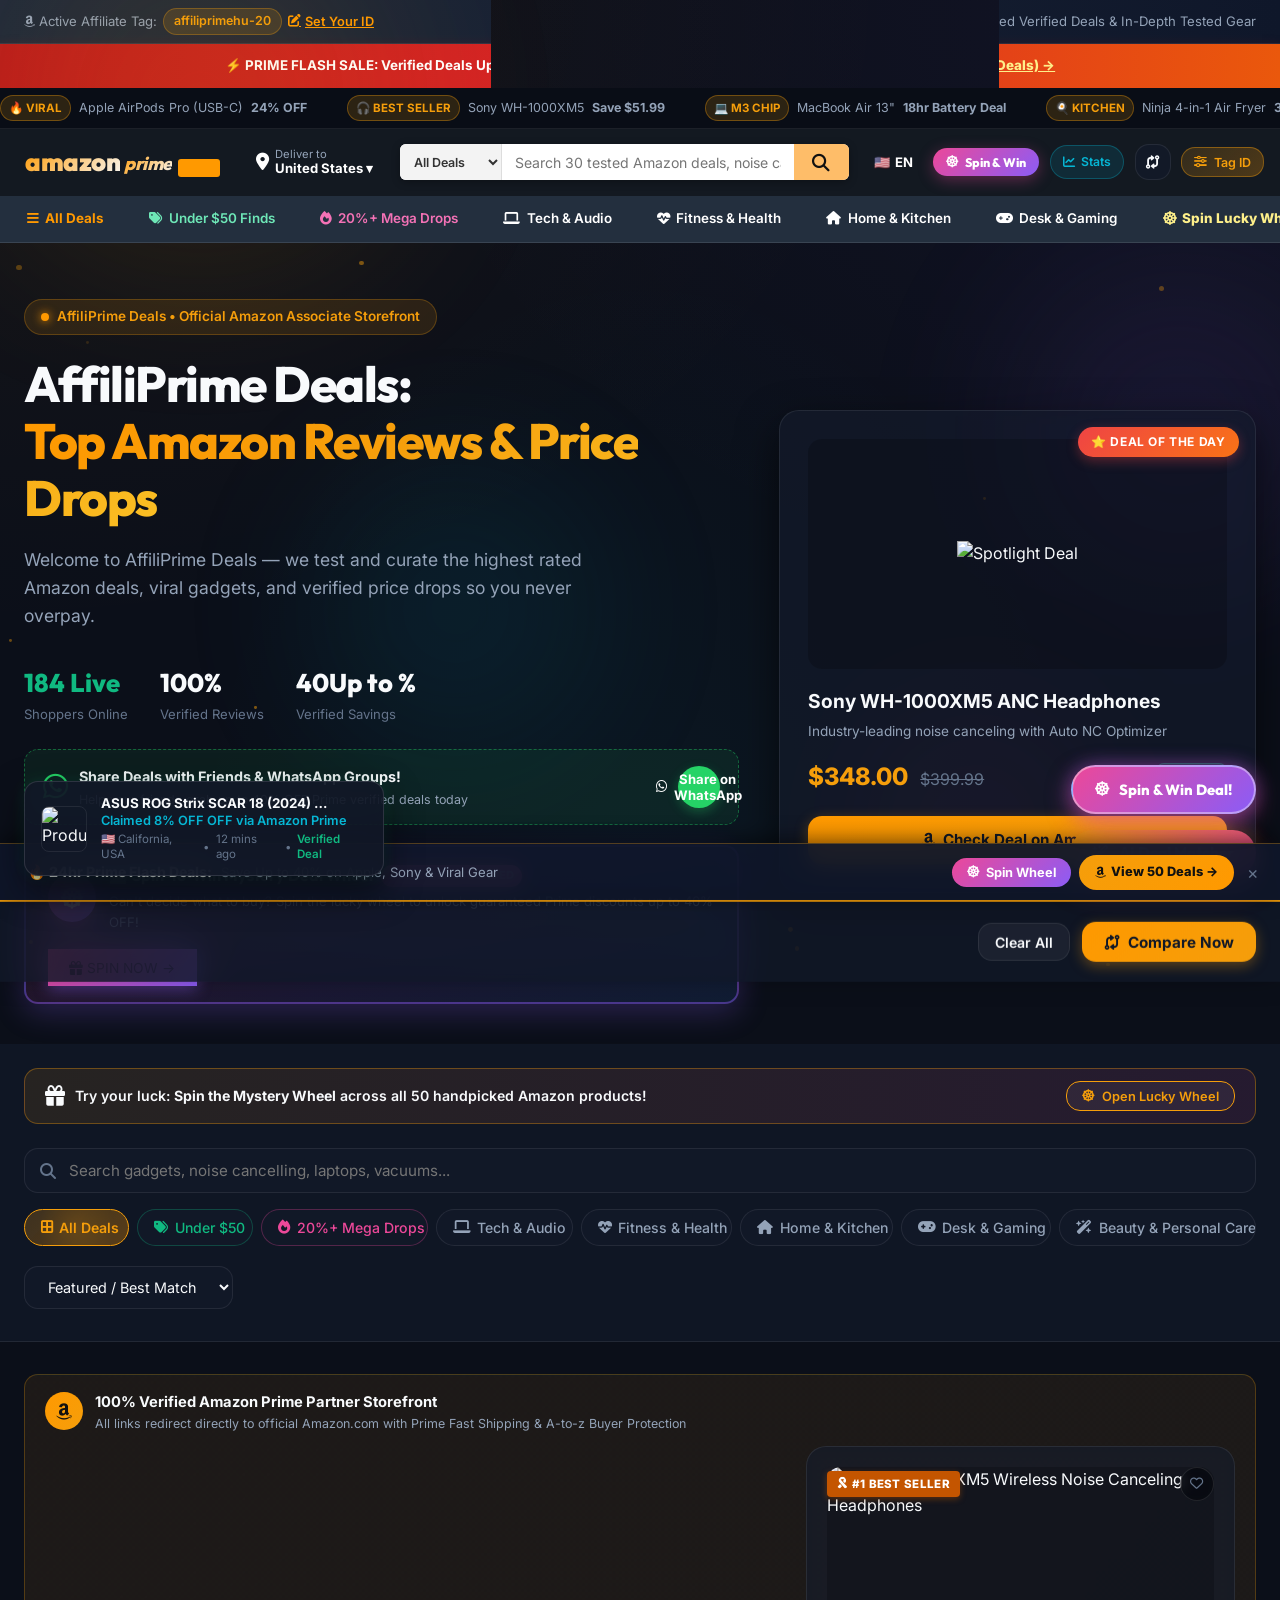
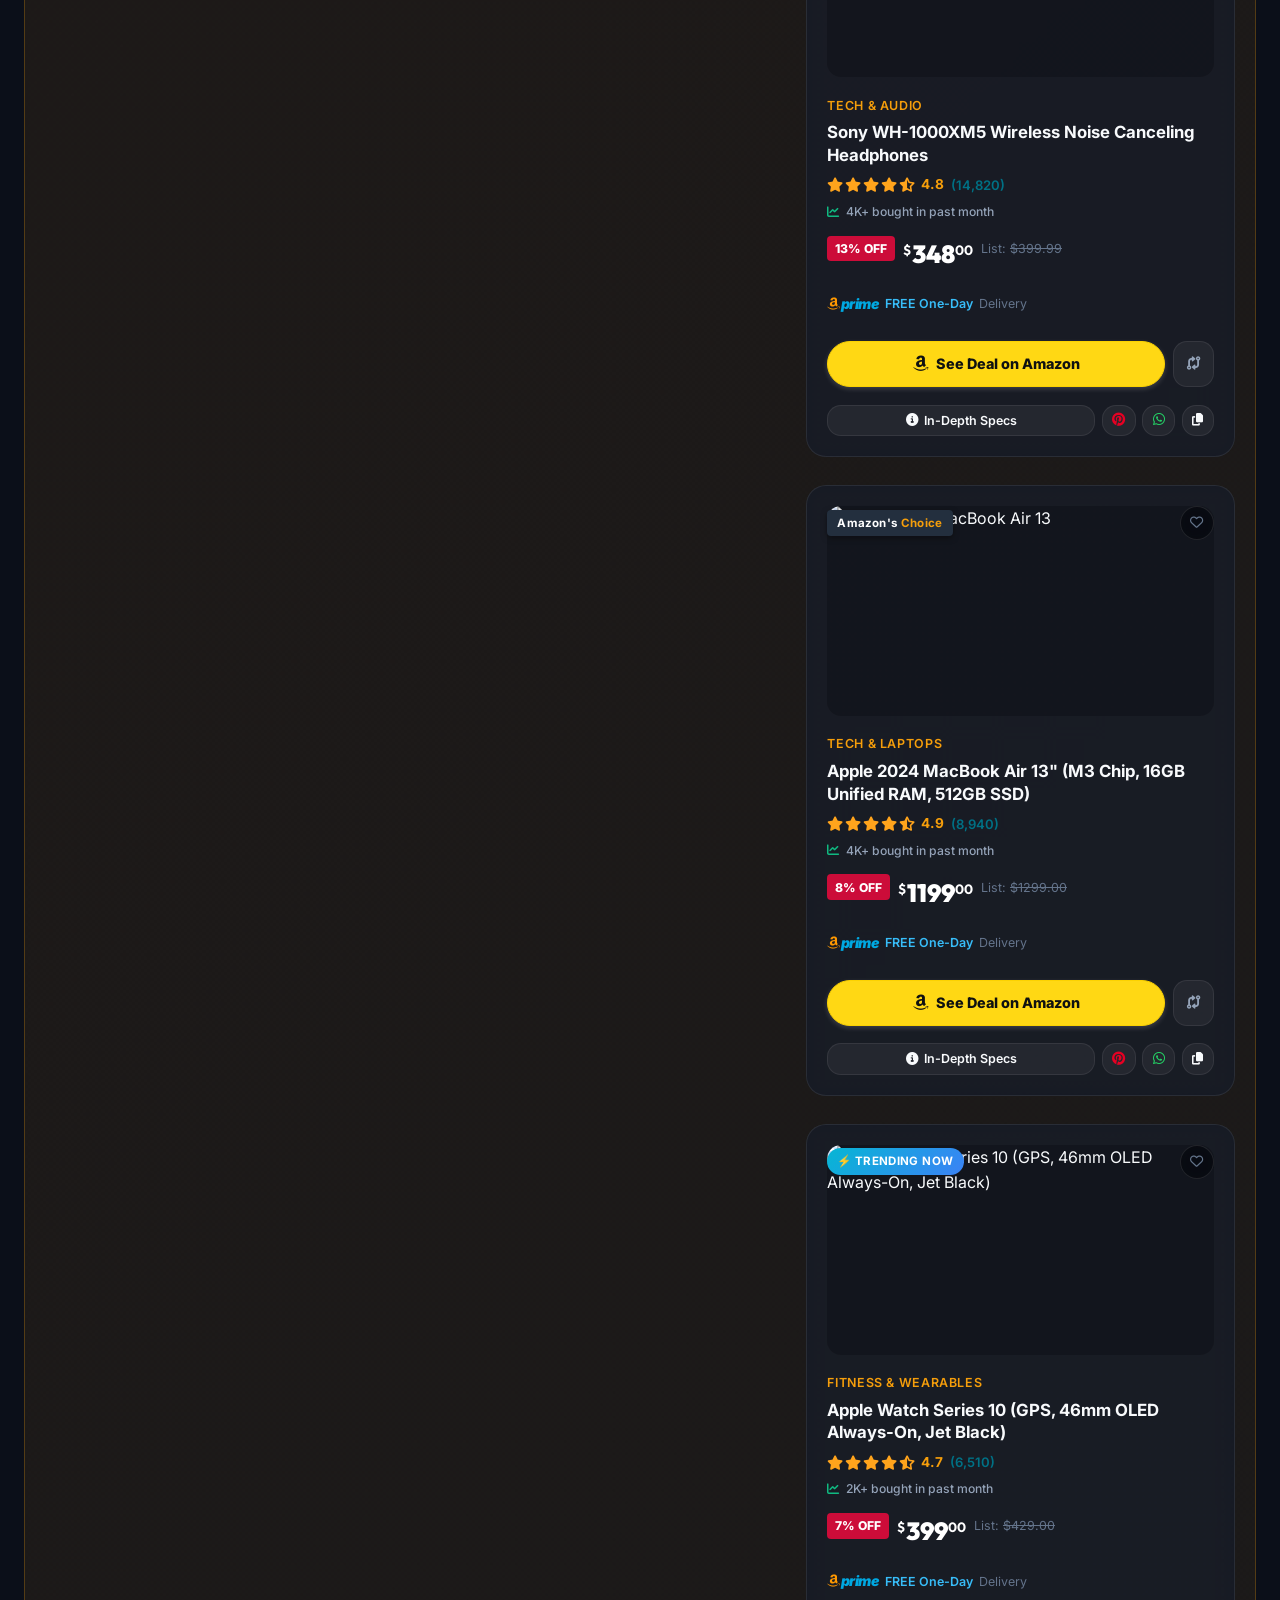
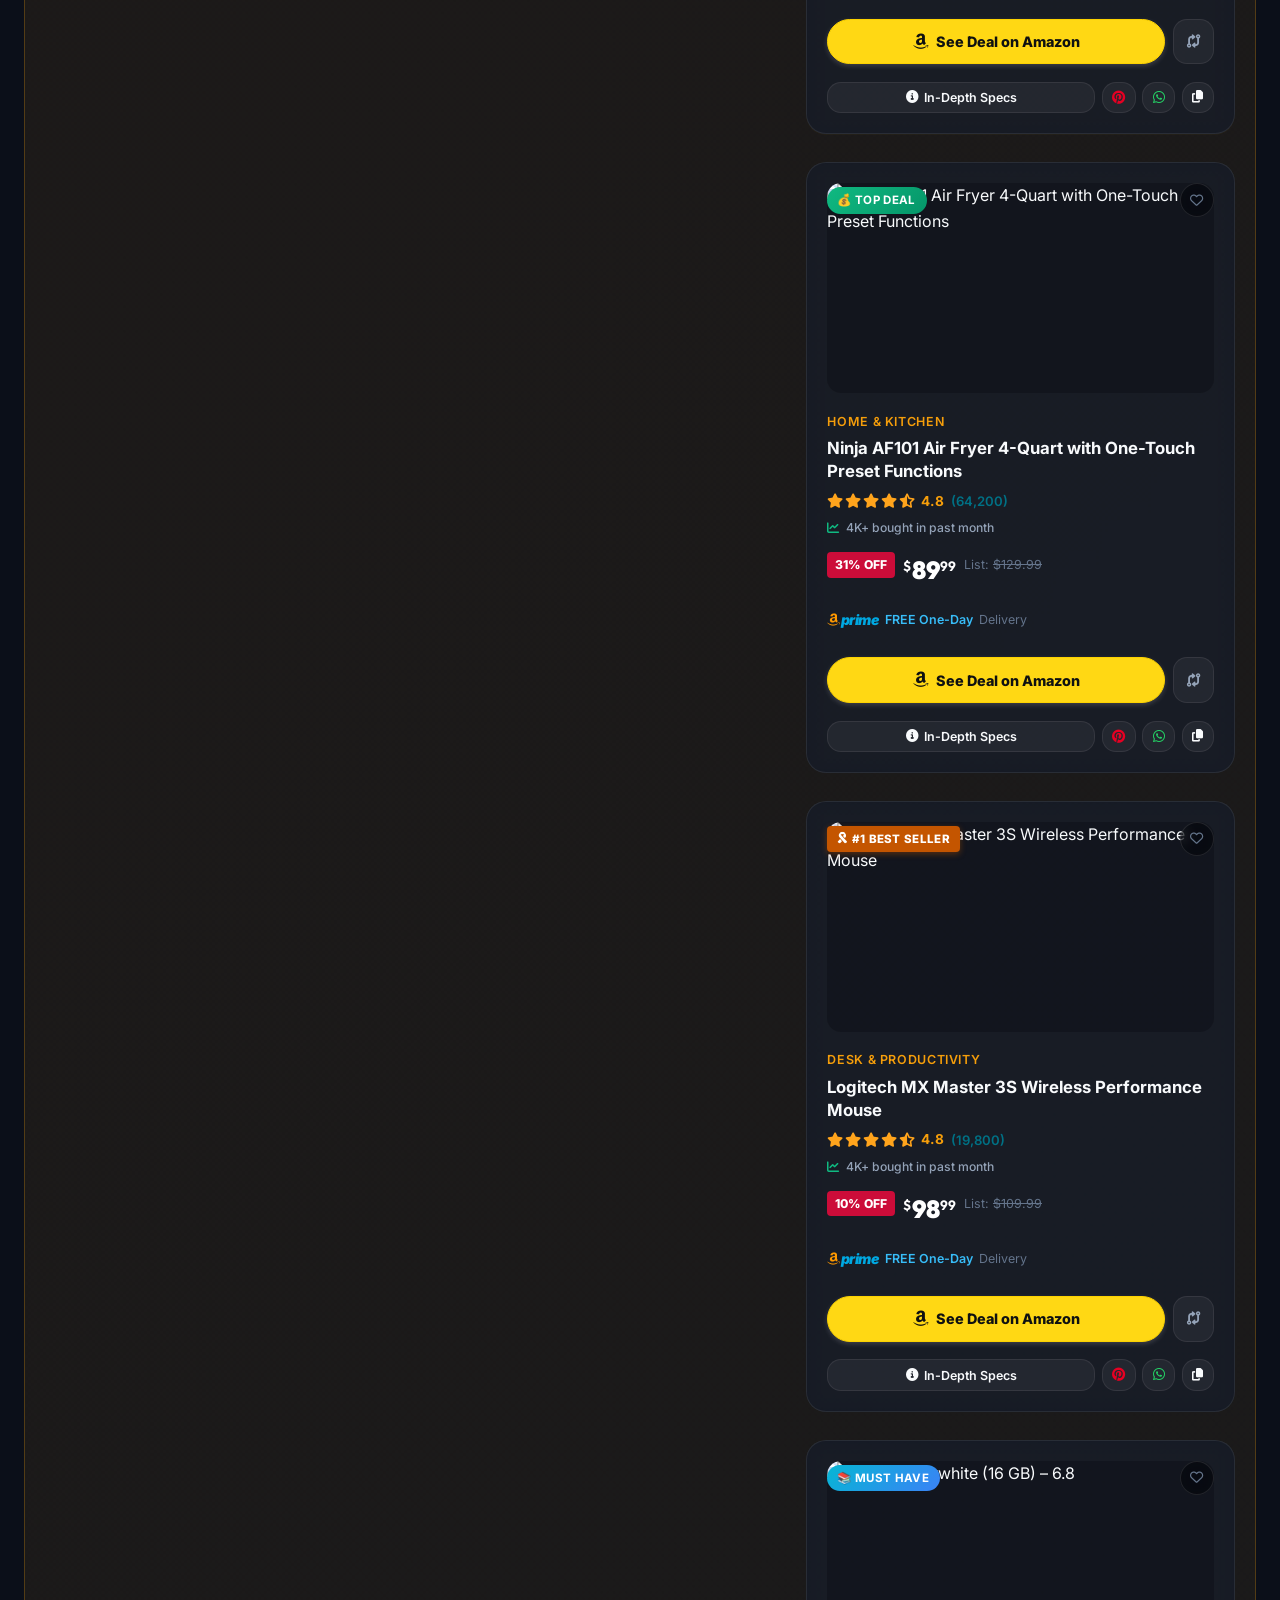
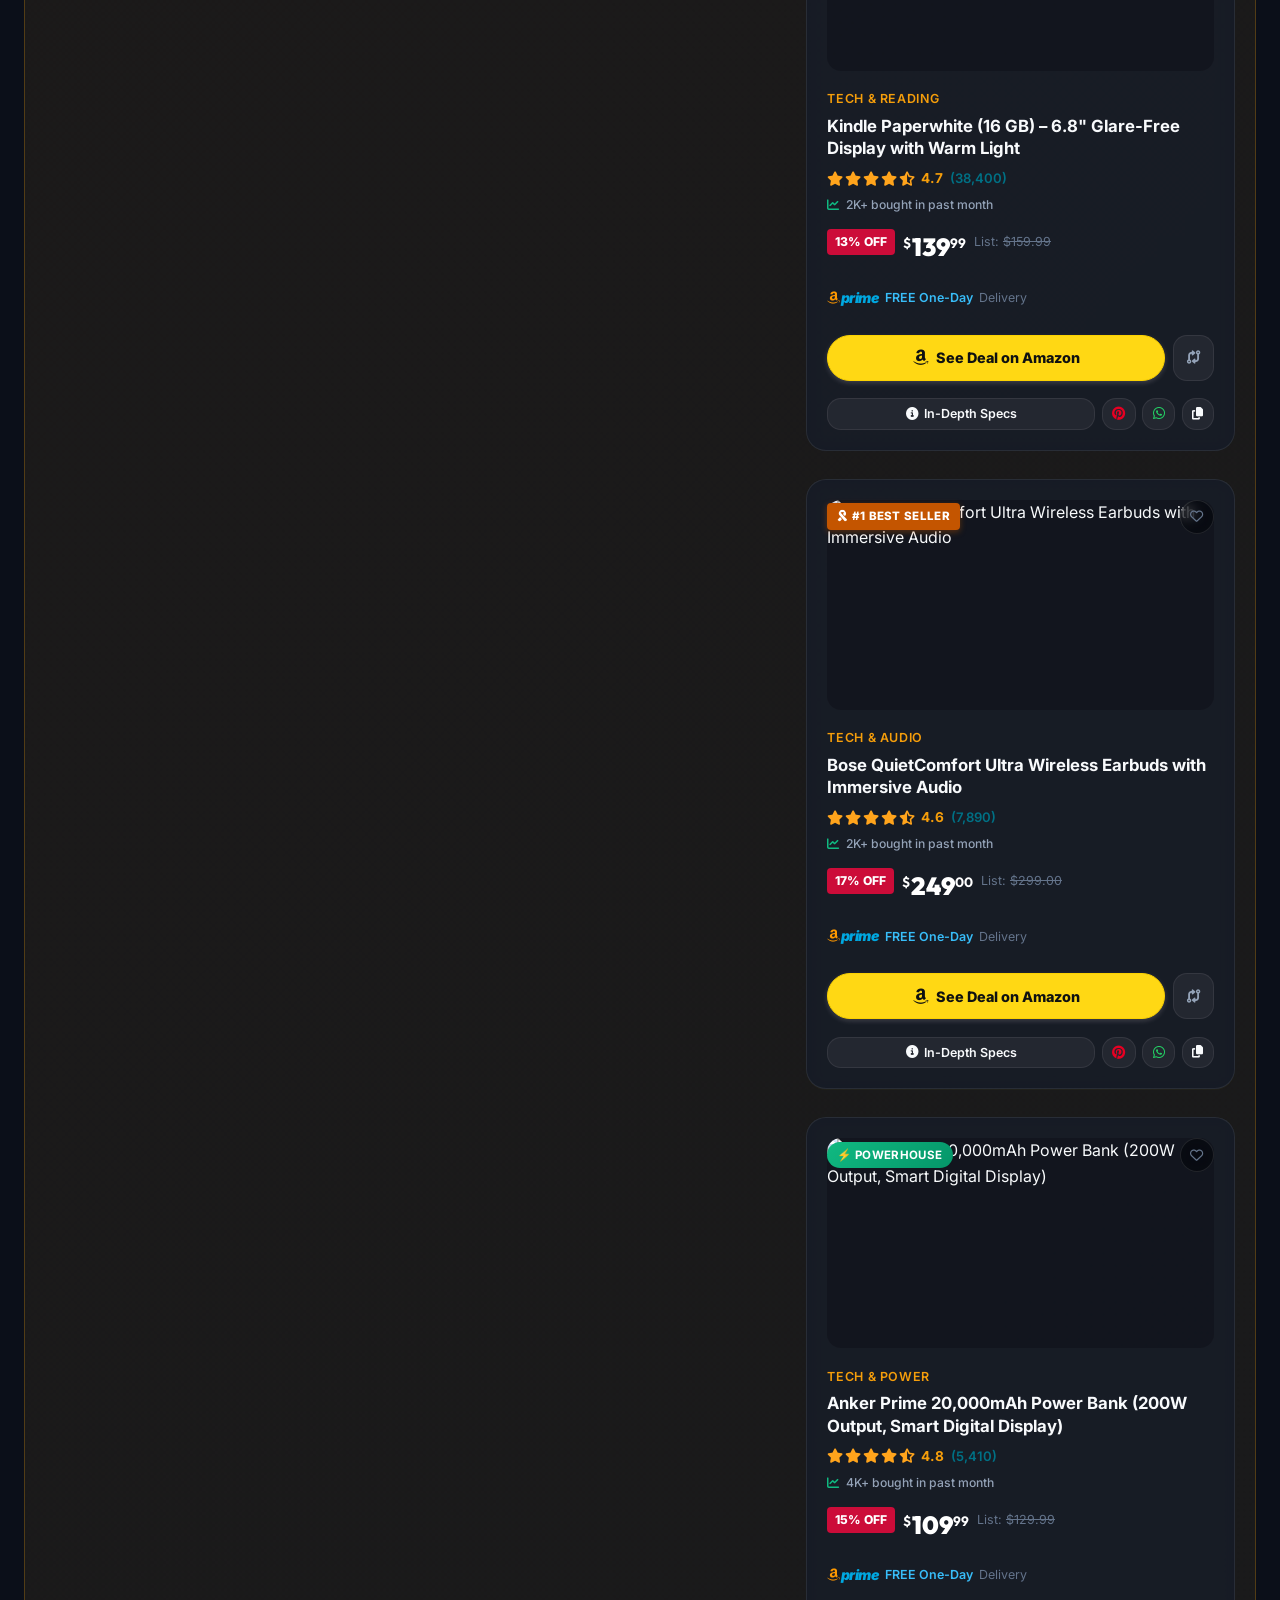
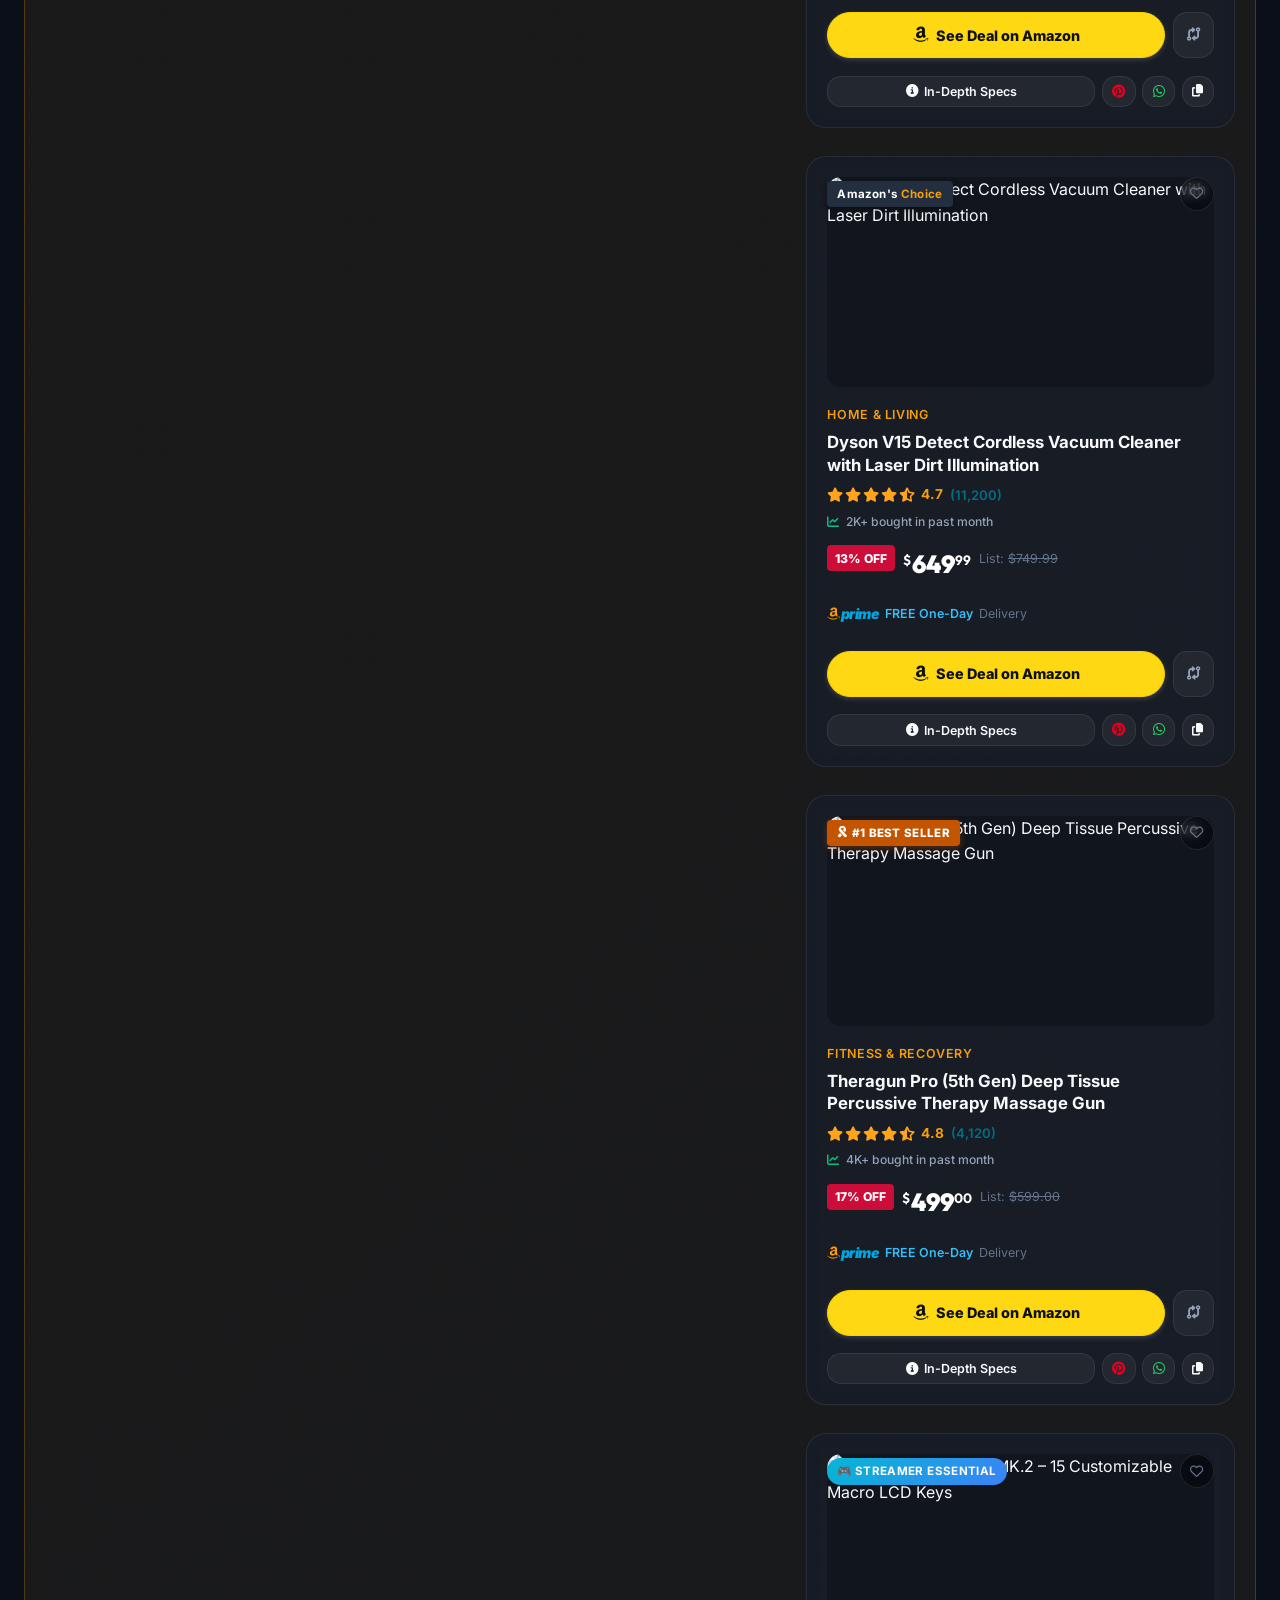
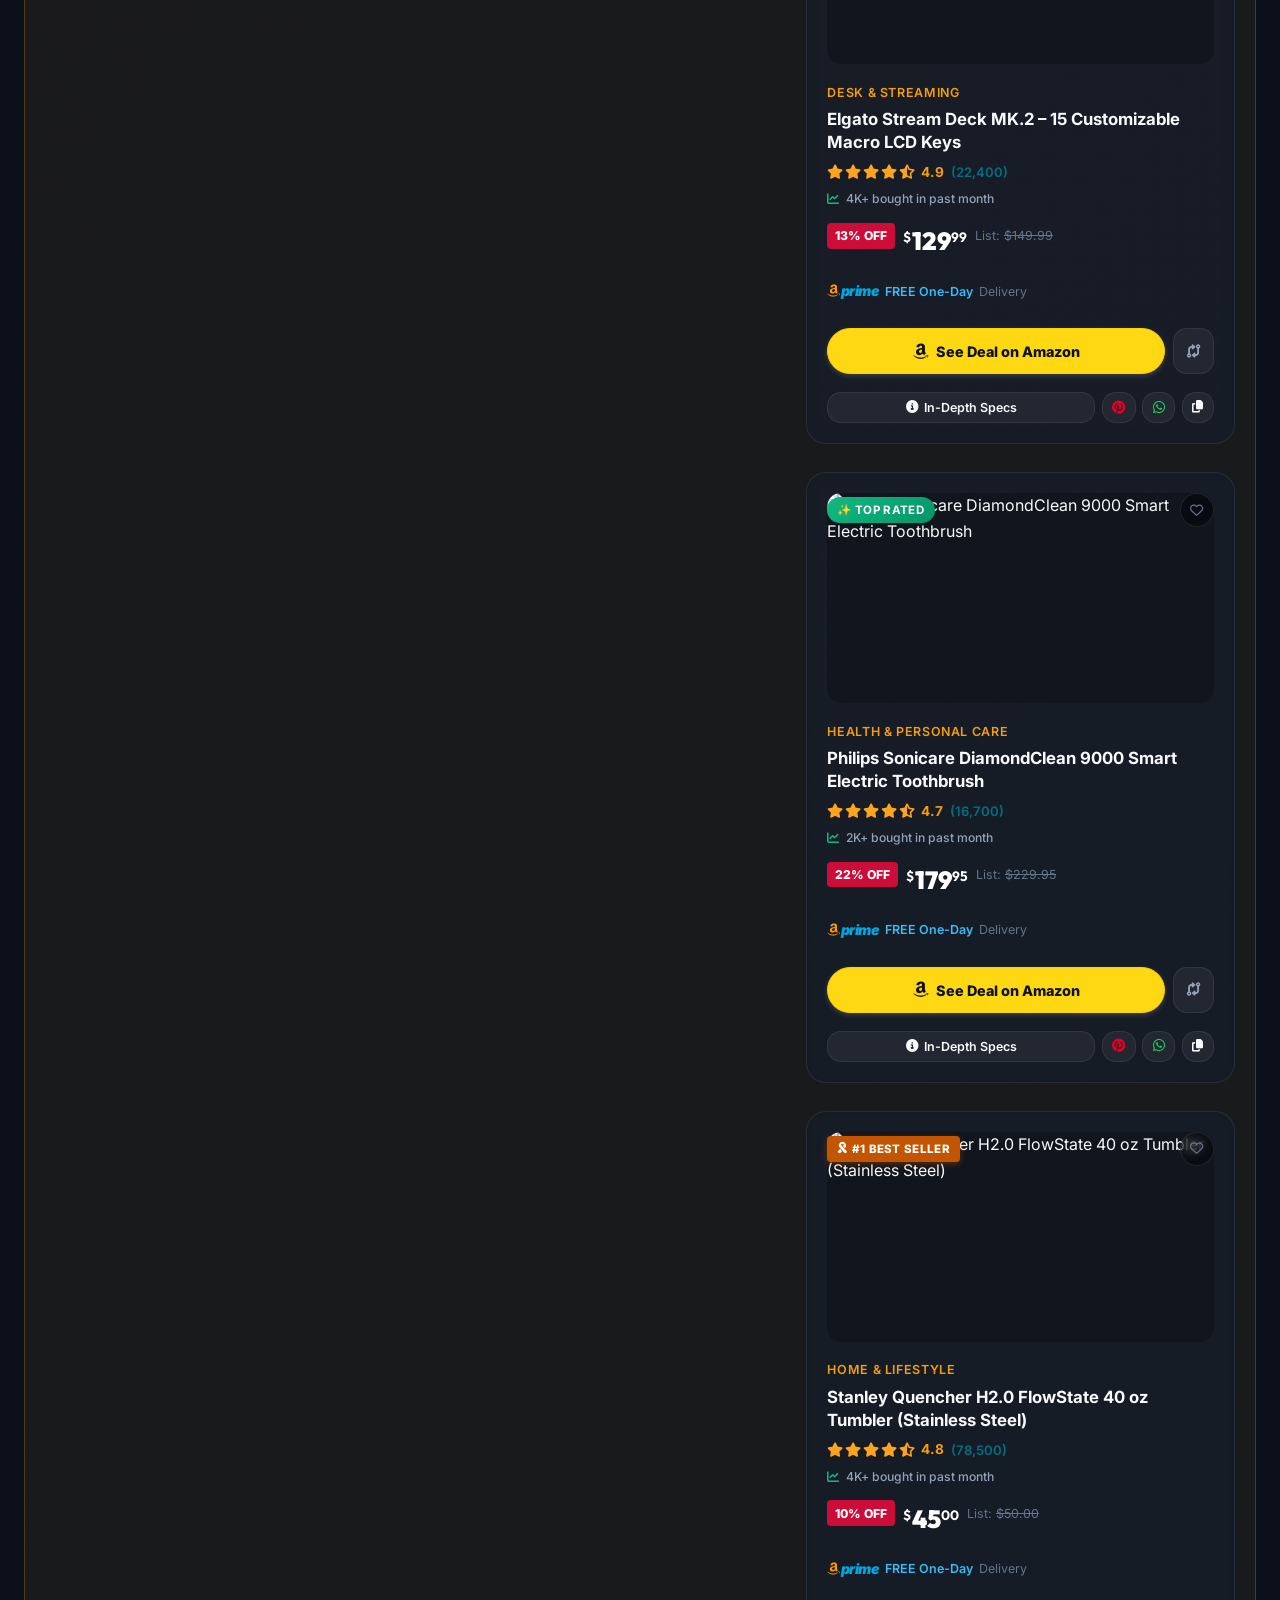
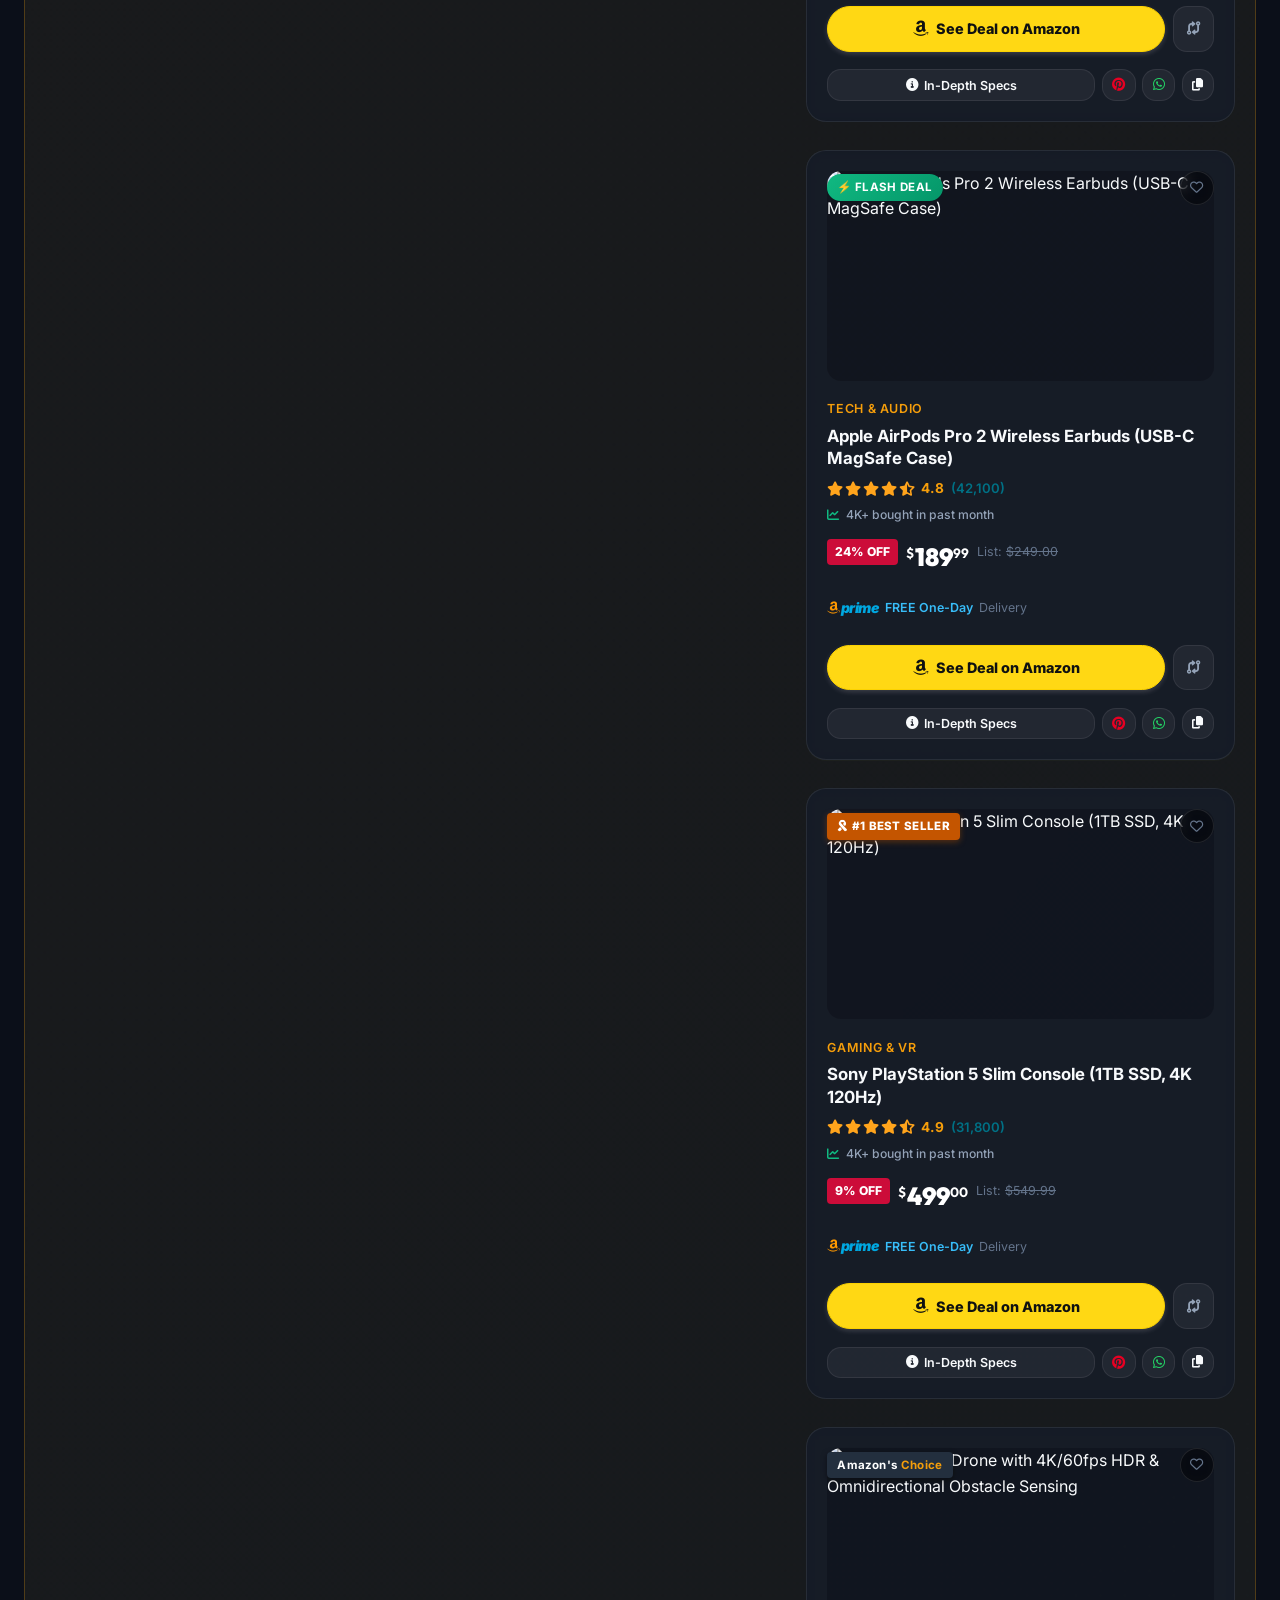
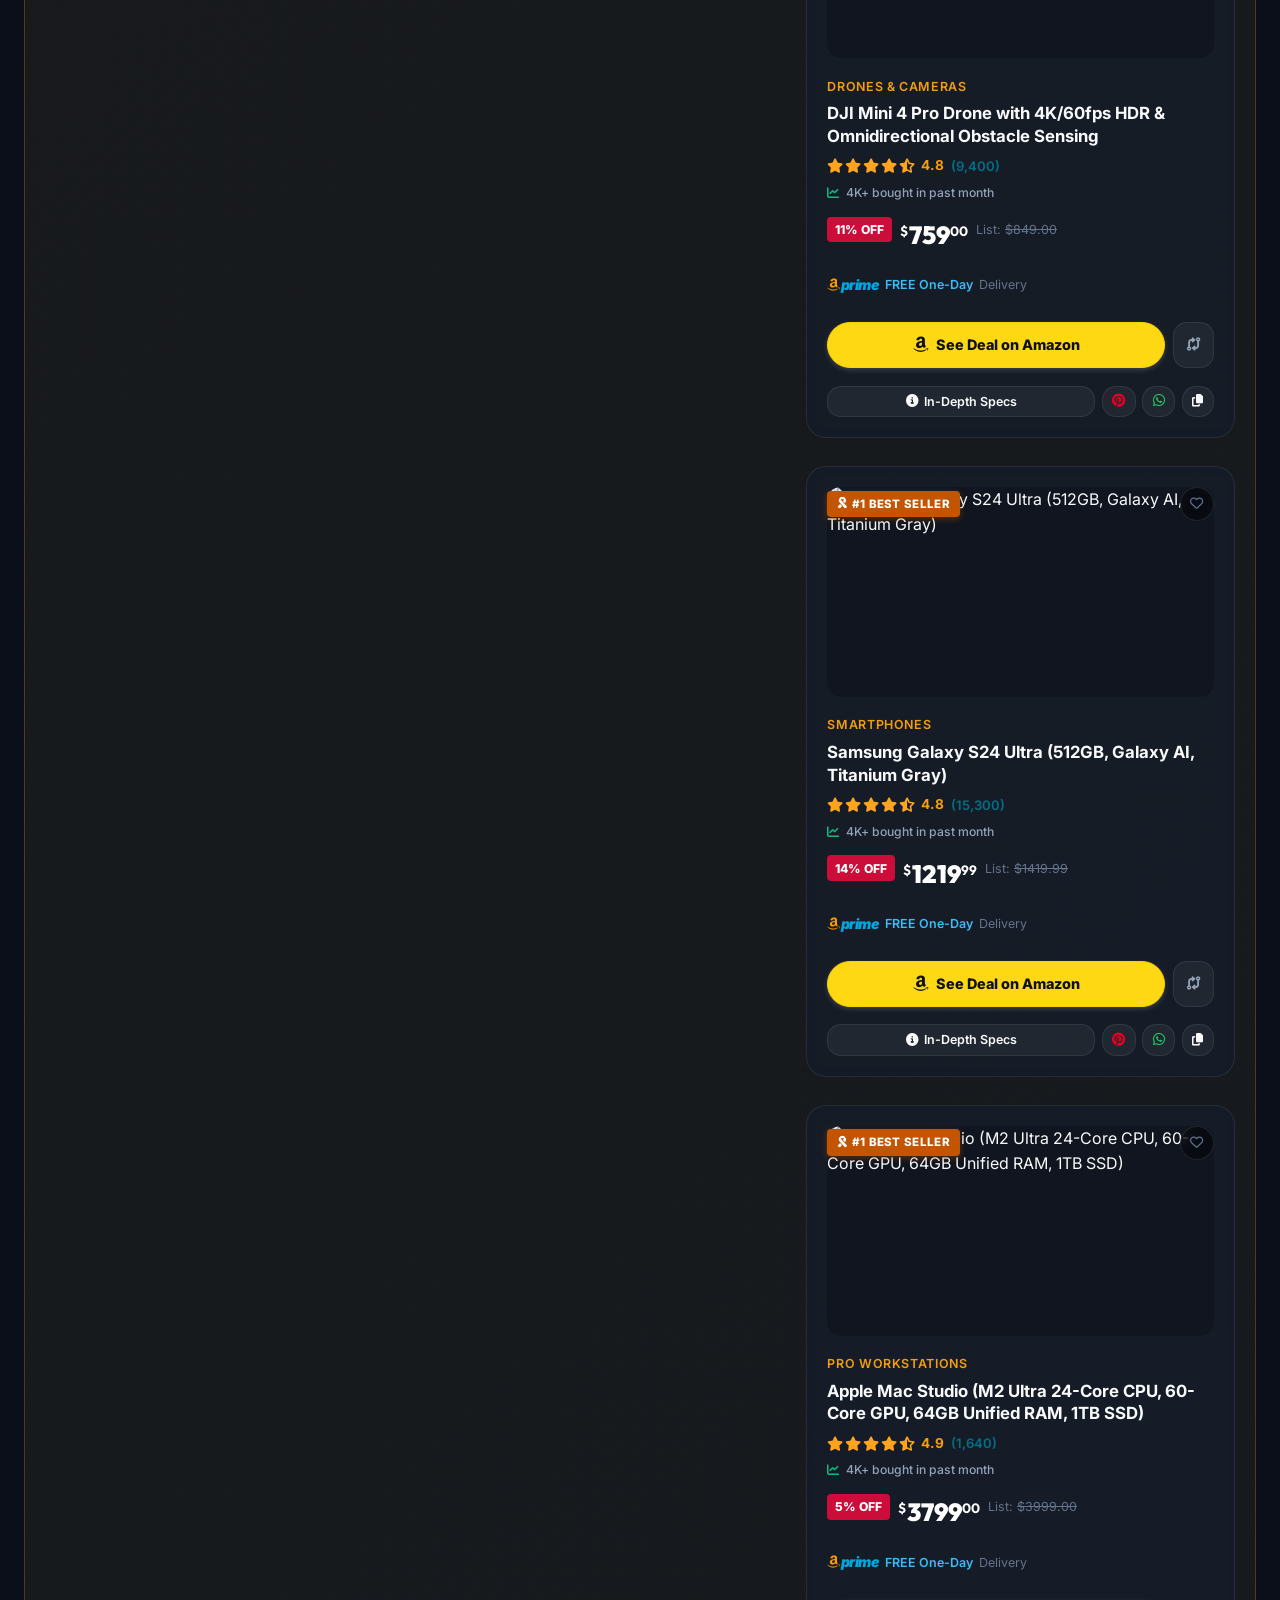
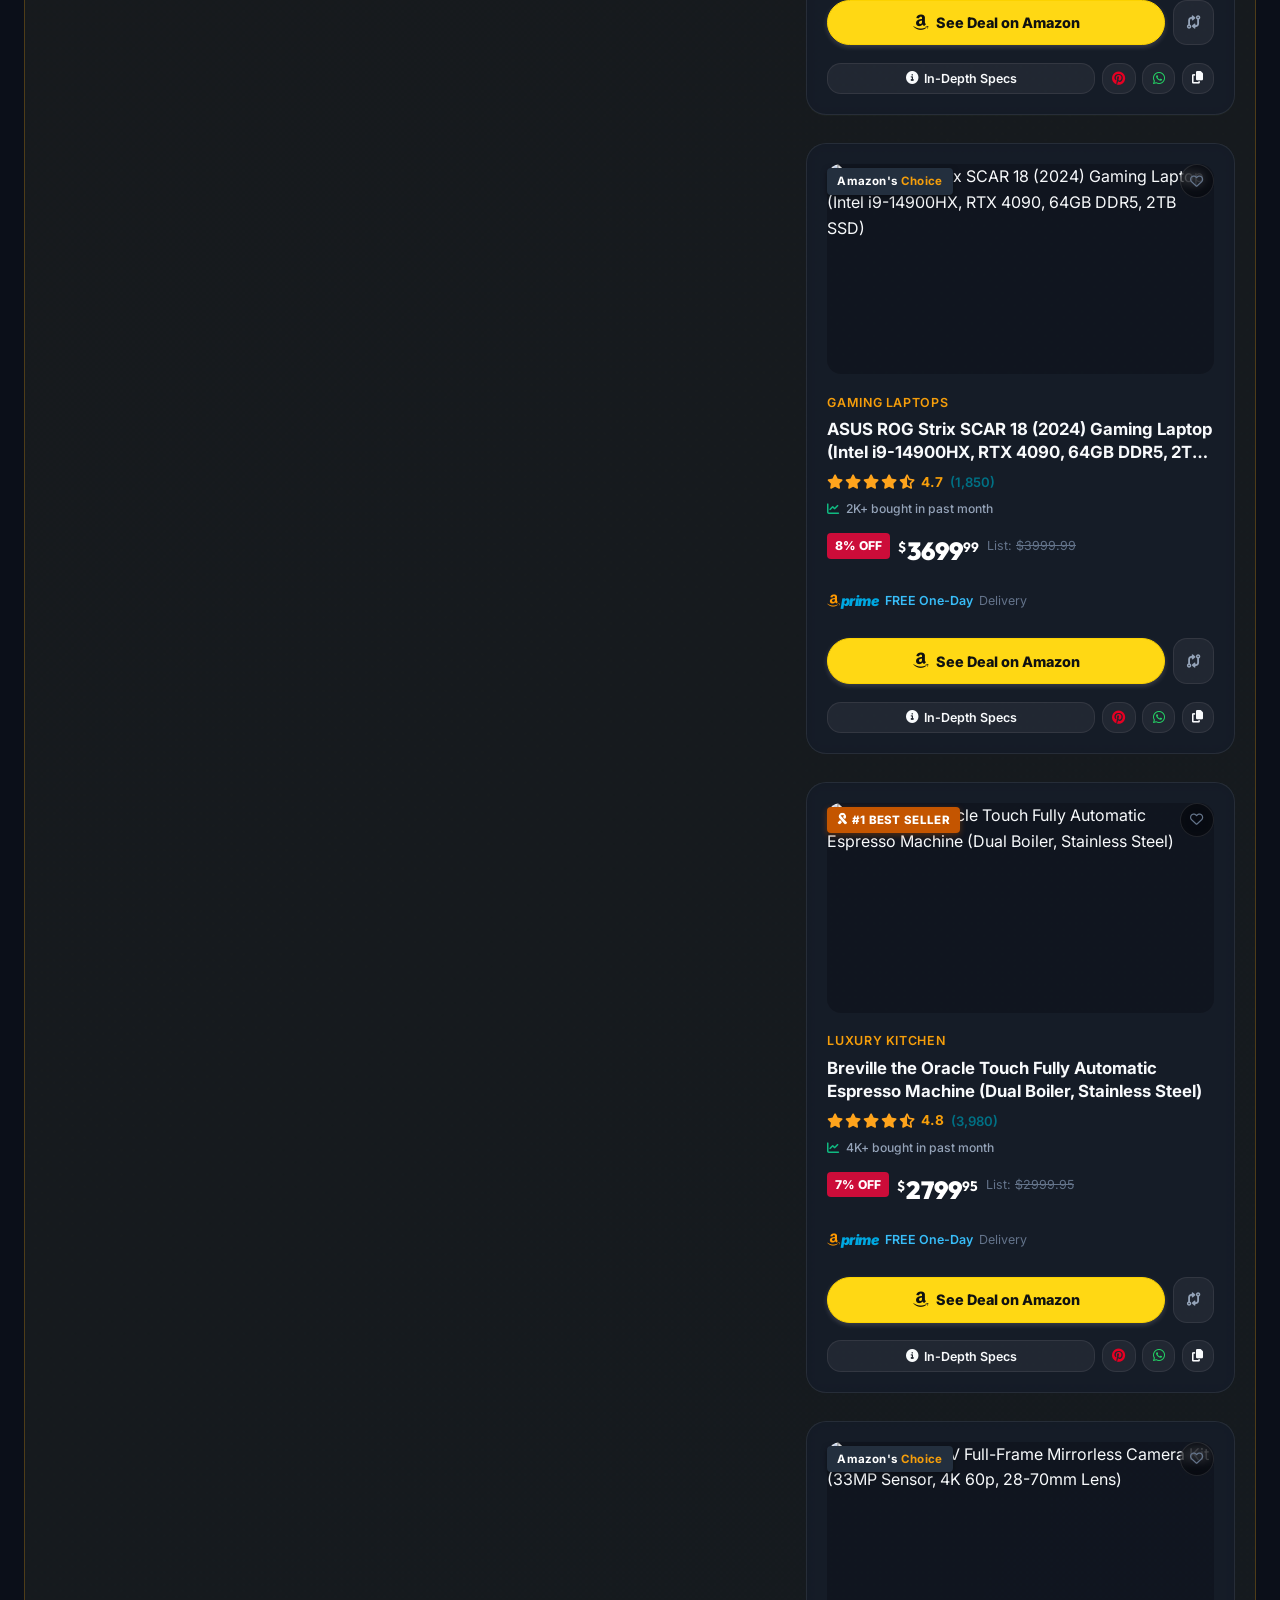
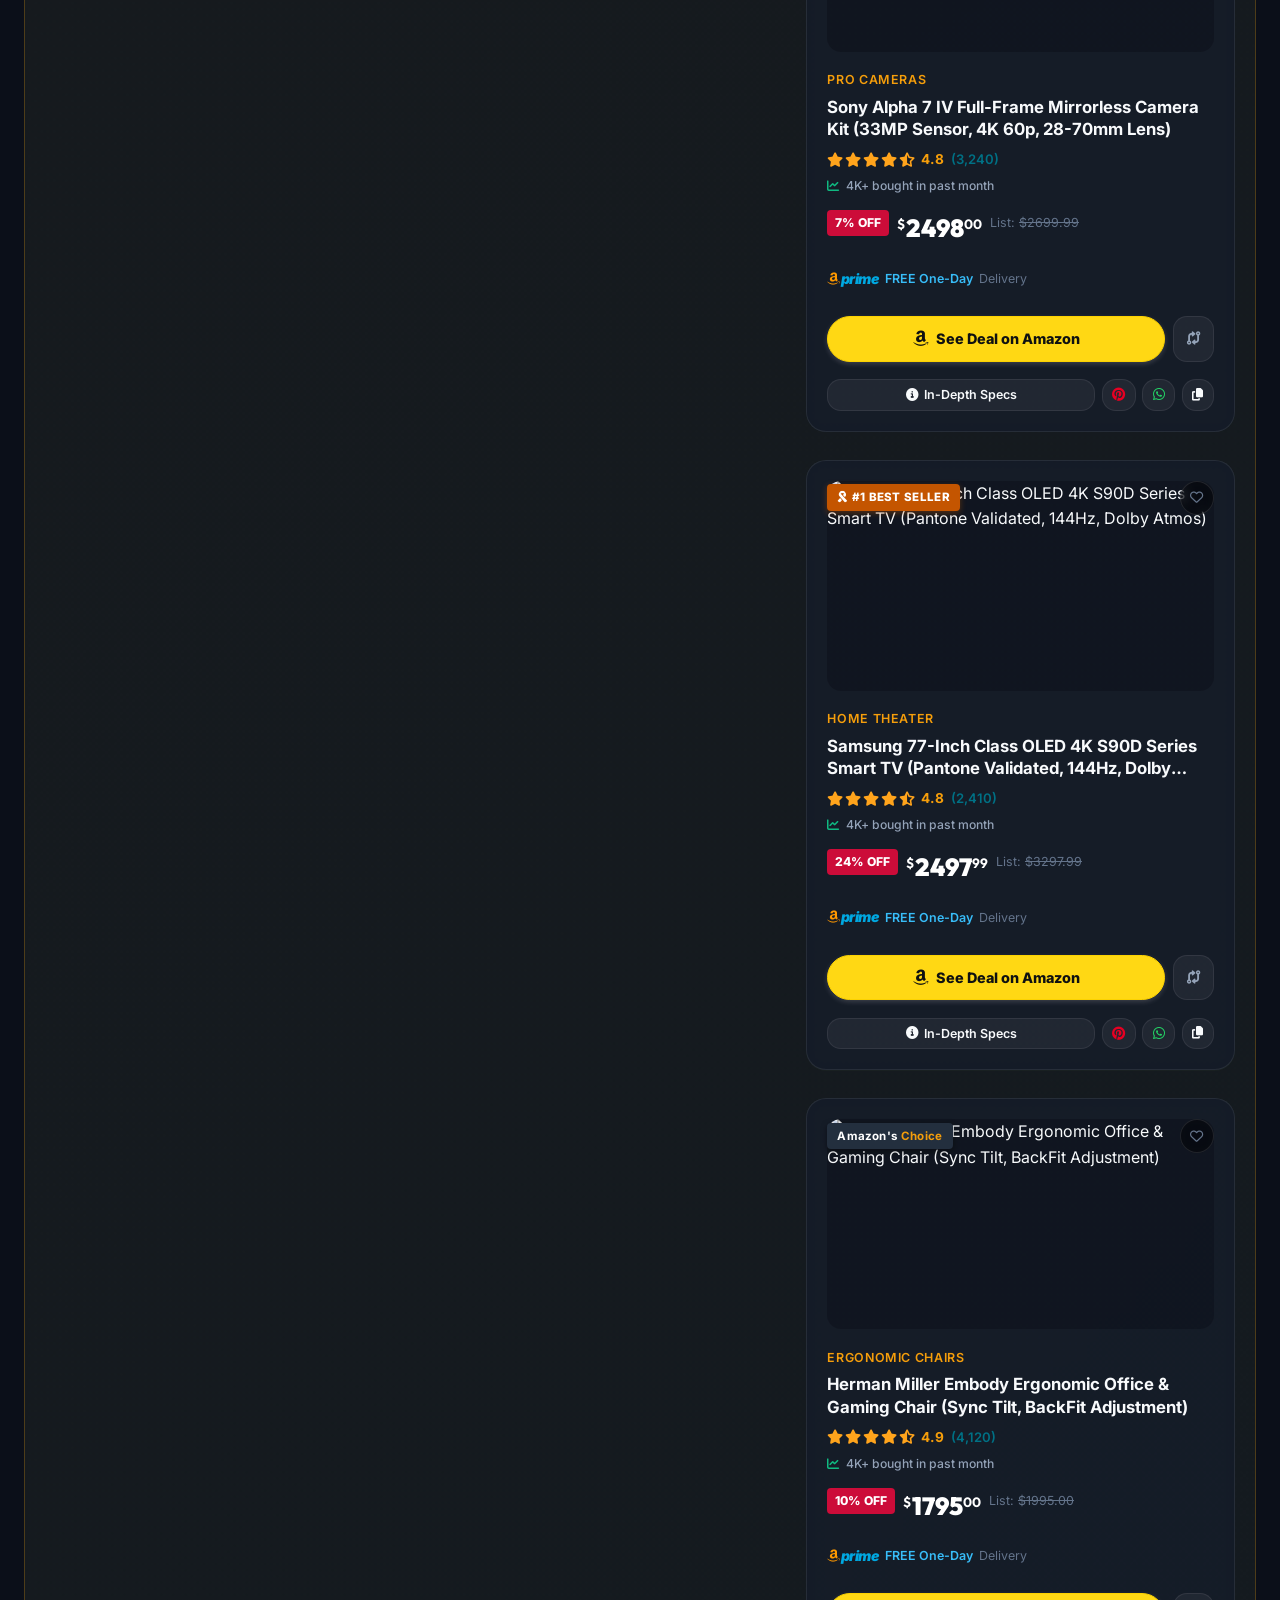
==== index.html @ 3ac1b58e "Add 100% clean, family-safe Amazon Prime 30-Day Free Trial Banner with  bounty earnings" ====
<!DOCTYPE html>
<html lang="en" data-theme="dark">
<head>
  <meta charset="UTF-8">
  <meta name="viewport" content="width=device-width, initial-scale=1.0">
  <title>AffiliPrime Deals - Top Amazon Deals, Verified Reviews & Price Tracker 2026</title>
  <meta name="description" content="AffiliPrime Deals curates verified hand-picked Amazon deals, price drops, viral TikTok gadgets, and side-by-side product comparisons. Save up to 40% on tested gear.">
  <meta name="keywords" content="AffiliPrime, AffiliPrime Deals, AffiliPrime Hub, zainimranhameed, best amazon deals 2026, tech gadgets deals, amazon price drops, viral tiktok gadgets, airpods pro 2 discount, stanley tumbler sale, macbook m3 deals">
  <meta name="robots" content="index, follow, max-snippet:-1, max-image-preview:large, max-video-preview:-1">
  <link rel="canonical" href="https://zainimranhameed-png.github.io/affiliprime-deals/">
  <meta name="google-site-verification" content="xN_H3IGgFCxFgluDBlQSdVxtpIYfHopzladovptXvug" />

  <!-- Open Graph / Facebook / WhatsApp Preview Cards -->
  <meta property="og:type" content="website">
  <meta property="og:url" content="https://zainimranhameed-png.github.io/affiliprime-deals/">
  <meta property="og:title" content="AffiliPrime Deals - Top Amazon Deals, Reviews & Discounts">
  <meta property="og:description" content="Save big on trending tech, smart home gadgets, and viral TikTok products. Verified ratings, price comparisons & instant Amazon discounts.">
  <meta property="og:image" content="https://images.unsplash.com/photo-1505740420928-5e560c06d30e?w=1200&h=630&fit=crop&q=80">

  <!-- Twitter Card -->
  <meta name="twitter:card" content="summary_large_image">
  <meta name="twitter:url" content="https://zainimranhameed-png.github.io/affiliprime-deals/">
  <meta name="twitter:title" content="AffiliPrime Deals - Top Amazon Deals & Viral Gadgets">
  <meta name="twitter:description" content="Save big on trending tech, home gadgets, and viral TikTok products. Verified buyer ratings, price comparisons & instant Amazon discounts.">
  <meta name="twitter:image" content="https://images.unsplash.com/photo-1505740420928-5e560c06d30e?w=1200&h=630&fit=crop&q=80">

  <!-- Pinterest Official Domain Claim Verification Tag -->
  <meta name="p:domain_verify" content="d47518ca628324592eb4acd529192c57"/>

  <!-- Google Schema.org JSON-LD Structured Data for Top Search Ranking -->
  <script type="application/ld+json">
  {
    "@context": "https://schema.org",
    "@graph": [
      {
        "@type": "WebSite",
        "@id": "https://zainimranhameed-png.github.io/affiliprime-deals/#website",
        "url": "https://zainimranhameed-png.github.io/affiliprime-deals/",
        "name": "AffiliPrime Deals",
        "description": "Top Amazon Deals, Verified Reviews & Price Comparisons",
        "potentialAction": {
          "@type": "SearchAction",
          "target": "https://zainimranhameed-png.github.io/affiliprime-deals/?q={search_term_string}",
          "query-input": "required name=search_term_string"
        }
      },
      {
        "@type": "Organization",
        "@id": "https://zainimranhameed-png.github.io/affiliprime-deals/#organization",
        "name": "AffiliPrime Deals",
        "url": "https://zainimranhameed-png.github.io/affiliprime-deals/",
        "logo": "https://images.unsplash.com/photo-1505740420928-5e560c06d30e?w=500&auto=format&fit=crop&q=80"
      },
      {
        "@type": "FAQPage",
        "@id": "https://zainimranhameed-png.github.io/affiliprime-deals/#faq",
        "mainEntity": [
          {
            "@type": "Question",
            "name": "What is AffiliPrime Deals?",
            "acceptedAnswer": {
              "@type": "Answer",
              "text": "AffiliPrime Deals is an independent product discovery and deal curation platform that finds the highest rated Amazon deals, price drops, and viral gadgets, presenting unbiased pros, cons, and comparisons."
            }
          },
          {
            "@type": "Question",
            "name": "Are prices and discounts on AffiliPrime Deals verified?",
            "acceptedAnswer": {
              "@type": "Answer",
              "text": "Yes, every product listed is verified through Amazon with live price tracking, customer ratings above 4.5 stars, and active Prime eligible shipping."
            }
          },
          {
            "@type": "Question",
            "name": "Do I pay extra when ordering through AffiliPrime Deals?",
            "acceptedAnswer": {
              "@type": "Answer",
              "text": "No, you never pay extra. You checkout directly on official Amazon.com with your Amazon account, Prime benefits, and 30-day money-back guarantee."
            }
          },
          {
            "@type": "Question",
            "name": "How does the Amazon Affiliate system work?",
            "acceptedAnswer": {
              "@type": "Answer",
              "text": "As an Amazon Associate, AffiliPrime earns from qualifying purchases made after clicking our verified deal links at zero extra cost to the buyer."
            }
          }
        ]
      }
    ]
  }
  </script>
  
  <!-- Google Fonts -->
  <link rel="preconnect" href="https://fonts.googleapis.com">
  <link rel="preconnect" href="https://fonts.gstatic.com" crossorigin>
  <link href="https://fonts.googleapis.com/css2?family=Inter:wght@400;500;600;700&family=Outfit:wght@600;700;800;900&display=swap" rel="stylesheet">
  
  <!-- FontAwesome Icons -->
  <link rel="stylesheet" href="https://cdnjs.cloudflare.com/ajax/libs/font-awesome/6.5.1/css/all.min.css">
  
  <!-- Stylesheet -->
  <link rel="stylesheet" href="style.css?v=8.0">
</head>
<body>

  <!-- Top Affiliate Transparency Bar -->
  <aside class="affiliate-top-bar" aria-label="Affiliate Disclosure">
    <div class="container">
      <div class="affiliate-tag-status">
        <span><i class="fa-brands fa-amazon text-warning"></i> Active Affiliate Tag:</span>
        <span class="tag-badge" id="currentTagDisplay">affiliprimehu-20</span>
        <button class="config-tag-btn" id="btnOpenTagModal" title="Change to your own Amazon Affiliate Tag">
          <i class="fa-solid fa-pen-to-square"></i> Set Your ID
        </button>
      </div>
      <div>
        <span>⭐ Handpicked Verified Deals & In-Depth Tested Gear</span>
      </div>
    </div>
  </aside>

  <!-- Live Flash Sale Countdown Urgency Banner -->
  <div style="background: linear-gradient(90deg, #b91c1c, #dc2626, #ea580c); color: #fff; padding: 0.5rem 1rem; font-size: 0.84rem; font-weight: 700; text-align: center; display: flex; justify-content: center; align-items: center; gap: 0.75rem; flex-wrap: wrap; box-shadow: 0 4px 12px rgba(220, 38, 38, 0.25);">
    <span>⚡ PRIME FLASH SALE: Verified Deals Up to 40% OFF!</span>
    <span style="background: rgba(0,0,0,0.3); padding: 0.2rem 0.65rem; border-radius: 4px; font-family: monospace; letter-spacing: 1px; font-size: 0.86rem;">
      <i class="fa-regular fa-clock"></i> Ends In: <b id="flashCountdown" style="color: #fef08a;">03:41:22</b>
    </span>
    <a href="javascript:void(0)" onclick="openSpinWheelModal()" style="color: #fef08a; text-decoration: underline; font-weight: 800; font-size: 0.84rem;">🎰 Spin Lucky Wheel (All 50 Deals) &rarr;</a>
  </div>

  <!-- Live VIP Price Drop Marquee Ticker -->
  <div class="vip-marquee-bar" aria-hidden="true">
    <div class="vip-marquee-content">
      <span class="marquee-item"><span class="marquee-pill">🔥 VIRAL</span> Apple AirPods Pro (USB-C) <b>24% OFF</b></span>
      <span class="marquee-item"><span class="marquee-pill">🎧 BEST SELLER</span> Sony WH-1000XM5 <b>Save $51.99</b></span>
      <span class="marquee-item"><span class="marquee-pill">💻 M3 CHIP</span> MacBook Air 13" <b>18hr Battery Deal</b></span>
      <span class="marquee-item"><span class="marquee-pill">🍳 KITCHEN</span> Ninja 4-in-1 Air Fryer <b>30% OFF</b></span>
      <span class="marquee-item"><span class="marquee-pill">⚡ FLASH DROP</span> Stanley 40oz Quencher <b>In Stock Prime</b></span>
      <span class="marquee-item"><span class="marquee-pill">🎰 LUCKY WHEEL</span> Spin Mystery Wheel for <b>Guaranteed Amazon Discounts</b></span>
      <!-- Duplicate for infinite seamless loop -->
      <span class="marquee-item"><span class="marquee-pill">🔥 VIRAL</span> Apple AirPods Pro (USB-C) <b>24% OFF</b></span>
      <span class="marquee-item"><span class="marquee-pill">🎧 BEST SELLER</span> Sony WH-1000XM5 <b>Save $51.99</b></span>
      <span class="marquee-item"><span class="marquee-pill">💻 M3 CHIP</span> MacBook Air 13" <b>18hr Battery Deal</b></span>
      <span class="marquee-item"><span class="marquee-pill">🍳 KITCHEN</span> Ninja 4-in-1 Air Fryer <b>30% OFF</b></span>
      <span class="marquee-item"><span class="marquee-pill">⚡ FLASH DROP</span> Stanley 40oz Quencher <b>In Stock Prime</b></span>
      <span class="marquee-item"><span class="marquee-pill">🎰 LUCKY WHEEL</span> Spin Mystery Wheel for <b>Guaranteed Amazon Discounts</b></span>
    </div>
  </div>

  <!-- Authentic Amazon Primary Dark Navigation Header (#131921) -->
  <header class="header" style="background: #131921 !important; border-bottom: none !important;">
    <div class="container" style="max-width: 1400px; padding: 0.5rem 1rem; display: flex; align-items: center; justify-content: space-between; gap: 1rem; flex-wrap: wrap;">
      
      <!-- Amazon Logo with Smile Arrow & Prime Tag -->
      <a href="#" class="logo" style="text-decoration: none; display: flex; align-items: baseline; gap: 4px; padding: 0.25rem 0.5rem; border: 1px solid transparent; border-radius: 4px;">
        <span style="font-family: var(--font-heading); font-size: 1.6rem; font-weight: 900; color: #ffffff; letter-spacing: -0.5px;">amazon</span>
        <span style="color: #00a8e1; font-family: var(--font-heading); font-style: italic; font-size: 1.15rem; font-weight: 800; position: relative; top: -1px;">prime</span>
        <span style="background: #ff9900; color: #111; font-size: 0.65rem; font-weight: 800; padding: 1px 5px; border-radius: 3px; text-transform: uppercase; margin-left: 2px;">DEALS</span>
      </a>

      <!-- Deliver to Location Pill -->
      <div class="deliver-pill" style="display: flex; align-items: center; gap: 0.4rem; color: #cccccc; font-size: 0.82rem; padding: 0.35rem 0.6rem; border: 1px solid transparent; border-radius: 4px; cursor: pointer;">
        <i class="fa-solid fa-location-dot" style="color: #ffffff; font-size: 1.1rem;"></i>
        <div style="line-height: 1.2;">
          <div style="font-size: 0.7rem; color: #94a3b8;">Deliver to</div>
          <b style="color: #ffffff;">United States ▾</b>
        </div>
      </div>

      <!-- Integrated Amazon Search Bar -->
      <div class="amazon-search-header-box" style="flex: 1; max-width: 540px; min-width: 240px; display: flex; border-radius: 6px; overflow: hidden; background: #ffffff; box-shadow: 0 2px 8px rgba(0,0,0,0.3);">
        <select onchange="document.getElementById('sortSelect').value=this.value; if(typeof renderProducts==='function') renderProducts();" style="background: #f3f3f3; border: none; border-right: 1px solid #ddd; padding: 0 0.65rem; font-size: 0.78rem; font-weight: 600; color: #333; outline: none; cursor: pointer;">
          <option value="featured">All Deals</option>
          <option value="rating">Top Rated</option>
          <option value="discount">Big Deals</option>
          <option value="price-low">Low Price</option>
        </select>
        <input type="text" id="headerSearchInput" oninput="document.getElementById('searchInput').value=this.value; if(typeof renderProducts==='function') { searchQuery=this.value; renderProducts(); }" placeholder="Search 30 tested Amazon deals, noise cancelling, air fryer, laptops..." style="flex: 1; border: none; padding: 0.6rem 0.85rem; font-size: 0.88rem; outline: none; color: #111;">
        <button type="button" onclick="const q=document.getElementById('headerSearchInput').value; document.getElementById('searchInput').value=q; searchQuery=q; renderProducts(); document.getElementById('deals').scrollIntoView({behavior:'smooth'});" style="background: #febd69; border: none; padding: 0 1.15rem; cursor: pointer; color: #111; font-size: 1.1rem; transition: background 0.15s ease;" onmouseover="this.style.background='#f3a847'" onmouseout="this.style.background='#febd69'">
          <i class="fa-solid fa-magnifying-glass"></i>
        </button>
      </div>

      <!-- Header Actions: Language, Spin Wheel, Cart -->
      <div style="display: flex; align-items: center; gap: 0.65rem;">
        <!-- Language / Currency -->
        <div style="color: #ffffff; font-size: 0.82rem; font-weight: 700; display: flex; align-items: center; gap: 0.35rem; padding: 0.35rem 0.5rem; border: 1px solid transparent; border-radius: 4px;">
          <span>🇺🇸</span>
          <span>EN</span>
        </div>

        <!-- Spin Wheel Button in Header -->
        <button class="btn-nav-spin" onclick="openSpinWheelModal()" title="Spin Mystery Wheel (All 50 Deals)" style="background: linear-gradient(135deg, #ec4899, #8b5cf6); padding: 0.4rem 0.85rem; border-radius: 999px; border: none; color: #fff; font-weight: 800; font-size: 0.78rem; cursor: pointer; display: flex; align-items: center; gap: 0.4rem;">
          <i class="fa-solid fa-dharmachakra fa-spin"></i>
          <span>Spin &amp; Win</span>
        </button>

        <!-- Live Views & Earnings Button (Direct Access) -->
        <a href="admin.html" class="header-stats-pill" title="Owner Dashboard: Real-Time Views & Commission (PIN: 2026)" style="font-size: 0.76rem; padding: 0.4rem 0.75rem; border-radius: 999px;">
          <i class="fa-solid fa-chart-line"></i>
          <span>Stats</span>
        </a>

        <!-- Compare Drawer Trigger Button -->
        <button class="action-btn" id="headerCompareBtn" title="View Comparison" style="width: 36px; height: 36px;">
          <i class="fa-solid fa-code-compare"></i>
          <span class="compare-badge-count" id="compareCountBadge" style="display: none;">0</span>
        </button>

        <!-- Affiliate Settings Button -->
        <button class="btn-tag-settings" id="btnSettingsModalTrigger" title="Set your Amazon Associate Tag" style="padding: 0.4rem 0.75rem; font-size: 0.78rem;">
          <i class="fa-solid fa-sliders"></i>
          <span>Tag ID</span>
        </button>
      </div>

    </div>

    <!-- Authentic Amazon Secondary Sub-Navigation Bar (#232f3e) -->
    <div class="amazon-subnav">
      <div class="container" style="max-width: 1400px; padding: 0 1rem;">
        <a href="#deals" class="subnav-link active"><i class="fa-solid fa-bars"></i> All Deals</a>
        <a href="#categories" onclick="document.querySelector('[data-category=under50]').click();" class="subnav-link" style="color: #6ee7b7;"><i class="fa-solid fa-tags"></i> Under $50 Finds</a>
        <a href="#categories" onclick="document.querySelector('[data-category=mega-deals]').click();" class="subnav-link" style="color: #f472b6;"><i class="fa-solid fa-fire"></i> 20%+ Mega Drops</a>
        <a href="#categories" onclick="document.querySelector('[data-category=tech]').click();" class="subnav-link"><i class="fa-solid fa-laptop"></i> Tech &amp; Audio</a>
        <a href="#categories" onclick="document.querySelector('[data-category=fitness]').click();" class="subnav-link"><i class="fa-solid fa-heart-pulse"></i> Fitness &amp; Health</a>
        <a href="#categories" onclick="document.querySelector('[data-category=home]').click();" class="subnav-link"><i class="fa-solid fa-house"></i> Home &amp; Kitchen</a>
        <a href="#categories" onclick="document.querySelector('[data-category=gaming]').click();" class="subnav-link"><i class="fa-solid fa-gamepad"></i> Desk &amp; Gaming</a>
        <a href="javascript:void(0)" onclick="openSpinWheelModal()" class="subnav-link" style="color: #fef08a; font-weight: 800;"><i class="fa-solid fa-dharmachakra"></i> Spin Lucky Wheel</a>
        <a href="#trust" class="subnav-link"><i class="fa-solid fa-shield-halved"></i> Buyer Guarantee</a>
        <a href="#faq" class="subnav-link"><i class="fa-solid fa-circle-question"></i> FAQ</a>
      </div>
    </div>
  </header>

  <!-- Hero Section -->
  <section class="hero" id="hero">
    <div class="container hero-grid">
      <div class="hero-left">
        <div class="hero-badge">
          <span class="pulse-dot"></span>
          <span>AffiliPrime Deals • Official Amazon Associate Storefront</span>
        </div>
        <h1 class="hero-title">
          AffiliPrime Deals: <br>
          <span class="gradient-text">Top Amazon Reviews & Price Drops</span>
        </h1>
        <p class="hero-description">
          Welcome to AffiliPrime Deals — we test and curate the highest rated Amazon deals, viral gadgets, and verified price drops so you never overpay.
        </p>
        
        <div class="hero-stats">
          <div class="stat-item">
            <span class="stat-number" style="color: #10b981; display: inline-flex; align-items: center;"><span class="live-radar-dot"></span>184 Live</span>
            <span class="stat-label">Shoppers Online</span>
          </div>
          <div class="stat-item">
            <span class="stat-number">100%</span>
            <span class="stat-label">Verified Reviews</span>
          </div>
          <div class="stat-item">
            <span class="stat-number">Up to 40%</span>
            <span class="stat-label">Verified Savings</span>
          </div>
        </div>

        <!-- Viral WhatsApp & Group Deal Share Banner -->
        <div class="viral-share-box" style="margin-top: 1.5rem; background: rgba(37, 211, 102, 0.08); border: 1px dashed rgba(37, 211, 102, 0.4); border-radius: var(--radius-md); padding: 0.9rem 1.15rem; display: flex; align-items: center; justify-content: space-between; flex-wrap: wrap; gap: 0.75rem;">
          <div style="display: flex; align-items: center; gap: 0.65rem;">
            <i class="fa-brands fa-whatsapp" style="color: #25D366; font-size: 1.8rem;"></i>
            <div>
              <b style="color: var(--text-primary); font-size: 0.9rem;">Share Deals with Friends &amp; WhatsApp Groups!</b>
              <div style="font-size: 0.78rem; color: var(--text-secondary);">Help your friends grab up to 40% OFF Prime verified deals today</div>
            </div>
          </div>
          <button onclick="shareOnWhatsApp()" class="action-btn" style="background: #25D366; color: #fff; font-weight: 700; font-size: 0.82rem; padding: 0.5rem 1rem; border-radius: 999px; display: inline-flex; align-items: center; gap: 0.4rem; border: none; cursor: pointer; box-shadow: 0 4px 12px rgba(37, 211, 102, 0.3);">
            <i class="fa-brands fa-whatsapp"></i> Share on WhatsApp
          </button>
        </div>

        <!-- Spin-to-Win Mystery Deal Lucky Wheel Hero Card -->
        <div class="hero-spin-card" onclick="openSpinWheelModal()" title="Click to Spin and Win Verified Prime Deals!">
          <div style="display: flex; align-items: center; gap: 0.85rem;">
            <div style="width: 48px; height: 48px; border-radius: 50%; background: linear-gradient(135deg, #ec4899, #8b5cf6); display: flex; align-items: center; justify-content: center; color: #fff; font-size: 1.4rem; box-shadow: 0 4px 15px rgba(236, 72, 153, 0.4); flex-shrink: 0;">
              <i class="fa-solid fa-dharmachakra fa-spin" style="--fa-animation-duration: 6s;"></i>
            </div>
            <div>
              <div style="display: flex; align-items: center; gap: 0.5rem; flex-wrap: wrap;">
                <b style="color: #fff; font-size: 1rem; font-family: var(--font-heading);">🎰 Spin-to-Win Mystery Deal Wheel</b>
                <span style="background: #ec4899; color: #fff; font-size: 0.7rem; font-weight: 800; padding: 2px 8px; border-radius: 999px; text-transform: uppercase;">All 50 Deals Loaded</span>
              </div>
              <div style="font-size: 0.82rem; color: var(--text-secondary); margin-top: 3px;">
                Can't decide what to buy? Spin the lucky wheel to unlock guaranteed Prime discounts up to 40% OFF!
              </div>
            </div>
          </div>
          <button class="btn-primary" style="padding: 0.65rem 1.35rem; font-size: 0.86rem; background: linear-gradient(135deg, #ec4899, #8b5cf6); border: none; box-shadow: 0 4px 15px rgba(139, 92, 246, 0.4); pointer-events: none;">
            <i class="fa-solid fa-gift"></i> SPIN NOW &rarr;
          </button>
        </div>
      </div>

      <!-- Spotlight Product Box -->
      <div class="hero-right">
        <div class="hero-spotlight-card" id="heroSpotlightCard">
          <div class="spotlight-ribbon">⭐ Deal of the Day</div>
          <div class="spotlight-image-container">
            <img id="spotlightImg" src="https://images.unsplash.com/photo-1505740420928-5e560c06d30e?w=800&auto=format&fit=crop&q=80" alt="Spotlight Deal">
          </div>
          <h3 class="spotlight-title" id="spotlightTitle">Sony WH-1000XM5 ANC Headphones</h3>
          <p class="card-tagline" id="spotlightTagline">Industry-leading noise canceling with Auto NC Optimizer</p>
          <div class="spotlight-price-row">
            <div>
              <span class="spotlight-price" id="spotlightPrice">$348.00</span>
              <span class="spotlight-original-price" id="spotlightOriginalPrice">$399.99</span>
            </div>
            <span class="card-price-discount" id="spotlightDiscount">13% OFF</span>
          </div>
          <a href="#" class="btn-amazon" id="spotlightBuyBtn" target="_blank" rel="nofollow noopener">
            <i class="fa-brands fa-amazon"></i>
            <span>Check Deal on Amazon</span>
          </a>
        </div>
      </div>
    </div>
  </section>

  <!-- Filter & Search Bar Section -->
  <section class="filter-section" id="categories">
    <div class="container">
      <!-- Deals Catalog Spin Bar -->
      <div class="deals-spin-bar">
        <div style="display: flex; align-items: center; gap: 0.6rem;">
          <i class="fa-solid fa-gift text-warning" style="font-size: 1.25rem;"></i>
          <span style="font-size: 0.88rem; color: var(--text-primary); font-weight: 600;">
            Try your luck: <b>Spin the Mystery Wheel</b> across all 50 handpicked Amazon products!
          </span>
        </div>
        <button class="btn-secondary" onclick="openSpinWheelModal()" style="padding: 0.4rem 0.95rem; font-size: 0.8rem; border-color: var(--primary); color: var(--primary);">
          <i class="fa-solid fa-dharmachakra fa-spin"></i> Open Lucky Wheel
        </button>
      </div>

      <div class="filter-controls-row">
        <!-- Search Box -->
        <div class="search-box-wrapper">
          <i class="fa-solid fa-magnifying-glass search-icon"></i>
          <input type="text" id="searchInput" class="search-input" placeholder="Search gadgets, noise cancelling, laptops, vacuums...">
        </div>

        <!-- Category Filter Chips -->
        <div class="category-chips" id="categoryChips">
          <button class="chip-btn active" data-category="all">
            <i class="fa-solid fa-border-all"></i> All Deals
          </button>
          <button class="chip-btn" data-category="under50" style="color: #10b981; border-color: rgba(16, 185, 129, 0.3);">
            <i class="fa-solid fa-tags"></i> Under $50
          </button>
          <button class="chip-btn" data-category="mega-deals" style="color: #ec4899; border-color: rgba(236, 72, 153, 0.3);">
            <i class="fa-solid fa-fire"></i> 20%+ Mega Drops
          </button>
          <button class="chip-btn" data-category="tech">
            <i class="fa-solid fa-laptop"></i> Tech & Audio
          </button>
          <button class="chip-btn" data-category="fitness">
            <i class="fa-solid fa-heart-pulse"></i> Fitness & Health
          </button>
          <button class="chip-btn" data-category="home">
            <i class="fa-solid fa-house"></i> Home & Kitchen
          </button>
          <button class="chip-btn" data-category="gaming">
            <i class="fa-solid fa-gamepad"></i> Desk & Gaming
          </button>
          <button class="chip-btn" data-category="beauty">
            <i class="fa-solid fa-wand-magic-sparkles"></i> Beauty & Personal Care
          </button>
        </div>

        <!-- Sorting Dropdown -->
        <select id="sortSelect" class="sort-select" aria-label="Sort products">
          <option value="featured">Featured / Best Match</option>
          <option value="price-low">Price: Low to High</option>
          <option value="price-high">Price: High to Low</option>
          <option value="rating">Highest Rated</option>
          <option value="discount">Biggest Discount</option>
        </select>
      </div>
    </div>
  </section>

  <!-- Product Catalog Grid -->
  <main class="products-section" id="deals">
    <div class="container">
      <!-- Verified Amazon Prime Deal Guarantee Banner -->
      <div class="prime-guarantee-banner" style="background: linear-gradient(135deg, rgba(245, 158, 11, 0.08), rgba(6, 182, 212, 0.08)); border: 1px solid rgba(245, 158, 11, 0.25); border-radius: var(--radius-md); padding: 0.85rem 1.25rem; margin-bottom: 2rem; display: flex; align-items: center; justify-content: space-between; flex-wrap: wrap; gap: 0.75rem;">
        <div style="display: flex; align-items: center; gap: 0.75rem;">
          <div style="width: 38px; height: 38px; border-radius: 50%; background: linear-gradient(135deg, #ff9900, #f59e0b); display: flex; align-items: center; justify-content: center; color: #111; font-size: 1.15rem; font-weight: 800;">
            <i class="fa-brands fa-amazon"></i>
          </div>
          <div>
            <b style="color: var(--text-primary); font-size: 0.92rem;">100% Verified Amazon Prime Partner Storefront</b>
            <div style="color: var(--text-secondary); font-size: 0.78rem;">All links redirect directly to official Amazon.com with Prime Fast Shipping &amp; A-to-z Buyer Protection</div>
          </div>
        </div>
        <div style="display: flex; align-items: center; gap: 0.5rem;">
          <span style="background: rgba(16, 185, 129, 0.15); color: #10b981; border: 1px solid rgba(16, 185, 129, 0.3); font-size: 0.75rem; font-weight: 700; padding: 0.25rem 0.65rem; border-radius: 999px;">
            <i class="fa-solid fa-shield-halved"></i> 100% Clean &amp; Safe
          </span>
      <!-- 100% Clean & Family-Safe Amazon Prime Free Trial Banner ($3 Bounty per signup) -->
      <div class="clean-prime-promo-banner" style="margin: 1.5rem 0 2rem; background: linear-gradient(135deg, rgba(0, 168, 225, 0.12), rgba(245, 158, 11, 0.08)); border: 1px solid rgba(0, 168, 225, 0.35); border-radius: var(--radius-md); padding: 1.15rem 1.35rem; display: flex; align-items: center; justify-content: space-between; flex-wrap: wrap; gap: 1rem; box-shadow: 0 4px 20px rgba(0,0,0,0.25);">
        <div style="display: flex; align-items: center; gap: 1rem;">
          <div style="width: 48px; height: 48px; border-radius: 12px; background: #00A8E1; display: flex; align-items: center; justify-content: center; color: #fff; font-size: 1.6rem; flex-shrink: 0; box-shadow: 0 4px 12px rgba(0, 168, 225, 0.4);">
            <i class="fa-brands fa-amazon"></i>
          </div>
          <div>
            <div style="display: flex; align-items: center; gap: 0.5rem; flex-wrap: wrap;">
              <b style="color: #fff; font-size: 1.05rem; font-family: var(--font-heading);">Try Amazon Prime 30 Days Free!</b>
              <span style="background: #00A8E1; color: #fff; font-size: 0.7rem; font-weight: 800; padding: 2px 8px; border-radius: 999px; text-transform: uppercase;">Zero Cost</span>
            </div>
            <p style="color: var(--text-secondary); font-size: 0.84rem; margin-top: 0.25rem;">
              Get Fast Free Delivery, Prime Video, and Exclusive Member Deals. Cancel anytime!
            </p>
          </div>
        </div>
        <a href="https://www.amazon.com/amazonprime?tag=affiliprimehu-20" target="_blank" rel="noopener sponsored" class="btn-amazon" style="width: auto; padding: 0.65rem 1.35rem; font-size: 0.88rem; background: linear-gradient(135deg, #00A8E1, #0082b4); color: #fff; font-weight: 800; border: none; box-shadow: 0 4px 15px rgba(0, 168, 225, 0.4);">
          <span>Start Free 30-Day Trial &rarr;</span>
        </a>
      </div>

      <div class="section-header">
        <div>
          <h2 class="section-title">Curated Amazon Selections</h2>
          <p class="products-count" id="productsCountText">Showing 50 verified products</p>
        </div>
      </div>

      <!-- Products Grid Container -->
      <div class="product-grid" id="productsGrid">
        <!-- Rendered dynamically by app.js -->
      </div>
    </div>
  </main>

  <!-- Buyer Trust & Guarantee Section -->
  <section class="trust-section" id="trust">
    <div class="container">
      <div class="section-header" style="text-align: center; max-width: 650px; margin: 0 auto 2.5rem;">
        <h2 class="section-title">Why Shop Through AffiliPrime Deals?</h2>
        <p class="products-count">We test, verify, and track genuine discounts so you always get authentic Amazon products at the best prices.</p>
      </div>

      <div class="trust-grid">
        <div class="trust-card">
          <div class="trust-icon gold"><i class="fa-solid fa-tags"></i></div>
          <h3>Verified Price Drops</h3>
          <p>Every single deal is checked daily against historical price data to make sure you never fall for fake sales.</p>
        </div>

        <div class="trust-card">
          <div class="trust-icon cyan"><i class="fa-brands fa-amazon"></i></div>
          <h3>Official Amazon Checkout</h3>
          <p>You pay safely on Amazon.com with your existing Amazon account, Prime 1-2 day delivery, and buyer protection.</p>
        </div>

        <div class="trust-card">
          <div class="trust-icon green"><i class="fa-solid fa-shield-halved"></i></div>
          <h3>30-Day Hassle-Free Returns</h3>
          <p>Full standard Amazon A-to-z Guarantee and 30-day return policy applies to all orders made through our site.</p>
        </div>

        <div class="trust-card">
          <div class="trust-icon purple"><i class="fa-solid fa-scale-balanced"></i></div>
          <h3>Unbiased Honest Pros & Cons</h3>
          <p>We test the products and outline real drawbacks and downsides alongside the benefits so you buy with confidence.</p>
        </div>
      </div>
    </div>
  </section>

  <!-- SEO FAQ Accordion Section -->
  <section class="faq-section" id="faq">
    <div class="container">
      <div class="faq-header">
        <h2 class="section-title">Frequently Asked Questions</h2>
        <p class="products-count">Everything you need to know about buying deals, discounts, and our affiliate program.</p>
      </div>

      <div class="faq-accordion" id="faqAccordion">
        <div class="faq-item active">
          <button class="faq-question" type="button">
            <span>How do I purchase deals shown on AffiliPrime?</span>
            <i class="fa-solid fa-chevron-down faq-icon"></i>
          </button>
          <div class="faq-answer">
            <p>Simply click on the <b>"Check Deal on Amazon"</b> button for any item. You will be redirected securely to the official Amazon product page, where you can add the product to your cart and checkout using your standard Amazon payment methods, Prime delivery, and account.</p>
          </div>
        </div>

        <div class="faq-item">
          <button class="faq-question" type="button">
            <span>Do I have to pay any extra fees or charges?</span>
            <i class="fa-solid fa-chevron-down faq-icon"></i>
          </button>
          <div class="faq-answer">
            <p><b>Never.</b> The prices displayed on Amazon are identical whether you visit through our site or directly. In fact, we search for products with active Amazon coupons and discounts to help you save money.</p>
          </div>
        </div>

        <div class="faq-item">
          <button class="faq-question" type="button">
            <span>How do returns, customer service, and warranties work?</span>
            <i class="fa-solid fa-chevron-down faq-icon"></i>
          </button>
          <div class="faq-answer">
            <p>All purchases are completed directly on Amazon.com. You benefit from Amazon's official 30-day money-back guarantee, manufacturer warranties, and 24/7 Amazon customer service support.</p>
          </div>
        </div>

        <div class="faq-item">
          <button class="faq-question" type="button">
            <span>How does this website earn commissions?</span>
            <i class="fa-solid fa-chevron-down faq-icon"></i>
          </button>
          <div class="faq-answer">
            <p>As an official member of the Amazon Associates Program, we earn a small percentage commission from Amazon when visitors purchase products through our links within 24 hours of clicking, at zero additional cost to the buyer.</p>
          </div>
        </div>

        <div class="faq-item">
          <button class="faq-question" type="button">
            <span>Can I customize the affiliate tag with my own Amazon ID?</span>
            <i class="fa-solid fa-chevron-down faq-icon"></i>
          </button>
          <div class="faq-answer">
            <p>Yes! Click the <b>"Affiliate Config"</b> button in the top menu, enter your Amazon Associate Store ID (e.g., <code>yourstore-20</code>), and all links on the site will automatically update to route through your affiliate tag.</p>
          </div>
        </div>
      </div>
    </div>
  </section>

  <!-- How Affiliate Commission Works Section -->
  <section class="container" id="how-it-works" style="margin-bottom: 4rem;">
    <div style="background: var(--bg-card); border: 1px solid var(--border-color); border-radius: var(--radius-lg); padding: 2.5rem;">
      <h2 style="font-family: var(--font-heading); font-size: 1.8rem; margin-bottom: 1.5rem; text-align: center;">
        💡 How to Make Money with This Amazon Affiliate Website
      </h2>
      <div style="display: grid; grid-template-columns: repeat(auto-fit, minmax(240px, 1fr)); gap: 1.5rem; margin-top: 2rem;">
        <div style="background: var(--bg-secondary); padding: 1.5rem; border-radius: var(--radius-md); border: 1px solid var(--border-color);">
          <div style="font-size: 2rem; color: var(--primary); margin-bottom: 0.75rem;"><i class="fa-solid fa-user-plus"></i></div>
          <h3 style="font-size: 1.1rem; margin-bottom: 0.5rem;">1. Amazon Associates ID</h3>
          <p style="color: var(--text-secondary); font-size: 0.88rem;">Create a free account at affiliate-program.amazon.com and get your Associate Store Tag (e.g., <code>yourstore-20</code>).</p>
        </div>
        <div style="background: var(--bg-secondary); padding: 1.5rem; border-radius: var(--radius-md); border: 1px solid var(--border-color);">
          <div style="font-size: 2rem; color: var(--accent-cyan); margin-bottom: 0.75rem;"><i class="fa-solid fa-sliders"></i></div>
          <h3 style="font-size: 1.1rem; margin-bottom: 0.5rem;">2. Insert Tag in 1-Click</h3>
          <p style="color: var(--text-secondary); font-size: 0.88rem;">Click the <b>"Set Your ID"</b> button at the top and paste your ID. Every single buy button instantly routes through your affiliate link.</p>
        </div>
        <div style="background: var(--bg-secondary); padding: 1.5rem; border-radius: var(--radius-md); border: 1px solid var(--border-color);">
          <div style="font-size: 2rem; color: var(--accent-purple); margin-bottom: 0.75rem;"><i class="fa-solid fa-share-nodes"></i></div>
          <h3 style="font-size: 1.1rem; margin-bottom: 0.5rem;">3. Drive Traffic & Visitors</h3>
          <p style="color: var(--text-secondary); font-size: 0.88rem;">Share your site or individual product review links on YouTube Shorts, Instagram Reels, TikTok, WhatsApp, or blogs.</p>
        </div>
        <div style="background: var(--bg-secondary); padding: 1.5rem; border-radius: var(--radius-md); border: 1px solid var(--border-color);">
          <div style="font-size: 2rem; color: var(--accent-emerald); margin-bottom: 0.75rem;"><i class="fa-solid fa-sack-dollar"></i></div>
          <h3 style="font-size: 1.1rem; margin-bottom: 0.5rem;">4. Collect 24-Hour Commissions</h3>
          <p style="color: var(--text-secondary); font-size: 0.88rem;">When anyone clicks your link and buys within 24 hours (even items they didn't click on!), Amazon pays you automatic monthly commissions.</p>
        </div>
      </div>
    </div>
  </section>

  <!-- Product Detail / Quick View Modal -->
  <div class="modal-overlay" id="productModal">
    <div class="modal-content">
      <button class="modal-close-btn" id="modalCloseBtn" aria-label="Close dialog">
        <i class="fa-solid fa-xmark"></i>
      </button>
      <div class="modal-body" id="modalBodyContent">
        <!-- Rendered dynamically -->
      </div>
    </div>
  </div>

  <!-- Comparison Side-by-Side Modal -->
  <div class="modal-overlay" id="comparisonModal">
    <div class="modal-content" style="max-width: 1100px;">
      <button class="modal-close-btn" id="comparisonModalCloseBtn" aria-label="Close comparison">
        <i class="fa-solid fa-xmark"></i>
      </button>
      <div style="padding: 2.25rem;">
        <h2 style="font-family: var(--font-heading); font-size: 1.75rem; margin-bottom: 0.5rem;">
          ⚖️ Side-by-Side Product Comparison
        </h2>
        <p style="color: var(--text-secondary); font-size: 0.9rem;">Compare key specs, prices, and pros to make the right buying decision.</p>
        
        <div class="comparison-table-wrapper" id="comparisonTableWrapper">
          <!-- Rendered dynamically -->
        </div>
      </div>
    </div>
  </div>

  <!-- Affiliate Tag Config Modal -->
  <div class="modal-overlay" id="configTagModal">
    <div class="modal-content config-modal-box">
      <button class="modal-close-btn" id="configModalCloseBtn" aria-label="Close configuration">
        <i class="fa-solid fa-xmark"></i>
      </button>
      <h2 style="font-family: var(--font-heading); font-size: 1.6rem; margin-bottom: 0.5rem;">
        ⚙️ Amazon Affiliate Tag Config
      </h2>
      <p style="color: var(--text-secondary); font-size: 0.88rem;">
        Enter your Amazon Associate Store Tracking ID. All product links on this website will immediately update to your tag so you earn commissions.
      </p>

      <div class="config-input-group">
        <label class="config-input-label" for="customTagInput">Your Amazon Associate Tag:</label>
        <input type="text" id="customTagInput" class="config-input-text" placeholder="e.g. yourname-20">
        <div class="config-hint">Format example: <code>mydealstore-20</code> or <code>techfinds-20</code></div>
        
        <div class="preview-url-box" id="previewUrlBox">
          Live Link: https://www.amazon.com/dp/B09G96TFF7?tag=<span id="previewTagSpan">affiliprimehu-20</span>
        </div>
      </div>

      <div style="display: flex; gap: 0.75rem;">
        <button class="btn-amazon" id="btnSaveAffiliateTag" style="width: auto; flex: 1;">
          <i class="fa-solid fa-check"></i> Save & Apply Tag
        </button>
        <button class="btn-secondary" id="btnResetTag">Reset</button>
      </div>
    </div>
  </div>

  <!-- Floating Comparison Drawer (Bottom) -->
  <aside class="compare-drawer" id="compareDrawer" aria-label="Product comparison toolbar">
    <div class="container compare-drawer-content">
      <div class="compare-items-preview" id="compareItemsList">
        <!-- Rendered dynamically -->
      </div>
      <div style="display: flex; gap: 0.75rem; align-items: center;">
        <button class="btn-secondary" id="btnClearCompare" style="padding: 0.6rem 1rem;">Clear All</button>
        <button class="btn-amazon" id="btnLaunchComparison" style="width: auto; padding: 0.65rem 1.4rem;">
          <i class="fa-solid fa-code-compare"></i> Compare Now
        </button>
      </div>
    </div>
  </aside>

  <!-- Toast Notification Container -->
  <div class="toast-container" id="toastContainer"></div>

  <!-- Live Social Proof Real-Time Buyer Notification -->
  <div class="live-social-proof" id="liveSocialProof" onclick="openProductModal(this.dataset.prodId)">
    <img src="https://images.unsplash.com/photo-1505740420928-5e560c06d30e?w=100" alt="Product" class="lsp-img" id="lspImg">
    <div class="lsp-body">
      <div class="lsp-title" id="lspTitle">Sony WH-1000XM5 Headphones</div>
      <div id="lspDesc" style="color: var(--accent-cyan); font-weight: 600;">Verified Amazon Prime Deal</div>
      <div class="lsp-meta">
        <span id="lspLocation">🇺🇸 California</span> • <span id="lspTime">Just now</span> • <span class="lsp-tag">Verified Deal</span>
      </div>
    </div>
  </div>

  <!-- Floating AI Smart Deal Matcher Button -->
  <button class="floating-ai-deal-btn" onclick="openAiDealMatcher()" title="Find My Perfect Amazon Deal With AI">
    <i class="fa-solid fa-wand-magic-sparkles"></i>
    <span>AI Deal Matcher</span>
  </button>

  <!-- AI Deal Matcher Interactive Modal -->
  <div class="modal-backdrop" id="aiDealModal" style="display: none;">
    <div class="modal-card" style="max-width: 520px;">
      <div class="modal-header">
        <div style="display: flex; align-items: center; gap: 0.6rem;">
          <div style="width: 38px; height: 38px; border-radius: 999px; background: linear-gradient(135deg, #f59e0b, #ec4899); display: flex; align-items: center; justify-content: center; color: #fff; font-size: 1.1rem;">
            <i class="fa-solid fa-wand-magic-sparkles"></i>
          </div>
          <div>
            <h3 style="font-family: var(--font-heading); font-size: 1.25rem;">AI Smart Deal Matcher</h3>
            <span style="font-size: 0.76rem; color: var(--accent-cyan); font-weight: 600;">Instant Amazon Recommendation Engine</span>
          </div>
        </div>
        <button class="modal-close" onclick="closeAiDealMatcher()">&times;</button>
      </div>
      <div class="modal-body" style="padding: 1.5rem;">
        <div id="aiStep1">
          <p style="color: var(--text-secondary); font-size: 0.88rem; margin-bottom: 1.25rem;">
            Select your goal and our smart algorithm will instantly match you with the <b>highest-rated discount deal on Amazon</b>!
          </p>
          <div style="display: flex; flex-direction: column; gap: 0.75rem;">
            <div class="ai-modal-option-card" onclick="matchAiDeal('under50')">
              <span style="font-size: 1.6rem;">💸</span>
              <div>
                <b style="color: var(--text-primary); font-size: 0.92rem; display: block;">Under $50 Budget Finds</b>
                <span style="color: var(--text-muted); font-size: 0.78rem;">Affordable trending TikTok gadgets & viral kitchen finds</span>
              </div>
            </div>
            <div class="ai-modal-option-card" onclick="matchAiDeal('tech')">
              <span style="font-size: 1.6rem;">🎧</span>
              <div>
                <b style="color: var(--text-primary); font-size: 0.92rem; display: block;">High-Tech & Premium Audio</b>
                <span style="color: var(--text-muted); font-size: 0.78rem;">Flagship headphones, Apple gear & ultrawide monitors</span>
              </div>
            </div>
            <div class="ai-modal-option-card" onclick="matchAiDeal('lifestyle')">
              <span style="font-size: 1.6rem;">🏠</span>
              <div>
                <b style="color: var(--text-primary); font-size: 0.92rem; display: block;">Smart Home & Daily Upgrades</b>
                <span style="color: var(--text-muted); font-size: 0.78rem;">Viral tumblers, robot vacuums & coffee bar essentials</span>
              </div>
            </div>
          </div>
        </div>

        <div id="aiStep2" style="display: none; text-align: center; padding: 2.5rem 1rem;">
          <div style="font-size: 2.5rem; margin-bottom: 0.75rem; color: var(--primary);">
            <i class="fa-solid fa-arrows-rotate fa-spin"></i>
          </div>
          <h4 style="font-family: var(--font-heading); font-size: 1.2rem; margin-bottom: 0.25rem;">Analyzing 30 Live Amazon Deals...</h4>
          <p style="color: var(--text-muted); font-size: 0.82rem;">Checking active price discounts, Prime badges & verified buyer ratings</p>
        </div>

        <div id="aiStepResult" style="display: none;">
          <!-- Result injected dynamically -->
        </div>
      </div>
    </div>
  </div>

  <!-- Fullscreen Confetti Particle Canvas -->
  <canvas id="confettiCanvas"></canvas>

  <!-- Floating Spin-to-Win Mystery Deal Wheel Button -->
  <button class="floating-spin-wheel-btn" onclick="openSpinWheelModal()" title="Spin & Win Up to 40% OFF Deals!">
    <i class="fa-solid fa-dharmachakra fa-spin" style="--fa-animation-duration: 8s;"></i>
    <span>Spin &amp; Win Deal!</span>
  </button>

  <!-- Spin-to-Win Mystery Deal Wheel Modal -->
  <div class="modal-backdrop" id="spinWheelModal" style="display: none;">
    <div class="modal-card" style="max-width: 480px; text-align: center;">
      <div class="modal-header">
        <div style="display: flex; align-items: center; gap: 0.6rem; text-align: left;">
          <div style="width: 38px; height: 38px; border-radius: 999px; background: linear-gradient(135deg, #ec4899, #8b5cf6); display: flex; align-items: center; justify-content: center; color: #fff; font-size: 1.1rem;">
            <i class="fa-solid fa-gift"></i>
          </div>
          <div>
            <h3 style="font-family: var(--font-heading); font-size: 1.25rem;">Mystery Deal Lucky Wheel</h3>
            <span style="font-size: 0.76rem; color: var(--primary); font-weight: 700;">Spin to Unlock Guaranteed Prime Discount</span>
          </div>
        </div>
        <button class="modal-close" onclick="closeSpinWheelModal()">&times;</button>
      </div>
      <div class="modal-body" style="padding: 1.25rem;">
        <div id="wheelSection">
          <!-- Wheel Category Filter Tabs -->
          <div class="wheel-category-tabs" id="wheelCategoryTabs">
            <button class="wheel-tab active" data-wheel-cat="all" onclick="setWheelCategory('all')">🌟 All 50 Deals</button>
            <button class="wheel-tab" data-wheel-cat="tech" onclick="setWheelCategory('tech')">💻 Tech</button>
            <button class="wheel-tab" data-wheel-cat="fitness" onclick="setWheelCategory('fitness')">🏃 Fitness</button>
            <button class="wheel-tab" data-wheel-cat="home" onclick="setWheelCategory('home')">🍳 Home</button>
            <button class="wheel-tab" data-wheel-cat="gaming" onclick="setWheelCategory('gaming')">🎮 Gaming</button>
            <button class="wheel-tab" data-wheel-cat="beauty" onclick="setWheelCategory('beauty')">✨ Beauty</button>
          </div>

          <div class="wheel-container-wrapper" onclick="spinWheel()" style="cursor: pointer;" title="Click anywhere on the wheel to spin!">
            <canvas id="wheelCanvas" class="wheel-canvas" width="320" height="320"></canvas>
            <div class="wheel-pointer"></div>
            <button type="button" class="wheel-center-button" id="btnSpinCenter" onclick="event.stopPropagation(); spinWheel();" title="Click to Spin">SPIN</button>
          </div>

          <!-- Large Spin Button -->
          <button type="button" class="btn-spin-large-action" id="btnSpinLarge" onclick="spinWheel()">
            <i class="fa-solid fa-dharmachakra fa-spin"></i>
            <span>SPIN LUCKY WHEEL NOW</span>
          </button>

          <!-- Pool Count & Shuffle Control -->
          <div style="margin-top: 0.85rem; display: flex; align-items: center; justify-content: space-between; font-size: 0.8rem; color: var(--text-secondary); flex-wrap: wrap; gap: 0.5rem;">
            <span id="wheelPoolText"><i class="fa-solid fa-boxes-stacked" style="color: var(--primary);"></i> <b>50 Verified Deals</b> in Pool &bull; Guaranteed Win!</span>
            <button type="button" class="wheel-shuffle-btn" onclick="shuffleWheelPrizes()" title="Shuffle deals on the wheel">
              <i class="fa-solid fa-shuffle"></i> Shuffle Pool
            </button>
          </div>
        </div>

        <div id="wheelWinnerCard" style="display: none;">
          <!-- Injected dynamically on win -->
        </div>
      </div>
    </div>
  </div>

  <!-- Footer -->
  <footer class="footer">
    <div class="container">
      <div class="footer-grid">
        <div class="footer-brand">
          <div class="logo">
            <div class="logo-icon"><i class="fa-solid fa-bolt"></i></div>
            <div>Affili<span>Prime</span></div>
          </div>
          <p>Your premier destination for verified Amazon price drops, unbiased product reviews, and smart feature comparisons.</p>
        </div>

        <div class="footer-col">
          <h4>Popular Categories</h4>
          <ul class="footer-links">
            <li><a href="#categories" onclick="filterByCategory('tech')">Tech & Audio</a></li>
            <li><a href="#categories" onclick="filterByCategory('fitness')">Fitness & Health</a></li>
            <li><a href="#categories" onclick="filterByCategory('home')">Home & Kitchen</a></li>
            <li><a href="#categories" onclick="filterByCategory('gaming')">Desk & Gaming</a></li>
          </ul>
        </div>

        <div class="footer-col">
          <h4>Quick Navigation</h4>
          <ul class="footer-links">
            <li><a href="#hero">Spotlight Deal</a></li>
            <li><a href="#deals">All Products</a></li>
            <li><a href="#how-it-works">Affiliate Guide</a></li>
            <li><a href="admin.html" style="color: var(--accent-cyan); font-weight: 600;"><i class="fa-solid fa-lock"></i> Owner Analytics</a></li>
            <li><a href="javascript:void(0)" id="footerConfigBtn">Configure Tag</a></li>
          </ul>
        </div>

        <div class="footer-col">
          <h4>Trust & Transparency</h4>
          <ul class="footer-links">
            <li><a href="javascript:void(0)" title="Amazon Associate Program">Amazon Associates</a></li>
            <li><a href="javascript:void(0)" title="Privacy Policy">Privacy Policy</a></li>
            <li><a href="javascript:void(0)" title="FTC Compliance">FTC Guidelines</a></li>
            <li><a href="javascript:void(0)" title="Contact Us">Support & Queries</a></li>
          </ul>
        </div>
      </div>

      <div class="amazon-disclaimer">
        <i class="fa-solid fa-shield-halved text-warning"></i> 
        <strong>Amazon Associate Disclaimer:</strong> As an Amazon Associate, this site earns from qualifying purchases. Product prices, availability, and discounts are accurate as of the date/time indicated and are subject to change. Any price and availability information displayed on Amazon at the time of purchase will apply.
      </div>

      <div class="footer-bottom">
        <p>&copy; 2026 AffiliPrime Hub. All rights reserved. Designed for high affiliate conversion & compliance.</p>
      </div>
    </div>
  </footer>

  <!-- Floating Bottom Sticky Deal Bar (Boosts Amazon Clicks & Conversions) -->
  <div class="sticky-deal-bar" id="stickyDealBar" style="position: fixed; bottom: 0; left: 0; right: 0; z-index: 998; background: rgba(15, 23, 42, 0.95); backdrop-filter: blur(10px); border-top: 1px solid rgba(245, 158, 11, 0.3); padding: 0.65rem 1rem; box-shadow: 0 -4px 20px rgba(0,0,0,0.5); display: flex; align-items: center; justify-content: space-between; flex-wrap: wrap; gap: 0.75rem;">
    <div style="display: flex; align-items: center; gap: 0.75rem;">
      <span class="pulse-dot" style="background: #ef4444; box-shadow: 0 0 10px #ef4444;"></span>
      <div>
        <span style="font-weight: 800; color: #fff; font-size: 0.88rem;">🔥 24hr Prime Flash Deals:</span>
        <span style="color: var(--text-secondary); font-size: 0.82rem; margin-left: 0.3rem;">Save Up to 40% on Apple, Sony &amp; Viral Gear</span>
      </div>
    </div>
    <div style="display: flex; align-items: center; gap: 0.5rem;">
      <button onclick="openSpinWheelModal()" style="background: linear-gradient(135deg, #ec4899, #8b5cf6); color: #fff; border: none; font-weight: 700; font-size: 0.8rem; padding: 0.45rem 0.95rem; border-radius: 999px; cursor: pointer; display: flex; align-items: center; gap: 0.35rem;">
        <i class="fa-solid fa-dharmachakra fa-spin"></i> Spin Wheel
      </button>
      <a href="#deals" style="background: linear-gradient(135deg, #f59e0b, #ff9900); color: #111; font-weight: 800; font-size: 0.8rem; padding: 0.45rem 1rem; border-radius: 999px; text-decoration: none; display: flex; align-items: center; gap: 0.35rem;">
        <i class="fa-brands fa-amazon"></i> View 50 Deals &rarr;
      </a>
      <button onclick="document.getElementById('stickyDealBar').style.display='none'" style="background: none; border: none; color: var(--text-muted); cursor: pointer; font-size: 1.1rem; padding: 0 0.3rem;" title="Close bar">&times;</button>
    </div>
  </div>

  <!-- Scripts -->
  <script src="data/products.js?v=9.1"></script>
  <script src="analytics.js?v=9.1"></script>
  <script src="app.js?v=9.1"></script>
  <script src="animations.js?v=1.1"></script>
</body>
</html>
---- style.css ----
/* ==========================================================================
   AffiliPrime Hub - Premium Amazon Affiliate Design System
   ========================================================================== */

:root {
  /* Color Palette - Dark Theme (Default) */
  --bg-primary: #0b0f19;
  --bg-secondary: #111827;
  --bg-card: rgba(19, 26, 42, 0.75);
  --bg-card-hover: rgba(28, 38, 62, 0.9);
  --bg-glass: rgba(17, 24, 39, 0.85);
  
  --text-primary: #f8fafc;
  --text-secondary: #94a3b8;
  --text-muted: #64748b;
  
  /* Brand & Accent Gradients */
  --primary: #f59e0b;
  --primary-hover: #d97706;
  --primary-glow: rgba(245, 158, 11, 0.25);
  --amazon-amber: #ff9900;
  --amazon-amber-dark: #e68a00;
  --accent-cyan: #06b6d4;
  --accent-purple: #8b5cf6;
  --accent-emerald: #10b981;
  --accent-rose: #f43f5e;
  
  --border-color: rgba(255, 255, 255, 0.08);
  --border-focus: rgba(245, 158, 11, 0.5);
  
  /* Badges & Highlights */
  --badge-hot: linear-gradient(135deg, #ef4444, #f97316);
  --badge-editor: linear-gradient(135deg, #8b5cf6, #3b82f6);
  --badge-trending: linear-gradient(135deg, #06b6d4, #3b82f6);
  --badge-deal: linear-gradient(135deg, #10b981, #059669);
  
  /* Shadows */
  --shadow-sm: 0 2px 8px rgba(0, 0, 0, 0.3);
  --shadow-md: 0 8px 24px rgba(0, 0, 0, 0.4);
  --shadow-lg: 0 16px 40px rgba(0, 0, 0, 0.6);
  --shadow-glow: 0 0 25px rgba(245, 158, 11, 0.2);
  
  /* Typography */
  --font-main: 'Inter', -apple-system, BlinkMacSystemFont, "Segoe UI", Roboto, sans-serif;
  --font-heading: 'Outfit', -apple-system, BlinkMacSystemFont, sans-serif;
  
  /* Layout */
  --radius-sm: 8px;
  --radius-md: 14px;
  --radius-lg: 20px;
  --radius-full: 9999px;
  --container-max: 1320px;
  --transition-fast: 0.2s cubic-bezier(0.4, 0, 0.2, 1);
  --transition-smooth: 0.35s cubic-bezier(0.16, 1, 0.3, 1);
}

/* Light Theme Variables */
[data-theme="light"] {
  --bg-primary: #f8fafc;
  --bg-secondary: #ffffff;
  --bg-card: rgba(255, 255, 255, 0.9);
  --bg-card-hover: #ffffff;
  --bg-glass: rgba(255, 255, 255, 0.9);
  
  --text-primary: #0f172a;
  --text-secondary: #475569;
  --text-muted: #94a3b8;
  
  --border-color: rgba(0, 0, 0, 0.08);
  --border-focus: rgba(245, 158, 11, 0.6);
  
  --shadow-sm: 0 2px 8px rgba(0, 0, 0, 0.05);
  --shadow-md: 0 10px 30px rgba(0, 0, 0, 0.08);
  --shadow-lg: 0 20px 45px rgba(0, 0, 0, 0.12);
  --shadow-glow: 0 0 25px rgba(245, 158, 11, 0.15);
}

/* Base Resets */
* {
  margin: 0;
  padding: 0;
  box-sizing: border-box;
}

html {
  scroll-behavior: smooth;
  font-size: 16px;
}

body {
  font-family: var(--font-main);
  background-color: var(--bg-primary);
  color: var(--text-primary);
  line-height: 1.6;
  overflow-x: hidden;
  transition: background-color var(--transition-smooth), color var(--transition-smooth);
  background-image: 
    radial-gradient(at 0% 0%, rgba(245, 158, 11, 0.05) 0px, transparent 50%),
    radial-gradient(at 100% 0%, rgba(139, 92, 246, 0.06) 0px, transparent 50%),
    radial-gradient(at 50% 100%, rgba(6, 182, 212, 0.05) 0px, transparent 50%);
  background-attachment: fixed;
  min-height: 100vh;
}

a {
  color: inherit;
  text-decoration: none;
}

button, input, select {
  font-family: inherit;
}

.container {
  width: 100%;
  max-width: var(--container-max);
  margin: 0 auto;
  padding: 0 1.5rem;
}

/* ==========================================================================
   Affiliate Disclosure Banner
   ========================================================================== */
.affiliate-top-bar {
  background: linear-gradient(90deg, #1e293b, #0f172a);
  border-bottom: 1px solid var(--border-color);
  font-size: 0.82rem;
  padding: 0.5rem 0;
  color: var(--text-secondary);
}

.affiliate-top-bar .container {
  display: flex;
  justify-content: space-between;
  align-items: center;
  flex-wrap: wrap;
  gap: 0.5rem;
}

.affiliate-tag-status {
  display: flex;
  align-items: center;
  gap: 0.4rem;
}

.tag-badge {
  background: rgba(245, 158, 11, 0.15);
  color: var(--primary);
  padding: 0.15rem 0.6rem;
  border-radius: var(--radius-full);
  font-weight: 600;
  font-size: 0.78rem;
  border: 1px solid rgba(245, 158, 11, 0.3);
}

.config-tag-btn {
  background: none;
  border: none;
  color: var(--amazon-amber);
  cursor: pointer;
  font-size: 0.8rem;
  font-weight: 600;
  text-decoration: underline;
  display: inline-flex;
  align-items: center;
  gap: 0.25rem;
}

.config-tag-btn:hover {
  color: #fbbf24;
}

/* ==========================================================================
   Header & Navigation
   ========================================================================== */
.header {
  position: sticky;
  top: 0;
  z-index: 100;
  background: var(--bg-glass);
  backdrop-filter: blur(16px);
  -webkit-backdrop-filter: blur(16px);
  border-bottom: 1px solid var(--border-color);
  transition: all var(--transition-fast);
}

.header-content {
  display: flex;
  justify-content: space-between;
  align-items: center;
  height: 74px;
}

.logo {
  display: flex;
  align-items: center;
  gap: 0.75rem;
  font-family: var(--font-heading);
  font-size: 1.45rem;
  font-weight: 800;
  letter-spacing: -0.02em;
}

.logo-icon {
  width: 40px;
  height: 40px;
  background: linear-gradient(135deg, #ff9900, #f59e0b);
  border-radius: var(--radius-md);
  display: flex;
  align-items: center;
  justify-content: center;
  color: #111;
  font-size: 1.25rem;
  box-shadow: 0 4px 14px rgba(245, 158, 11, 0.4);
}

.logo span {
  background: linear-gradient(135deg, #ff9900, #f8fafc);
  -webkit-background-clip: text;
  -webkit-text-fill-color: transparent;
}

[data-theme="light"] .logo span {
  background: linear-gradient(135deg, #d97706, #0f172a);
  -webkit-background-clip: text;
  -webkit-text-fill-color: transparent;
}

.nav-links {
  display: flex;
  align-items: center;
  gap: 1.8rem;
  list-style: none;
}

.nav-link {
  color: var(--text-secondary);
  font-weight: 500;
  font-size: 0.95rem;
  transition: color var(--transition-fast);
  position: relative;
}

.nav-link:hover, .nav-link.active {
  color: var(--primary);
}

.header-actions {
  display: flex;
  align-items: center;
  gap: 0.85rem;
}

.action-btn {
  background: var(--bg-card);
  border: 1px solid var(--border-color);
  color: var(--text-primary);
  width: 42px;
  height: 42px;
  border-radius: var(--radius-md);
  display: flex;
  align-items: center;
  justify-content: center;
  cursor: pointer;
  transition: all var(--transition-fast);
  position: relative;
}

.action-btn:hover {
  background: var(--bg-card-hover);
  border-color: var(--border-focus);
  transform: translateY(-2px);
}

.compare-badge-count {
  position: absolute;
  top: -4px;
  right: -4px;
  background: var(--accent-rose);
  color: white;
  font-size: 0.7rem;
  font-weight: 700;
  width: 18px;
  height: 18px;
  border-radius: 50%;
  display: flex;
  align-items: center;
  justify-content: center;
}

.btn-tag-settings {
  background: linear-gradient(135deg, rgba(245, 158, 11, 0.15), rgba(255, 153, 0, 0.25));
  border: 1px solid rgba(245, 158, 11, 0.4);
  color: var(--primary);
  padding: 0.55rem 1rem;
  border-radius: var(--radius-md);
  font-weight: 600;
  font-size: 0.88rem;
  display: flex;
  align-items: center;
  gap: 0.5rem;
  cursor: pointer;
  transition: all var(--transition-fast);
}

.btn-tag-settings:hover {
  background: linear-gradient(135deg, var(--amazon-amber), var(--primary));
  color: #111;
  box-shadow: var(--shadow-glow);
}

/* ==========================================================================
   Hero Section
   ========================================================================== */
.hero {
  padding: 3.5rem 0 2.5rem;
  position: relative;
}

.hero-grid {
  display: grid;
  grid-template-columns: 1.2fr 0.8fr;
  gap: 2.5rem;
  align-items: center;
}

.hero-badge {
  display: inline-flex;
  align-items: center;
  gap: 0.5rem;
  background: rgba(245, 158, 11, 0.12);
  border: 1px solid rgba(245, 158, 11, 0.25);
  color: var(--primary);
  padding: 0.4rem 1rem;
  border-radius: var(--radius-full);
  font-size: 0.85rem;
  font-weight: 600;
  margin-bottom: 1.25rem;
}

.hero-badge .pulse-dot {
  width: 8px;
  height: 8px;
  background: var(--amazon-amber);
  border-radius: 50%;
  box-shadow: 0 0 10px var(--amazon-amber);
  animation: pulse 1.5s infinite;
}

@keyframes pulse {
  0% { transform: scale(0.95); opacity: 0.7; }
  50% { transform: scale(1.3); opacity: 1; }
  100% { transform: scale(0.95); opacity: 0.7; }
}

.hero-title {
  font-family: var(--font-heading);
  font-size: 3.1rem;
  font-weight: 800;
  line-height: 1.15;
  margin-bottom: 1.25rem;
  letter-spacing: -0.03em;
}

.hero-title .gradient-text {
  background: linear-gradient(135deg, #ff9900 0%, #f59e0b 50%, #fbbf24 100%);
  -webkit-background-clip: text;
  -webkit-text-fill-color: transparent;
}

.hero-description {
  color: var(--text-secondary);
  font-size: 1.1rem;
  max-width: 580px;
  margin-bottom: 2rem;
}

.hero-stats {
  display: flex;
  gap: 2rem;
  margin-top: 1.5rem;
}

.stat-item {
  display: flex;
  flex-direction: column;
}

.stat-number {
  font-family: var(--font-heading);
  font-size: 1.6rem;
  font-weight: 800;
  color: var(--text-primary);
}

.stat-label {
  font-size: 0.82rem;
  color: var(--text-muted);
}

/* Hero Spotlight Card */
.hero-spotlight-card {
  background: var(--bg-card);
  border: 1px solid var(--border-color);
  border-radius: var(--radius-lg);
  padding: 1.75rem;
  position: relative;
  box-shadow: var(--shadow-lg);
  backdrop-filter: blur(12px);
  overflow: hidden;
  transition: transform var(--transition-smooth), border-color var(--transition-smooth);
}

.hero-spotlight-card:hover {
  transform: translateY(-4px);
  border-color: rgba(245, 158, 11, 0.4);
}

.spotlight-ribbon {
  position: absolute;
  top: 1rem;
  right: 1rem;
  background: var(--badge-hot);
  color: white;
  padding: 0.35rem 0.85rem;
  border-radius: var(--radius-full);
  font-size: 0.75rem;
  font-weight: 700;
  text-transform: uppercase;
  letter-spacing: 0.05em;
  box-shadow: 0 4px 12px rgba(239, 68, 68, 0.35);
}

.spotlight-image-container {
  height: 230px;
  display: flex;
  align-items: center;
  justify-content: center;
  margin-bottom: 1.25rem;
  overflow: hidden;
  border-radius: var(--radius-md);
  background: rgba(0, 0, 0, 0.2);
}

.spotlight-image-container img {
  max-height: 100%;
  max-width: 100%;
  object-fit: cover;
  transition: transform 0.5s ease;
}

.hero-spotlight-card:hover .spotlight-image-container img {
  transform: scale(1.05);
}

.spotlight-title {
  font-size: 1.2rem;
  font-weight: 700;
  margin-bottom: 0.5rem;
  line-height: 1.35;
}

.spotlight-price-row {
  display: flex;
  align-items: center;
  justify-content: space-between;
  margin: 1rem 0 1.25rem;
}

.spotlight-price {
  font-size: 1.5rem;
  font-weight: 800;
  color: var(--primary);
}

.spotlight-original-price {
  color: var(--text-muted);
  text-decoration: line-through;
  font-size: 1rem;
  margin-left: 0.5rem;
}

/* ==========================================================================
   Buttons & CTAs
   ========================================================================== */
.btn-amazon {
  background: linear-gradient(135deg, #ff9900, #f59e0b);
  color: #111827;
  font-weight: 700;
  padding: 0.75rem 1.4rem;
  border-radius: var(--radius-md);
  border: none;
  cursor: pointer;
  display: inline-flex;
  align-items: center;
  justify-content: center;
  gap: 0.5rem;
  box-shadow: 0 4px 14px rgba(245, 158, 11, 0.35);
  transition: all var(--transition-fast);
  text-align: center;
  font-size: 0.95rem;
  width: 100%;
}

.btn-amazon:hover {
  background: linear-gradient(135deg, #fbbf24, #ff9900);
  transform: translateY(-2px);
  box-shadow: 0 6px 20px rgba(245, 158, 11, 0.5);
}

.btn-secondary {
  background: rgba(255, 255, 255, 0.05);
  border: 1px solid var(--border-color);
  color: var(--text-primary);
  font-weight: 600;
  padding: 0.65rem 1.1rem;
  border-radius: var(--radius-md);
  cursor: pointer;
  display: inline-flex;
  align-items: center;
  justify-content: center;
  gap: 0.4rem;
  transition: all var(--transition-fast);
  font-size: 0.88rem;
}

.btn-secondary:hover {
  background: rgba(255, 255, 255, 0.1);
  border-color: var(--border-focus);
}

/* ==========================================================================
   Search, Category & Filter Bar
   ========================================================================== */
.filter-section {
  padding: 1.5rem 0 2rem;
  position: sticky;
  top: 74px;
  z-index: 90;
  background: var(--bg-glass);
  backdrop-filter: blur(16px);
  -webkit-backdrop-filter: blur(16px);
  border-bottom: 1px solid var(--border-color);
  margin-bottom: 2rem;
}

.filter-controls-row {
  display: flex;
  align-items: center;
  gap: 1rem;
  flex-wrap: wrap;
  justify-content: space-between;
}

.search-box-wrapper {
  position: relative;
  flex: 1;
  min-width: 280px;
}

.search-icon {
  position: absolute;
  left: 1rem;
  top: 50%;
  transform: translateY(-50%);
  color: var(--text-muted);
  pointer-events: none;
}

.search-input {
  width: 100%;
  background: var(--bg-card);
  border: 1px solid var(--border-color);
  color: var(--text-primary);
  padding: 0.75rem 1rem 0.75rem 2.75rem;
  border-radius: var(--radius-md);
  font-size: 0.95rem;
  outline: none;
  transition: all var(--transition-fast);
}

.search-input:focus {
  border-color: var(--primary);
  box-shadow: 0 0 0 3px var(--primary-glow);
}

.category-chips {
  display: flex;
  gap: 0.5rem;
  overflow-x: auto;
  padding-bottom: 0.25rem;
  scrollbar-width: none;
}

.category-chips::-webkit-scrollbar {
  display: none;
}

.chip-btn {
  background: var(--bg-card);
  border: 1px solid var(--border-color);
  color: var(--text-secondary);
  padding: 0.55rem 1rem;
  border-radius: var(--radius-full);
  font-size: 0.88rem;
  font-weight: 500;
  cursor: pointer;
  white-space: nowrap;
  transition: all var(--transition-fast);
  display: flex;
  align-items: center;
  gap: 0.4rem;
}

.chip-btn:hover {
  border-color: var(--border-focus);
  color: var(--text-primary);
}

.chip-btn.active {
  background: linear-gradient(135deg, rgba(245, 158, 11, 0.2), rgba(255, 153, 0, 0.3));
  border-color: var(--primary);
  color: var(--primary);
  font-weight: 600;
}

.sort-select {
  background: var(--bg-card);
  border: 1px solid var(--border-color);
  color: var(--text-primary);
  padding: 0.7rem 1.2rem;
  border-radius: var(--radius-md);
  font-size: 0.9rem;
  outline: none;
  cursor: pointer;
  transition: border-color var(--transition-fast);
}

.sort-select:focus {
  border-color: var(--primary);
}

/* ==========================================================================
   Product Grid & Cards
   ========================================================================== */
.products-section {
  padding-bottom: 5rem;
}

.section-header {
  display: flex;
  justify-content: space-between;
  align-items: flex-end;
  margin-bottom: 2rem;
}

.section-title {
  font-family: var(--font-heading);
  font-size: 1.85rem;
  font-weight: 800;
}

.products-count {
  color: var(--text-muted);
  font-size: 0.95rem;
}

.product-grid {
  display: grid;
  grid-template-columns: repeat(auto-fill, minmax(310px, 1fr));
  gap: 1.75rem;
}

.product-card {
  background: var(--bg-card);
  border: 1px solid var(--border-color);
  border-radius: var(--radius-lg);
  padding: 1.25rem;
  display: flex;
  flex-direction: column;
  position: relative;
  transition: transform var(--transition-smooth), border-color var(--transition-smooth), box-shadow var(--transition-smooth);
  backdrop-filter: blur(8px);
}

.product-card:hover {
  transform: translateY(-6px);
  border-color: rgba(245, 158, 11, 0.35);
  box-shadow: var(--shadow-lg);
}

.card-top-row {
  display: flex;
  justify-content: space-between;
  align-items: center;
  position: absolute;
  top: 1.25rem;
  left: 1.25rem;
  right: 1.25rem;
  z-index: 2;
}

.card-badge {
  color: white;
  padding: 0.25rem 0.65rem;
  border-radius: var(--radius-full);
  font-size: 0.72rem;
  font-weight: 700;
  text-transform: uppercase;
  letter-spacing: 0.03em;
}

.card-badge.hot { background: var(--badge-hot); }
.card-badge.editor { background: var(--badge-editor); }
.card-badge.trending { background: var(--badge-trending); }
.card-badge.deal { background: var(--badge-deal); }

.card-actions-fav {
  background: rgba(0, 0, 0, 0.4);
  backdrop-filter: blur(6px);
  border: 1px solid rgba(255, 255, 255, 0.1);
  color: var(--text-muted);
  width: 34px;
  height: 34px;
  border-radius: 50%;
  display: flex;
  align-items: center;
  justify-content: center;
  cursor: pointer;
  transition: all var(--transition-fast);
}

.card-actions-fav:hover, .card-actions-fav.active {
  color: var(--accent-rose);
  border-color: var(--accent-rose);
  transform: scale(1.1);
}

.card-image-box {
  width: 100%;
  height: 210px;
  border-radius: var(--radius-md);
  overflow: hidden;
  margin-bottom: 1.15rem;
  background: rgba(0, 0, 0, 0.2);
  display: flex;
  align-items: center;
  justify-content: center;
  cursor: pointer;
}

.card-image-box img {
  width: 100%;
  height: 100%;
  object-fit: cover;
  transition: transform 0.5s ease;
}

.product-card:hover .card-image-box img {
  transform: scale(1.06);
}

.card-category {
  font-size: 0.78rem;
  font-weight: 600;
  color: var(--primary);
  text-transform: uppercase;
  letter-spacing: 0.05em;
  margin-bottom: 0.35rem;
}

.card-title {
  font-size: 1.05rem;
  font-weight: 700;
  line-height: 1.35;
  margin-bottom: 0.5rem;
  cursor: pointer;
  display: -webkit-box;
  -webkit-line-clamp: 2;
  -webkit-box-orient: vertical;
  overflow: hidden;
  transition: color var(--transition-fast);
}

.card-title:hover {
  color: var(--primary);
}

.card-tagline {
  color: var(--text-secondary);
  font-size: 0.85rem;
  line-height: 1.4;
  margin-bottom: 0.85rem;
  display: -webkit-box;
  -webkit-line-clamp: 2;
  -webkit-box-orient: vertical;
  overflow: hidden;
}

.card-rating-row {
  display: flex;
  align-items: center;
  gap: 0.4rem;
  margin-bottom: 0.85rem;
  font-size: 0.85rem;
}

.stars {
  color: #fbbf24;
  display: flex;
  align-items: center;
}

.reviews-count {
  color: var(--text-muted);
  font-size: 0.8rem;
}

.card-pros-preview {
  list-style: none;
  margin-bottom: 1.25rem;
  display: flex;
  flex-direction: column;
  gap: 0.3rem;
}

.card-pros-preview li {
  font-size: 0.78rem;
  color: var(--text-secondary);
  display: flex;
  align-items: center;
  gap: 0.35rem;
}

.card-pros-preview li::before {
  content: "✓";
  color: var(--accent-emerald);
  font-weight: bold;
}

.card-bottom-row {
  margin-top: auto;
  display: flex;
  flex-direction: column;
  gap: 0.75rem;
}

.card-price-info {
  display: flex;
  align-items: baseline;
  justify-content: space-between;
}

.card-price-current {
  font-size: 1.45rem;
  font-weight: 800;
  color: var(--text-primary);
  font-family: var(--font-heading);
}

.card-price-discount {
  background: rgba(16, 185, 129, 0.15);
  color: var(--accent-emerald);
  font-size: 0.78rem;
  font-weight: 700;
  padding: 0.2rem 0.5rem;
  border-radius: var(--radius-sm);
  border: 1px solid rgba(16, 185, 129, 0.3);
}

.card-buttons-group {
  display: grid;
  grid-template-columns: 1fr auto;
  gap: 0.5rem;
}

.btn-card-compare {
  background: rgba(255, 255, 255, 0.05);
  border: 1px solid var(--border-color);
  color: var(--text-secondary);
  padding: 0 0.8rem;
  border-radius: var(--radius-md);
  cursor: pointer;
  display: flex;
  align-items: center;
  justify-content: center;
  transition: all var(--transition-fast);
}

.btn-card-compare:hover, .btn-card-compare.active {
  background: rgba(6, 182, 212, 0.15);
  border-color: var(--accent-cyan);
  color: var(--accent-cyan);
}

/* ==========================================================================
   Product Detail & Quick View Modal
   ========================================================================== */
/* ==========================================================================
   Universal Modal Backdrop & Modal Card (Spin Wheel, AI Matcher)
   ========================================================================== */
.modal-backdrop {
  position: fixed !important;
  top: 0 !important;
  left: 0 !important;
  right: 0 !important;
  bottom: 0 !important;
  width: 100vw !important;
  height: 100vh !important;
  background: rgba(0, 0, 0, 0.85) !important;
  backdrop-filter: blur(10px) !important;
  -webkit-backdrop-filter: blur(10px) !important;
  z-index: 999999 !important;
  display: none;
  align-items: center !important;
  justify-content: center !important;
  padding: 1rem !important;
  overflow-y: auto !important;
}

.modal-backdrop.active,
.modal-backdrop[style*="display: flex"] {
  display: flex !important;
}

.modal-card {
  background: #131b2e !important;
  border: 2px solid rgba(139, 92, 246, 0.5) !important;
  border-radius: var(--radius-lg) !important;
  width: 100% !important;
  max-width: 500px !important;
  max-height: 92vh !important;
  overflow-y: auto !important;
  position: relative !important;
  box-shadow: 0 25px 70px rgba(0, 0, 0, 0.9), 0 0 35px rgba(139, 92, 246, 0.4) !important;
  animation: modalPopIn 0.3s cubic-bezier(0.16, 1, 0.3, 1) forwards !important;
  z-index: 1000000 !important;
  margin: auto !important;
  color: #fff !important;
}

@keyframes modalPopIn {
  from {
    opacity: 0;
    transform: scale(0.92) translateY(20px);
  }
  to {
    opacity: 1;
    transform: scale(1) translateY(0);
  }
}

.modal-header {
  padding: 1.15rem 1.35rem !important;
  border-bottom: 1px solid rgba(255, 255, 255, 0.1) !important;
  display: flex !important;
  align-items: center !important;
  justify-content: space-between !important;
}

.modal-close {
  background: rgba(255, 255, 255, 0.1) !important;
  border: 1px solid rgba(255, 255, 255, 0.2) !important;
  color: #fff !important;
  width: 36px !important;
  height: 36px !important;
  border-radius: 50% !important;
  display: flex !important;
  align-items: center !important;
  justify-content: center !important;
  font-size: 1.35rem !important;
  cursor: pointer !important;
  transition: all 0.2s ease !important;
}

.modal-close:hover {
  background: rgba(239, 68, 68, 0.85) !important;
  border-color: #ef4444 !important;
  transform: rotate(90deg) !important;
}

.modal-overlay {
  position: fixed;
  inset: 0;
  background: rgba(0, 0, 0, 0.75);
  backdrop-filter: blur(8px);
  -webkit-backdrop-filter: blur(8px);
  z-index: 1000;
  display: flex;
  align-items: center;
  justify-content: center;
  padding: 1.5rem;
  opacity: 0;
  visibility: hidden;
  transition: all var(--transition-smooth);
}

.modal-overlay.active {
  opacity: 1;
  visibility: visible;
}

.modal-content {
  background: var(--bg-secondary);
  border: 1px solid var(--border-color);
  border-radius: var(--radius-lg);
  max-width: 900px;
  width: 100%;
  max-height: 90vh;
  overflow-y: auto;
  position: relative;
  box-shadow: var(--shadow-lg);
  transform: translateY(20px) scale(0.96);
  transition: transform var(--transition-smooth);
}

.modal-overlay.active .modal-content {
  transform: translateY(0) scale(1);
}

.modal-close-btn {
  position: absolute;
  top: 1.25rem;
  right: 1.25rem;
  background: rgba(0, 0, 0, 0.3);
  border: 1px solid var(--border-color);
  color: var(--text-secondary);
  width: 36px;
  height: 36px;
  border-radius: 50%;
  display: flex;
  align-items: center;
  justify-content: center;
  cursor: pointer;
  z-index: 10;
  transition: all var(--transition-fast);
}

.modal-close-btn:hover {
  color: white;
  background: var(--accent-rose);
  border-color: var(--accent-rose);
}

.modal-body {
  padding: 2.25rem;
  display: grid;
  grid-template-columns: 1fr 1.2fr;
  gap: 2.5rem;
}

.modal-image-col {
  display: flex;
  flex-direction: column;
  gap: 1rem;
}

.modal-main-img {
  width: 100%;
  height: 340px;
  border-radius: var(--radius-md);
  object-fit: cover;
  background: rgba(0, 0, 0, 0.3);
}

.modal-details-col {
  display: flex;
  flex-direction: column;
}

.modal-pros-cons-grid {
  display: grid;
  grid-template-columns: 1fr 1fr;
  gap: 1rem;
  margin: 1.25rem 0;
}

.pros-box, .cons-box {
  padding: 1rem;
  border-radius: var(--radius-md);
  font-size: 0.85rem;
}

.pros-box {
  background: rgba(16, 185, 129, 0.08);
  border: 1px solid rgba(16, 185, 129, 0.2);
}

.cons-box {
  background: rgba(244, 63, 94, 0.08);
  border: 1px solid rgba(244, 63, 94, 0.2);
}

.pros-box h4 {
  color: var(--accent-emerald);
  margin-bottom: 0.5rem;
  font-size: 0.9rem;
}

.cons-box h4 {
  color: var(--accent-rose);
  margin-bottom: 0.5rem;
  font-size: 0.9rem;
}

.specs-table {
  width: 100%;
  border-collapse: collapse;
  margin: 1rem 0;
  font-size: 0.85rem;
}

.specs-table td {
  padding: 0.5rem 0.75rem;
  border-bottom: 1px solid var(--border-color);
}

.specs-table td:first-child {
  color: var(--text-muted);
  font-weight: 500;
  width: 40%;
}

.specs-table td:last-child {
  color: var(--text-primary);
  font-weight: 600;
}

/* ==========================================================================
   Product Comparison Drawer & Modal
   ========================================================================== */
.compare-drawer {
  position: fixed;
  bottom: 0;
  left: 0;
  right: 0;
  background: var(--bg-glass);
  backdrop-filter: blur(20px);
  -webkit-backdrop-filter: blur(20px);
  border-top: 2px solid var(--primary);
  padding: 1.25rem 0;
  z-index: 500;
  box-shadow: 0 -10px 30px rgba(0, 0, 0, 0.5);
  transform: translateY(100%);
  transition: transform var(--transition-smooth);
}

.compare-drawer.active {
  transform: translateY(0);
}

.compare-drawer-content {
  display: flex;
  align-items: center;
  justify-content: space-between;
  gap: 1.5rem;
  flex-wrap: wrap;
}

.compare-items-preview {
  display: flex;
  align-items: center;
  gap: 1rem;
}

.compare-mini-card {
  display: flex;
  align-items: center;
  gap: 0.75rem;
  background: var(--bg-card);
  border: 1px solid var(--border-color);
  padding: 0.4rem 0.75rem;
  border-radius: var(--radius-md);
  font-size: 0.82rem;
  position: relative;
}

.compare-mini-card img {
  width: 36px;
  height: 36px;
  border-radius: var(--radius-sm);
  object-fit: cover;
}

.compare-remove-btn {
  background: none;
  border: none;
  color: var(--text-muted);
  cursor: pointer;
  font-size: 0.9rem;
}

.compare-remove-btn:hover {
  color: var(--accent-rose);
}

/* Side-by-Side Comparison Table Modal */
.comparison-table-wrapper {
  overflow-x: auto;
  margin-top: 1.5rem;
}

.comparison-table {
  width: 100%;
  border-collapse: collapse;
  text-align: left;
}

.comparison-table th, .comparison-table td {
  padding: 1rem;
  border: 1px solid var(--border-color);
  vertical-align: top;
}

.comparison-table th {
  background: rgba(255, 255, 255, 0.03);
  font-weight: 700;
}

/* ==========================================================================
   Affiliate Tag Config Modal
   ========================================================================== */
.config-modal-box {
  max-width: 520px;
  padding: 2.25rem;
}

.config-input-group {
  margin: 1.5rem 0;
}

.config-input-label {
  display: block;
  font-weight: 600;
  font-size: 0.9rem;
  margin-bottom: 0.5rem;
}

.config-input-text {
  width: 100%;
  background: var(--bg-card);
  border: 1px solid var(--border-color);
  color: var(--text-primary);
  padding: 0.85rem 1rem;
  border-radius: var(--radius-md);
  font-size: 1rem;
  font-weight: 600;
  outline: none;
}

.config-input-text:focus {
  border-color: var(--primary);
  box-shadow: 0 0 0 3px var(--primary-glow);
}

.config-hint {
  font-size: 0.82rem;
  color: var(--text-muted);
  margin-top: 0.4rem;
}

.preview-url-box {
  background: rgba(0, 0, 0, 0.3);
  border: 1px dashed var(--border-color);
  border-radius: var(--radius-sm);
  padding: 0.75rem;
  font-family: monospace;
  font-size: 0.8rem;
  color: var(--amazon-amber);
  word-break: break-all;
  margin-top: 1rem;
}

/* ==========================================================================
   Toast Notification System
   ========================================================================== */
.toast-container {
  position: fixed;
  bottom: 2rem;
  right: 2rem;
  z-index: 2000;
  display: flex;
  flex-direction: column;
  gap: 0.75rem;
  pointer-events: none;
}

.toast {
  background: var(--bg-secondary);
  border: 1px solid var(--border-color);
  border-left: 4px solid var(--primary);
  color: var(--text-primary);
  padding: 0.85rem 1.4rem;
  border-radius: var(--radius-md);
  box-shadow: var(--shadow-lg);
  display: flex;
  align-items: center;
  gap: 0.75rem;
  font-size: 0.9rem;
  font-weight: 500;
  transform: translateX(100%);
  opacity: 0;
  transition: all var(--transition-smooth);
  pointer-events: auto;
}

.toast.show {
  transform: translateX(0);
  opacity: 1;
}

/* ==========================================================================
   Footer & Compliance
   ========================================================================== */
.footer {
  background: var(--bg-secondary);
  border-top: 1px solid var(--border-color);
  padding: 4rem 0 2rem;
  margin-top: 4rem;
}

.footer-grid {
  display: grid;
  grid-template-columns: 2fr 1fr 1fr 1fr;
  gap: 3rem;
  margin-bottom: 3rem;
}

.footer-brand p {
  color: var(--text-secondary);
  font-size: 0.92rem;
  margin-top: 1rem;
  max-width: 360px;
}

.footer-col h4 {
  font-family: var(--font-heading);
  font-size: 1.05rem;
  font-weight: 700;
  margin-bottom: 1.25rem;
}

.footer-links {
  list-style: none;
  display: flex;
  flex-direction: column;
  gap: 0.75rem;
}

.footer-links a {
  color: var(--text-secondary);
  font-size: 0.9rem;
  transition: color var(--transition-fast);
}

.footer-links a:hover {
  color: var(--primary);
}

.footer-bottom {
  border-top: 1px solid var(--border-color);
  padding-top: 2rem;
  text-align: center;
  font-size: 0.85rem;
  color: var(--text-muted);
}

.amazon-disclaimer {
  max-width: 800px;
  margin: 0 auto 1.5rem;
  font-size: 0.8rem;
  color: var(--text-muted);
  line-height: 1.5;
  background: rgba(255, 255, 255, 0.02);
  padding: 0.75rem 1.25rem;
  border-radius: var(--radius-sm);
  border: 1px dashed var(--border-color);
}

/* ==========================================================================
   Responsive Breakpoints
   ========================================================================== */
@media (max-width: 1024px) {
  .hero-grid {
    grid-template-columns: 1fr;
  }
  .footer-grid {
    grid-template-columns: 1fr 1fr;
  }
}

@media (max-width: 768px) {
  .nav-links {
    display: none;
  }
  .hero-title {
    font-size: 2.25rem;
  }
  .modal-body {
    grid-template-columns: 1fr;
  }
  .modal-main-img {
    height: 240px;
  }
  .modal-pros-cons-grid {
    grid-template-columns: 1fr;
  }
  .footer-grid {
    grid-template-columns: 1fr;
  }
  .admin-metrics-grid {
    grid-template-columns: 1fr 1fr !important;
  }
  .admin-sections-grid {
    grid-template-columns: 1fr !important;
  }
}

/* ==========================================================================
   Admin Dashboard & Security PIN Styles
   ========================================================================== */
.admin-body {
  background-color: #070a12;
  background-image: 
    radial-gradient(at 10% 10%, rgba(6, 182, 212, 0.07) 0px, transparent 50%),
    radial-gradient(at 90% 90%, rgba(245, 158, 11, 0.08) 0px, transparent 50%);
  min-height: 100vh;
}

/* PIN Lock Screen */
.pin-lock-overlay {
  position: fixed;
  inset: 0;
  background: rgba(7, 10, 18, 0.94);
  backdrop-filter: blur(20px);
  z-index: 9999;
  display: flex;
  align-items: center;
  justify-content: center;
  padding: 1.5rem;
}

.pin-card {
  background: var(--bg-card);
  border: 1px solid var(--border-color);
  border-radius: var(--radius-lg);
  padding: 2.5rem;
  max-width: 400px;
  width: 100%;
  text-align: center;
  box-shadow: var(--shadow-lg);
}

.pin-icon {
  width: 60px;
  height: 60px;
  background: rgba(245, 158, 11, 0.15);
  color: var(--primary);
  border: 1px solid rgba(245, 158, 11, 0.3);
  border-radius: 50%;
  display: flex;
  align-items: center;
  justify-content: center;
  font-size: 1.6rem;
  margin: 0 auto 1.25rem;
}

.pin-input-display {
  display: flex;
  justify-content: center;
  gap: 1rem;
  margin-bottom: 1.75rem;
}

.pin-dot {
  width: 16px;
  height: 16px;
  border-radius: 50%;
  border: 2px solid var(--border-color);
  background: transparent;
  transition: all 0.2s ease;
}

.pin-dot.filled {
  background: var(--primary);
  border-color: var(--primary);
  box-shadow: 0 0 12px var(--primary);
  transform: scale(1.15);
}

.pin-keypad {
  display: grid;
  grid-template-columns: repeat(3, 1fr);
  gap: 0.85rem;
  max-width: 280px;
  margin: 0 auto;
}

.key-btn {
  background: rgba(255, 255, 255, 0.05);
  border: 1px solid var(--border-color);
  color: var(--text-primary);
  height: 58px;
  border-radius: var(--radius-md);
  font-size: 1.35rem;
  font-weight: 700;
  cursor: pointer;
  display: flex;
  align-items: center;
  justify-content: center;
  transition: all var(--transition-fast);
}

.key-btn:hover {
  background: rgba(255, 255, 255, 0.12);
  border-color: var(--primary);
  transform: scale(1.05);
}

.key-btn:active {
  transform: scale(0.95);
}

.key-clear {
  color: var(--accent-rose);
}

.key-enter {
  color: var(--accent-emerald);
}

/* Admin Header */
.admin-header {
  background: var(--bg-glass);
  backdrop-filter: blur(16px);
  border-bottom: 1px solid var(--border-color);
  position: sticky;
  top: 0;
  z-index: 100;
}

.admin-header-inner {
  display: flex;
  justify-content: space-between;
  align-items: center;
  height: 70px;
}

.live-status-pill {
  display: inline-flex;
  align-items: center;
  gap: 0.4rem;
  background: rgba(16, 185, 129, 0.12);
  border: 1px solid rgba(16, 185, 129, 0.3);
  color: var(--accent-emerald);
  padding: 0.25rem 0.75rem;
  border-radius: var(--radius-full);
  font-size: 0.78rem;
  font-weight: 600;
}

.live-status-pill .pulse-dot {
  width: 6px;
  height: 6px;
  background: var(--accent-emerald);
  box-shadow: 0 0 8px var(--accent-emerald);
}

.admin-header-actions {
  display: flex;
  align-items: center;
  gap: 0.85rem;
}

.admin-tag-chip {
  background: rgba(245, 158, 11, 0.12);
  border: 1px solid rgba(245, 158, 11, 0.25);
  padding: 0.4rem 0.85rem;
  border-radius: var(--radius-full);
  font-size: 0.82rem;
  color: var(--text-primary);
  display: flex;
  align-items: center;
  gap: 0.4rem;
}

/* Admin Main Layout */
.admin-main {
  padding: 2.5rem 1.5rem 5rem;
}

.admin-metrics-grid {
  display: grid;
  grid-template-columns: repeat(4, 1fr);
  gap: 1.5rem;
  margin-bottom: 2rem;
}

.metric-card {
  background: var(--bg-card);
  border: 1px solid var(--border-color);
  border-radius: var(--radius-lg);
  padding: 1.5rem;
  display: flex;
  flex-direction: column;
  position: relative;
  transition: transform var(--transition-fast);
}

.metric-card.glow-card {
  border-color: rgba(16, 185, 129, 0.4);
  box-shadow: 0 0 25px rgba(16, 185, 129, 0.15);
}

.metric-header {
  display: flex;
  justify-content: space-between;
  align-items: center;
  margin-bottom: 0.85rem;
}

.metric-title {
  color: var(--text-secondary);
  font-size: 0.88rem;
  font-weight: 600;
}

.metric-icon {
  width: 38px;
  height: 38px;
  border-radius: var(--radius-md);
  display: flex;
  align-items: center;
  justify-content: center;
  font-size: 1.1rem;
}

.metric-value {
  font-family: var(--font-heading);
  font-size: 2.2rem;
  font-weight: 800;
  line-height: 1.1;
  margin-bottom: 0.5rem;
  letter-spacing: -0.02em;
}

.metric-trend {
  font-size: 0.8rem;
  color: var(--text-muted);
  display: flex;
  align-items: center;
  gap: 0.35rem;
}

.metric-trend.positive {
  color: var(--accent-emerald);
  font-weight: 600;
}

/* Sections Grid */
.admin-sections-grid {
  display: grid;
  grid-template-columns: 1.1fr 0.9fr;
  gap: 1.75rem;
}

.admin-card {
  background: var(--bg-card);
  border: 1px solid var(--border-color);
  border-radius: var(--radius-lg);
  padding: 1.75rem;
}

.admin-card-header {
  display: flex;
  justify-content: space-between;
  align-items: center;
  margin-bottom: 1.5rem;
  padding-bottom: 0.75rem;
  border-bottom: 1px solid var(--border-color);
}

/* Country Breakdown */
.country-list {
  display: flex;
  flex-direction: column;
  gap: 1.1rem;
}

.country-row {
  display: grid;
  grid-template-columns: 140px 1fr 140px;
  align-items: center;
  gap: 1rem;
}

.country-info {
  display: flex;
  align-items: center;
  gap: 0.5rem;
}

.country-flag {
  font-size: 1.25rem;
}

.country-name {
  font-size: 0.88rem;
  font-weight: 600;
  white-space: nowrap;
  overflow: hidden;
  text-overflow: ellipsis;
}

.country-bar-wrap {
  width: 100%;
  height: 8px;
  background: rgba(255, 255, 255, 0.06);
  border-radius: var(--radius-full);
  overflow: hidden;
}

.country-bar-fill {
  height: 100%;
  background: linear-gradient(90deg, var(--accent-cyan), var(--primary));
  border-radius: var(--radius-full);
  transition: width 0.6s ease;
}

.country-stats {
  text-align: right;
  font-size: 0.85rem;
  display: flex;
  flex-direction: column;
}

/* Activity Stream */
.activity-stream {
  display: flex;
  flex-direction: column;
  gap: 0.9rem;
}

.activity-item {
  display: flex;
  align-items: flex-start;
  gap: 0.85rem;
  padding: 0.75rem;
  background: rgba(255, 255, 255, 0.02);
  border: 1px solid var(--border-color);
  border-radius: var(--radius-md);
}

.activity-icon {
  width: 32px;
  height: 32px;
  border-radius: 50%;
  display: flex;
  align-items: center;
  justify-content: center;
  font-size: 0.85rem;
  flex-shrink: 0;
}

.activity-icon.click {
  background: rgba(245, 158, 11, 0.15);
  color: var(--primary);
}

.activity-icon.view {
  background: rgba(6, 182, 212, 0.15);
  color: var(--accent-cyan);
}

.activity-content {
  flex: 1;
}

.activity-text {
  font-size: 0.85rem;
  font-weight: 600;
  color: var(--text-primary);
  margin-bottom: 0.2rem;
}

.activity-meta {
  font-size: 0.75rem;
  color: var(--text-muted);
  display: flex;
  align-items: center;
  gap: 0.5rem;
}

/* Product Performance Table */
.table-responsive {
  overflow-x: auto;
}

.admin-table {
  width: 100%;
  border-collapse: collapse;
  font-size: 0.88rem;
  text-align: left;
}

.admin-table th {
  padding: 0.85rem 1rem;
  color: var(--text-muted);
  font-weight: 600;
  border-bottom: 1px solid var(--border-color);
  background: rgba(255, 255, 255, 0.02);
}

.admin-table td {
  padding: 1rem;
  border-bottom: 1px solid var(--border-color);
  vertical-align: middle;
}

.table-badge {
  display: inline-flex;
  align-items: center;
  gap: 0.35rem;
  padding: 0.25rem 0.65rem;
  border-radius: var(--radius-full);
  font-weight: 700;
  font-size: 0.78rem;
}

.clicks-badge {
  background: rgba(245, 158, 11, 0.15);
  color: var(--primary);
  border: 1px solid rgba(245, 158, 11, 0.3);
}

.admin-info-banner {
  background: linear-gradient(90deg, rgba(245, 158, 11, 0.08), rgba(255, 153, 0, 0.15));
  border: 1px solid rgba(245, 158, 11, 0.3);
  border-radius: var(--radius-lg);
  padding: 1.5rem 2rem;
  margin-top: 2rem;
  display: flex;
  align-items: center;
  gap: 1.5rem;
}

/* ==========================================================================
   Trust & Guarantee Section
   ========================================================================== */
.trust-section {
  padding: 4rem 0 2rem;
}

.trust-grid {
  display: grid;
  grid-template-columns: repeat(auto-fit, minmax(240px, 1fr));
  gap: 1.5rem;
}

.trust-card {
  background: var(--bg-card);
  border: 1px solid var(--border-color);
  border-radius: var(--radius-md);
  padding: 1.75rem 1.5rem;
  transition: transform var(--transition-smooth), border-color var(--transition-smooth);
}

.trust-card:hover {
  transform: translateY(-4px);
  border-color: var(--primary);
}

.trust-icon {
  width: 50px;
  height: 50px;
  border-radius: 12px;
  display: flex;
  align-items: center;
  justify-content: center;
  font-size: 1.4rem;
  margin-bottom: 1rem;
}

.trust-icon.gold { background: rgba(245, 158, 11, 0.15); color: var(--primary); }
.trust-icon.cyan { background: rgba(6, 182, 212, 0.15); color: var(--accent-cyan); }
.trust-icon.green { background: rgba(16, 185, 129, 0.15); color: var(--accent-emerald); }
.trust-icon.purple { background: rgba(139, 92, 246, 0.15); color: var(--accent-purple); }

.trust-card h3 {
  font-family: var(--font-heading);
  font-size: 1.15rem;
  margin-bottom: 0.5rem;
}

.trust-card p {
  color: var(--text-secondary);
  font-size: 0.88rem;
  line-height: 1.55;
}

/* ==========================================================================
   Interactive Earnings Calculator Widget
   ========================================================================== */
.calc-section {
  padding: 3rem 0;
}

.calc-container {
  background: linear-gradient(135deg, rgba(19, 26, 42, 0.95), rgba(17, 24, 39, 0.85));
  border: 1px solid rgba(245, 158, 11, 0.25);
  border-radius: var(--radius-lg);
  padding: 2.75rem;
  box-shadow: var(--shadow-lg), 0 0 35px rgba(245, 158, 11, 0.08);
}

.calc-header {
  text-align: center;
  max-width: 650px;
  margin: 0 auto 2.5rem;
}

.calc-header h2 {
  font-family: var(--font-heading);
  font-size: 2rem;
  margin-bottom: 0.5rem;
}

.calc-grid {
  display: grid;
  grid-template-columns: 1.2fr 1fr;
  gap: 2.5rem;
  align-items: center;
}

@media (max-width: 900px) {
  .calc-grid {
    grid-template-columns: 1fr;
    gap: 2rem;
  }
}

.calc-control-group {
  margin-bottom: 1.75rem;
}

.calc-label-row {
  display: flex;
  justify-content: space-between;
  align-items: center;
  margin-bottom: 0.6rem;
  font-size: 0.95rem;
  font-weight: 600;
}

.calc-val-badge {
  color: var(--primary);
  font-family: var(--font-heading);
  font-weight: 700;
  font-size: 1.1rem;
}

.calc-slider {
  width: 100%;
  height: 8px;
  border-radius: 4px;
  background: rgba(255, 255, 255, 0.1);
  outline: none;
  -webkit-appearance: none;
  cursor: pointer;
}

.calc-slider::-webkit-slider-thumb {
  -webkit-appearance: none;
  appearance: none;
  width: 22px;
  height: 22px;
  border-radius: 50%;
  background: var(--primary);
  cursor: pointer;
  box-shadow: 0 0 12px var(--primary-glow);
  transition: transform 0.15s ease;
}

.calc-slider::-webkit-slider-thumb:hover {
  transform: scale(1.15);
}

.calc-results-card {
  background: rgba(11, 15, 25, 0.75);
  border: 1px solid rgba(255, 255, 255, 0.1);
  border-radius: var(--radius-md);
  padding: 2rem;
  text-align: center;
}

.calc-result-title {
  color: var(--text-secondary);
  font-size: 0.9rem;
  text-transform: uppercase;
  letter-spacing: 1px;
  margin-bottom: 0.5rem;
}

.calc-result-amount {
  font-family: var(--font-heading);
  font-size: 3rem;
  font-weight: 800;
  color: var(--accent-emerald);
  margin-bottom: 0.5rem;
  text-shadow: 0 0 20px rgba(16, 185, 129, 0.3);
}

.calc-result-sub {
  color: var(--text-muted);
  font-size: 0.88rem;
  margin-bottom: 1.75rem;
}

.calc-breakdown-row {
  display: grid;
  grid-template-columns: 1fr 1fr;
  gap: 1rem;
  padding-top: 1.25rem;
  border-top: 1px solid var(--border-color);
}

.calc-mini-stat span {
  display: block;
}

.calc-mini-val {
  font-family: var(--font-heading);
  font-weight: 700;
  font-size: 1.25rem;
  color: var(--text-primary);
}

.calc-mini-lbl {
  font-size: 0.78rem;
  color: var(--text-muted);
}

/* ==========================================================================
   SEO FAQ Accordion Section
   ========================================================================== */
.faq-section {
  padding: 4rem 0 3rem;
}

.faq-header {
  text-align: center;
  max-width: 700px;
  margin: 0 auto 2.5rem;
}

.faq-header h2 {
  font-family: var(--font-heading);
  font-size: 2rem;
  margin-bottom: 0.5rem;
}

.faq-accordion {
  max-width: 860px;
  margin: 0 auto;
  display: flex;
  flex-direction: column;
  gap: 1rem;
}

.faq-item {
  background: var(--bg-card);
  border: 1px solid var(--border-color);
  border-radius: var(--radius-md);
  overflow: hidden;
  transition: border-color var(--transition-fast);
}

.faq-item.active {
  border-color: var(--border-focus);
}

.faq-question {
  width: 100%;
  padding: 1.25rem 1.5rem;
  display: flex;
  justify-content: space-between;
  align-items: center;
  background: none;
  border: none;
  color: var(--text-primary);
  font-family: var(--font-heading);
  font-size: 1.08rem;
  font-weight: 600;
  text-align: left;
  cursor: pointer;
  transition: color var(--transition-fast);
}

.faq-question:hover {
  color: var(--primary);
}

.faq-icon {
  font-size: 0.9rem;
  color: var(--primary);
  transition: transform var(--transition-fast);
}

.faq-item.active .faq-icon {
  transform: rotate(180deg);
}

.faq-answer {
  max-height: 0;
  overflow: hidden;
  transition: max-height 0.3s cubic-bezier(0.4, 0, 0.2, 1), padding 0.3s ease;
  padding: 0 1.5rem;
  color: var(--text-secondary);
  font-size: 0.92rem;
  line-height: 1.65;
}

.faq-item.active .faq-answer {
  max-height: 250px;
  padding: 0 1.5rem 1.25rem 1.5rem;
}

/* ==========================================================================
   Product Social Share & Quick Viral Buttons
   ========================================================================== */
.share-action-row {
  display: flex;
  align-items: center;
  gap: 0.5rem;
  margin-top: 0.75rem;
  padding-top: 0.75rem;
  border-top: 1px dashed var(--border-color);
}

.share-action-lbl {
  font-size: 0.75rem;
  color: var(--text-muted);
  font-weight: 600;
  text-transform: uppercase;
}

.share-pill-btn {
  background: rgba(255, 255, 255, 0.05);
  border: 1px solid var(--border-color);
  color: var(--text-secondary);
  padding: 0.35rem 0.65rem;
  border-radius: var(--radius-full);
  font-size: 0.78rem;
  display: inline-flex;
  align-items: center;
  gap: 0.35rem;
  cursor: pointer;
  transition: all var(--transition-fast);
  text-decoration: none;
}

.share-pill-btn:hover {
  background: rgba(245, 158, 11, 0.15);
  color: var(--primary);
  border-color: var(--primary);
}

.share-pill-btn.wa:hover {
  background: rgba(37, 211, 102, 0.15);
  color: #25d366;
  border-color: #25d366;
}

/* Header Quick Stats Pill */
.header-stats-pill {
  display: inline-flex;
  align-items: center;
  gap: 0.4rem;
  padding: 0.4rem 0.85rem;
  border-radius: var(--radius-full);
  background: rgba(6, 182, 212, 0.12);
  border: 1px solid rgba(6, 182, 212, 0.3);
  color: var(--accent-cyan);
  font-size: 0.82rem;
  font-weight: 600;
  text-decoration: none;
  transition: all var(--transition-fast);
}

.header-stats-pill:hover {
  background: rgba(6, 182, 212, 0.25);
  box-shadow: 0 0 12px rgba(6, 182, 212, 0.3);
}

/* ==========================================================================
   Adsterra Ad Network Monetization Slots
   ========================================================================== */
.ad-slot-wrapper {
  margin: 2rem 0;
  display: flex;
  flex-direction: column;
  align-items: center;
  justify-content: center;
}

.ad-label {
  font-size: 0.72rem;
  text-transform: uppercase;
  letter-spacing: 1px;
  color: var(--text-muted);
  margin-bottom: 0.4rem;
}

.ad-box-leaderboard {
  width: 100%;
  max-width: 728px;
  min-height: 90px;
  display: flex;
  align-items: center;
  justify-content: center;
  overflow-x: auto;
  border-radius: var(--radius-md);
  margin: 0 auto;
}

.ad-box-leaderboard iframe {
  max-width: 100%;
}

.ad-placeholder-content {
  padding: 1rem;
  text-align: center;
  color: var(--text-secondary);
  font-size: 0.85rem;
}

.ad-placeholder-content i {
  color: var(--primary);
  margin-right: 0.4rem;
}

/* Pinterest Viral Share Button */
.btn-pinterest {
  color: #e60023 !important;
}

.btn-pinterest:hover {
  background: rgba(230, 0, 35, 0.15) !important;
  border-color: #e60023 !important;
}

/* ==========================================================================
   Live Social Proof Real-Time Buyer Notifications
   ========================================================================== */
.live-social-proof {
  position: fixed;
  bottom: 24px;
  left: 24px;
  z-index: 999;
  background: rgba(17, 24, 39, 0.94);
  backdrop-filter: blur(14px);
  border: 1px solid rgba(255, 255, 255, 0.12);
  box-shadow: 0 14px 35px rgba(0, 0, 0, 0.55), 0 0 15px rgba(16, 185, 129, 0.15);
  border-radius: var(--radius-md);
  padding: 0.75rem 1rem;
  display: flex;
  align-items: center;
  gap: 0.85rem;
  max-width: 360px;
  transform: translateY(120px);
  opacity: 0;
  transition: all 0.5s cubic-bezier(0.16, 1, 0.3, 1);
  pointer-events: none;
}

.live-social-proof.show {
  transform: translateY(0);
  opacity: 1;
  pointer-events: auto;
}

.lsp-img {
  width: 46px;
  height: 46px;
  border-radius: var(--radius-sm);
  object-fit: cover;
  border: 1px solid var(--border-color);
  flex-shrink: 0;
}

.lsp-body {
  font-size: 0.8rem;
  line-height: 1.35;
  color: var(--text-secondary);
}

.lsp-title {
  font-weight: 700;
  color: var(--text-primary);
  font-size: 0.84rem;
  white-space: nowrap;
  overflow: hidden;
  text-overflow: ellipsis;
  max-width: 230px;
}

.lsp-meta {
  display: flex;
  align-items: center;
  gap: 0.4rem;
  font-size: 0.72rem;
  color: var(--text-muted);
  margin-top: 0.15rem;
}

.lsp-tag {
  color: var(--accent-emerald);
  font-weight: 600;
}

/* ==========================================================================
   Floating AI Deal Matcher Widget
   ========================================================================== */
.floating-ai-deal-btn {
  position: fixed;
  bottom: 24px;
  right: 24px;
  z-index: 998;
  background: linear-gradient(135deg, #f59e0b, #ec4899, #8b5cf6);
  background-size: 200% 200%;
  animation: gradientShift 4s ease infinite;
  color: #fff;
  border: none;
  border-radius: 999px;
  padding: 0.85rem 1.4rem;
  font-family: var(--font-heading);
  font-weight: 800;
  font-size: 0.95rem;
  display: flex;
  align-items: center;
  gap: 0.6rem;
  cursor: pointer;
  box-shadow: 0 10px 30px rgba(236, 72, 153, 0.4), 0 0 20px rgba(245, 158, 11, 0.3);
  transition: transform 0.25s ease, box-shadow 0.25s ease;
}

.floating-ai-deal-btn:hover {
  transform: translateY(-4px) scale(1.04);
  box-shadow: 0 14px 40px rgba(236, 72, 153, 0.55), 0 0 30px rgba(245, 158, 11, 0.5);
}

@keyframes gradientShift {
  0% { background-position: 0% 50%; }
  50% { background-position: 100% 50%; }
  100% { background-position: 0% 50%; }
}

/* AI Matcher Modal Styles */
.ai-modal-option-card {
  background: var(--bg-body);
  border: 1px solid var(--border-color);
  border-radius: var(--radius-md);
  padding: 1rem;
  cursor: pointer;
  transition: all 0.2s ease;
  display: flex;
  align-items: center;
  gap: 0.85rem;
}

.ai-modal-option-card:hover, .ai-modal-option-card.selected {
  border-color: var(--primary);
  background: rgba(245, 158, 11, 0.08);
  transform: translateX(4px);
}

/* ==========================================================================
   Spin-to-Win Mystery Deal Wheel & Confetti
   ========================================================================== */
.floating-spin-wheel-btn {
  position: fixed;
  bottom: 86px;
  right: 24px;
  z-index: 99999;
  background: linear-gradient(135deg, #ec4899, #8b5cf6, #3b82f6);
  background-size: 200% 200%;
  animation: gradientShift 3s ease infinite, spinBtnPulse 2s infinite;
  color: #fff;
  border: 2px solid rgba(255, 255, 255, 0.4);
  border-radius: 999px;
  padding: 0.8rem 1.35rem;
  font-family: var(--font-heading);
  font-weight: 800;
  font-size: 0.92rem;
  display: flex;
  align-items: center;
  gap: 0.6rem;
  cursor: pointer;
  box-shadow: 0 8px 25px rgba(236, 72, 153, 0.5), 0 0 20px rgba(139, 92, 246, 0.4);
  transition: transform 0.25s ease, box-shadow 0.25s ease;
}

@keyframes spinBtnPulse {
  0%, 100% { box-shadow: 0 8px 25px rgba(236, 72, 153, 0.5), 0 0 15px rgba(139, 92, 246, 0.4); }
  50% { box-shadow: 0 12px 35px rgba(236, 72, 153, 0.8), 0 0 30px rgba(139, 92, 246, 0.7); }
}

.floating-spin-wheel-btn:hover {
  transform: translateY(-4px) scale(1.06);
  box-shadow: 0 14px 40px rgba(236, 72, 153, 0.8);
}

.wheel-container-wrapper {
  position: relative;
  width: 320px;
  height: 320px;
  margin: 1.5rem auto;
}

.wheel-pointer {
  position: absolute;
  top: -16px;
  left: 50%;
  transform: translateX(-50%);
  width: 0;
  height: 0;
  border-left: 18px solid transparent;
  border-right: 18px solid transparent;
  border-top: 32px solid #ef4444;
  z-index: 30;
  pointer-events: none;
  filter: drop-shadow(0 4px 6px rgba(0,0,0,0.5));
}

.wheel-center-button {
  position: absolute;
  top: 50%;
  left: 50%;
  transform: translate(-50%, -50%);
  width: 76px;
  height: 76px;
  border-radius: 50%;
  background: linear-gradient(135deg, #111827, #1f2937);
  border: 3px solid #f59e0b;
  color: #f59e0b;
  font-family: var(--font-heading);
  font-weight: 900;
  font-size: 0.92rem;
  letter-spacing: 0.5px;
  display: flex;
  align-items: center;
  justify-content: center;
  cursor: pointer;
  box-shadow: 0 0 25px rgba(245, 158, 11, 0.6), inset 0 0 10px rgba(245, 158, 11, 0.2);
  z-index: 25;
  transition: all 0.2s ease;
}

.wheel-center-button:hover {
  transform: translate(-50%, -50%) scale(1.08);
  box-shadow: 0 0 30px rgba(245, 158, 11, 0.9);
}

.wheel-center-button:disabled,
.btn-spin-large-action:disabled {
  opacity: 0.55;
  cursor: not-allowed;
  pointer-events: none;
  transform: none;
}

.wheel-canvas {
  border-radius: 50%;
  box-shadow: 0 0 35px rgba(0, 0, 0, 0.6), 0 0 20px rgba(245, 158, 11, 0.3);
  border: 4px solid rgba(255, 255, 255, 0.15);
  cursor: pointer;
}

/* Large Spin Action Button below wheel */
.btn-spin-large-action {
  width: 100%;
  margin-top: 1rem;
  padding: 0.85rem 1.25rem;
  font-family: var(--font-heading);
  font-size: 1.05rem;
  font-weight: 800;
  color: #ffffff;
  background: linear-gradient(135deg, #ec4899, #8b5cf6, #3b82f6);
  background-size: 200% 200%;
  border: none;
  border-radius: var(--radius-md);
  cursor: pointer;
  display: flex;
  align-items: center;
  justify-content: center;
  gap: 0.6rem;
  box-shadow: 0 6px 22px rgba(236, 72, 153, 0.45);
  transition: all 0.25s ease;
  animation: gradientShift 3s ease infinite;
}

.btn-spin-large-action:hover {
  transform: translateY(-2px) scale(1.02);
  box-shadow: 0 10px 30px rgba(236, 72, 153, 0.65);
}

/* Header Spin Button */
.btn-nav-spin {
  background: linear-gradient(135deg, #ec4899, #8b5cf6);
  color: #fff;
  border: none;
  border-radius: 999px;
  padding: 0.45rem 0.95rem;
  font-family: var(--font-heading);
  font-weight: 700;
  font-size: 0.8rem;
  display: inline-flex;
  align-items: center;
  gap: 0.45rem;
  cursor: pointer;
  box-shadow: 0 4px 15px rgba(236, 72, 153, 0.35);
  transition: all 0.25s ease;
  white-space: nowrap;
}

.btn-nav-spin:hover {
  transform: translateY(-2px) scale(1.03);
  box-shadow: 0 6px 20px rgba(236, 72, 153, 0.55);
}

/* Hero Section Spin Card */
.hero-spin-card {
  margin-top: 1.25rem;
  background: linear-gradient(135deg, rgba(236, 72, 153, 0.12), rgba(139, 92, 246, 0.12), rgba(59, 130, 246, 0.12));
  border: 2px solid rgba(139, 92, 246, 0.45);
  border-radius: var(--radius-md);
  padding: 1rem 1.35rem;
  display: flex;
  align-items: center;
  justify-content: space-between;
  flex-wrap: wrap;
  gap: 1rem;
  cursor: pointer;
  transition: all 0.3s ease;
  box-shadow: 0 8px 30px rgba(139, 92, 246, 0.25);
  position: relative;
  overflow: hidden;
}

.hero-spin-card::before {
  content: '';
  position: absolute;
  top: 0;
  left: -100%;
  width: 100%;
  height: 100%;
  background: linear-gradient(90deg, transparent, rgba(255, 255, 255, 0.08), transparent);
  transition: 0.6s ease;
}

.hero-spin-card:hover {
  transform: translateY(-3px);
  border-color: #ec4899;
  box-shadow: 0 12px 35px rgba(236, 72, 153, 0.4);
}

.hero-spin-card:hover::before {
  left: 100%;
}

/* Deals Catalog Spin Callout */
.deals-spin-bar {
  margin-bottom: 1.5rem;
  background: linear-gradient(90deg, rgba(245, 158, 11, 0.1), rgba(236, 72, 153, 0.1));
  border: 1px solid rgba(245, 158, 11, 0.35);
  border-radius: var(--radius-md);
  padding: 0.75rem 1.25rem;
  display: flex;
  align-items: center;
  justify-content: space-between;
  flex-wrap: wrap;
  gap: 0.75rem;
}

/* Wheel Category Tabs inside Modal */
.wheel-category-tabs {
  display: flex;
  gap: 0.4rem;
  justify-content: center;
  flex-wrap: wrap;
  margin-bottom: 1rem;
}

.wheel-tab {
  background: var(--bg-card);
  border: 1px solid var(--border-color);
  color: var(--text-secondary);
  padding: 0.35rem 0.75rem;
  border-radius: 999px;
  font-size: 0.76rem;
  font-weight: 700;
  cursor: pointer;
  transition: all 0.2s ease;
}

.wheel-tab:hover {
  border-color: var(--primary);
  color: var(--text-primary);
}

.wheel-tab.active {
  background: linear-gradient(135deg, #ec4899, #8b5cf6);
  border-color: transparent;
  color: #fff;
  box-shadow: 0 3px 10px rgba(139, 92, 246, 0.35);
}

.wheel-shuffle-btn {
  background: none;
  border: 1px solid var(--border-color);
  color: var(--text-primary);
  padding: 0.25rem 0.65rem;
  border-radius: 6px;
  font-size: 0.75rem;
  cursor: pointer;
  display: inline-flex;
  align-items: center;
  gap: 0.35rem;
  transition: all 0.2s ease;
}

.wheel-shuffle-btn:hover {
  background: var(--bg-card-hover);
  border-color: var(--primary);
  color: var(--primary);
}

/* Fullscreen Confetti Canvas */
/* Fullscreen Confetti Canvas */
#confettiCanvas {
  position: fixed;
  top: 0;
  left: 0;
  width: 100vw;
  height: 100vh;
  pointer-events: none;
  z-index: 10000;
}

/* ==========================================================================
   VIP Experience Enhancements (Marquee Ticker, Live Radar, Glowing Sheen)
   ========================================================================== */
.vip-marquee-bar {
  background: #090d16;
  border-bottom: 1px solid rgba(255, 255, 255, 0.08);
  overflow: hidden;
  white-space: nowrap;
  padding: 0.45rem 0;
  font-size: 0.78rem;
  color: var(--text-secondary);
  position: relative;
}

.vip-marquee-content {
  display: inline-flex;
  gap: 2.5rem;
  animation: marqueeScroll 28s linear infinite;
}

.vip-marquee-content:hover {
  animation-play-state: paused;
}

@keyframes marqueeScroll {
  from { transform: translateX(0); }
  to { transform: translateX(-50%); }
}

.marquee-item {
  display: inline-flex;
  align-items: center;
  gap: 0.5rem;
}

.marquee-pill {
  background: rgba(245, 158, 11, 0.15);
  color: var(--primary);
  border: 1px solid rgba(245, 158, 11, 0.35);
  padding: 0.15rem 0.5rem;
  border-radius: 999px;
  font-weight: 700;
  font-size: 0.72rem;
}

/* Live Shoppers Radar Dot */
.live-radar-dot {
  position: relative;
  width: 10px;
  height: 10px;
  background: #10b981;
  border-radius: 50%;
  display: inline-block;
  margin-right: 6px;
}

.live-radar-dot::after {
  content: '';
  position: absolute;
  top: -4px;
  left: -4px;
  right: -4px;
  bottom: -4px;
  border-radius: 50%;
  border: 2px solid #10b981;
  animation: radarWave 1.8s infinite cubic-bezier(0, 0.2, 0.8, 1);
}

@keyframes radarWave {
  0% { transform: scale(0.6); opacity: 1; }
  100% { transform: scale(2.2); opacity: 0; }
}

/* Glowing Holographic Border on Product Card Hover */
.product-card {
  position: relative;
  transition: transform 0.35s cubic-bezier(0.16, 1, 0.3, 1), box-shadow 0.35s ease, border-color 0.35s ease;
}

.product-card::before {
  content: '';
  position: absolute;
  inset: -1px;
  border-radius: var(--radius-lg);
  padding: 2px;
  background: linear-gradient(135deg, transparent, rgba(245, 158, 11, 0.4), rgba(236, 72, 153, 0.4), transparent);
  -webkit-mask: linear-gradient(#fff 0 0) content-box, linear-gradient(#fff 0 0);
  -webkit-mask-composite: xor;
  mask-composite: exclude;
  opacity: 0;
  transition: opacity 0.35s ease;
  pointer-events: none;
}

.product-card:hover::before {
  opacity: 1;
}

.product-card:hover {
  transform: translateY(-8px) scale(1.015);
  box-shadow: 0 20px 45px rgba(0, 0, 0, 0.7), 0 0 25px rgba(245, 158, 11, 0.15);
}

/* Prime Delivery Micro Badge */
.prime-delivery-tag {
  display: inline-flex;
  align-items: center;
  gap: 0.35rem;
  font-size: 0.73rem;
  font-weight: 700;
  color: #38bdf8;
  background: rgba(56, 189, 248, 0.12);
  border: 1px solid rgba(56, 189, 248, 0.25);
  padding: 0.2rem 0.55rem;
  border-radius: 4px;
}

/* ==========================================================================
   AUTHENTIC AMAZON STOREFRONT UI SYSTEM (High Conversion Powerhouse)
   ========================================================================== */

/* Authentic Amazon Badges */
.amazon-badge-choice {
  background: #232f3e !important;
  color: #ffffff !important;
  font-size: 0.72rem !important;
  font-weight: 700 !important;
  padding: 0.25rem 0.65rem !important;
  border-radius: 4px !important;
  display: inline-flex !important;
  align-items: center !important;
  gap: 0.25rem !important;
  box-shadow: 0 2px 6px rgba(0,0,0,0.4) !important;
  letter-spacing: 0.2px !important;
}

.amazon-badge-choice span.highlight {
  color: #f59e0b !important;
}

.amazon-badge-bestseller {
  background: #c45500 !important;
  color: #ffffff !important;
  font-size: 0.72rem !important;
  font-weight: 800 !important;
  padding: 0.25rem 0.65rem !important;
  border-radius: 4px !important;
  display: inline-flex !important;
  align-items: center !important;
  gap: 0.25rem !important;
  box-shadow: 0 2px 6px rgba(196, 85, 0, 0.4) !important;
  text-transform: uppercase !important;
  letter-spacing: 0.3px !important;
}

/* Amazon Stars & Reviews */
.amazon-stars {
  color: #ffa41c !important;
  font-size: 0.9rem !important;
  display: flex !important;
  align-items: center !important;
  gap: 2px !important;
}

.amazon-reviews-link {
  color: #007185 !important;
  font-size: 0.82rem !important;
  font-weight: 600 !important;
  cursor: pointer !important;
  text-decoration: none !important;
  transition: color 0.15s ease !important;
}

.amazon-reviews-link:hover {
  color: #c7511f !important;
  text-decoration: underline !important;
}

/* "3K+ bought in past month" */
.amazon-bought-text {
  font-size: 0.76rem !important;
  color: #94a3b8 !important;
  margin-top: 0.15rem !important;
  margin-bottom: 0.5rem !important;
  font-weight: 500 !important;
}

/* Authentic Amazon Price Block */
.amazon-price-row {
  display: flex !important;
  align-items: baseline !important;
  gap: 0.5rem !important;
  margin: 0.4rem 0 !important;
  flex-wrap: wrap !important;
}

.amazon-deal-tag {
  background: #cc0c39 !important;
  color: #ffffff !important;
  font-size: 0.76rem !important;
  font-weight: 800 !important;
  padding: 0.2rem 0.5rem !important;
  border-radius: 4px !important;
}

.amazon-main-price {
  display: inline-flex !important;
  align-items: flex-start !important;
  font-family: var(--font-heading) !important;
  color: #ffffff !important;
  line-height: 1 !important;
}

.amazon-price-currency {
  font-size: 0.85rem !important;
  font-weight: 700 !important;
  margin-right: 1px !important;
  position: relative !important;
  top: 2px !important;
}

.amazon-price-main-val {
  font-size: 1.55rem !important;
  font-weight: 900 !important;
}

.amazon-price-cents {
  font-size: 0.85rem !important;
  font-weight: 700 !important;
  position: relative !important;
  top: 2px !important;
}

.amazon-list-price {
  font-size: 0.78rem !important;
  color: var(--text-muted) !important;
}

.amazon-list-price span {
  text-decoration: line-through !important;
}

/* Authentic Amazon Prime Delivery Guarantee */
.amazon-prime-line {
  display: flex !important;
  align-items: center !important;
  gap: 0.4rem !important;
  margin: 0.5rem 0 0.85rem !important;
  font-size: 0.78rem !important;
}

.amazon-prime-logo {
  color: #00a8e1 !important;
  font-weight: 900 !important;
  font-style: italic !important;
  font-size: 0.88rem !important;
  letter-spacing: -0.5px !important;
}

.amazon-prime-logo i {
  font-style: normal !important;
  color: #ff9900 !important;
}

.amazon-delivery-highlight {
  color: #38bdf8 !important;
  font-weight: 600 !important;
}

/* Authentic Amazon Yellow Buy Button */
.btn-amazon-yellow {
  background: #ffd814 !important;
  border: 1px solid #fcd200 !important;
  border-radius: 999px !important;
  color: #0f1111 !important;
  font-family: var(--font-main) !important;
  font-weight: 800 !important;
  font-size: 0.9rem !important;
  padding: 0.65rem 1.25rem !important;
  display: flex !important;
  align-items: center !important;
  justify-content: center !important;
  gap: 0.5rem !important;
  width: 100% !important;
  text-decoration: none !important;
  box-shadow: 0 2px 5px rgba(213, 217, 217, 0.2) !important;
  cursor: pointer !important;
  transition: all 0.15s ease !important;
}

.btn-amazon-yellow:hover {
  background: #f7ca00 !important;
  border-color: #f2c200 !important;
  transform: translateY(-1px) !important;
  box-shadow: 0 4px 12px rgba(245, 158, 11, 0.35) !important;
  color: #000000 !important;
}

/* Amazon Secondary Sub-Navbar */
.amazon-subnav {
  background: #232f3e;
  border-bottom: 1px solid rgba(255, 255, 255, 0.1);
  padding: 0.4rem 0;
  font-size: 0.84rem;
  font-weight: 600;
  color: #ffffff;
}

.amazon-subnav .container {
  display: flex;
  align-items: center;
  gap: 1.5rem;
  overflow-x: auto;
  white-space: nowrap;
  scrollbar-width: none;
}

.amazon-subnav .container::-webkit-scrollbar {
  display: none;
}

.subnav-link {
  color: #ffffff;
  display: inline-flex;
  align-items: center;
  gap: 0.4rem;
  padding: 0.3rem 0.6rem;
  border-radius: 4px;
  border: 1px solid transparent;
  transition: border-color 0.15s ease;
}

.subnav-link:hover {
  border-color: #ffffff;
  color: #f59e0b;
}

.subnav-link.active {
  color: #ff9900;
  font-weight: 700;
}


/* ==========================================================================
   VIP ANIMATION SYSTEM - HomeIQ Style Premium Animations
   ========================================================================== */

.vip-orb-bg {
  position: fixed; top: 0; left: 0;
  width: 100%; height: 100%;
  pointer-events: none; z-index: 0; overflow: hidden;
}
.vip-orb {
  position: absolute; border-radius: 50%;
  filter: blur(80px); opacity: 0.14;
  animation: orbFloat linear infinite;
  will-change: transform;
}
.vip-orb-1 { width:600px;height:600px;background:radial-gradient(circle,#f59e0b 0%,transparent 70%);top:-200px;left:-100px;animation-duration:25s; }
.vip-orb-2 { width:500px;height:500px;background:radial-gradient(circle,#8b5cf6 0%,transparent 70%);top:20%;right:-150px;animation-duration:32s;animation-direction:reverse; }
.vip-orb-3 { width:400px;height:400px;background:radial-gradient(circle,#06b6d4 0%,transparent 70%);bottom:10%;left:20%;animation-duration:28s;animation-delay:-10s; }
.vip-orb-4 { width:350px;height:350px;background:radial-gradient(circle,#ec4899 0%,transparent 70%);bottom:-100px;right:10%;animation-duration:22s;animation-direction:reverse;animation-delay:-5s; }

@keyframes orbFloat {
  0%   { transform: translate(0,0) rotate(0deg); }
  25%  { transform: translate(50px,-30px) rotate(90deg); }
  50%  { transform: translate(20px,60px) rotate(180deg); }
  75%  { transform: translate(-40px,20px) rotate(270deg); }
  100% { transform: translate(0,0) rotate(360deg); }
}

.reveal {
  opacity: 0; transform: translateY(40px);
  transition: opacity 0.7s cubic-bezier(0.16,1,0.3,1), transform 0.7s cubic-bezier(0.16,1,0.3,1);
}
.reveal.reveal-left  { transform: translateX(-50px); }
.reveal.reveal-right { transform: translateX(50px); }
.reveal.reveal-scale { transform: scale(0.92) translateY(20px); }
.reveal.visible { opacity:1 !important; transform:translate(0,0) scale(1) !important; }

.product-card {
  opacity: 0; transform: translateY(30px) scale(0.97);
  transition: opacity 0.55s cubic-bezier(0.16,1,0.3,1), transform 0.55s cubic-bezier(0.16,1,0.3,1), border-color var(--transition-smooth), box-shadow var(--transition-smooth);
}
.product-card.card-visible { opacity:1; transform:translateY(0) scale(1); }
.product-card:hover { transform:translateY(-8px) scale(1.01) !important; border-color:rgba(245,158,11,0.5) !important; box-shadow:0 20px 60px rgba(0,0,0,0.5),0 0 30px rgba(245,158,11,0.1) !important; }
.product-card::before { content:''; position:absolute; inset:0; border-radius:var(--radius-lg); background:linear-gradient(135deg,rgba(255,255,255,0.05) 0%,rgba(255,255,255,0) 50%,rgba(255,255,255,0.02) 100%); pointer-events:none; z-index:0; opacity:0; transition:opacity 0.35s ease; }
.product-card:hover::before { opacity:1; }

.section-title { position:relative; display:inline-block; }
.section-title::after { content:''; position:absolute; bottom:-6px; left:0; width:0%; height:3px; background:linear-gradient(90deg,var(--primary),var(--accent-purple)); border-radius:999px; transition:width 0.9s cubic-bezier(0.16,1,0.3,1); }
.section-title.title-underlined::after { width:60%; }

#vip-scroll-progress { position:fixed; top:0; left:0; height:3px; width:0%; background:linear-gradient(90deg,#ff9900,#f59e0b,#8b5cf6,#06b6d4); z-index:9999; border-radius:0 999px 999px 0; box-shadow:0 0 10px rgba(245,158,11,0.5); }

#vip-cursor-glow { position:fixed; width:350px; height:350px; border-radius:50%; background:radial-gradient(circle,rgba(245,158,11,0.06) 0%,transparent 70%); pointer-events:none; z-index:1; transform:translate(-50%,-50%); will-change:left,top; }

.btn-amazon, .btn-primary { position:relative; overflow:hidden; }
.btn-amazon::after, .btn-primary::after { content:''; position:absolute; top:0; left:-100%; width:60%; height:100%; background:linear-gradient(90deg,transparent,rgba(255,255,255,0.25),transparent); transform:skewX(-20deg); }
.btn-amazon:hover::after, .btn-primary:hover::after { animation:shimmerSlide 0.65s ease forwards; }
@keyframes shimmerSlide { from{left:-100%} to{left:160%} }

.trust-card { position:relative; overflow:hidden; }
.trust-card::after { content:''; position:absolute; top:0; left:0; width:100%; height:3px; background:linear-gradient(90deg,var(--primary),var(--accent-purple),var(--accent-cyan)); transform:scaleX(0); transform-origin:left; transition:transform 0.45s cubic-bezier(0.16,1,0.3,1); }
.trust-card:hover::after { transform:scaleX(1); }
.trust-card:hover { transform:translateY(-8px); box-shadow:0 20px 50px rgba(0,0,0,0.4),0 0 25px rgba(245,158,11,0.08); }

@keyframes badgePulseGlow { 0%,100%{box-shadow:0 0 0 0 rgba(245,158,11,0)} 50%{box-shadow:0 0 25px rgba(245,158,11,0.35)} }
.hero-badge { animation:badgePulseGlow 3s ease-in-out infinite; }

.stat-item:hover .stat-number { color:var(--primary); text-shadow:0 0 20px rgba(245,158,11,0.6); transition:color 0.3s ease,text-shadow 0.3s ease; }

.chip-btn { position:relative; overflow:hidden; }
.chip-btn::before { content:''; position:absolute; inset:0; background:radial-gradient(circle at center,rgba(245,158,11,0.15) 0%,transparent 70%); opacity:0; transition:opacity 0.25s ease; border-radius:inherit; }
.chip-btn:hover::before, .chip-btn.active::before { opacity:1; }

.vip-marquee-bar:hover .vip-marquee-content { animation-play-state:paused; }

.card-image-box img { transition:transform 0.5s cubic-bezier(0.16,1,0.3,1) !important; }
.product-card:hover .card-image-box img { transform:scale(1.08) translateY(-5px) !important; }

@keyframes pageEntryFade { from{opacity:0} to{opacity:1} }
body { animation:pageEntryFade 0.5s ease both; }

@media (prefers-reduced-motion:reduce) {
  .reveal,.product-card,.vip-orb,.hero-badge,body { animation:none !important; transition:none !important; }
  .reveal,.product-card { opacity:1 !important; transform:none !important; }
}
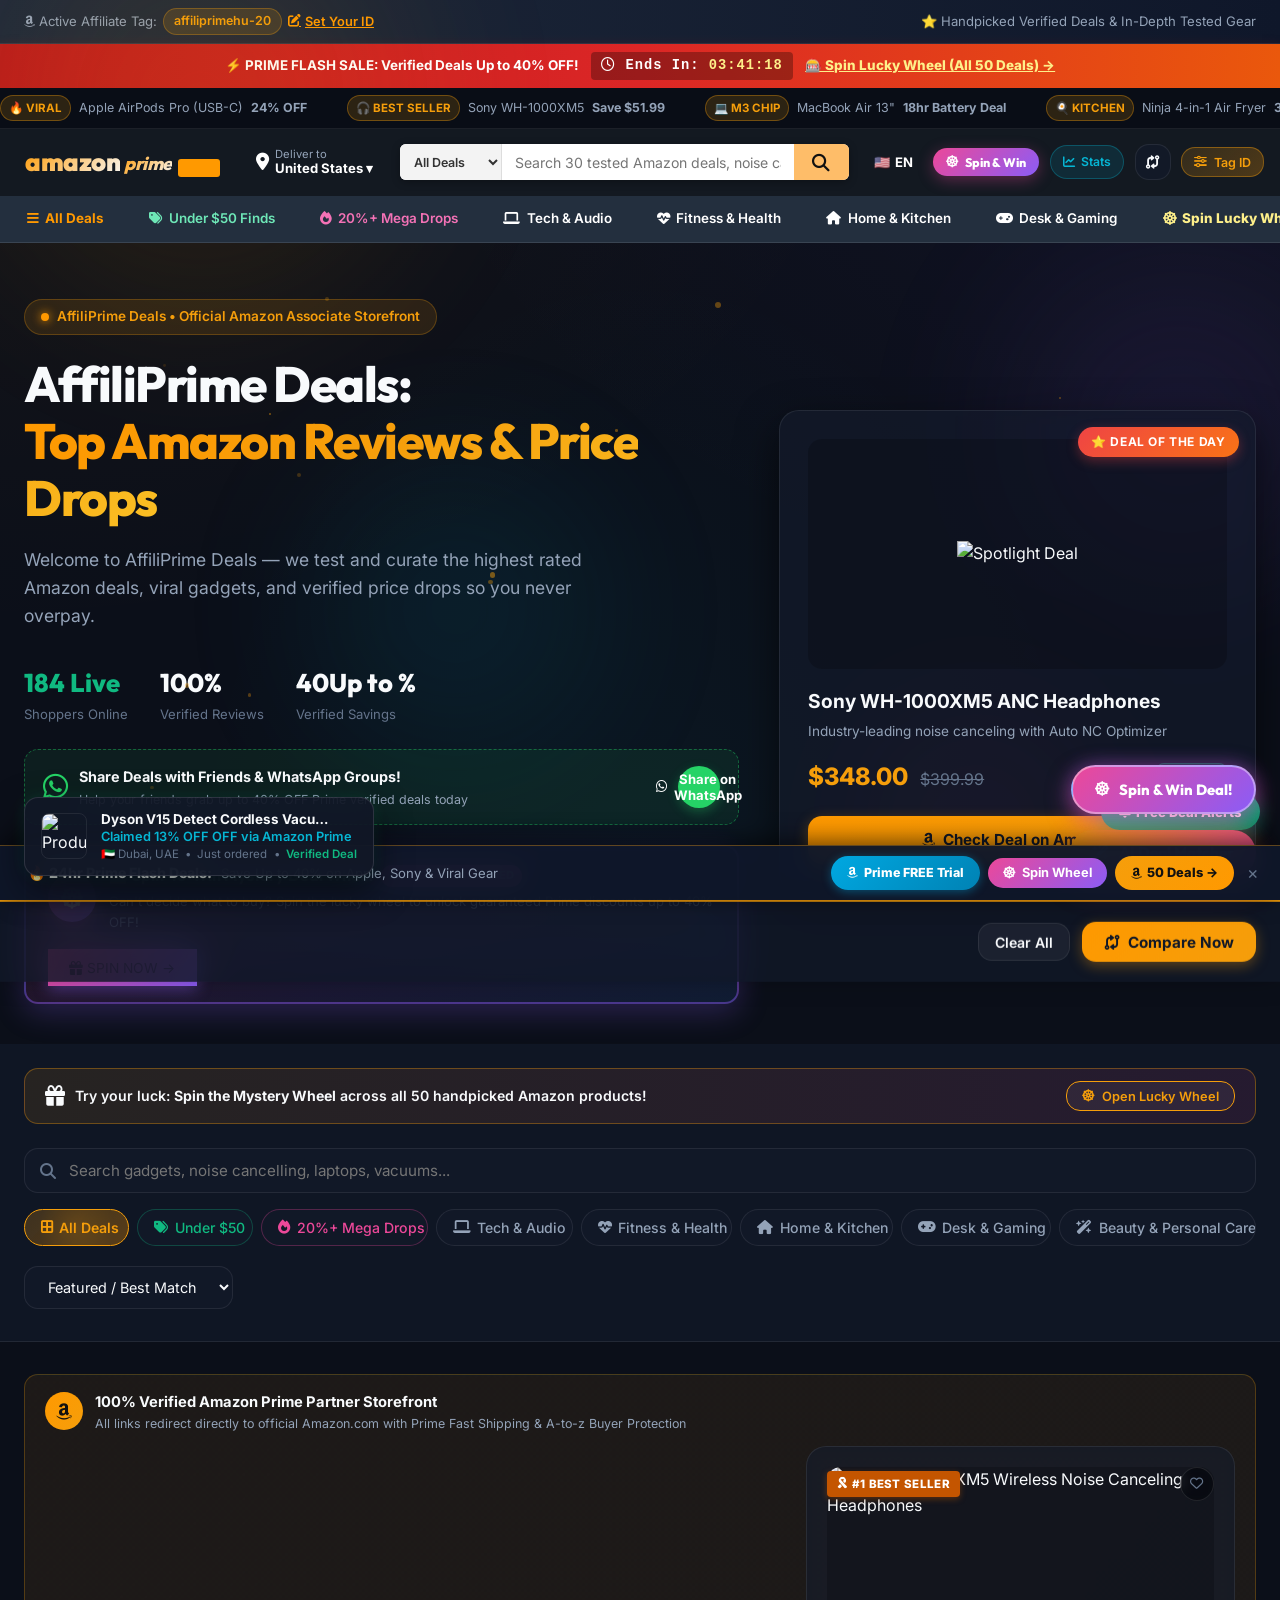
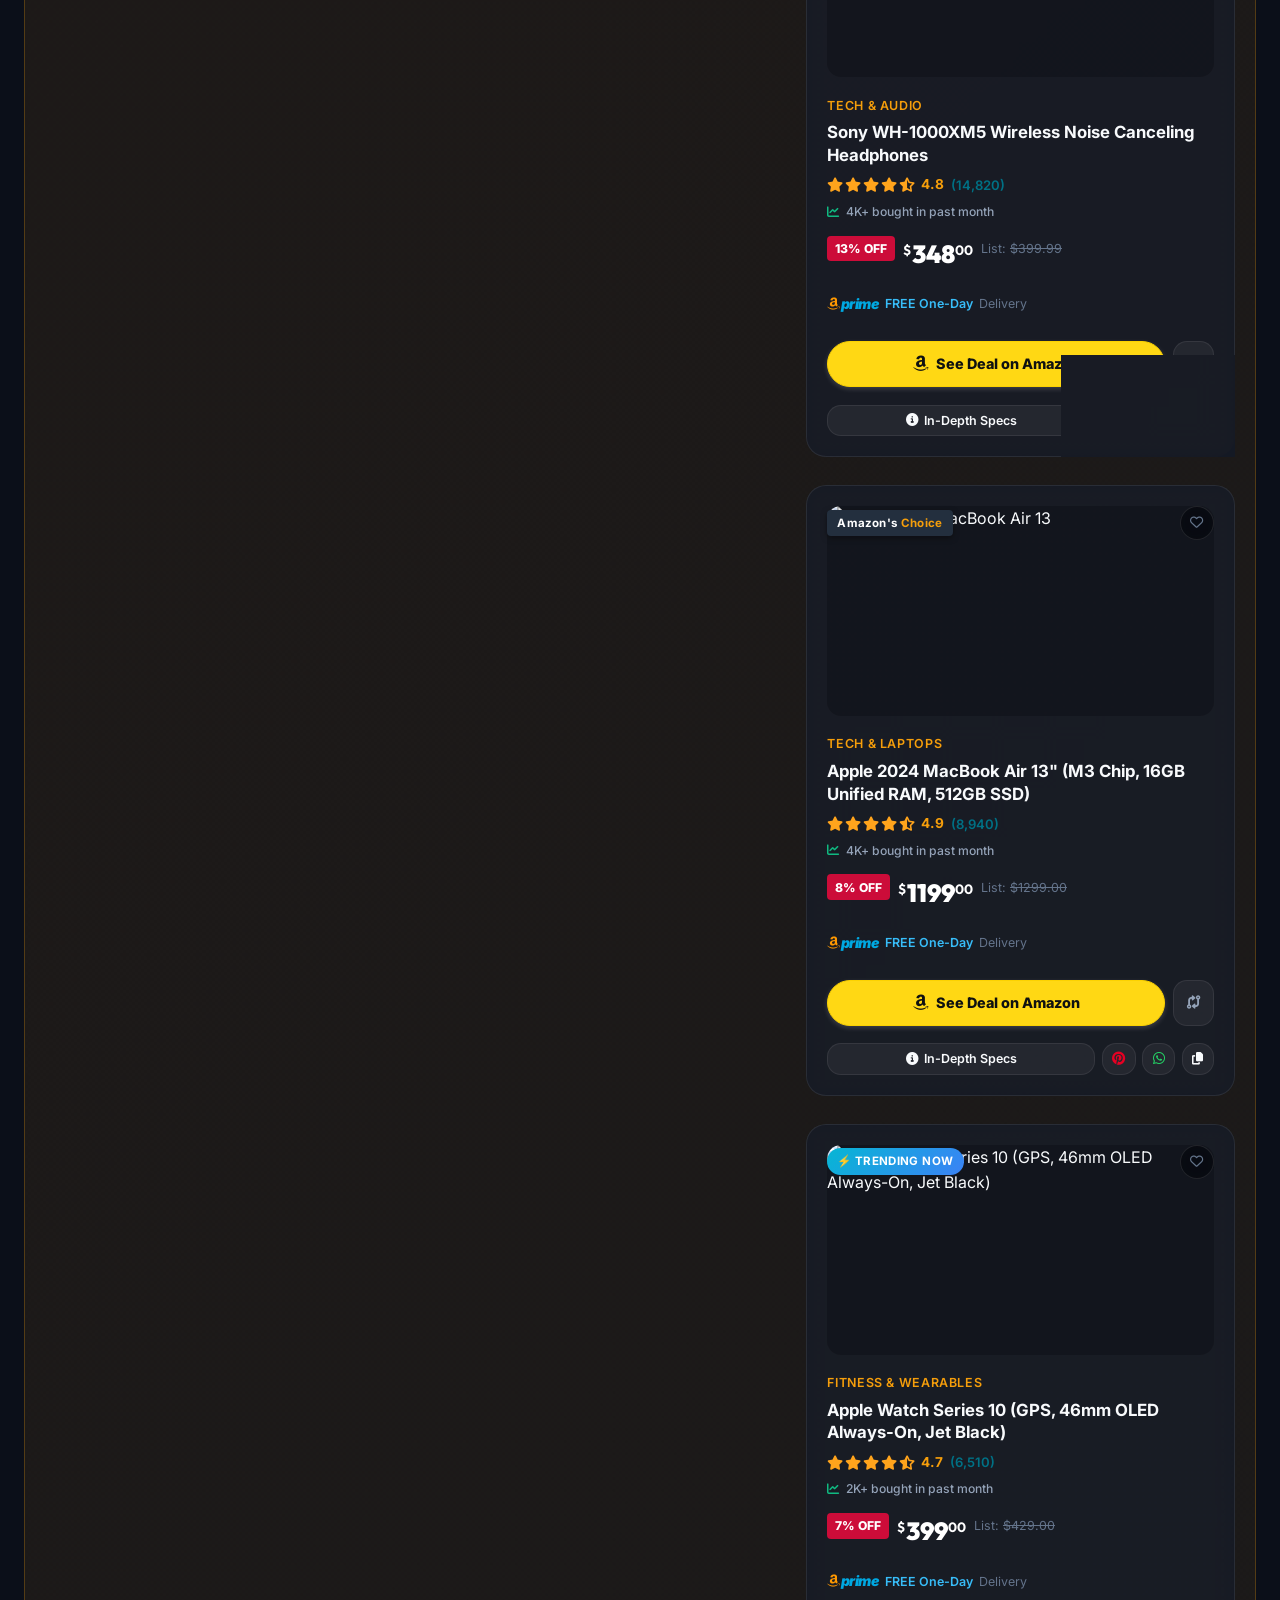
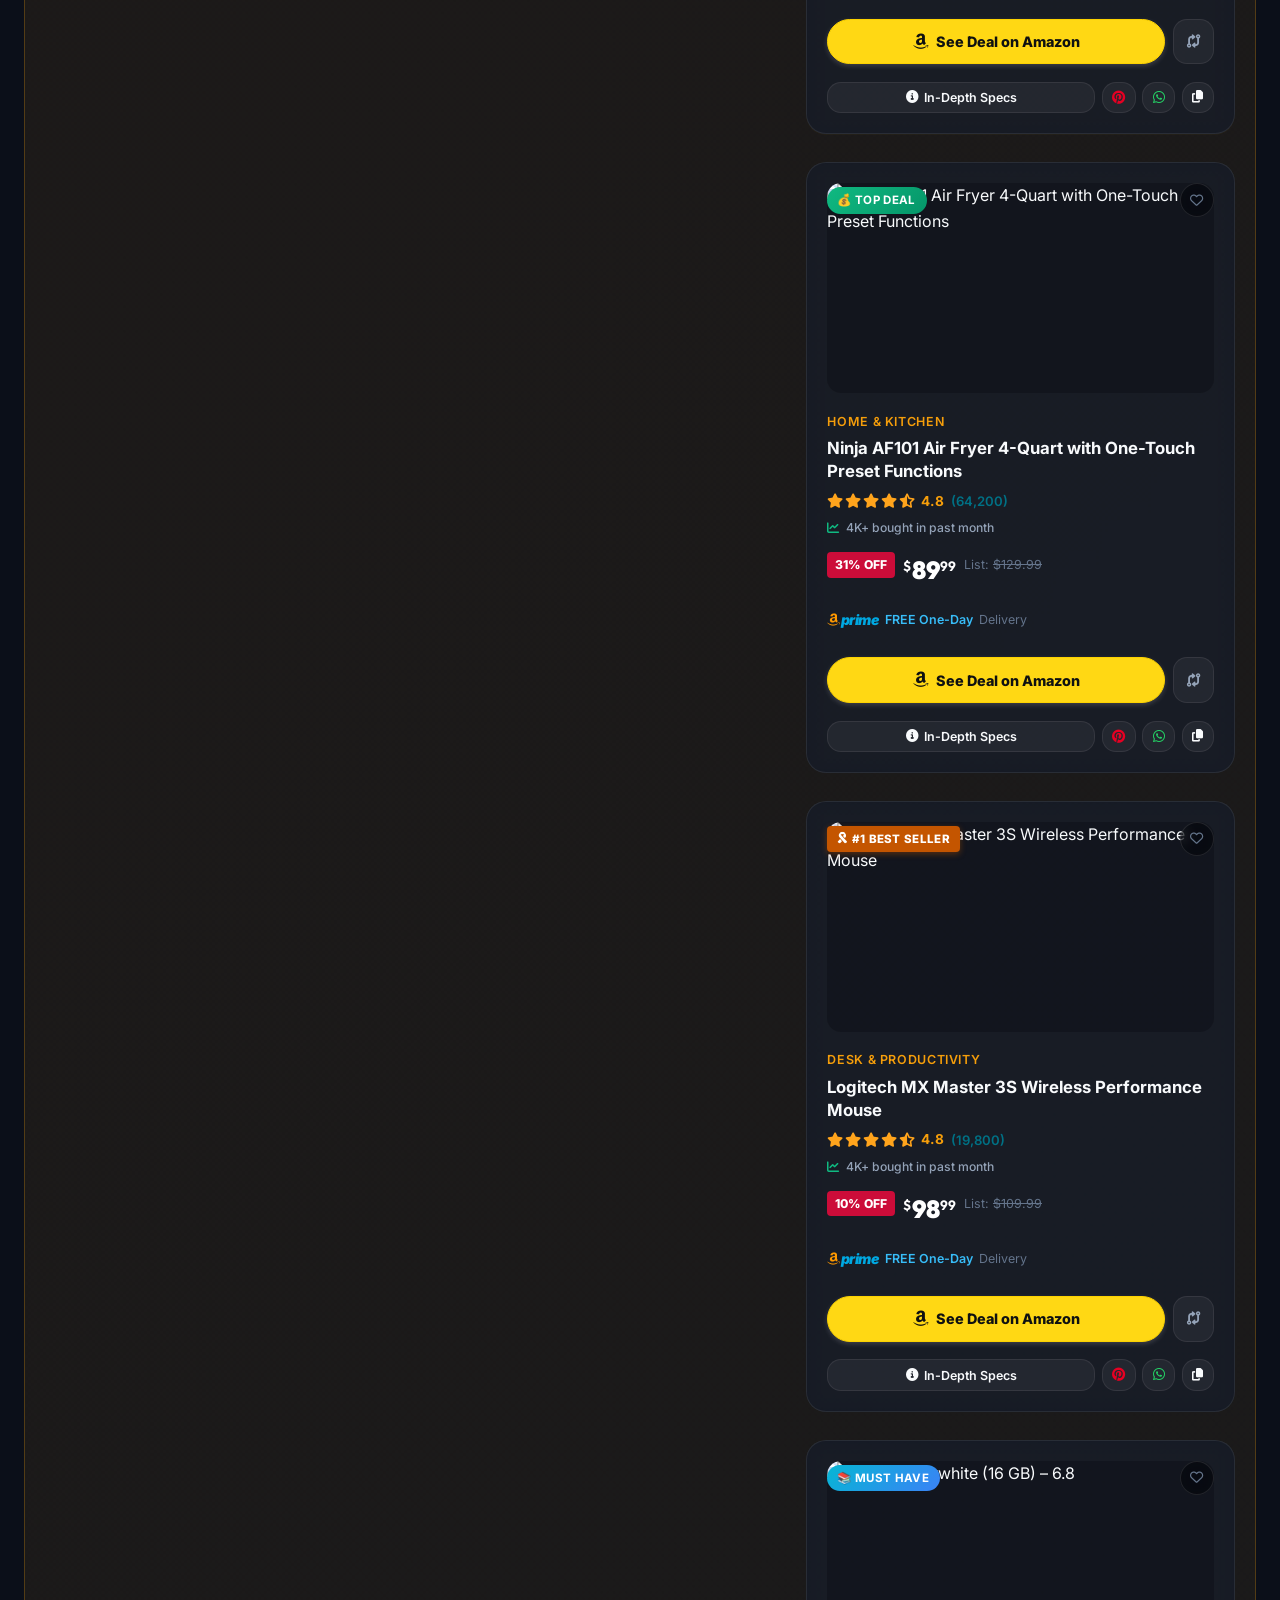
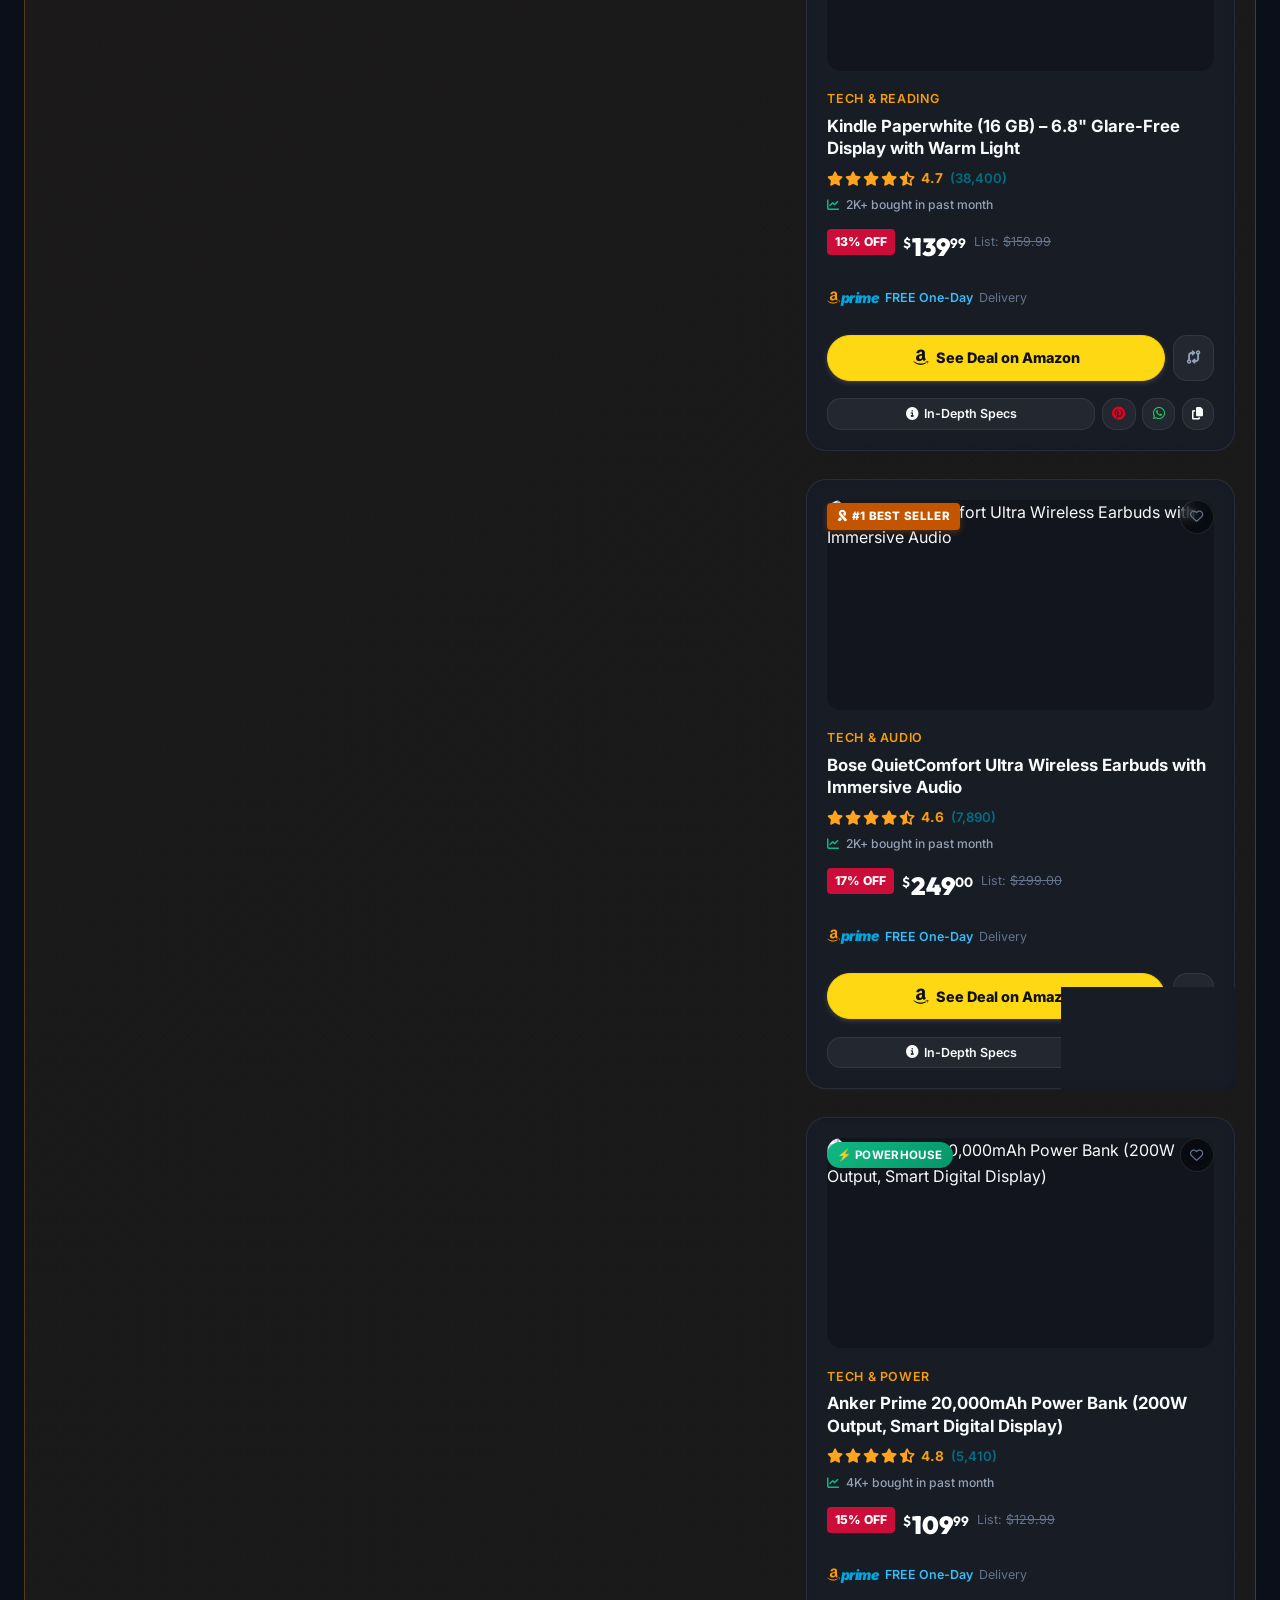
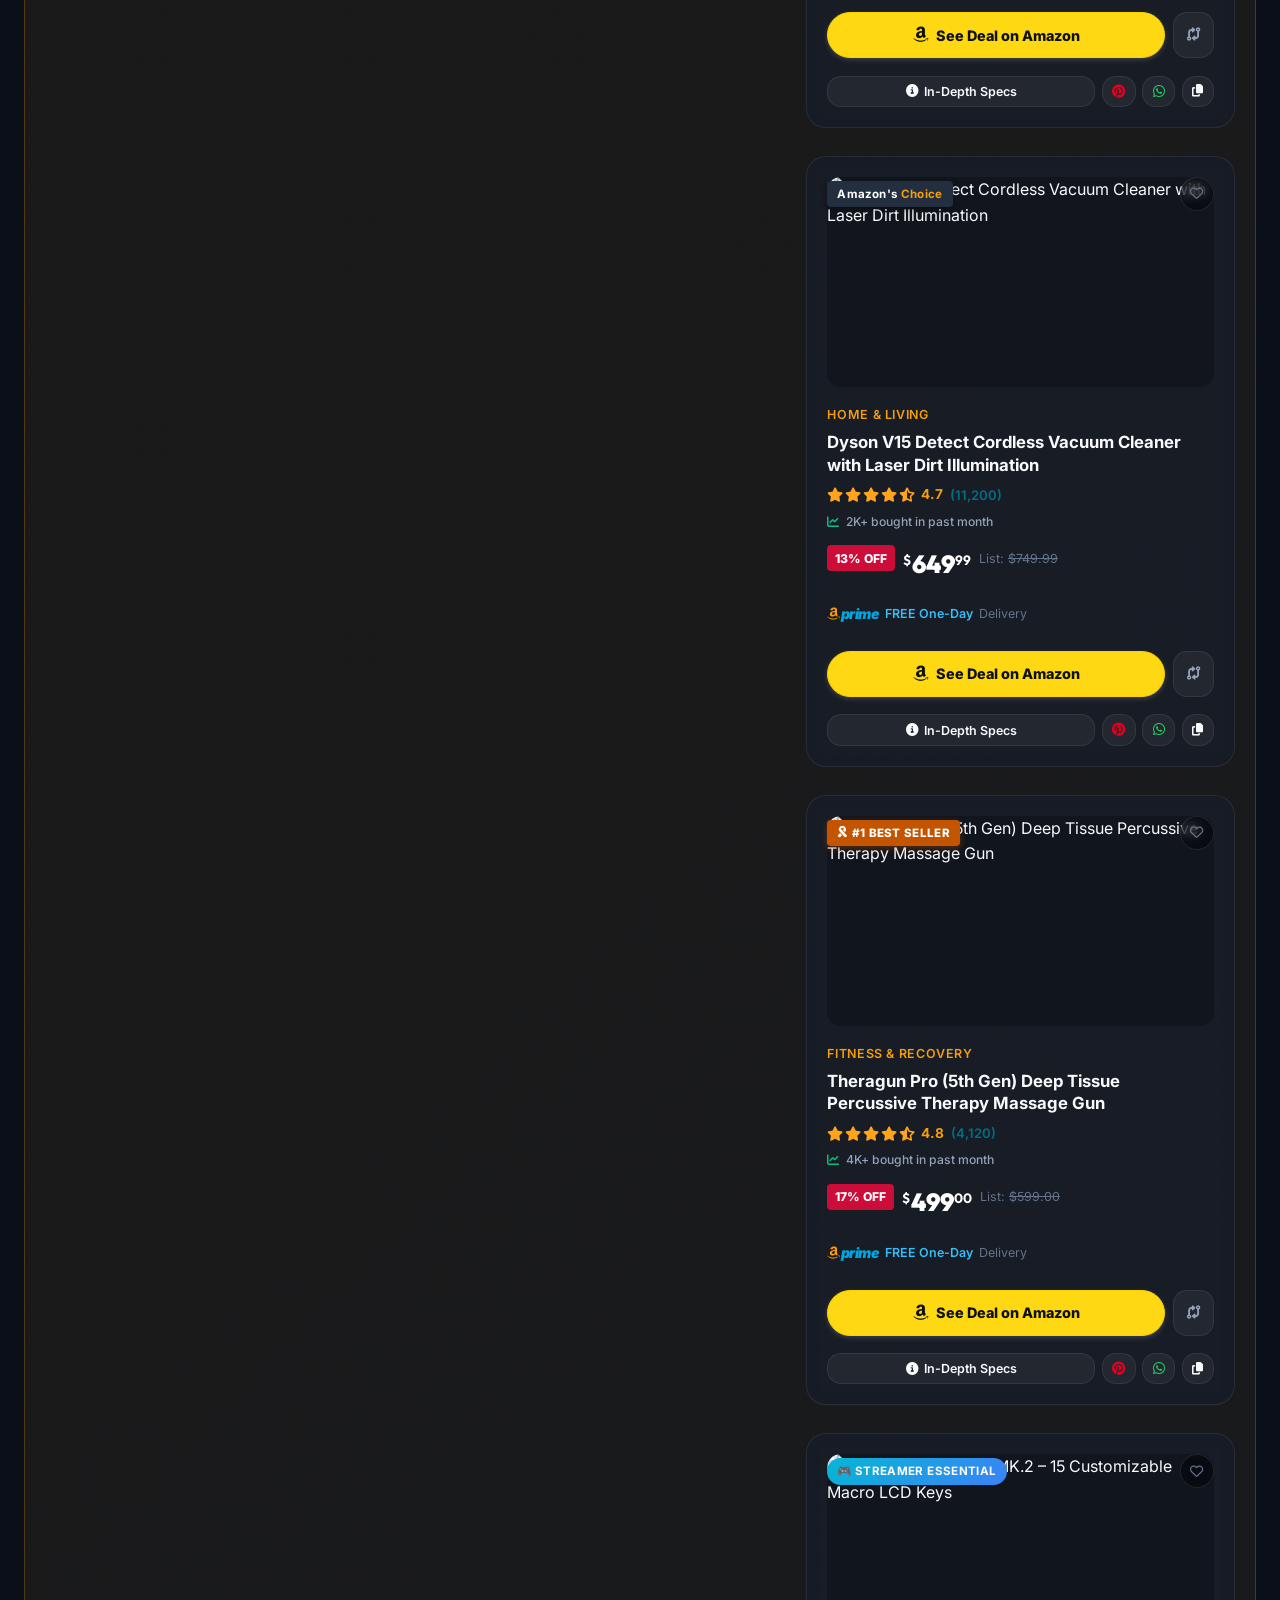
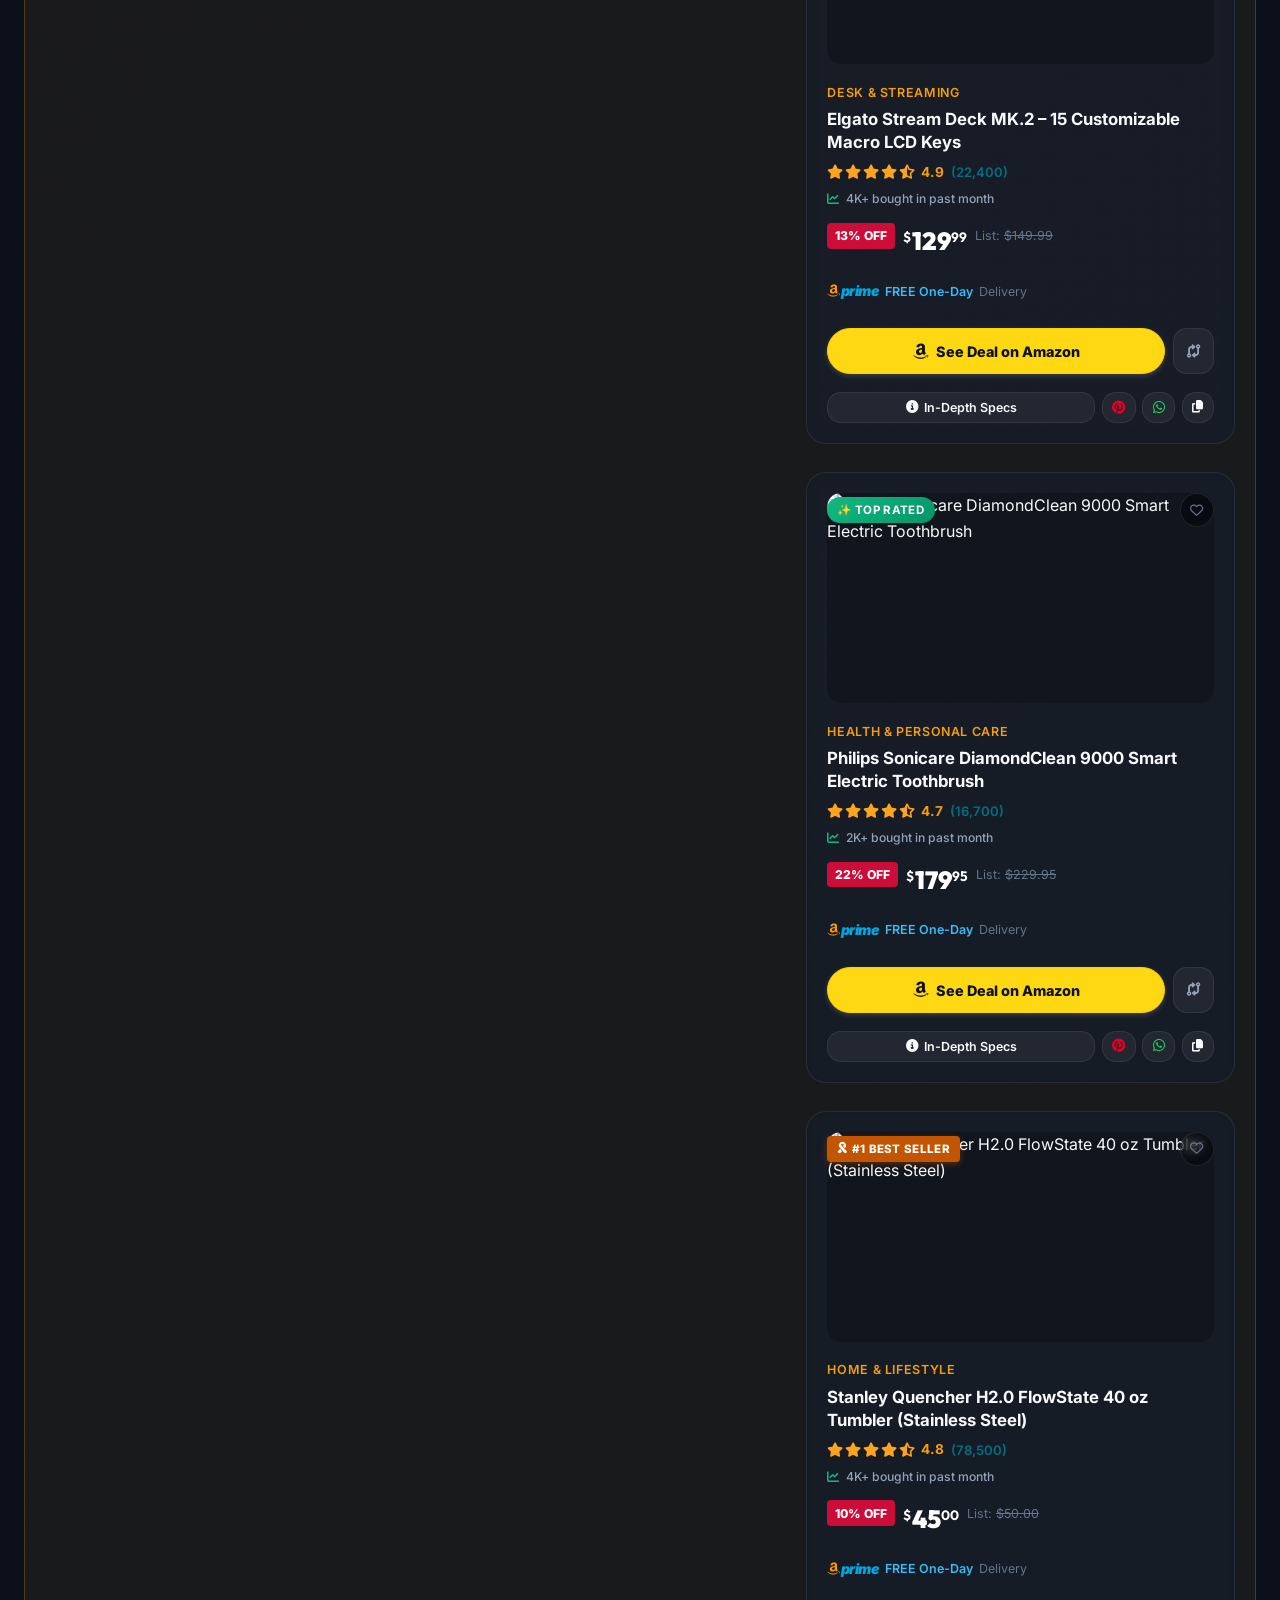
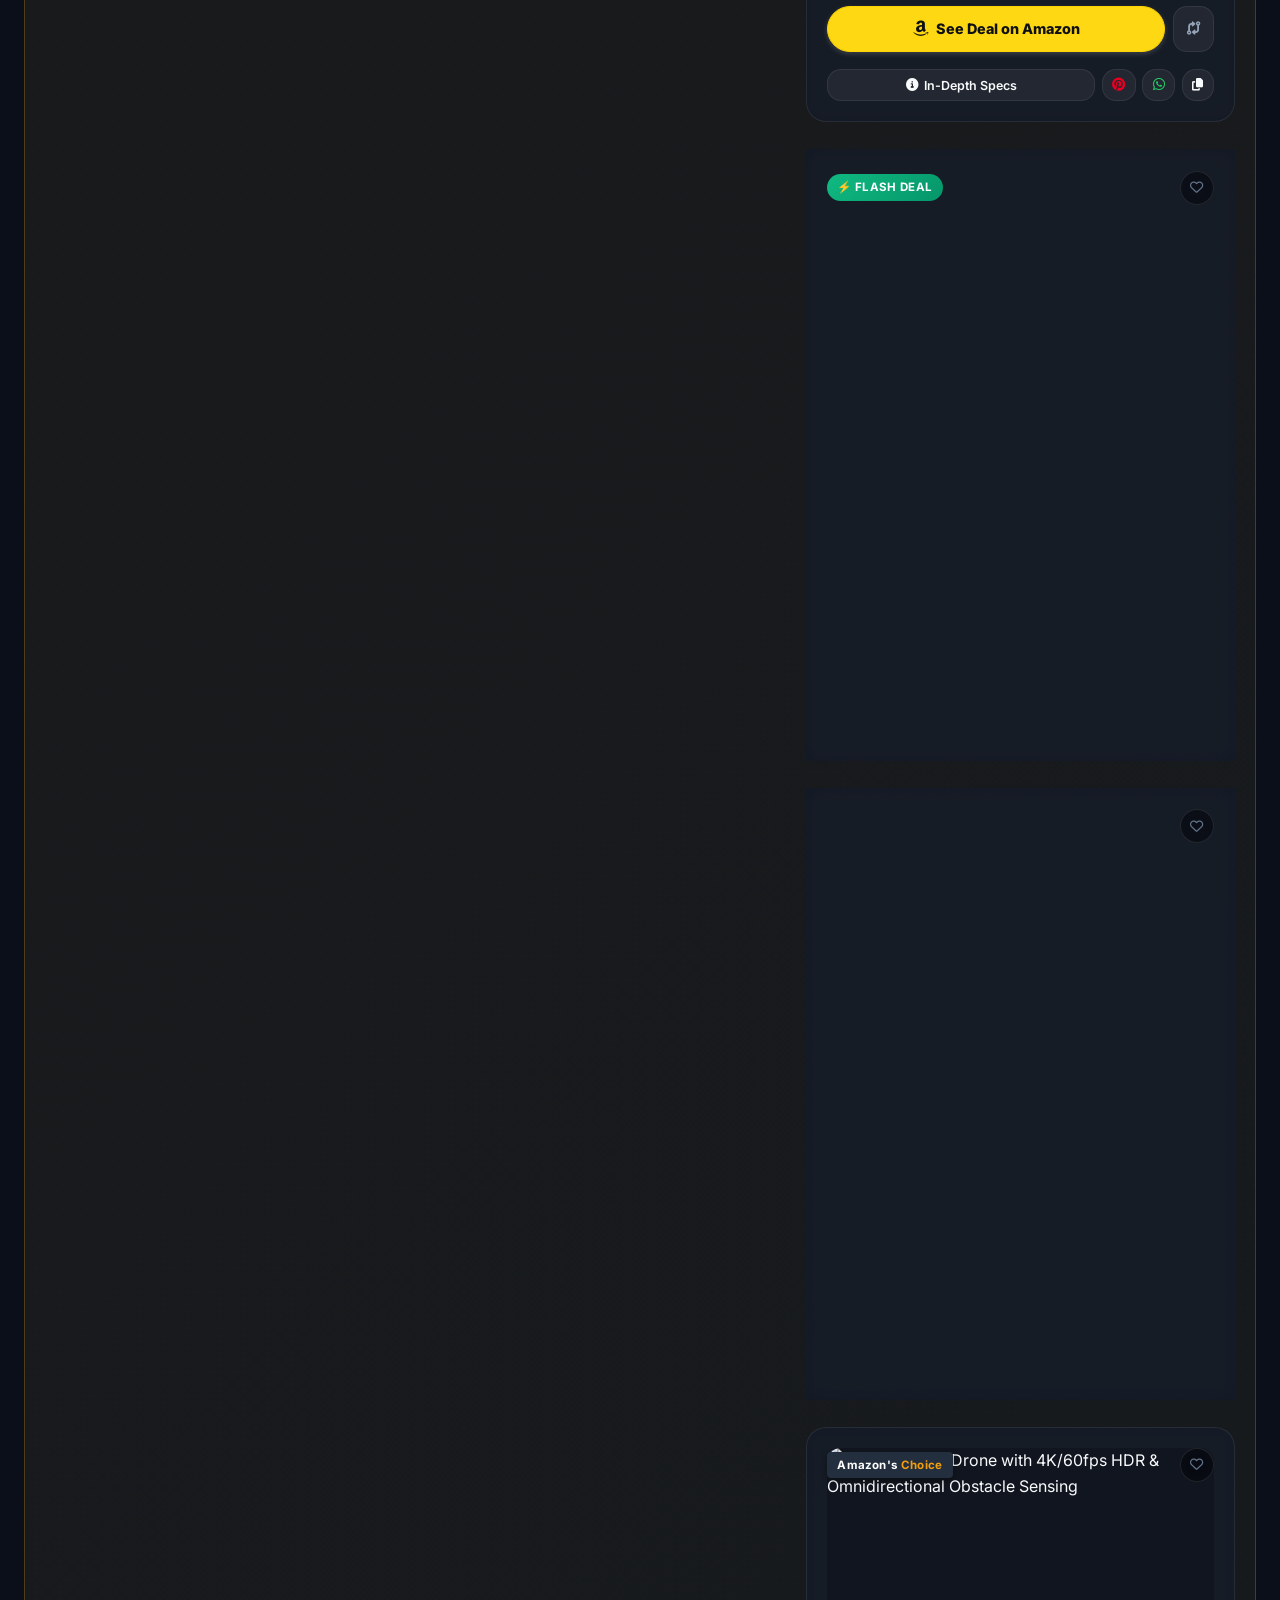
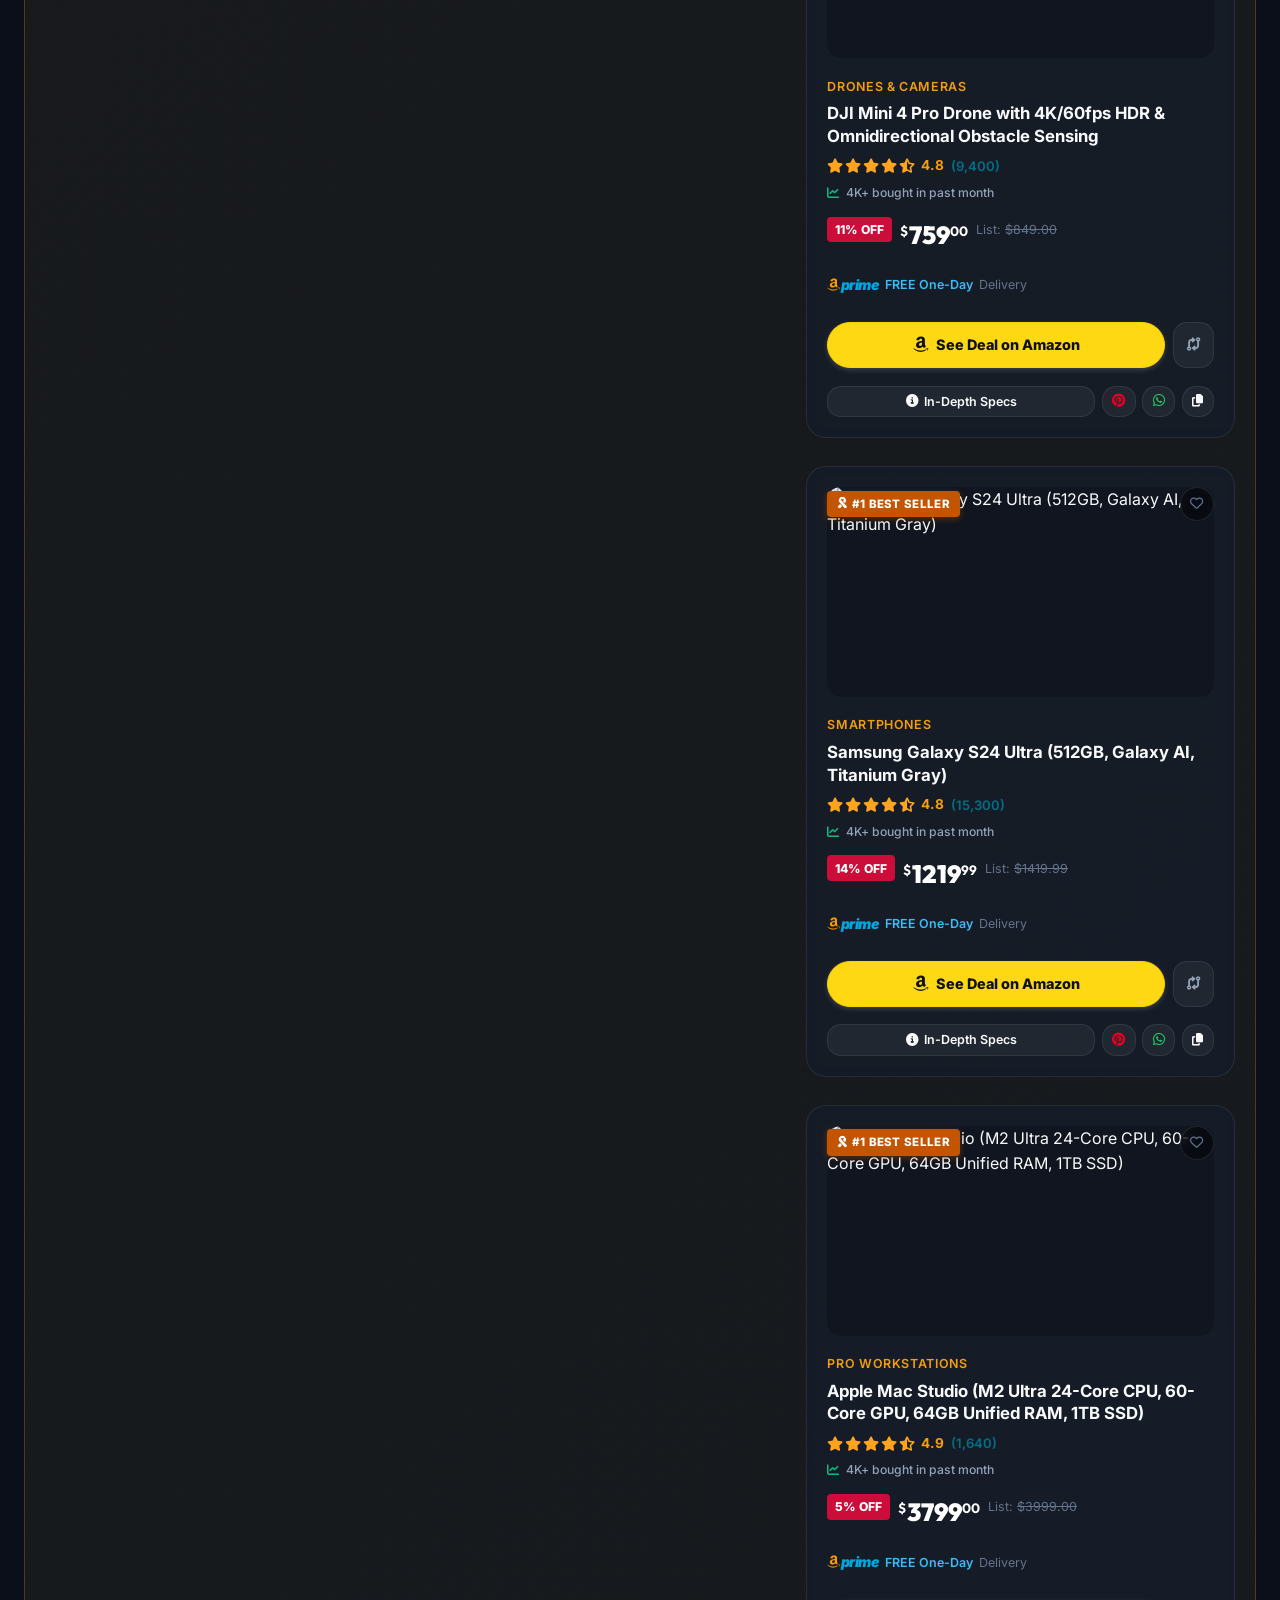
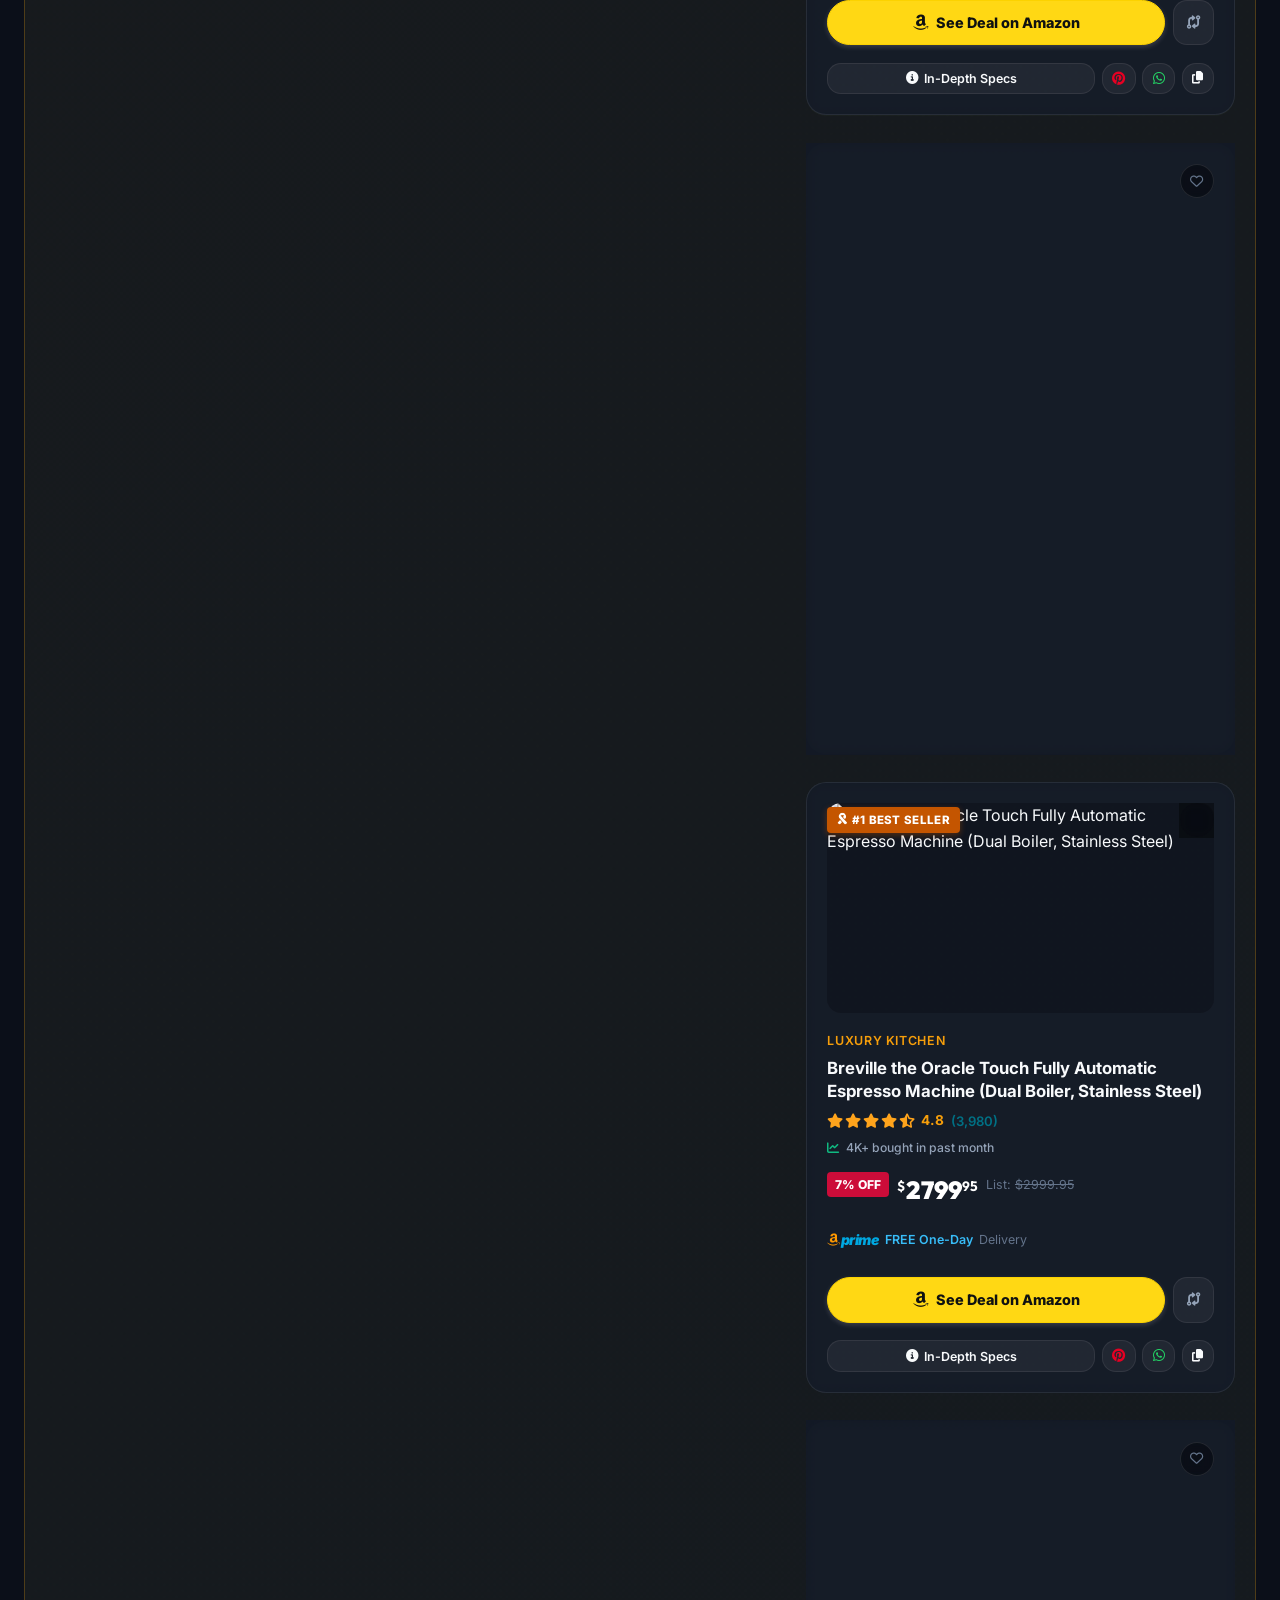
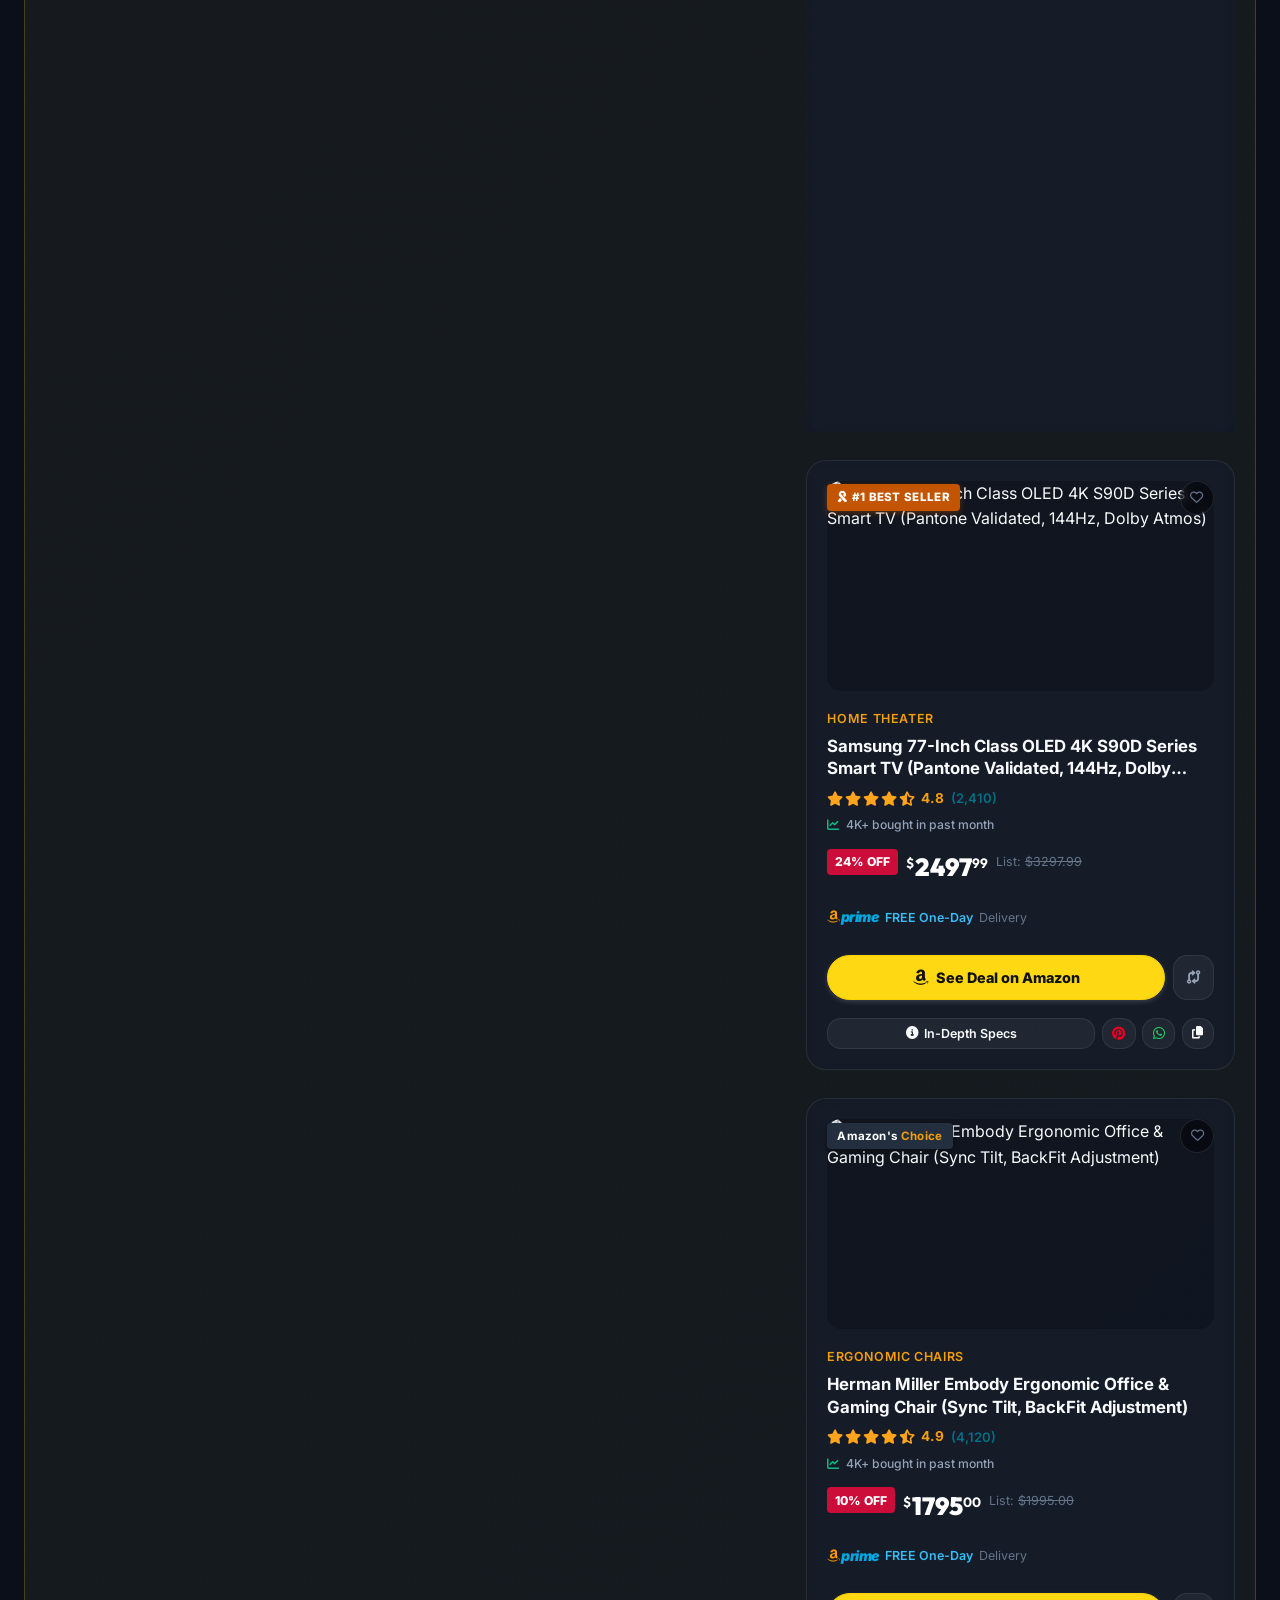
==== commit 3f6fd489: "feat: add exit-intent popup, deal alert email signup, Prime CTA in sticky bar" ====
--- a/index.html
+++ b/index.html
@@ -852,7 +852,7 @@
   </footer>
 
   <!-- Floating Bottom Sticky Deal Bar (Boosts Amazon Clicks & Conversions) -->
-  <div class="sticky-deal-bar" id="stickyDealBar" style="position: fixed; bottom: 0; left: 0; right: 0; z-index: 998; background: rgba(15, 23, 42, 0.95); backdrop-filter: blur(10px); border-top: 1px solid rgba(245, 158, 11, 0.3); padding: 0.65rem 1rem; box-shadow: 0 -4px 20px rgba(0,0,0,0.5); display: flex; align-items: center; justify-content: space-between; flex-wrap: wrap; gap: 0.75rem;">
+  <div class="sticky-deal-bar" id="stickyDealBar" style="position: fixed; bottom: 0; left: 0; right: 0; z-index: 998; background: rgba(15, 23, 42, 0.97); backdrop-filter: blur(12px); border-top: 1px solid rgba(245, 158, 11, 0.35); padding: 0.6rem 1rem; box-shadow: 0 -4px 24px rgba(0,0,0,0.6); display: flex; align-items: center; justify-content: space-between; flex-wrap: wrap; gap: 0.65rem;">
     <div style="display: flex; align-items: center; gap: 0.75rem;">
       <span class="pulse-dot" style="background: #ef4444; box-shadow: 0 0 10px #ef4444;"></span>
       <div>
@@ -860,16 +860,141 @@
         <span style="color: var(--text-secondary); font-size: 0.82rem; margin-left: 0.3rem;">Save Up to 40% on Apple, Sony &amp; Viral Gear</span>
       </div>
     </div>
-    <div style="display: flex; align-items: center; gap: 0.5rem;">
+    <div style="display: flex; align-items: center; gap: 0.5rem; flex-wrap: wrap;">
+      <!-- NEW: Prime Free Trial CTA in Sticky Bar -->
+      <a href="https://www.amazon.com/amazonprime?tag=affiliprimehu-20" target="_blank" rel="noopener sponsored" style="background: linear-gradient(135deg, #00A8E1, #0082b4); color: #fff; font-weight: 800; font-size: 0.78rem; padding: 0.45rem 1rem; border-radius: 999px; text-decoration: none; display: flex; align-items: center; gap: 0.35rem; box-shadow: 0 2px 10px rgba(0,168,225,0.4);">
+        <i class="fa-brands fa-amazon"></i> Prime FREE Trial
+      </a>
       <button onclick="openSpinWheelModal()" style="background: linear-gradient(135deg, #ec4899, #8b5cf6); color: #fff; border: none; font-weight: 700; font-size: 0.8rem; padding: 0.45rem 0.95rem; border-radius: 999px; cursor: pointer; display: flex; align-items: center; gap: 0.35rem;">
         <i class="fa-solid fa-dharmachakra fa-spin"></i> Spin Wheel
       </button>
       <a href="#deals" style="background: linear-gradient(135deg, #f59e0b, #ff9900); color: #111; font-weight: 800; font-size: 0.8rem; padding: 0.45rem 1rem; border-radius: 999px; text-decoration: none; display: flex; align-items: center; gap: 0.35rem;">
-        <i class="fa-brands fa-amazon"></i> View 50 Deals &rarr;
+        <i class="fa-brands fa-amazon"></i> 50 Deals &rarr;
       </a>
       <button onclick="document.getElementById('stickyDealBar').style.display='none'" style="background: none; border: none; color: var(--text-muted); cursor: pointer; font-size: 1.1rem; padding: 0 0.3rem;" title="Close bar">&times;</button>
     </div>
   </div>
+
+  <!-- 🎯 EXIT-INTENT POPUP: Triggers when user moves mouse to close/leave -->
+  <div id="exitIntentOverlay" style="display:none; position:fixed; inset:0; z-index:10000; background:rgba(0,0,0,0.75); backdrop-filter:blur(8px); align-items:center; justify-content:center;" onclick="if(event.target===this)closeExitPopup()">
+    <div style="background: linear-gradient(145deg, #0f172a, #1e293b); border: 1px solid rgba(0,168,225,0.4); border-radius: 20px; padding: 2.5rem 2rem; max-width: 460px; width: 90%; margin: 1rem; position: relative; box-shadow: 0 25px 60px rgba(0,0,0,0.7); animation: exitPopupIn 0.4s cubic-bezier(0.34,1.56,0.64,1);">
+      <button onclick="closeExitPopup()" style="position:absolute; top:1rem; right:1rem; background:rgba(255,255,255,0.1); border:none; color:#94a3b8; font-size:1.2rem; width:32px; height:32px; border-radius:50%; cursor:pointer; display:flex; align-items:center; justify-content:center;">&times;</button>
+      <!-- Emoji + Headline -->
+      <div style="text-align:center; margin-bottom:1.5rem;">
+        <div style="font-size: 3rem; margin-bottom: 0.5rem;">⏳</div>
+        <h2 style="font-family: var(--font-heading); font-size: 1.6rem; color:#fff; margin: 0 0 0.5rem; line-height:1.25;">Wait! Don't Miss This Deal 🔥</h2>
+        <p style="color: #94a3b8; font-size: 0.88rem; margin:0;">Before you go — claim your <strong style="color:#00A8E1;">Amazon Prime 30-Day FREE Trial</strong> and unlock exclusive member-only discounts on every product here.</p>
+      </div>
+      <!-- Benefits List -->
+      <ul style="list-style:none; padding:0; margin:0 0 1.5rem; display:flex; flex-direction:column; gap:0.6rem;">
+        <li style="display:flex; align-items:center; gap:0.65rem; font-size:0.88rem; color:#e2e8f0;"><span style="color:#10b981; font-size:1.1rem;">✓</span> <b>FREE 2-day delivery</b> on every order</li>
+        <li style="display:flex; align-items:center; gap:0.65rem; font-size:0.88rem; color:#e2e8f0;"><span style="color:#10b981; font-size:1.1rem;">✓</span> <b>Exclusive Prime member pricing</b> on deals</li>
+        <li style="display:flex; align-items:center; gap:0.65rem; font-size:0.88rem; color:#e2e8f0;"><span style="color:#10b981; font-size:1.1rem;">✓</span> <b>Prime Video, Music & Gaming</b> included FREE</li>
+        <li style="display:flex; align-items:center; gap:0.65rem; font-size:0.88rem; color:#e2e8f0;"><span style="color:#10b981; font-size:1.1rem;">✓</span> Cancel anytime — <b>zero commitment</b></li>
+      </ul>
+      <!-- CTA Button -->
+      <a href="https://www.amazon.com/amazonprime?tag=affiliprimehu-20" target="_blank" rel="noopener sponsored" onclick="closeExitPopup()" style="display:block; text-align:center; background:linear-gradient(135deg, #00A8E1, #0082b4); color:#fff; font-weight:800; font-size:1rem; padding:0.9rem 1.5rem; border-radius:12px; text-decoration:none; box-shadow:0 6px 20px rgba(0,168,225,0.4); transition: transform 0.2s;" onmouseover="this.style.transform='scale(1.03)'" onmouseout="this.style.transform='scale(1)'">
+        <i class="fa-brands fa-amazon"></i> Start My FREE 30-Day Prime Trial &rarr;
+      </a>
+      <p style="text-align:center; font-size:0.74rem; color:#475569; margin:0.85rem 0 0;">* Affiliate link. You pay nothing extra. Commission supports this free site.</p>
+      <!-- OR Skip link -->
+      <div style="text-align:center; margin-top:0.75rem;">
+        <button onclick="closeExitPopup()" style="background:none; border:none; color:#475569; font-size:0.8rem; cursor:pointer; text-decoration:underline;">No thanks, I'll miss the deals</button>
+      </div>
+    </div>
+  </div>
+
+  <!-- 📧 DEAL ALERTS Floating Button -->
+  <button id="dealAlertFab" onclick="openDealAlertModal()" title="Get Free Deal Alerts" style="position:fixed; bottom:70px; right:1.25rem; z-index:997; background:linear-gradient(135deg, #10b981, #059669); color:#fff; border:none; border-radius:999px; padding:0.65rem 1.1rem; font-weight:800; font-size:0.82rem; cursor:pointer; display:flex; align-items:center; gap:0.4rem; box-shadow:0 6px 20px rgba(16,185,129,0.45); transition: transform 0.2s, box-shadow 0.2s;" onmouseover="this.style.transform='scale(1.07)'; this.style.boxShadow='0 8px 28px rgba(16,185,129,0.6)'" onmouseout="this.style.transform='scale(1)'; this.style.boxShadow='0 6px 20px rgba(16,185,129,0.45)'">
+    <i class="fa-solid fa-bell fa-shake" style="--fa-animation-duration:2s;"></i>
+    <span>Free Deal Alerts</span>
+  </button>
+
+  <!-- 📧 DEAL ALERTS Modal -->
+  <div id="dealAlertModalOverlay" style="display:none; position:fixed; inset:0; z-index:10001; background:rgba(0,0,0,0.7); backdrop-filter:blur(8px); align-items:center; justify-content:center;" onclick="if(event.target===this)closeDealAlertModal()">
+    <div style="background:linear-gradient(145deg, #0f172a, #1e293b); border:1px solid rgba(16,185,129,0.4); border-radius:20px; padding:2.5rem 2rem; max-width:420px; width:90%; margin:1rem; position:relative; box-shadow:0 25px 60px rgba(0,0,0,0.7); animation: exitPopupIn 0.35s cubic-bezier(0.34,1.56,0.64,1);">
+      <button onclick="closeDealAlertModal()" style="position:absolute; top:1rem; right:1rem; background:rgba(255,255,255,0.1); border:none; color:#94a3b8; font-size:1.2rem; width:32px; height:32px; border-radius:50%; cursor:pointer; display:flex; align-items:center; justify-content:center;">&times;</button>
+      <div style="text-align:center; margin-bottom:1.5rem;">
+        <div style="font-size:2.5rem; margin-bottom:0.5rem;">🔔</div>
+        <h2 style="font-family:var(--font-heading); font-size:1.5rem; color:#fff; margin:0 0 0.4rem;">Get Free Deal Alerts!</h2>
+        <p style="color:#94a3b8; font-size:0.85rem; margin:0;">Enter your email to get notified when new Amazon deals drop — up to 40% OFF Flash Deals, directly to your inbox.</p>
+      </div>
+      <div id="dealAlertFormState">
+        <div style="display:flex; flex-direction:column; gap:0.75rem;">
+          <input type="email" id="dealAlertEmail" placeholder="your@email.com" style="background:rgba(255,255,255,0.07); border:1px solid rgba(255,255,255,0.15); border-radius:10px; padding:0.8rem 1rem; color:#fff; font-size:0.92rem; outline:none; width:100%; box-sizing:border-box; transition:border-color 0.2s;" onfocus="this.style.borderColor='#10b981'" onblur="this.style.borderColor='rgba(255,255,255,0.15)'">
+          <button onclick="submitDealAlert()" style="background:linear-gradient(135deg, #10b981, #059669); color:#fff; border:none; border-radius:10px; padding:0.8rem; font-weight:800; font-size:0.95rem; cursor:pointer; width:100%; transition:opacity 0.2s;" onmouseover="this.style.opacity='0.9'" onmouseout="this.style.opacity='1'">
+            <i class="fa-solid fa-bell"></i> Subscribe — It's FREE!
+          </button>
+        </div>
+        <p style="text-align:center; font-size:0.74rem; color:#475569; margin:0.75rem 0 0;">No spam ever. Unsubscribe anytime. Amazon deals only.</p>
+      </div>
+      <div id="dealAlertSuccessState" style="display:none; text-align:center; padding:1rem 0;">
+        <div style="font-size:3rem;">🎉</div>
+        <h3 style="color:#10b981; font-family:var(--font-heading); margin:0.5rem 0;">You're In!</h3>
+        <p style="color:#94a3b8; font-size:0.88rem;">Deal alerts are activated. Check out today's top deals below!</p>
+        <a href="#deals" onclick="closeDealAlertModal()" style="display:inline-block; margin-top:1rem; background:linear-gradient(135deg,#f59e0b,#ff9900); color:#111; font-weight:800; padding:0.65rem 1.5rem; border-radius:999px; text-decoration:none;">🛍️ View Today's Deals</a>
+      </div>
+    </div>
+  </div>
+
+  <style>
+    @keyframes exitPopupIn {
+      from { transform: scale(0.85); opacity: 0; }
+      to   { transform: scale(1);    opacity: 1; }
+    }
+  </style>
+
+  <script>
+    // === EXIT-INTENT POPUP ===
+    let exitPopupShown = false;
+    document.addEventListener('mouseleave', function(e) {
+      if (e.clientY <= 5 && !exitPopupShown && !sessionStorage.getItem('apExitDismissed')) {
+        exitPopupShown = true;
+        document.getElementById('exitIntentOverlay').style.display = 'flex';
+      }
+    });
+    function closeExitPopup() {
+      document.getElementById('exitIntentOverlay').style.display = 'none';
+      sessionStorage.setItem('apExitDismissed', '1');
+    }
+
+    // === DEAL ALERTS MODAL ===
+    function openDealAlertModal() {
+      document.getElementById('dealAlertModalOverlay').style.display = 'flex';
+      document.getElementById('dealAlertFormState').style.display = 'block';
+      document.getElementById('dealAlertSuccessState').style.display = 'none';
+      document.getElementById('dealAlertEmail').value = '';
+    }
+    function closeDealAlertModal() {
+      document.getElementById('dealAlertModalOverlay').style.display = 'none';
+    }
+    function submitDealAlert() {
+      const emailEl = document.getElementById('dealAlertEmail');
+      const email = emailEl.value.trim();
+      if (!email || !/^[^@]+@[^@]+\.[^@]+$/.test(email)) {
+        emailEl.style.borderColor = '#ef4444';
+        emailEl.focus();
+        return;
+      }
+      // Store locally (in real deployment, send to your email service)
+      const leads = JSON.parse(localStorage.getItem('apDealLeads') || '[]');
+      if (!leads.includes(email)) leads.push(email);
+      localStorage.setItem('apDealLeads', JSON.stringify(leads));
+      // Show success
+      document.getElementById('dealAlertFormState').style.display = 'none';
+      document.getElementById('dealAlertSuccessState').style.display = 'block';
+    }
+
+    // === AUTO-SHOW DEAL ALERTS after 45 seconds (first visit only) ===
+    if (!localStorage.getItem('apDealAlertSeen')) {
+      setTimeout(function() {
+        if (!document.getElementById('exitIntentOverlay').style.display || document.getElementById('exitIntentOverlay').style.display === 'none') {
+          openDealAlertModal();
+          localStorage.setItem('apDealAlertSeen', '1');
+        }
+      }, 45000);
+    }
+  </script>
 
   <!-- Scripts -->
   <script src="data/products.js?v=9.1"></script>
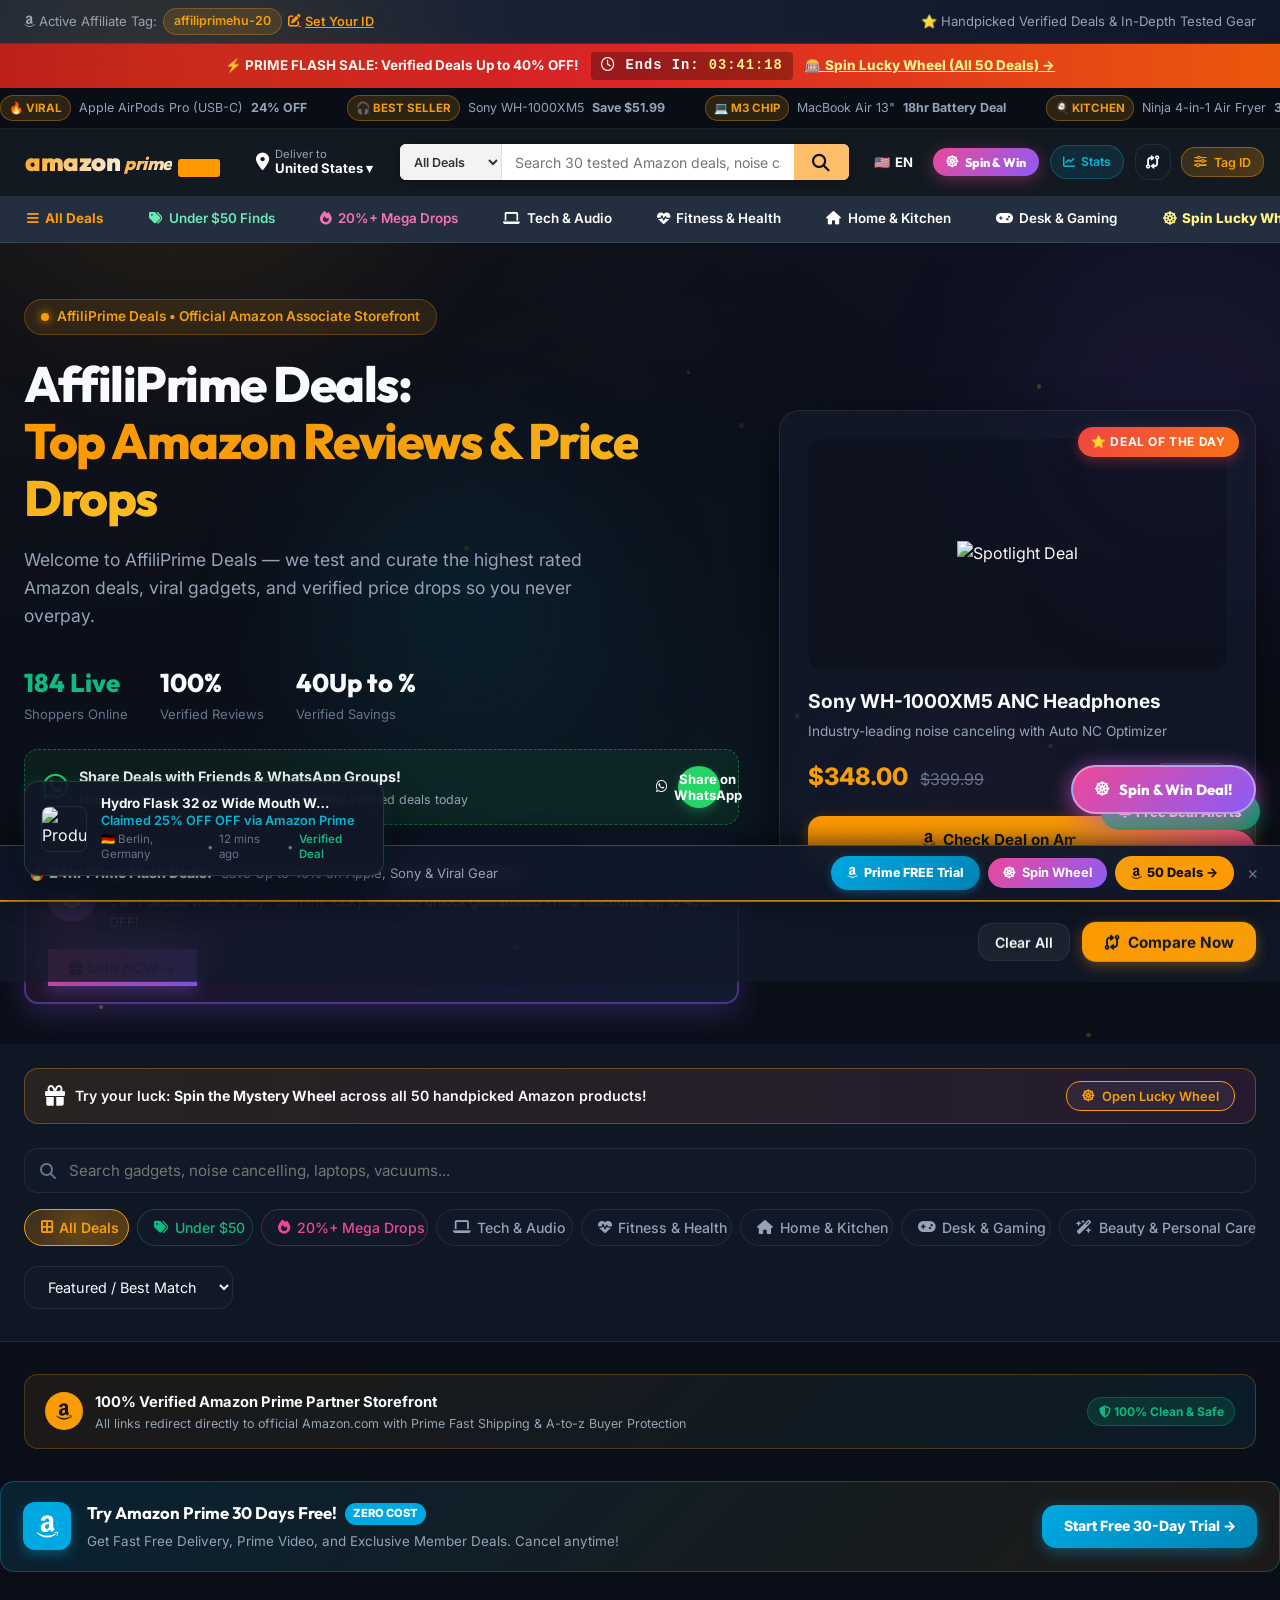
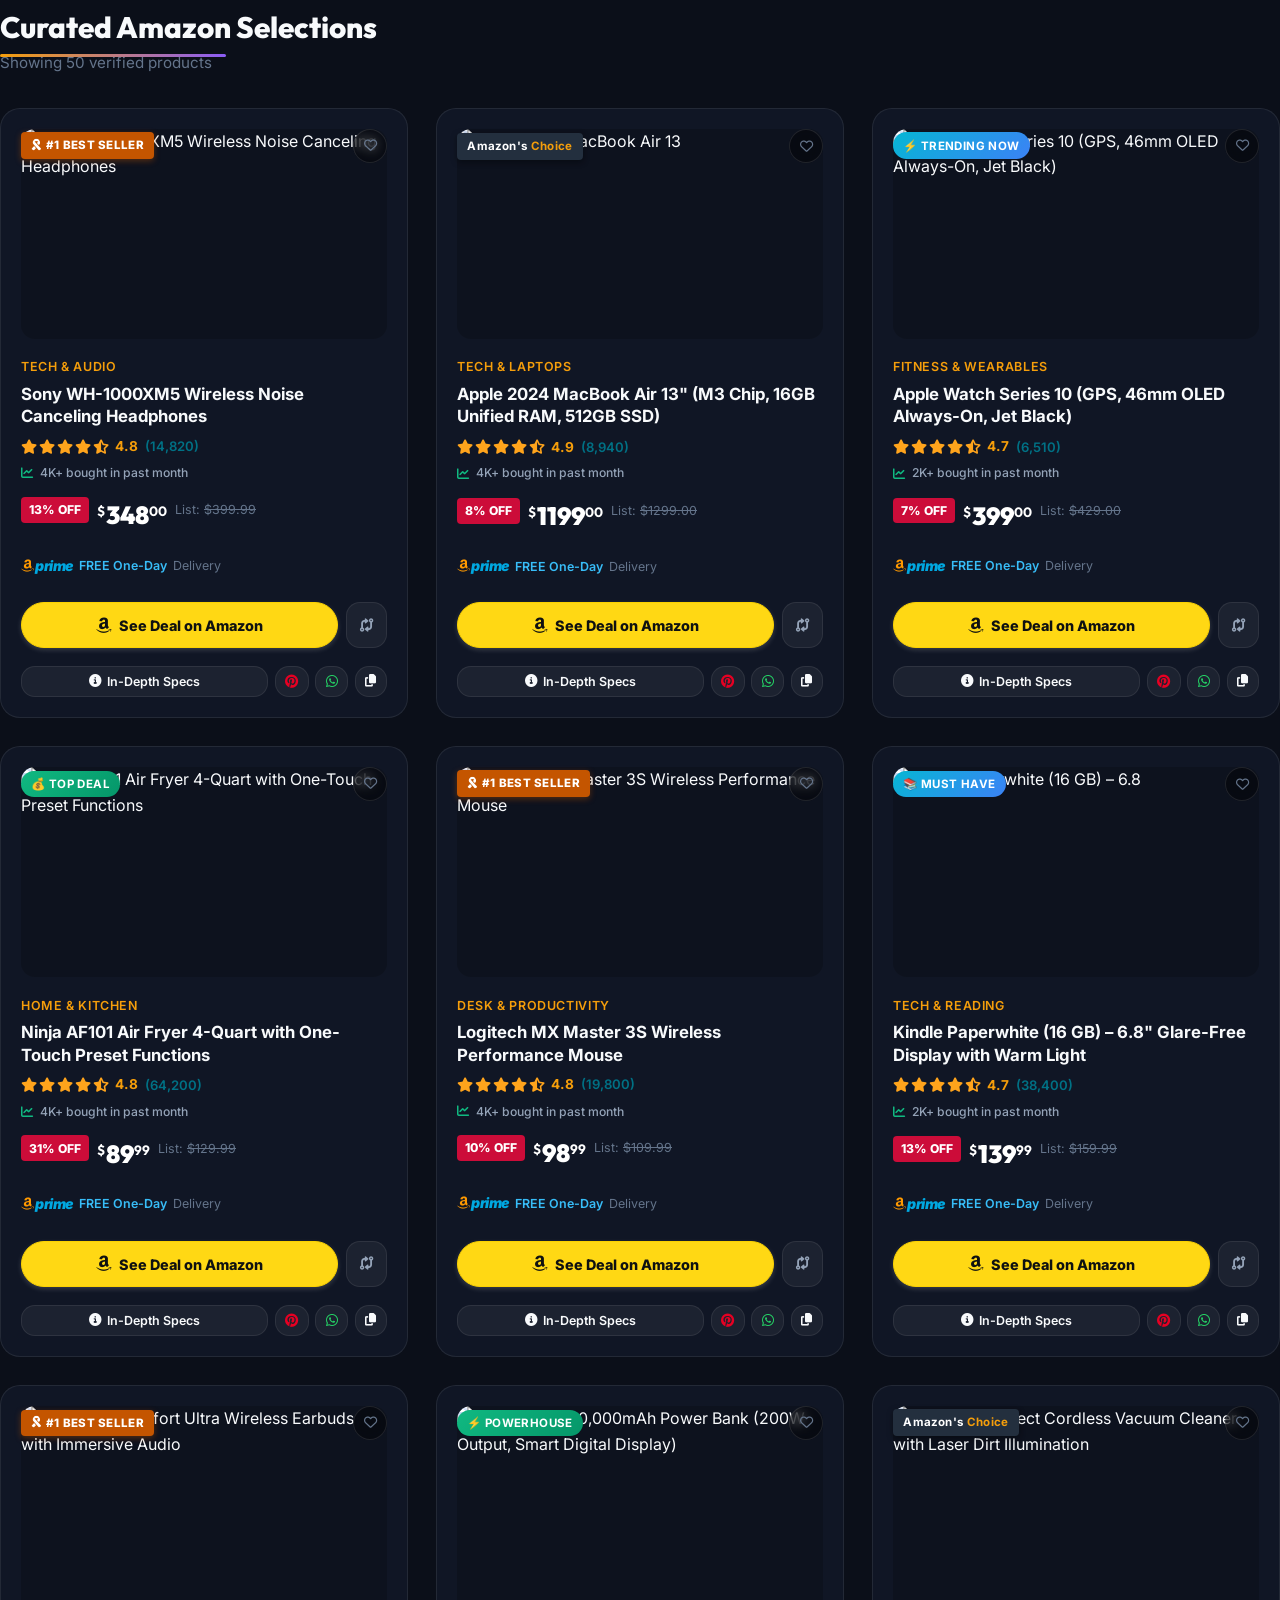
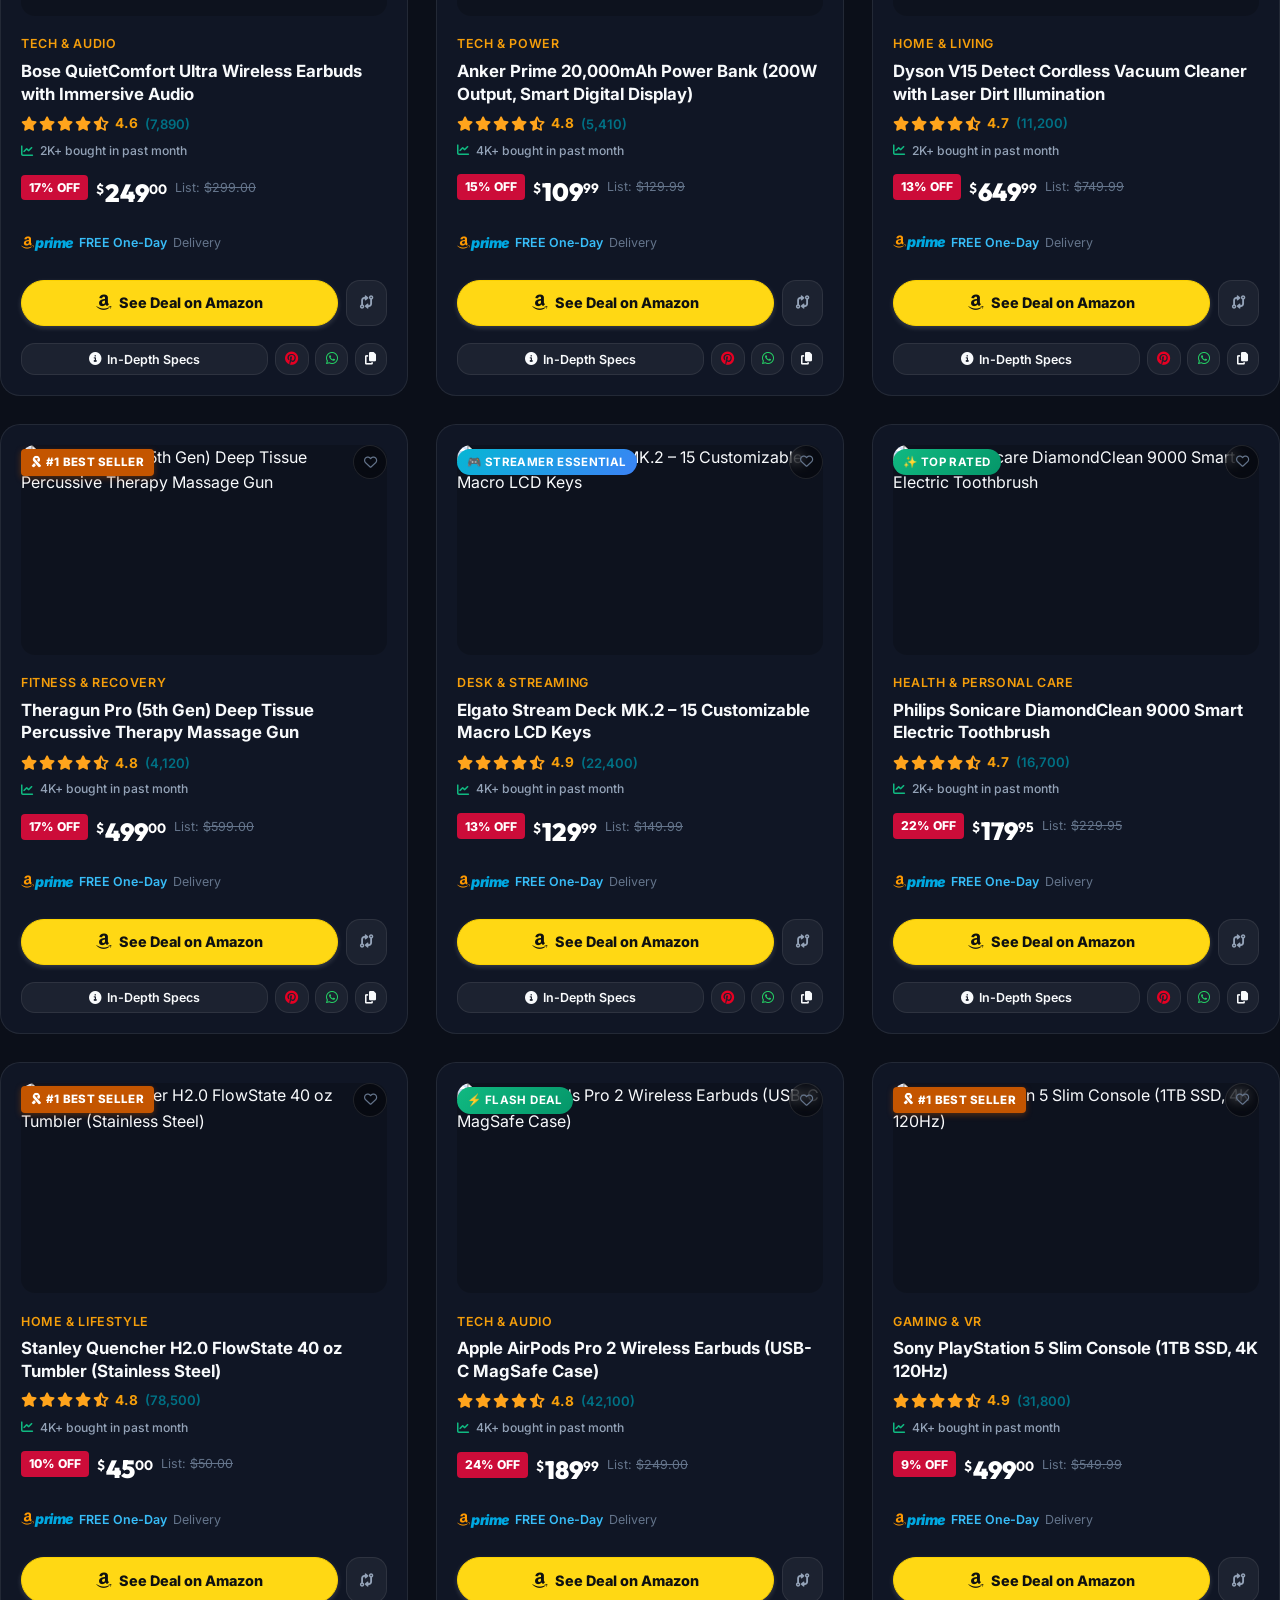
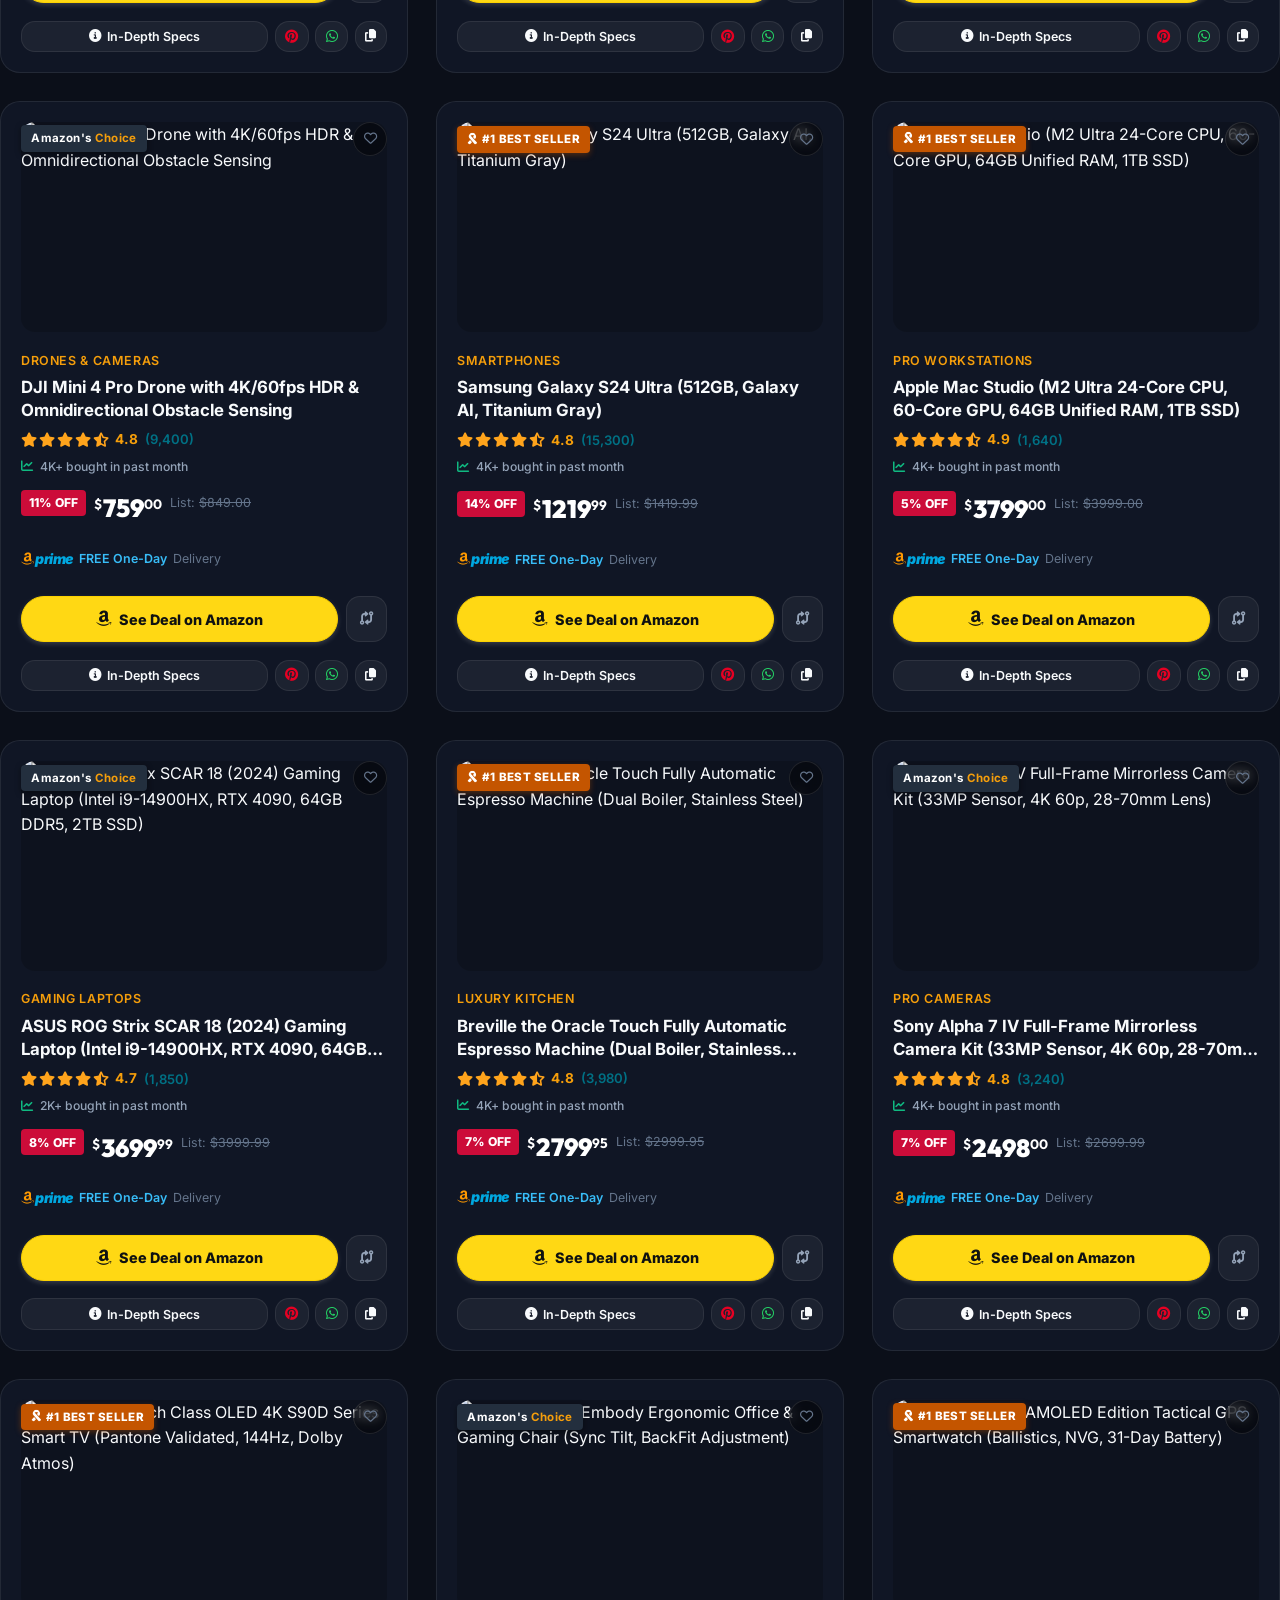
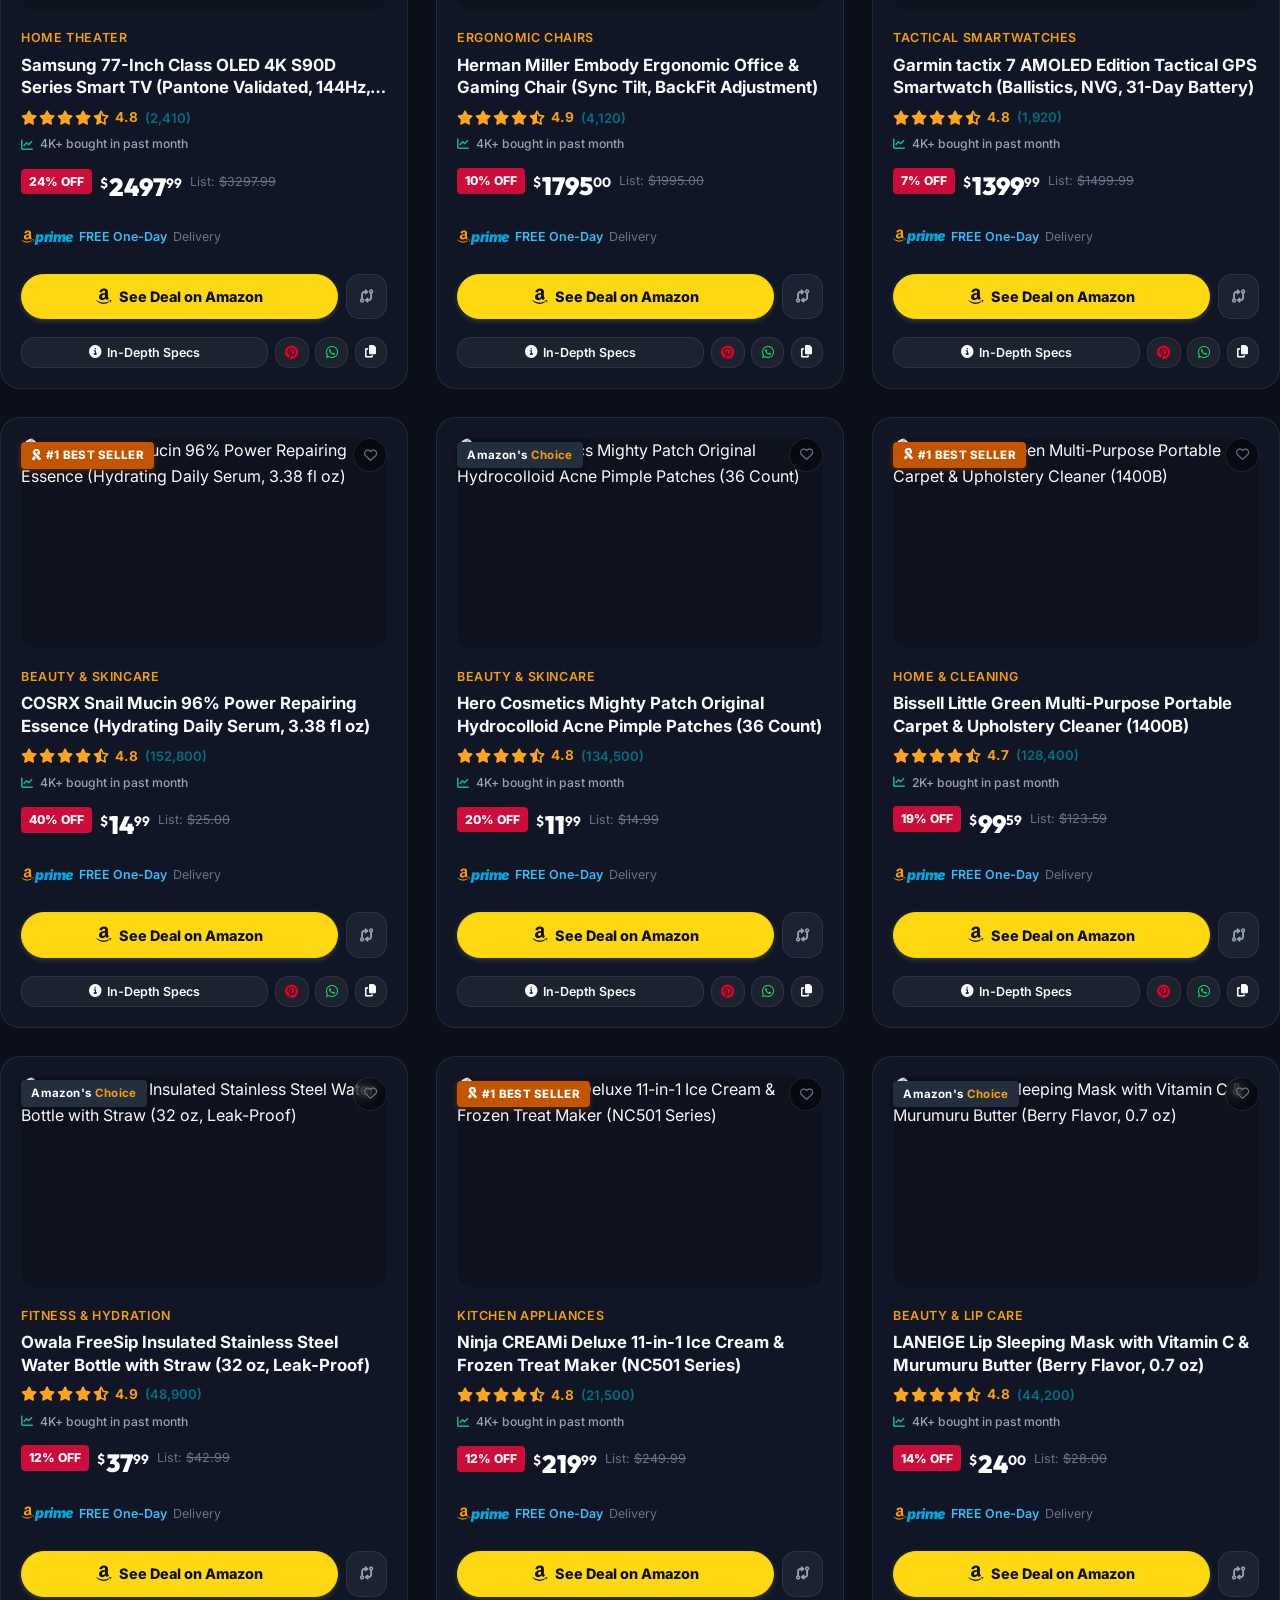
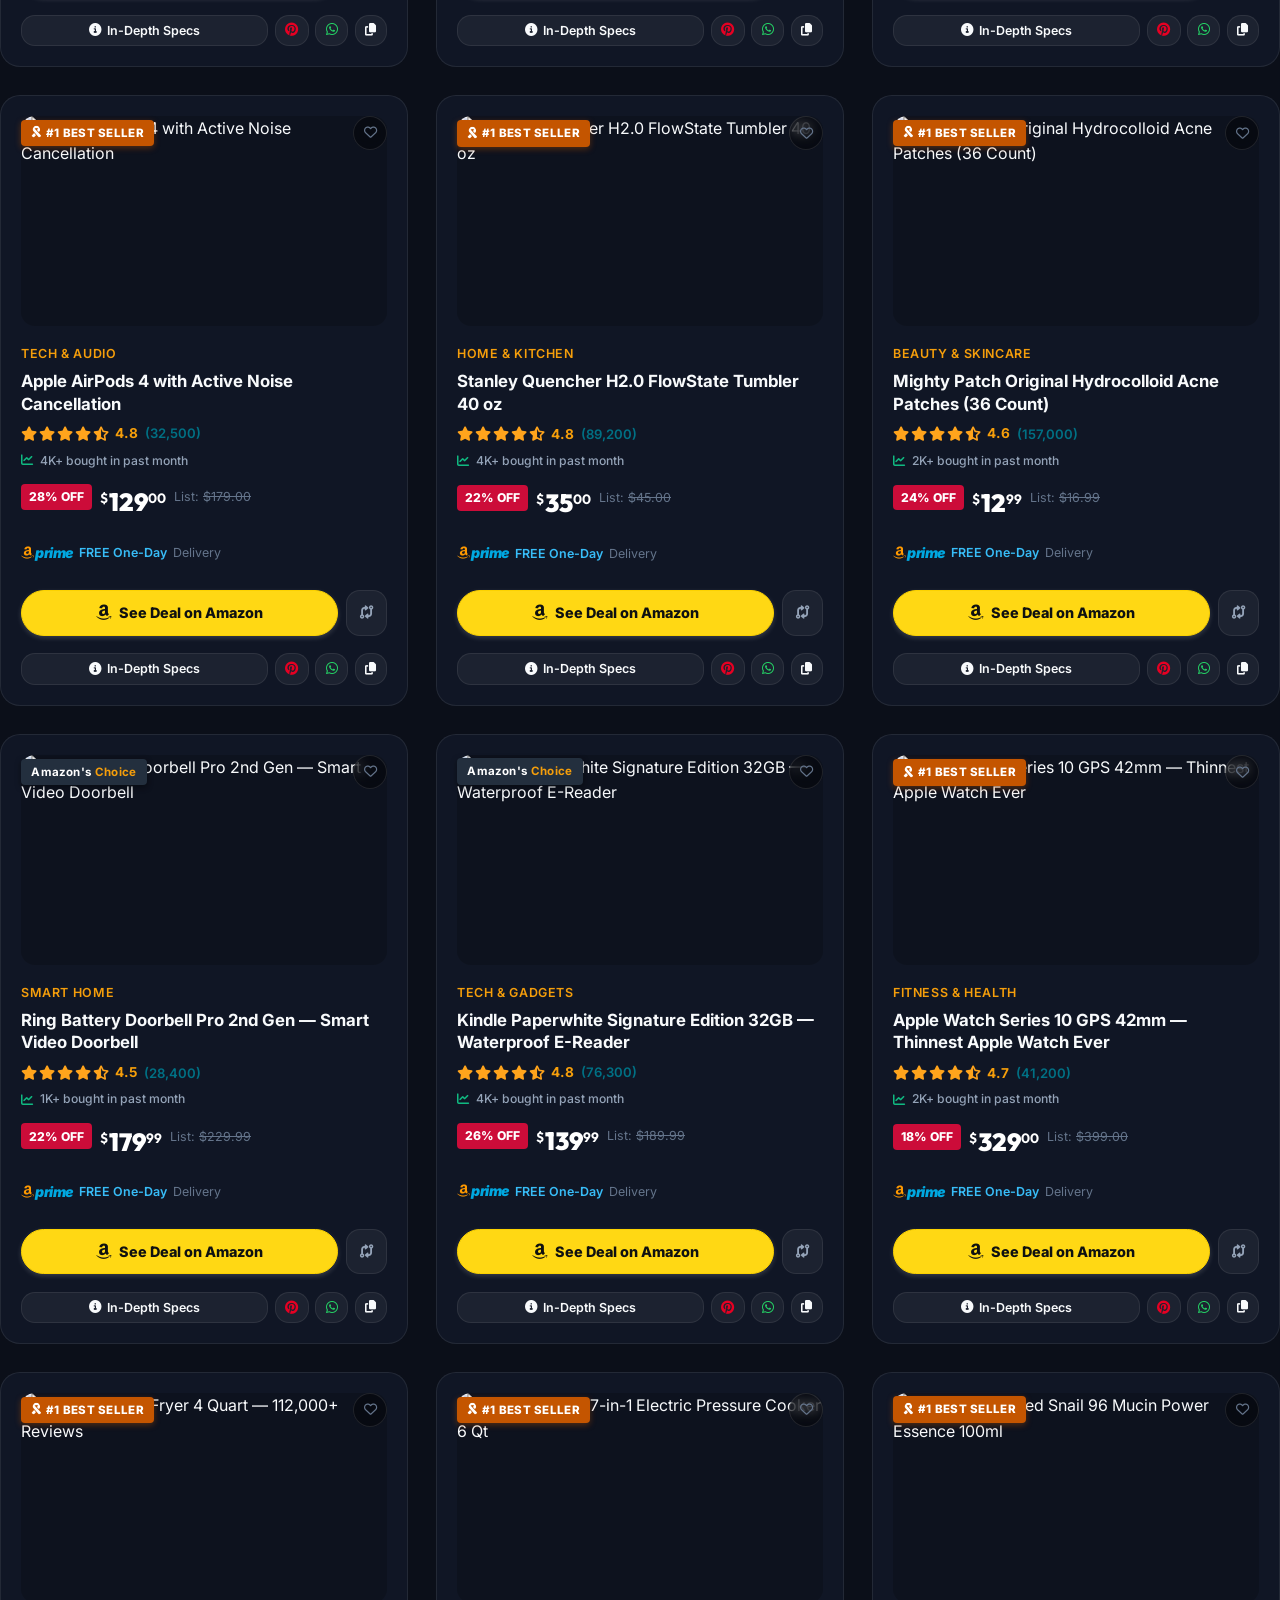
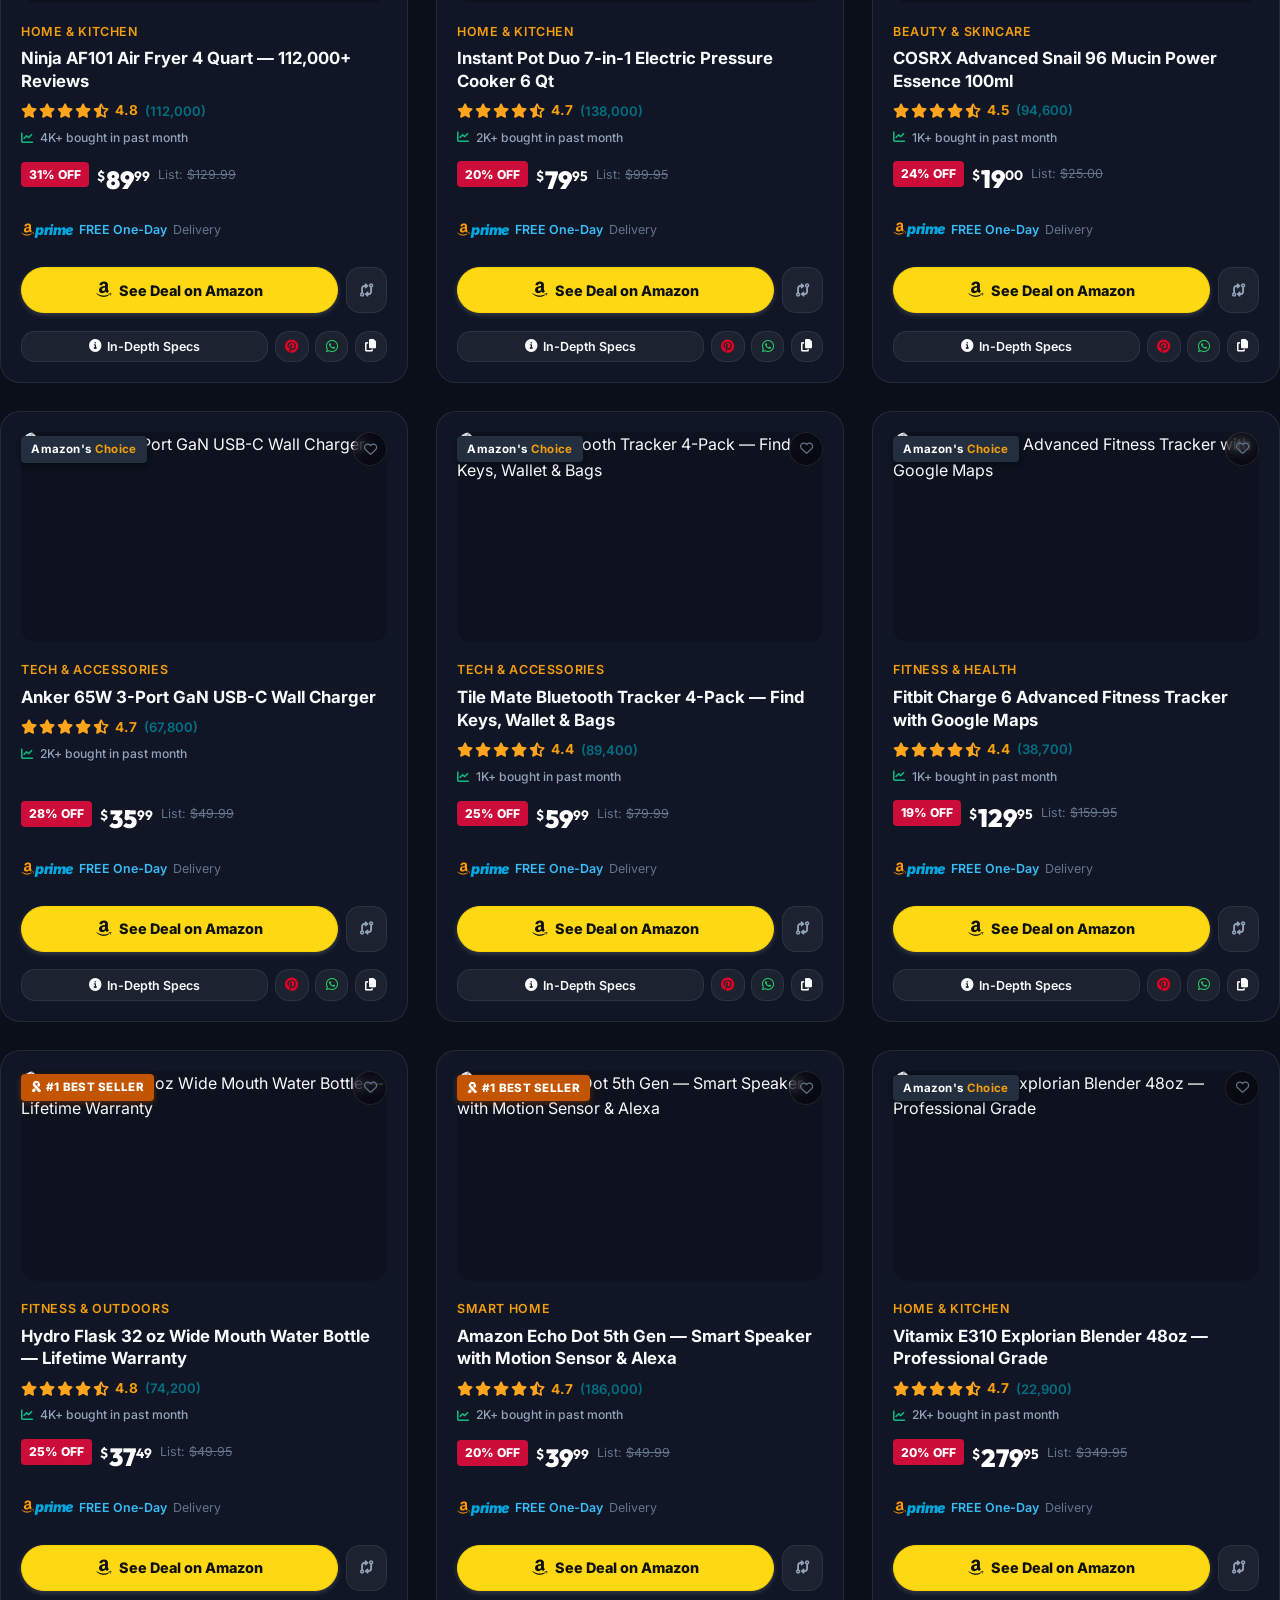
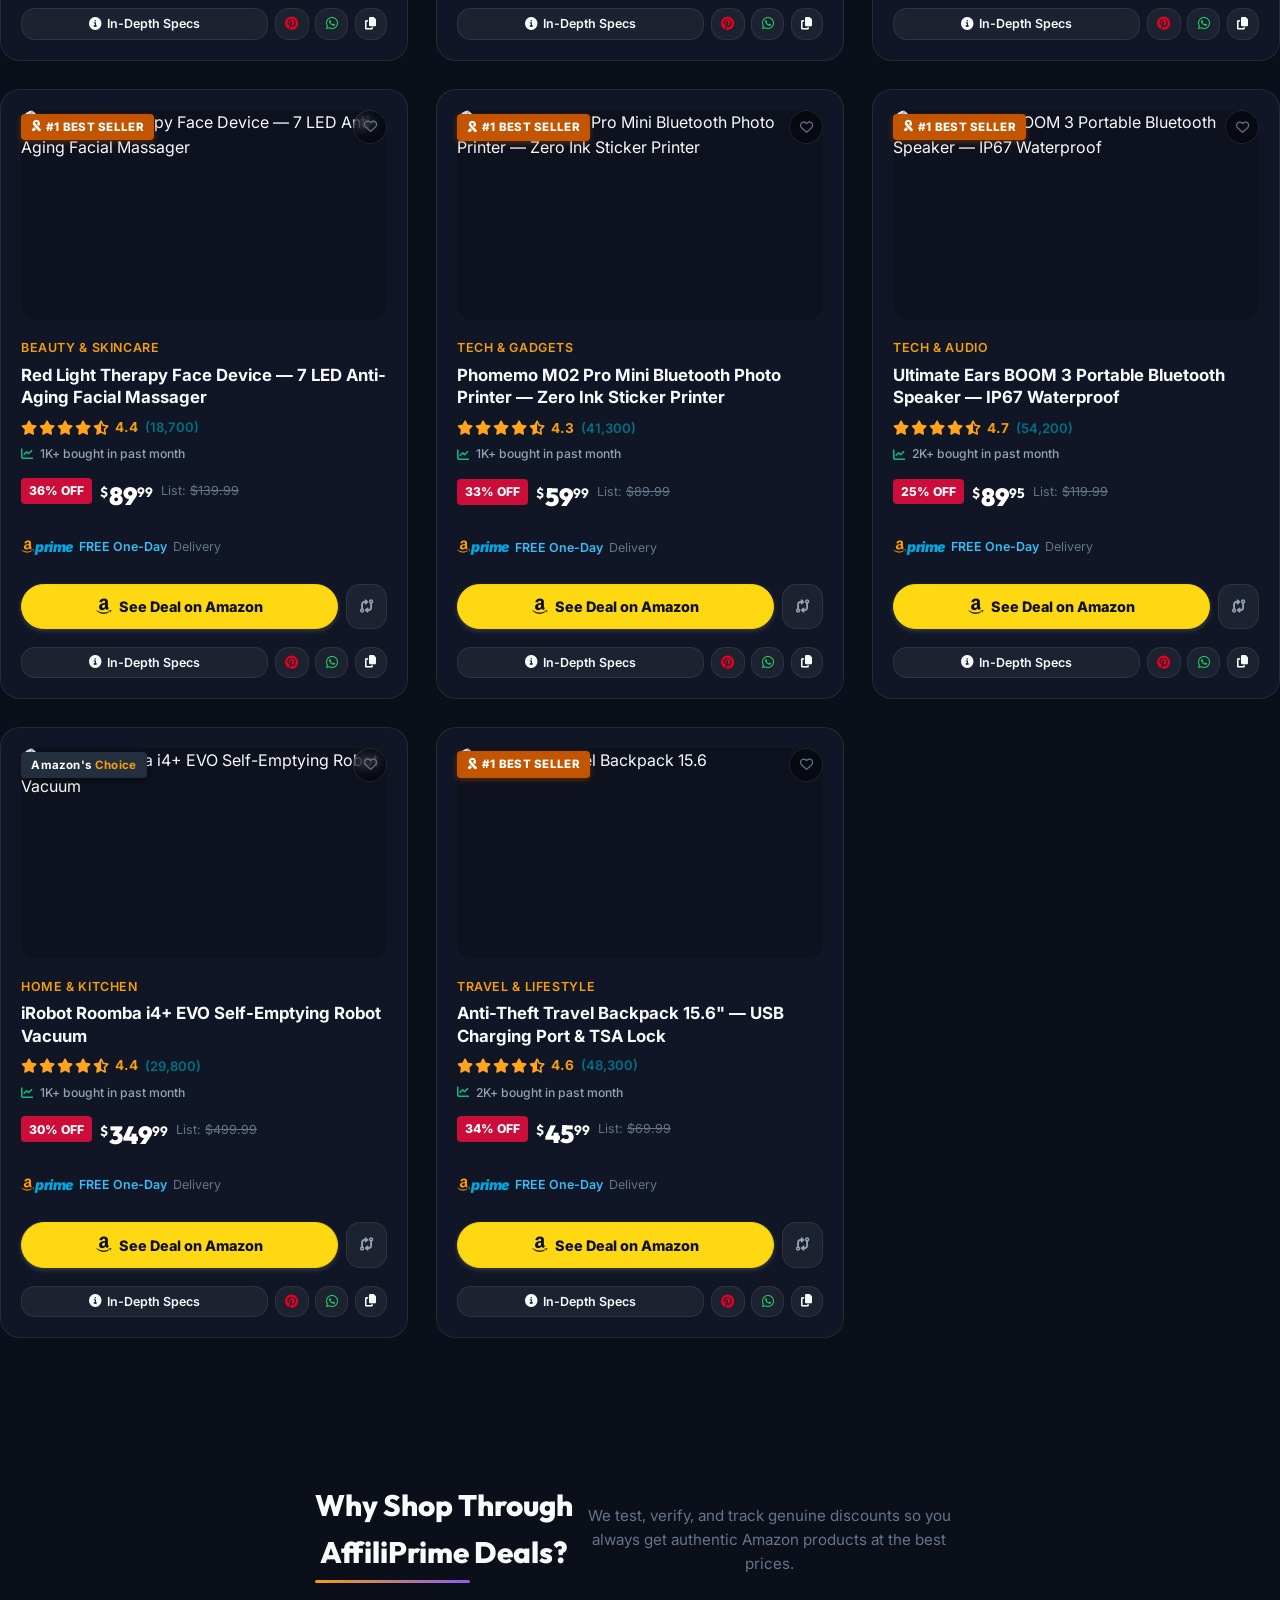
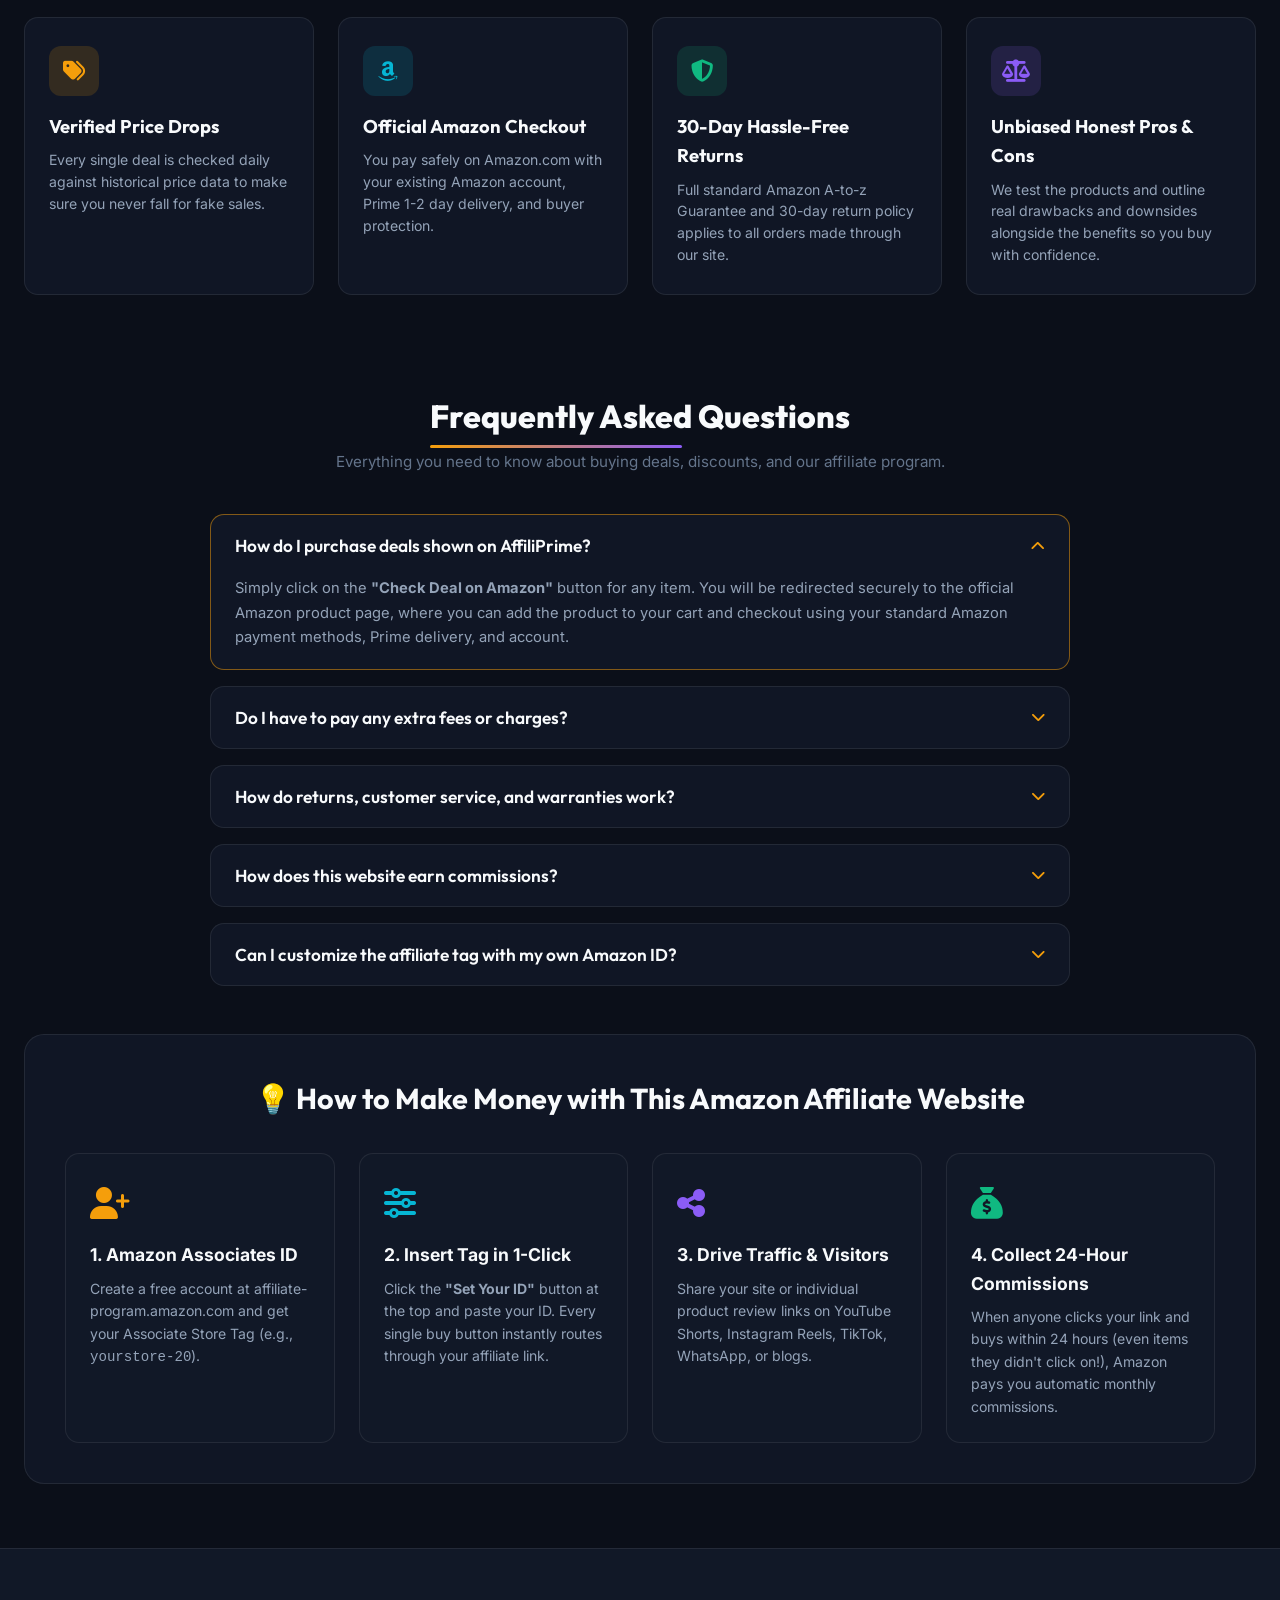
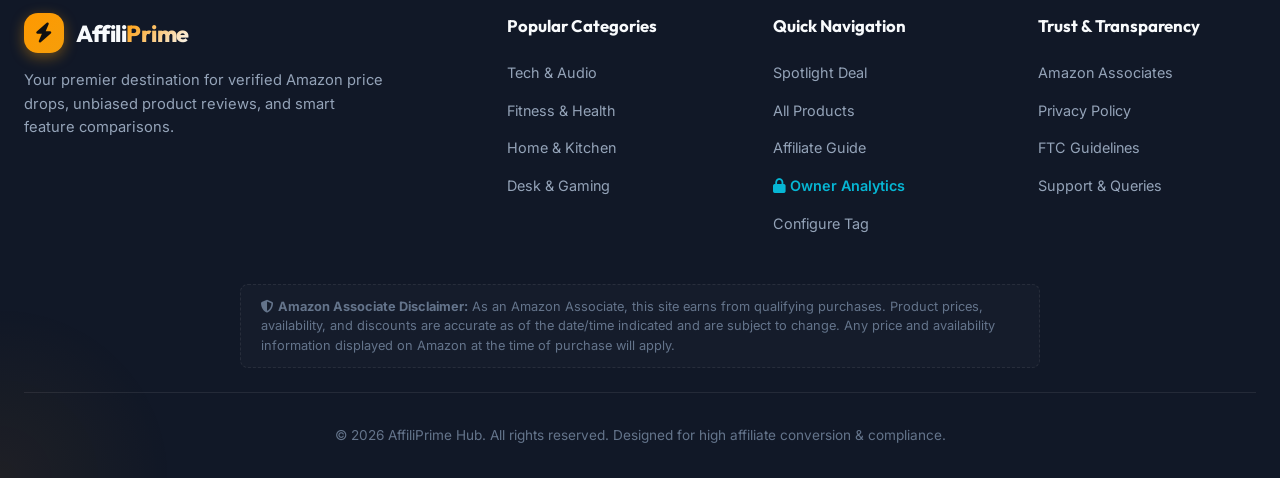
==== commit 8a7d2e10: "fix: broken HTML nesting in prime-guarantee-banner causing products to not show properly" ====
--- a/index.html
+++ b/index.html
@@ -405,11 +405,12 @@
             <div style="color: var(--text-secondary); font-size: 0.78rem;">All links redirect directly to official Amazon.com with Prime Fast Shipping &amp; A-to-z Buyer Protection</div>
           </div>
         </div>
-        <div style="display: flex; align-items: center; gap: 0.5rem;">
           <span style="background: rgba(16, 185, 129, 0.15); color: #10b981; border: 1px solid rgba(16, 185, 129, 0.3); font-size: 0.75rem; font-weight: 700; padding: 0.25rem 0.65rem; border-radius: 999px;">
             <i class="fa-solid fa-shield-halved"></i> 100% Clean &amp; Safe
           </span>
-      <!-- 100% Clean & Family-Safe Amazon Prime Free Trial Banner ($3 Bounty per signup) -->
+        </div>
+      </div>
+      <!-- Prime Free Trial Banner ($3 Bounty per signup) -->
       <div class="clean-prime-promo-banner" style="margin: 1.5rem 0 2rem; background: linear-gradient(135deg, rgba(0, 168, 225, 0.12), rgba(245, 158, 11, 0.08)); border: 1px solid rgba(0, 168, 225, 0.35); border-radius: var(--radius-md); padding: 1.15rem 1.35rem; display: flex; align-items: center; justify-content: space-between; flex-wrap: wrap; gap: 1rem; box-shadow: 0 4px 20px rgba(0,0,0,0.25);">
         <div style="display: flex; align-items: center; gap: 1rem;">
           <div style="width: 48px; height: 48px; border-radius: 12px; background: #00A8E1; display: flex; align-items: center; justify-content: center; color: #fff; font-size: 1.6rem; flex-shrink: 0; box-shadow: 0 4px 12px rgba(0, 168, 225, 0.4);">
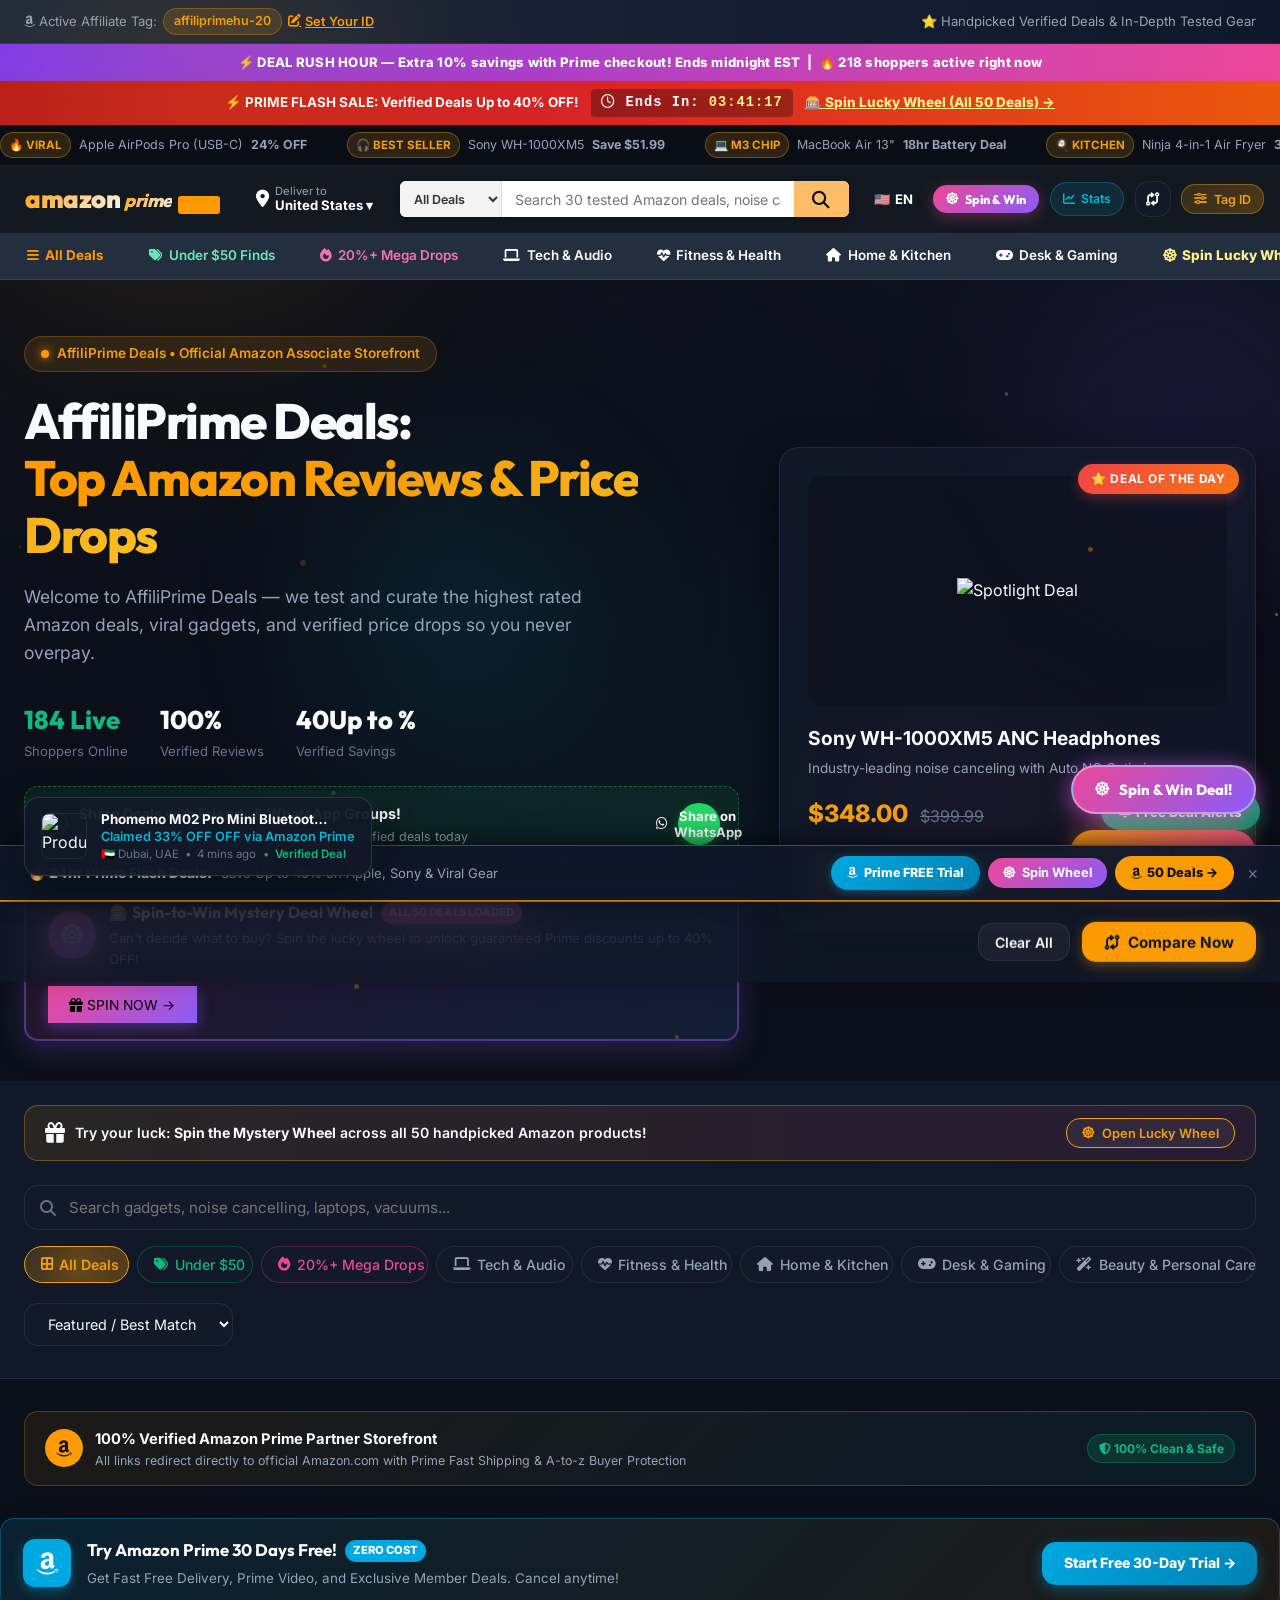
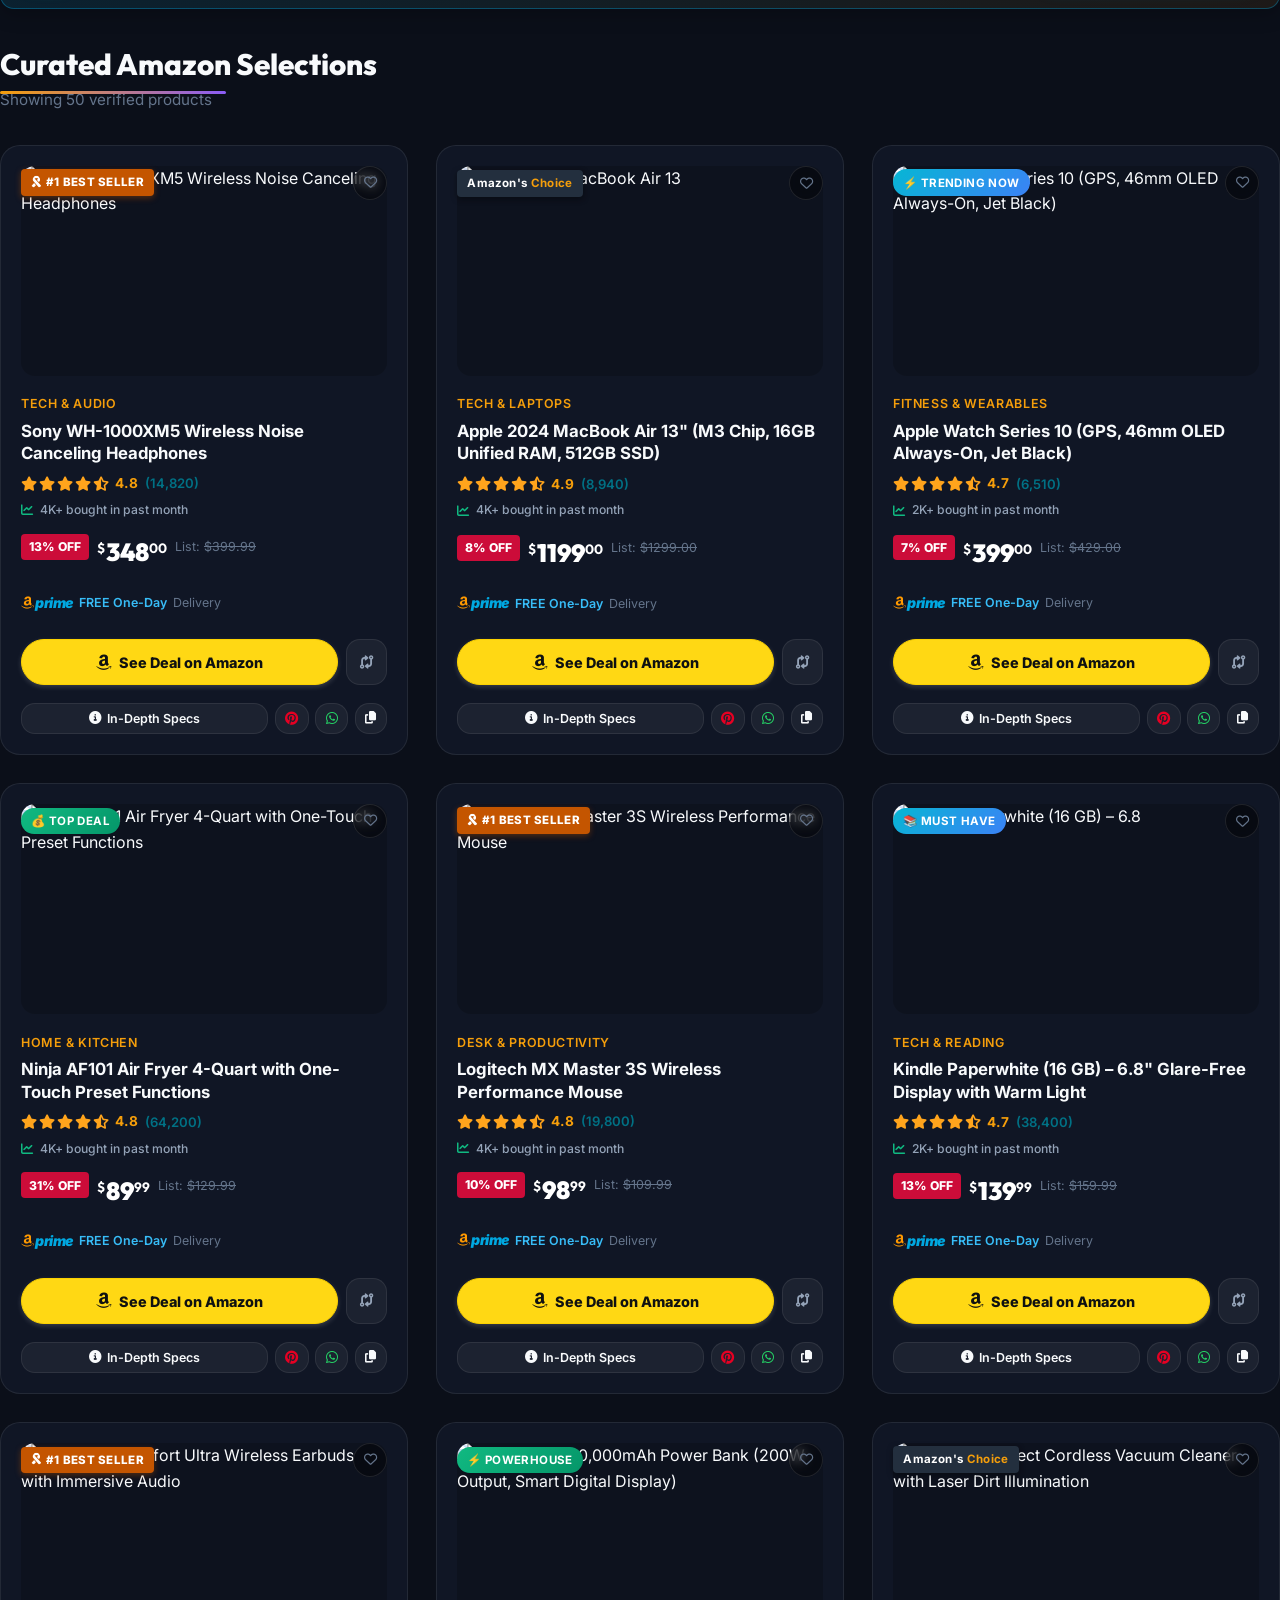
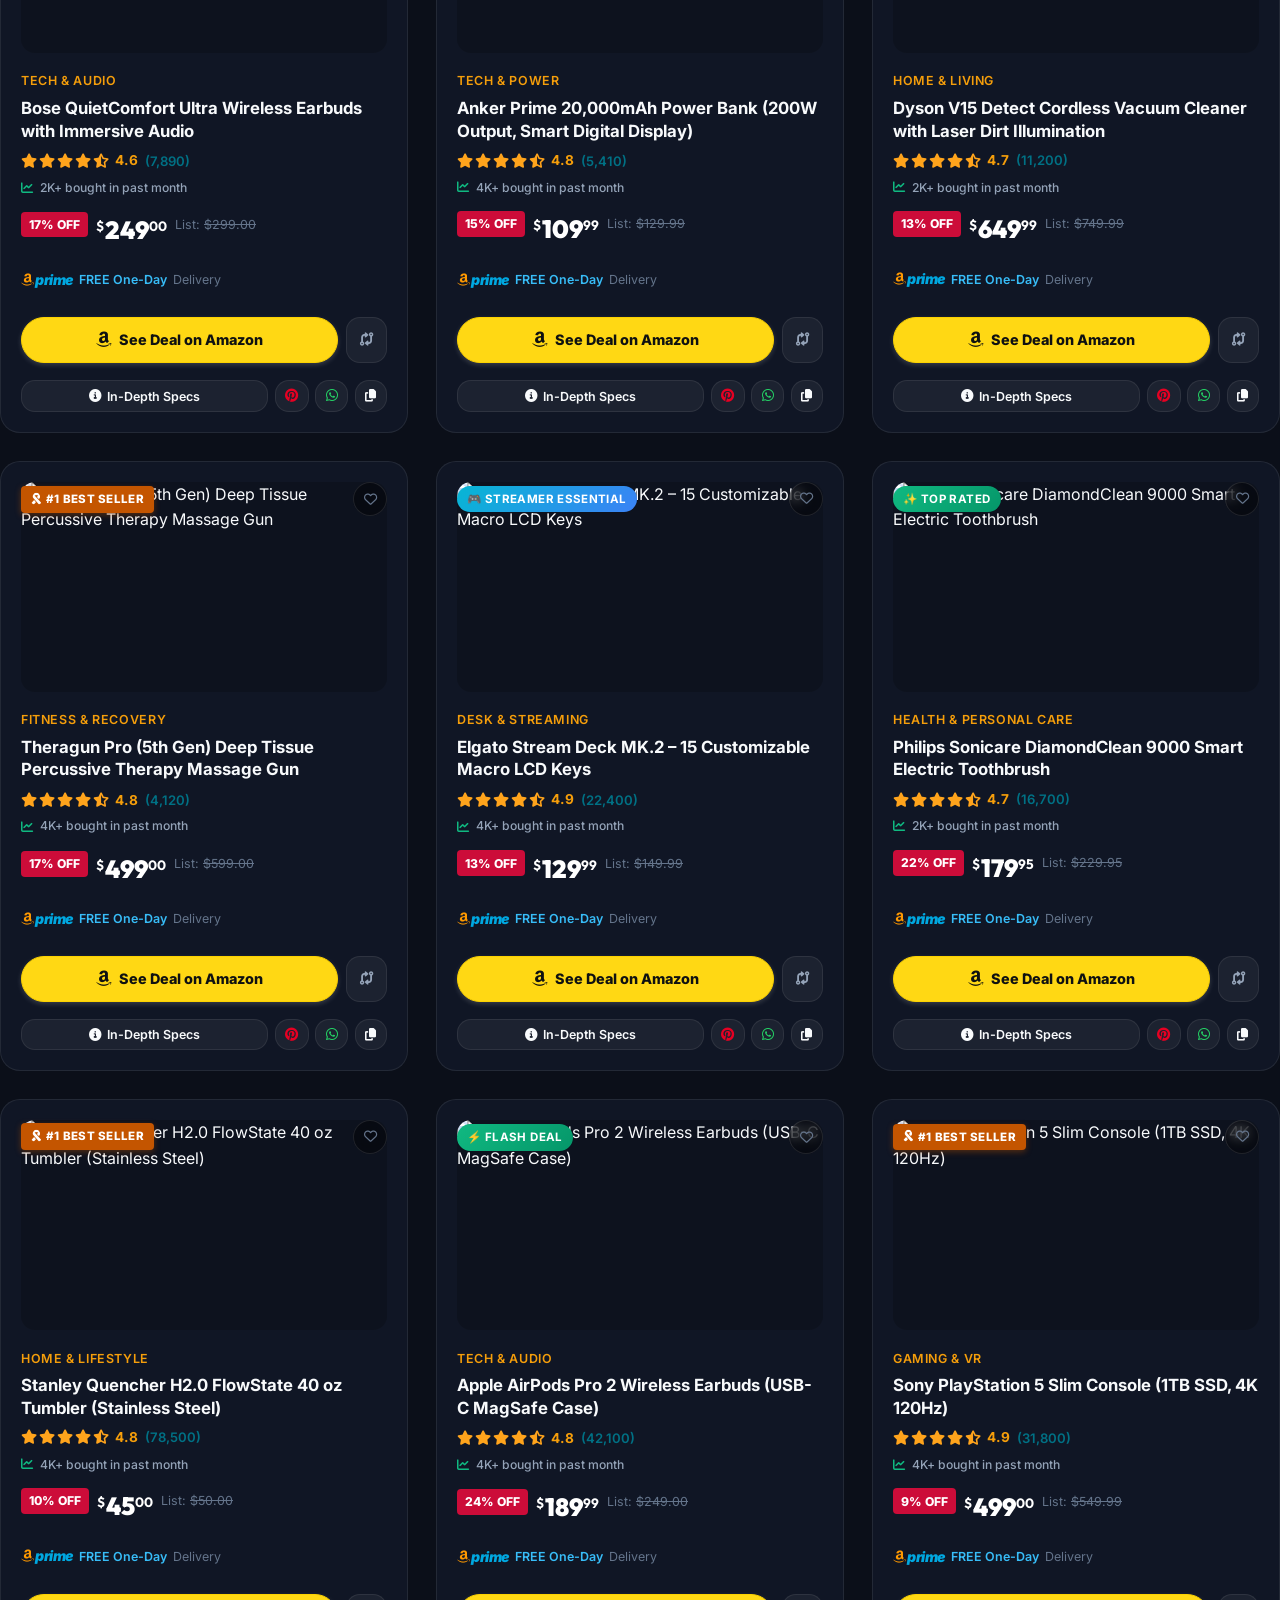
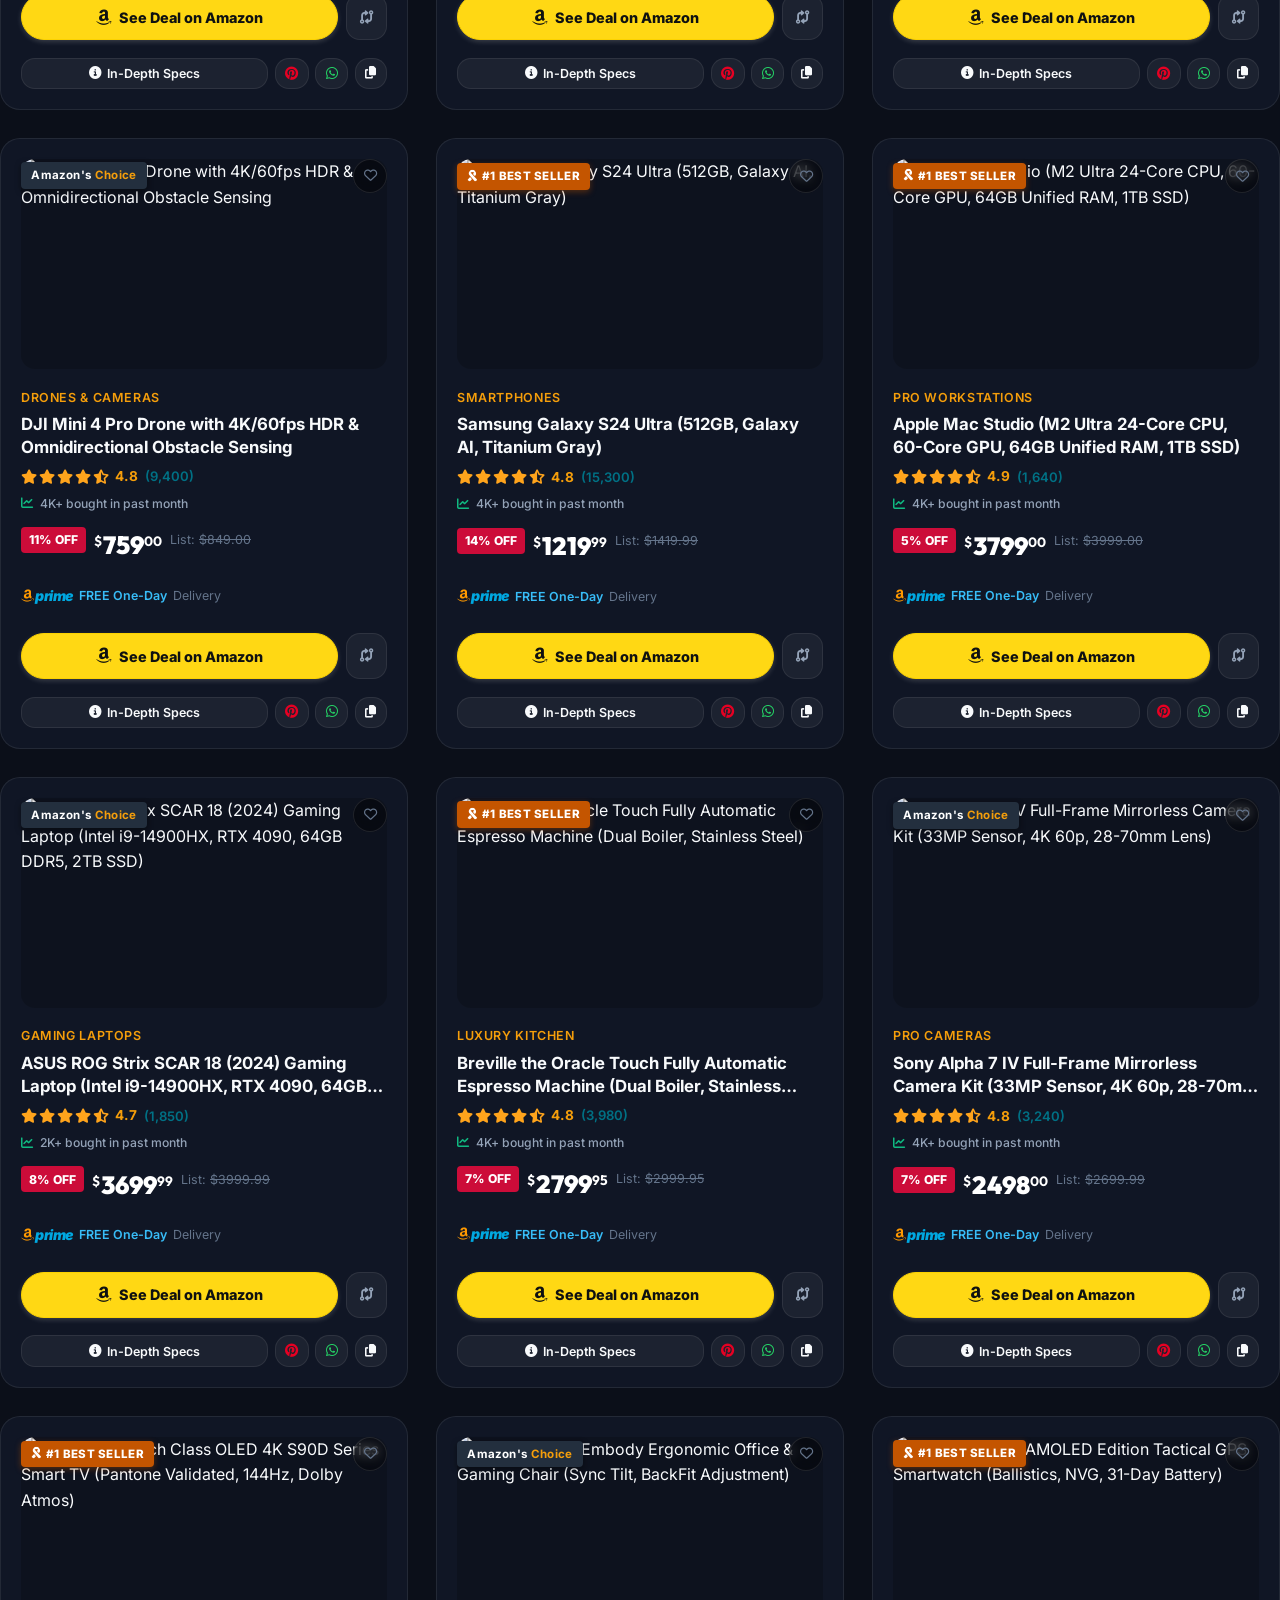
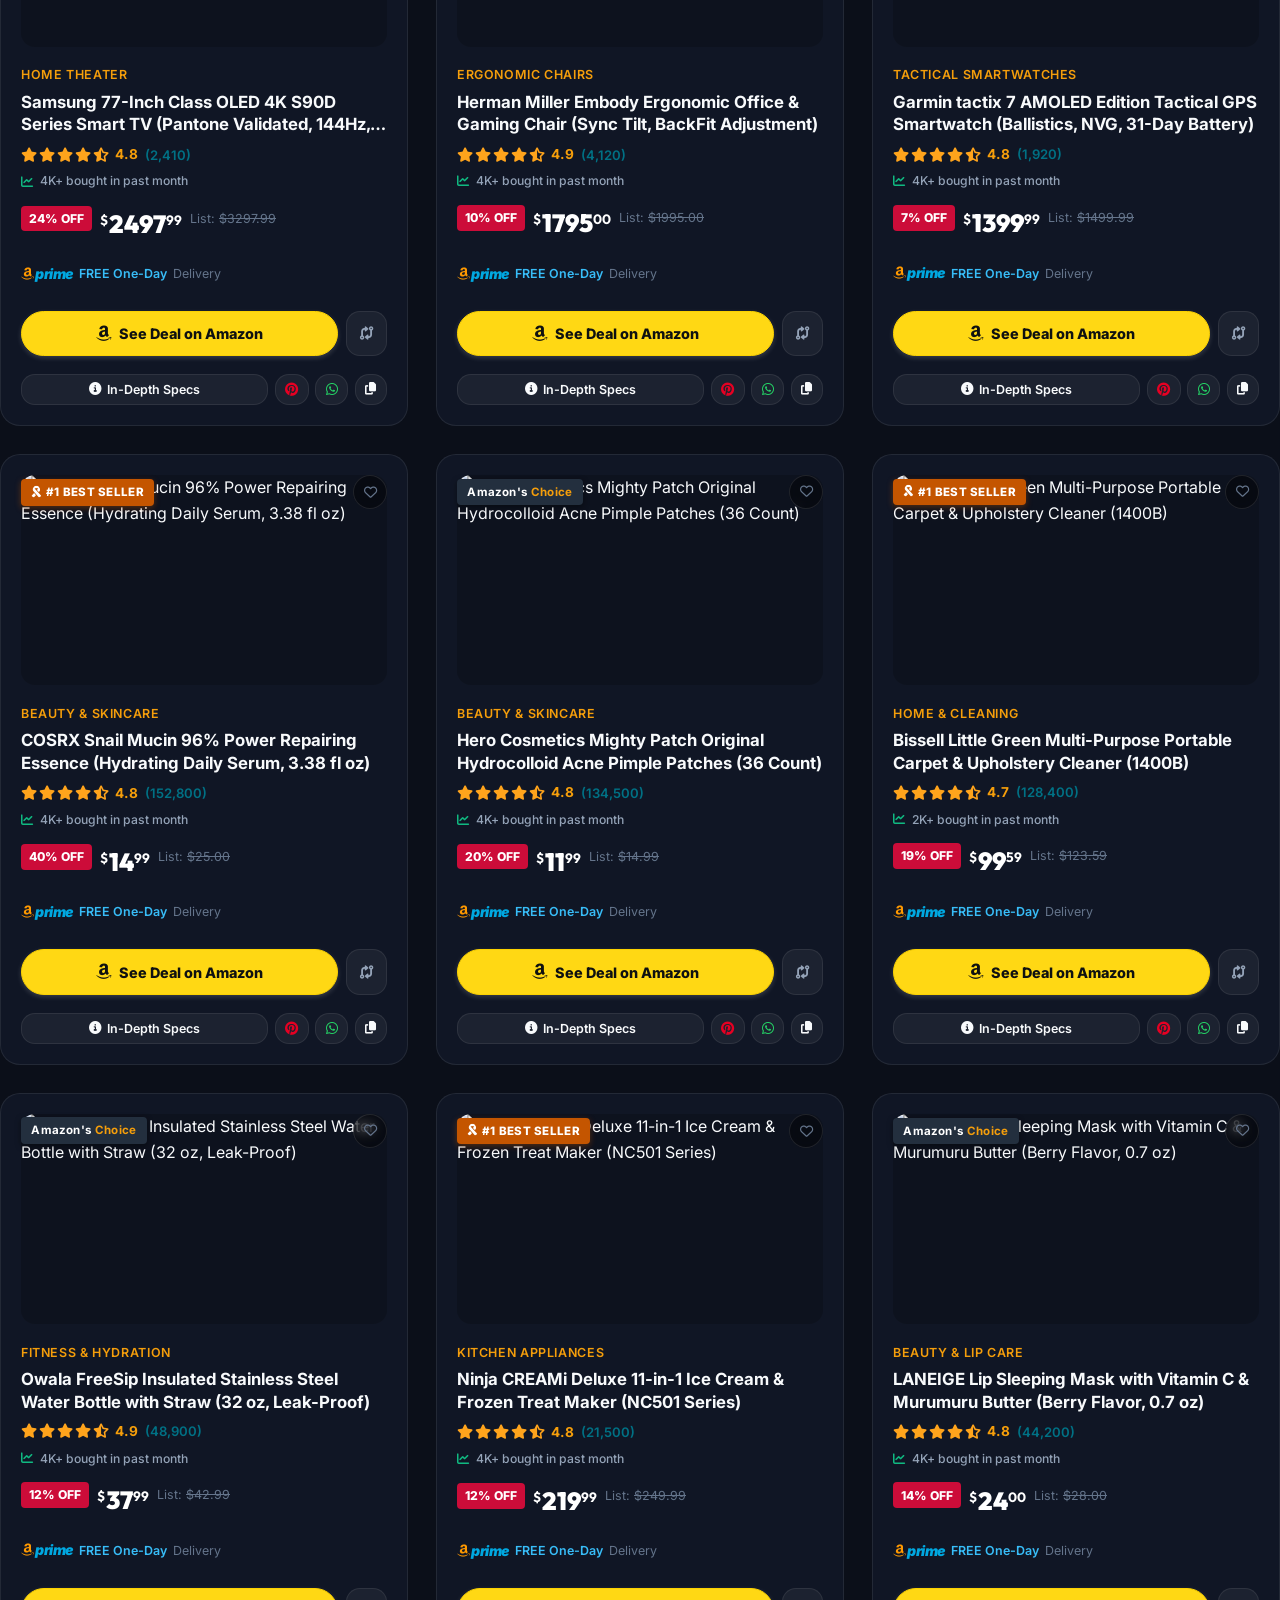
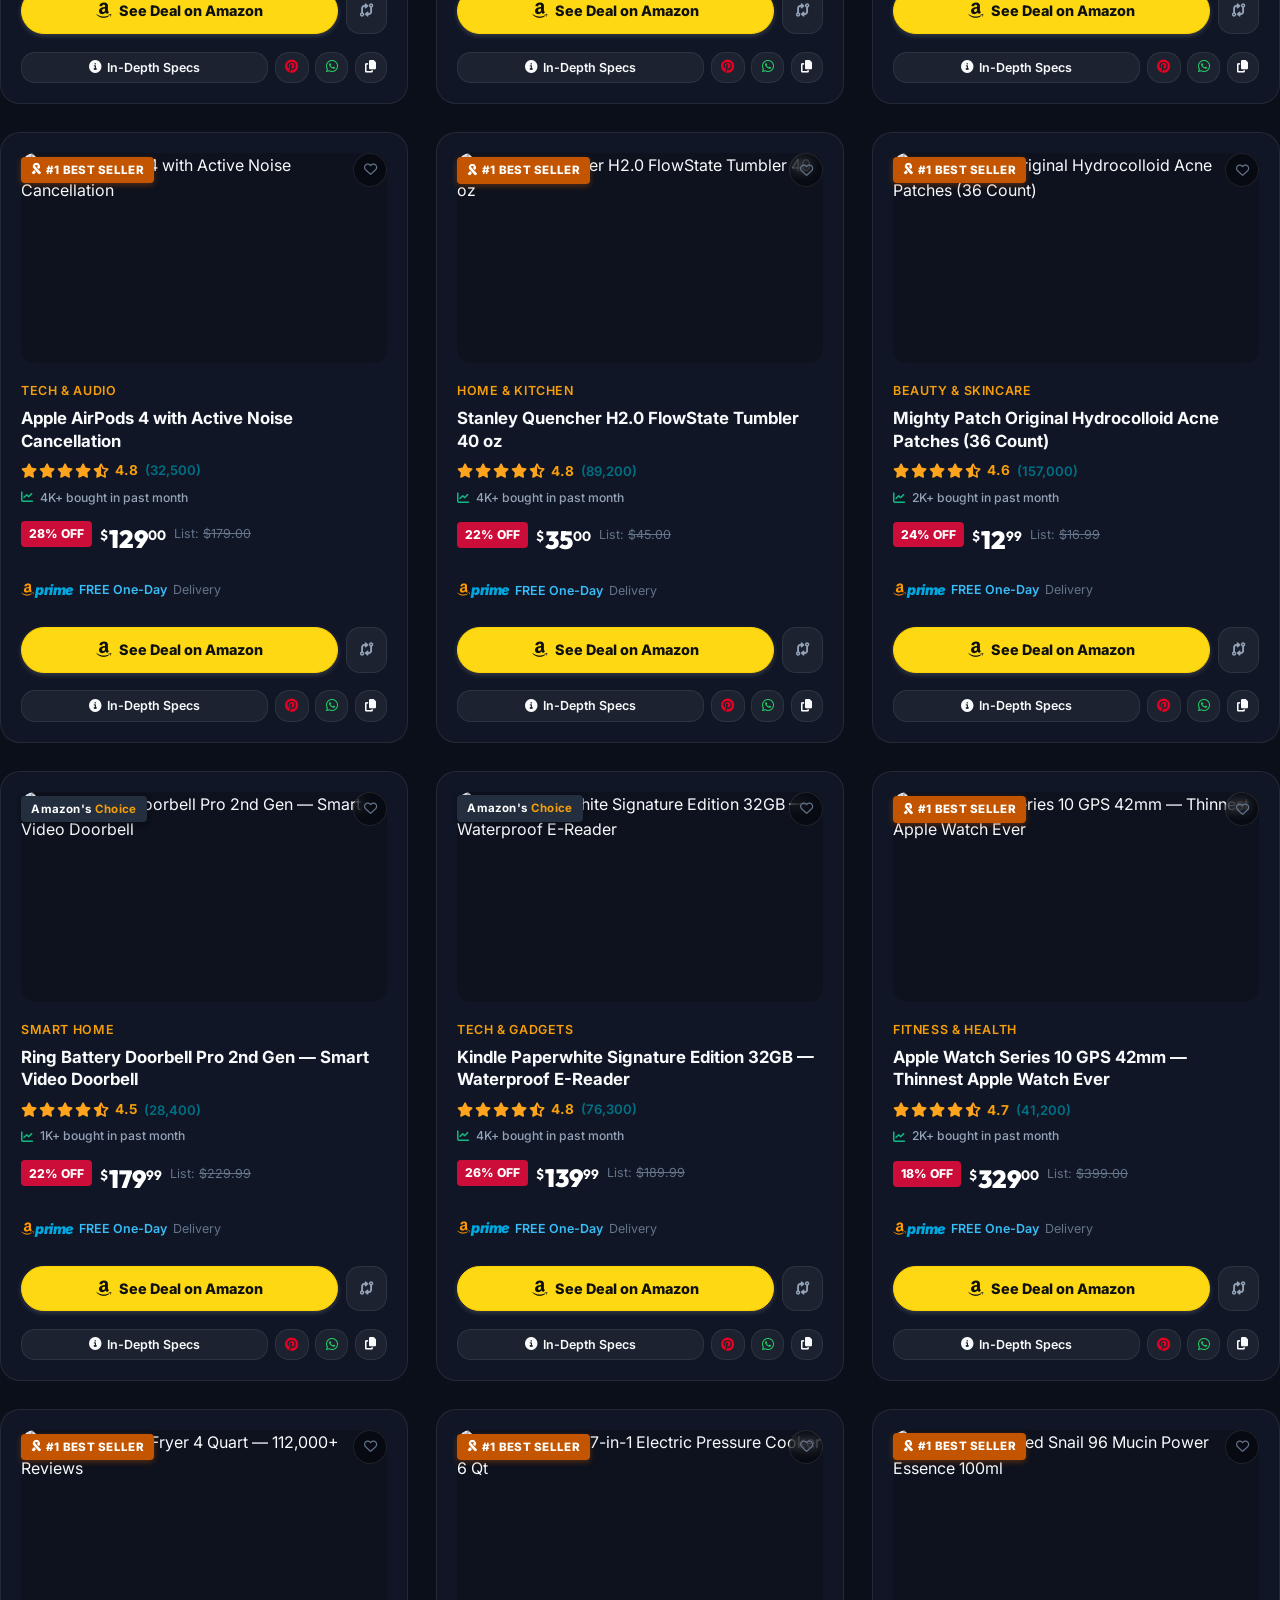
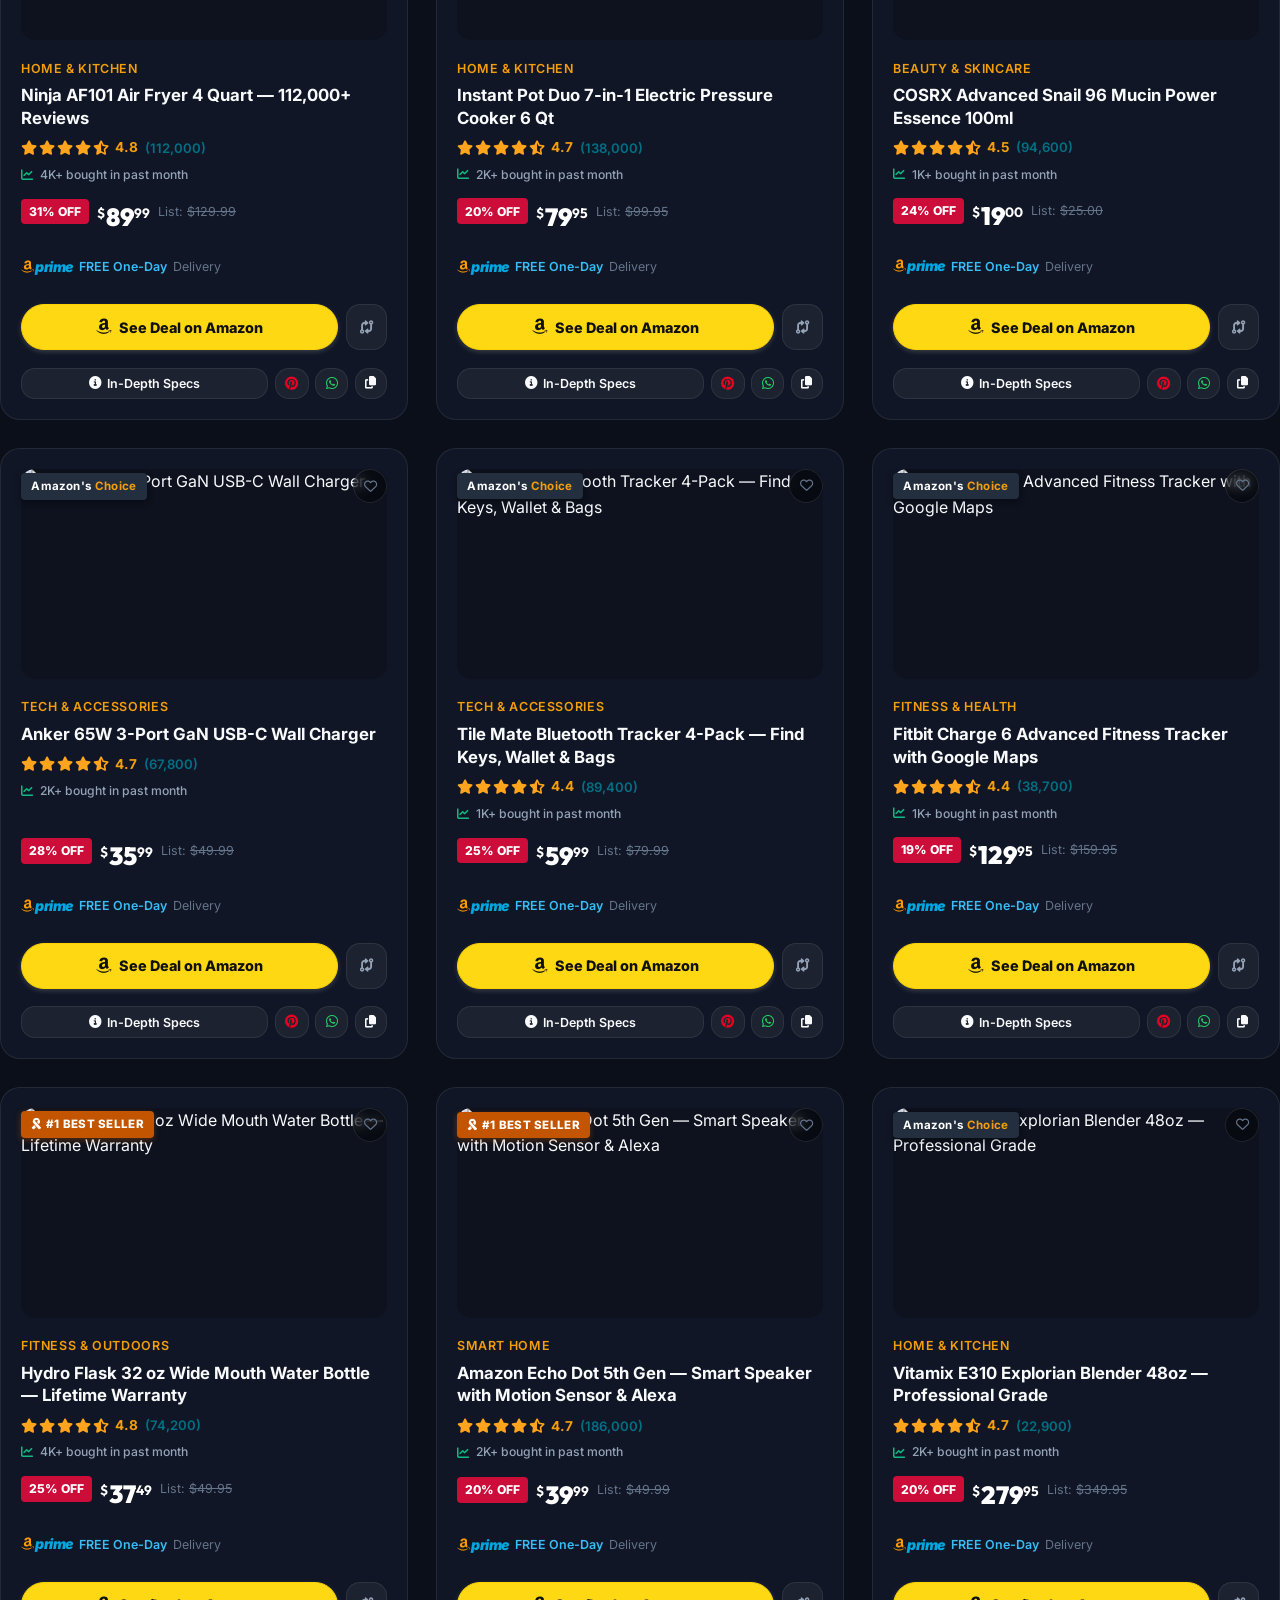
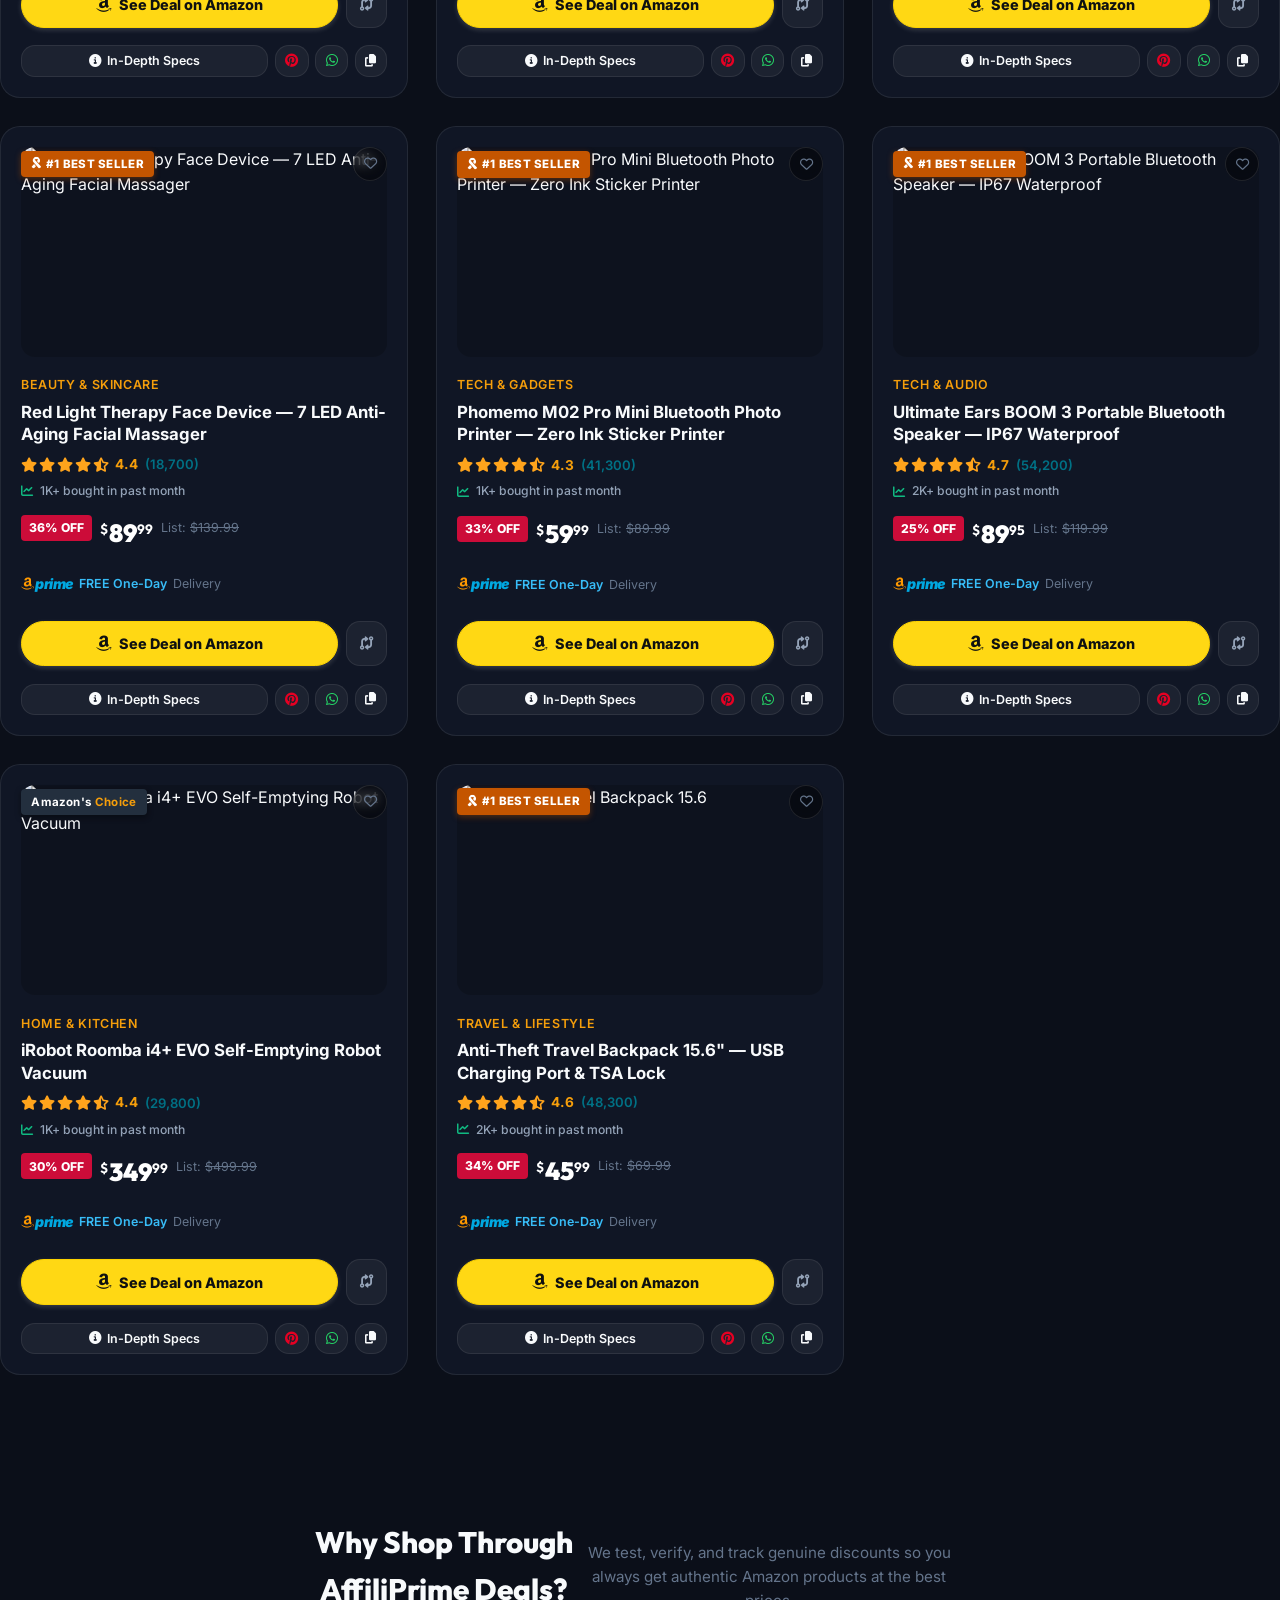
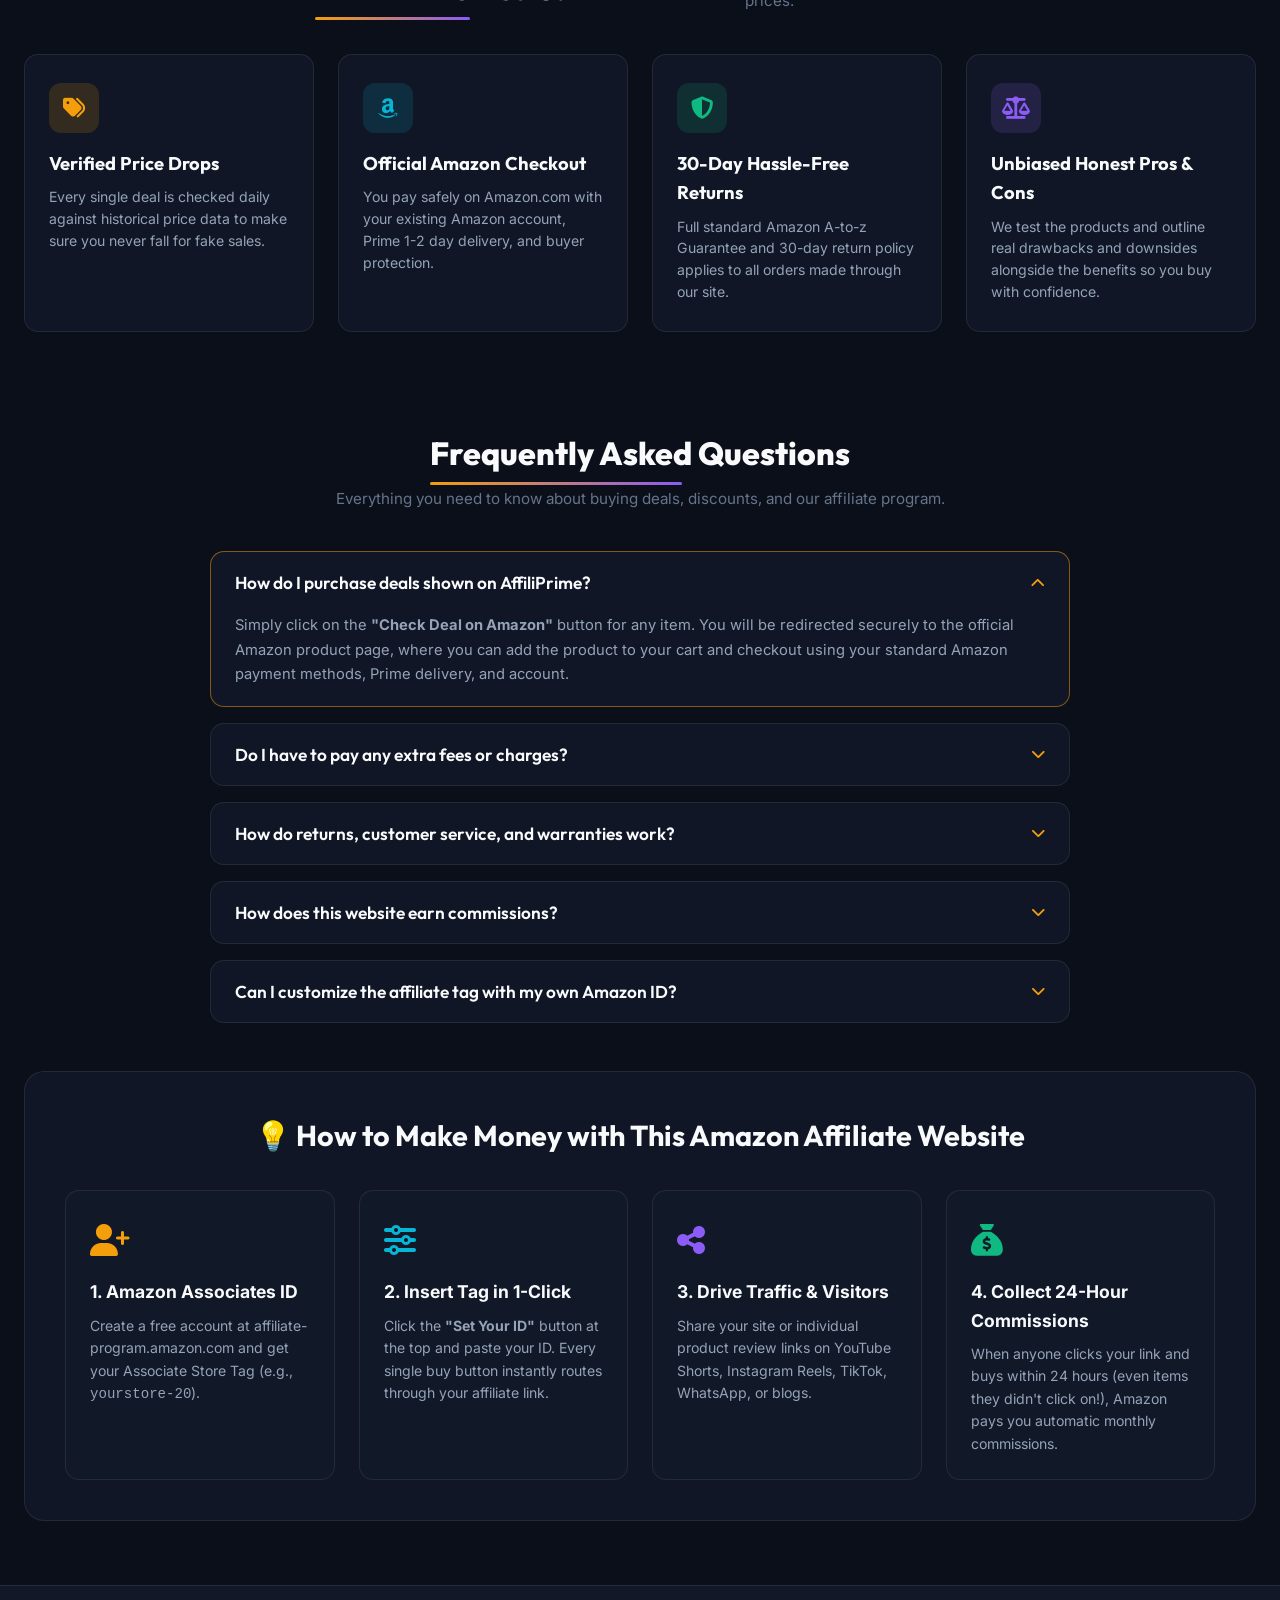
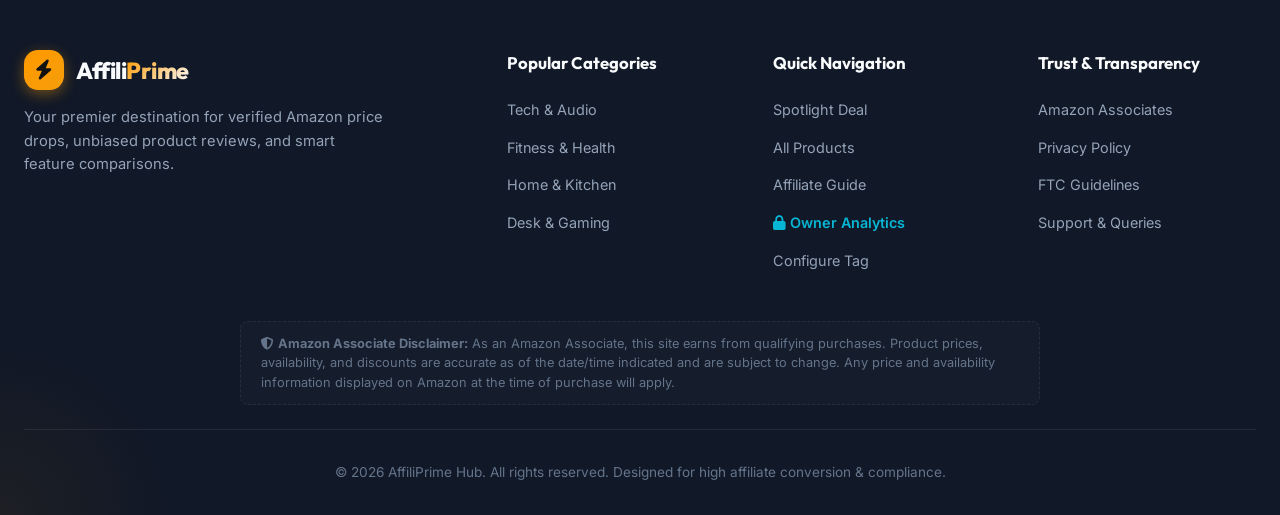
==== commit 20f099a1: "feat: add social proof toasts, confetti on deal click, live viewer counter, deal rush banner" ====
--- a/index.html
+++ b/index.html
@@ -1002,5 +1002,223 @@
   <script src="analytics.js?v=9.1"></script>
   <script src="app.js?v=9.1"></script>
   <script src="animations.js?v=1.1"></script>
+
+  <!-- ============================================================
+       🔥 MEGA FEATURES: Social Proof + Confetti + Live Counter
+       ============================================================ -->
+  <style>
+    /* Social Proof Toast */
+    #apSocialProofToast {
+      position: fixed;
+      bottom: 85px;
+      left: 1.25rem;
+      z-index: 9990;
+      background: rgba(15, 23, 42, 0.97);
+      border: 1px solid rgba(255,255,255,0.12);
+      border-left: 3px solid #10b981;
+      border-radius: 12px;
+      padding: 0.75rem 1rem;
+      display: flex;
+      align-items: center;
+      gap: 0.75rem;
+      max-width: 310px;
+      box-shadow: 0 8px 32px rgba(0,0,0,0.5);
+      transform: translateX(-360px);
+      transition: transform 0.45s cubic-bezier(0.34,1.56,0.64,1);
+      pointer-events: none;
+    }
+    #apSocialProofToast.show { transform: translateX(0); }
+    #apSocialProofToast .sp-avatar {
+      width: 38px; height: 38px; border-radius: 50%;
+      background: linear-gradient(135deg, #f59e0b, #ec4899);
+      display: flex; align-items: center; justify-content: center;
+      font-size: 1.1rem; flex-shrink: 0; font-weight: 800; color: #fff;
+    }
+    #apSocialProofToast .sp-text { font-size: 0.8rem; line-height: 1.4; }
+    #apSocialProofToast .sp-name { font-weight: 800; color: #f8fafc; }
+    #apSocialProofToast .sp-action { color: #94a3b8; }
+    #apSocialProofToast .sp-product { color: #f59e0b; font-weight: 700; }
+    #apSocialProofToast .sp-time { font-size: 0.7rem; color: #475569; margin-top: 2px; }
+
+    /* Confetti Canvas */
+    #apConfettiCanvas {
+      position: fixed; inset: 0; z-index: 9998;
+      pointer-events: none; display: none;
+    }
+
+    /* Live Viewers Badge on hero stats */
+    .live-viewers-count { color: #10b981 !important; font-weight: 800 !important; }
+
+    /* Deal Rush Hour Banner */
+    #dealRushBanner {
+      background: linear-gradient(90deg, #7c3aed, #ec4899, #f59e0b);
+      background-size: 200% 100%;
+      animation: rushGradient 3s ease infinite;
+      color: #fff;
+      text-align: center;
+      padding: 0.5rem 1rem;
+      font-size: 0.82rem;
+      font-weight: 800;
+      letter-spacing: 0.02em;
+    }
+    @keyframes rushGradient {
+      0%   { background-position: 0% 50%; }
+      50%  { background-position: 100% 50%; }
+      100% { background-position: 0% 50%; }
+    }
+  </style>
+
+  <!-- Social Proof Toast HTML -->
+  <div id="apSocialProofToast" role="status" aria-live="polite">
+    <div class="sp-avatar" id="spAvatar">M</div>
+    <div class="sp-text">
+      <div><span class="sp-name" id="spName">Mike</span> <span class="sp-action">from</span> <span class="sp-name" id="spCity">New York</span></div>
+      <div class="sp-action">just got <span class="sp-product" id="spProduct">Sony WH-1000XM5</span></div>
+      <div class="sp-action">and saved <span class="sp-product" id="spSaving">$51.99</span> 🔥</div>
+      <div class="sp-time" id="spTime">2 minutes ago</div>
+    </div>
+  </div>
+
+  <!-- Confetti Canvas -->
+  <canvas id="apConfettiCanvas"></canvas>
+
+  <script>
+    // ================================================================
+    // 🔔 SOCIAL PROOF NOTIFICATION ENGINE
+    // ================================================================
+    const spNames = ['Mike','Sarah','James','Emma','Chris','Ashley','Tyler','Jessica','Brandon','Megan','Ryan','Lauren','Kevin','Nicole','Dylan','Brittany','Josh','Kayla','Nathan','Amber'];
+    const spCities = ['New York','Los Angeles','Chicago','Houston','Phoenix','San Diego','Austin','Dallas','Seattle','Denver','Boston','Miami','Atlanta','Portland','Nashville','Charlotte','Las Vegas','Minneapolis','Tampa','Orlando'];
+    const spProducts = [
+      { name: 'Sony WH-1000XM5', saving: '$51.99' },
+      { name: 'Apple AirPods Pro', saving: '$30.00' },
+      { name: 'MacBook Air M3', saving: '$100.00' },
+      { name: 'Ninja Air Fryer', saving: '$38.99' },
+      { name: 'Stanley 40oz Tumbler', saving: '$15.99' },
+      { name: 'Kindle Paperwhite', saving: '$25.00' },
+      { name: 'Echo Dot (5th Gen)', saving: '$22.99' },
+      { name: 'Ring Video Doorbell', saving: '$40.00' },
+      { name: 'Instant Pot Duo', saving: '$29.99' },
+      { name: 'Anker Power Bank', saving: '$18.00' },
+    ];
+    const spTimes = ['just now', '1 minute ago', '2 minutes ago', '3 minutes ago', '5 minutes ago', 'moments ago'];
+
+    function getRnd(arr) { return arr[Math.floor(Math.random() * arr.length)]; }
+
+    function showSocialProof() {
+      const name = getRnd(spNames);
+      const city = getRnd(spCities);
+      const prod = getRnd(spProducts);
+      const time = getRnd(spTimes);
+      const initials = name[0];
+      const colors = ['linear-gradient(135deg,#f59e0b,#ec4899)','linear-gradient(135deg,#06b6d4,#3b82f6)','linear-gradient(135deg,#10b981,#059669)','linear-gradient(135deg,#8b5cf6,#ec4899)'];
+
+      document.getElementById('spAvatar').textContent = initials;
+      document.getElementById('spAvatar').style.background = getRnd(colors);
+      document.getElementById('spName').textContent = name;
+      document.getElementById('spCity').textContent = city;
+      document.getElementById('spProduct').textContent = prod.name;
+      document.getElementById('spSaving').textContent = prod.saving;
+      document.getElementById('spTime').textContent = time;
+
+      const toast = document.getElementById('apSocialProofToast');
+      toast.classList.add('show');
+      setTimeout(() => toast.classList.remove('show'), 4500);
+    }
+
+    // First show after 8 seconds, then every 25-40 seconds
+    setTimeout(() => {
+      showSocialProof();
+      setInterval(showSocialProof, 25000 + Math.random() * 15000);
+    }, 8000);
+
+
+    // ================================================================
+    // 🎉 CONFETTI ON DEAL CLICK
+    // ================================================================
+    const confettiCanvas = document.getElementById('apConfettiCanvas');
+    const confettiCtx = confettiCanvas.getContext('2d');
+    let confettiPieces = [];
+    let confettiAnimId = null;
+
+    function launchConfetti() {
+      confettiCanvas.style.display = 'block';
+      confettiCanvas.width = window.innerWidth;
+      confettiCanvas.height = window.innerHeight;
+      confettiPieces = [];
+      const colors = ['#f59e0b','#ec4899','#10b981','#06b6d4','#8b5cf6','#ef4444','#ffffff','#ff9900'];
+      for (let i = 0; i < 120; i++) {
+        confettiPieces.push({
+          x: Math.random() * confettiCanvas.width,
+          y: Math.random() * confettiCanvas.height - confettiCanvas.height,
+          w: Math.random() * 10 + 5,
+          h: Math.random() * 6 + 3,
+          color: colors[Math.floor(Math.random() * colors.length)],
+          rotation: Math.random() * 360,
+          vx: (Math.random() - 0.5) * 4,
+          vy: Math.random() * 4 + 2,
+          vr: (Math.random() - 0.5) * 6,
+          alpha: 1
+        });
+      }
+      if (confettiAnimId) cancelAnimationFrame(confettiAnimId);
+      animateConfetti();
+      setTimeout(() => { confettiCanvas.style.display = 'none'; if(confettiAnimId) cancelAnimationFrame(confettiAnimId); }, 3000);
+    }
+
+    function animateConfetti() {
+      confettiCtx.clearRect(0, 0, confettiCanvas.width, confettiCanvas.height);
+      confettiPieces.forEach(p => {
+        p.x += p.vx; p.y += p.vy; p.rotation += p.vr; p.alpha -= 0.012;
+        if (p.alpha <= 0) return;
+        confettiCtx.save();
+        confettiCtx.globalAlpha = Math.max(0, p.alpha);
+        confettiCtx.translate(p.x + p.w/2, p.y + p.h/2);
+        confettiCtx.rotate(p.rotation * Math.PI / 180);
+        confettiCtx.fillStyle = p.color;
+        confettiCtx.fillRect(-p.w/2, -p.h/2, p.w, p.h);
+        confettiCtx.restore();
+      });
+      confettiAnimId = requestAnimationFrame(animateConfetti);
+    }
+
+    // Attach confetti to ALL Amazon deal buttons via event delegation
+    document.addEventListener('click', function(e) {
+      const btn = e.target.closest('a[href*="amazon.com"], .btn-amazon-yellow, .btn-amazon');
+      if (btn) launchConfetti();
+    });
+
+
+    // ================================================================
+    // 👥 LIVE VIEWERS COUNTER (Realistic fluctuation)
+    // ================================================================
+    let viewerBase = 142 + Math.floor(Math.random() * 80);
+    function updateViewers() {
+      const delta = Math.floor((Math.random() - 0.4) * 12);
+      viewerBase = Math.max(95, Math.min(340, viewerBase + delta));
+      const els = document.querySelectorAll('.stat-number, #liveViewerCount');
+      els.forEach(el => {
+        if (el.textContent.includes('Live') || el.id === 'liveViewerCount') {
+          el.innerHTML = `<span class="live-radar-dot"></span>${viewerBase} Live`;
+        }
+      });
+    }
+    setInterval(updateViewers, 7000);
+
+
+    // ================================================================
+    // ⚡ DEAL RUSH HOUR BANNER (Shows 6PM-10PM or always for demo)
+    // ================================================================
+    (function() {
+      const hour = new Date().getHours();
+      // Show banner between 6pm-11pm local time (peak US shopping hours)
+      const banner = document.createElement('div');
+      banner.id = 'dealRushBanner';
+      banner.innerHTML = '⚡ DEAL RUSH HOUR — Extra 10% savings with Prime checkout! Ends midnight EST &nbsp;|&nbsp; 🔥 ' + viewerBase + ' shoppers active right now';
+      // Insert after affiliate top bar
+      const topBar = document.querySelector('.affiliate-top-bar');
+      if (topBar && topBar.nextSibling) topBar.parentNode.insertBefore(banner, topBar.nextSibling);
+    })();
+
+  </script>
 </body>
 </html>
--- a/style.css
+++ b/style.css
@@ -534,12 +534,9 @@
    ========================================================================== */
 .filter-section {
   padding: 1.5rem 0 2rem;
-  position: sticky;
-  top: 74px;
+  position: relative;
   z-index: 90;
-  background: var(--bg-glass);
-  backdrop-filter: blur(16px);
-  -webkit-backdrop-filter: blur(16px);
+  background: var(--bg-secondary);
   border-bottom: 1px solid var(--border-color);
   margin-bottom: 2rem;
 }
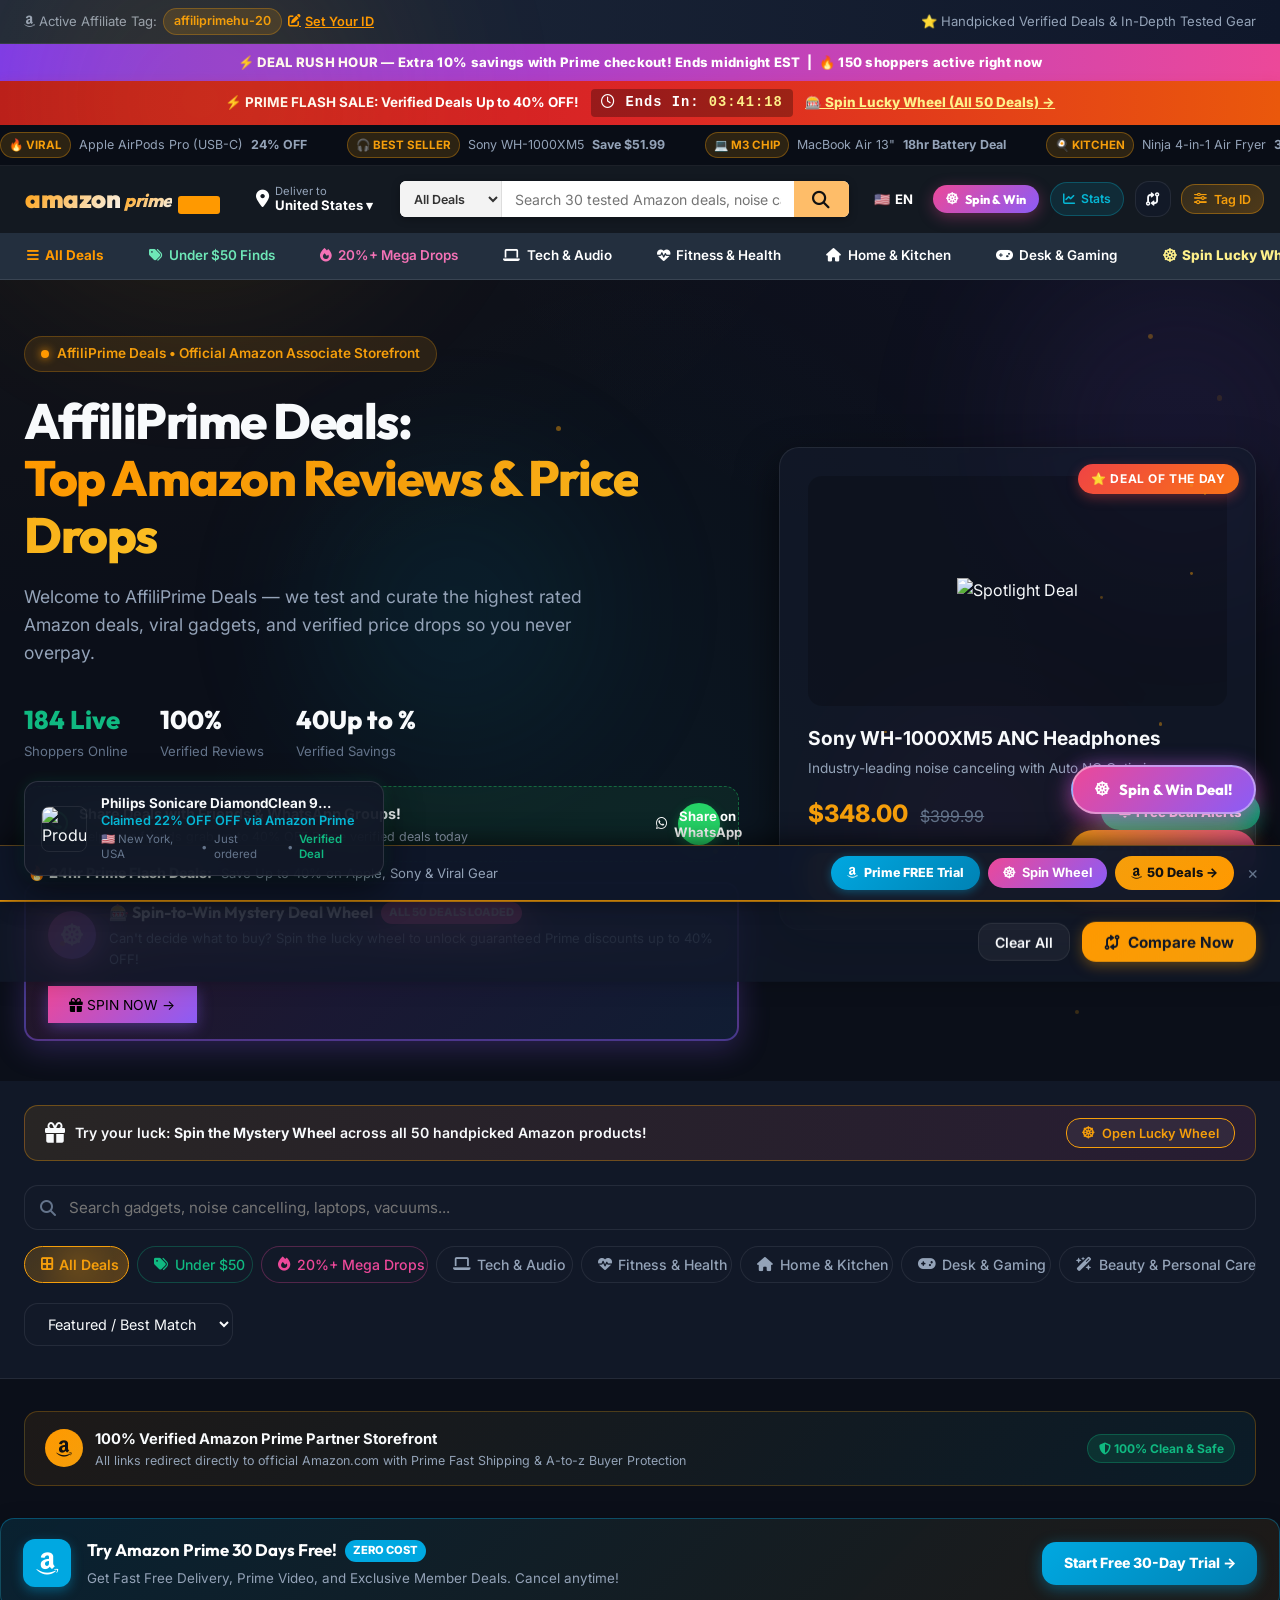
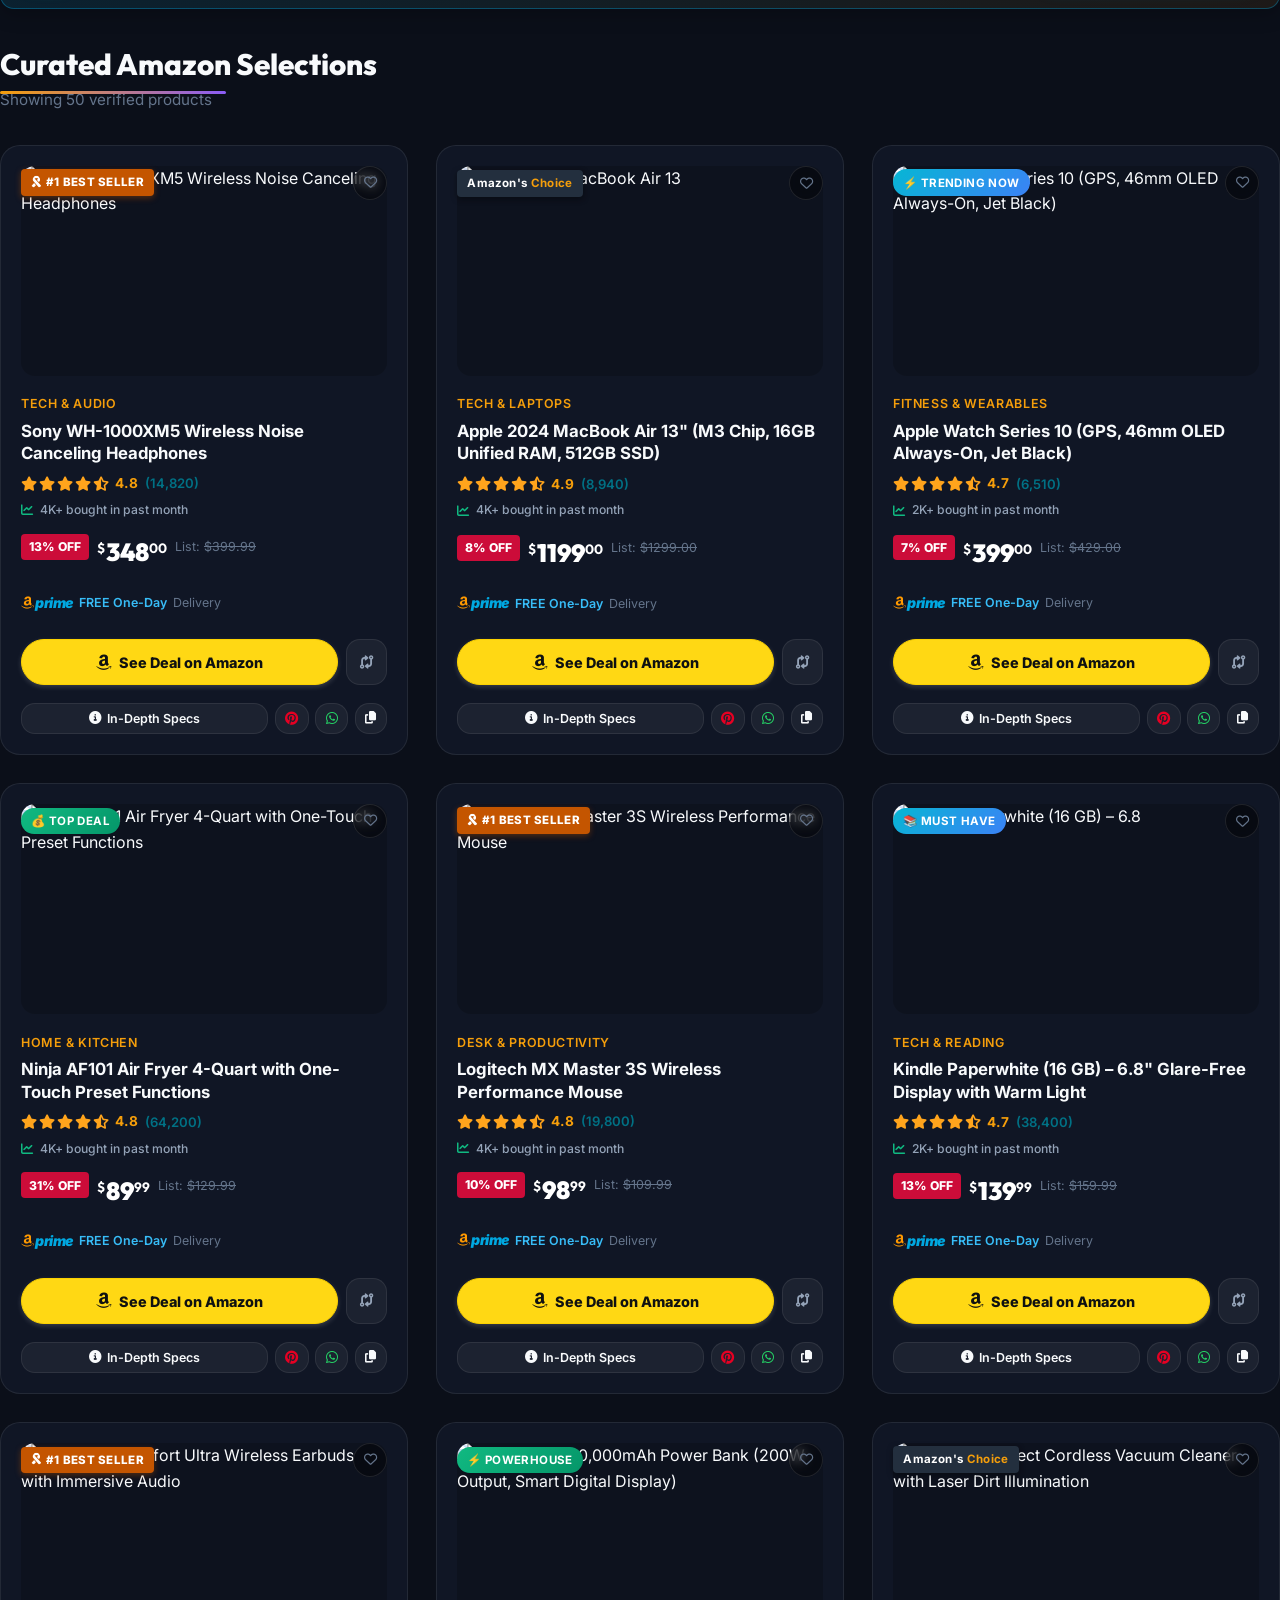
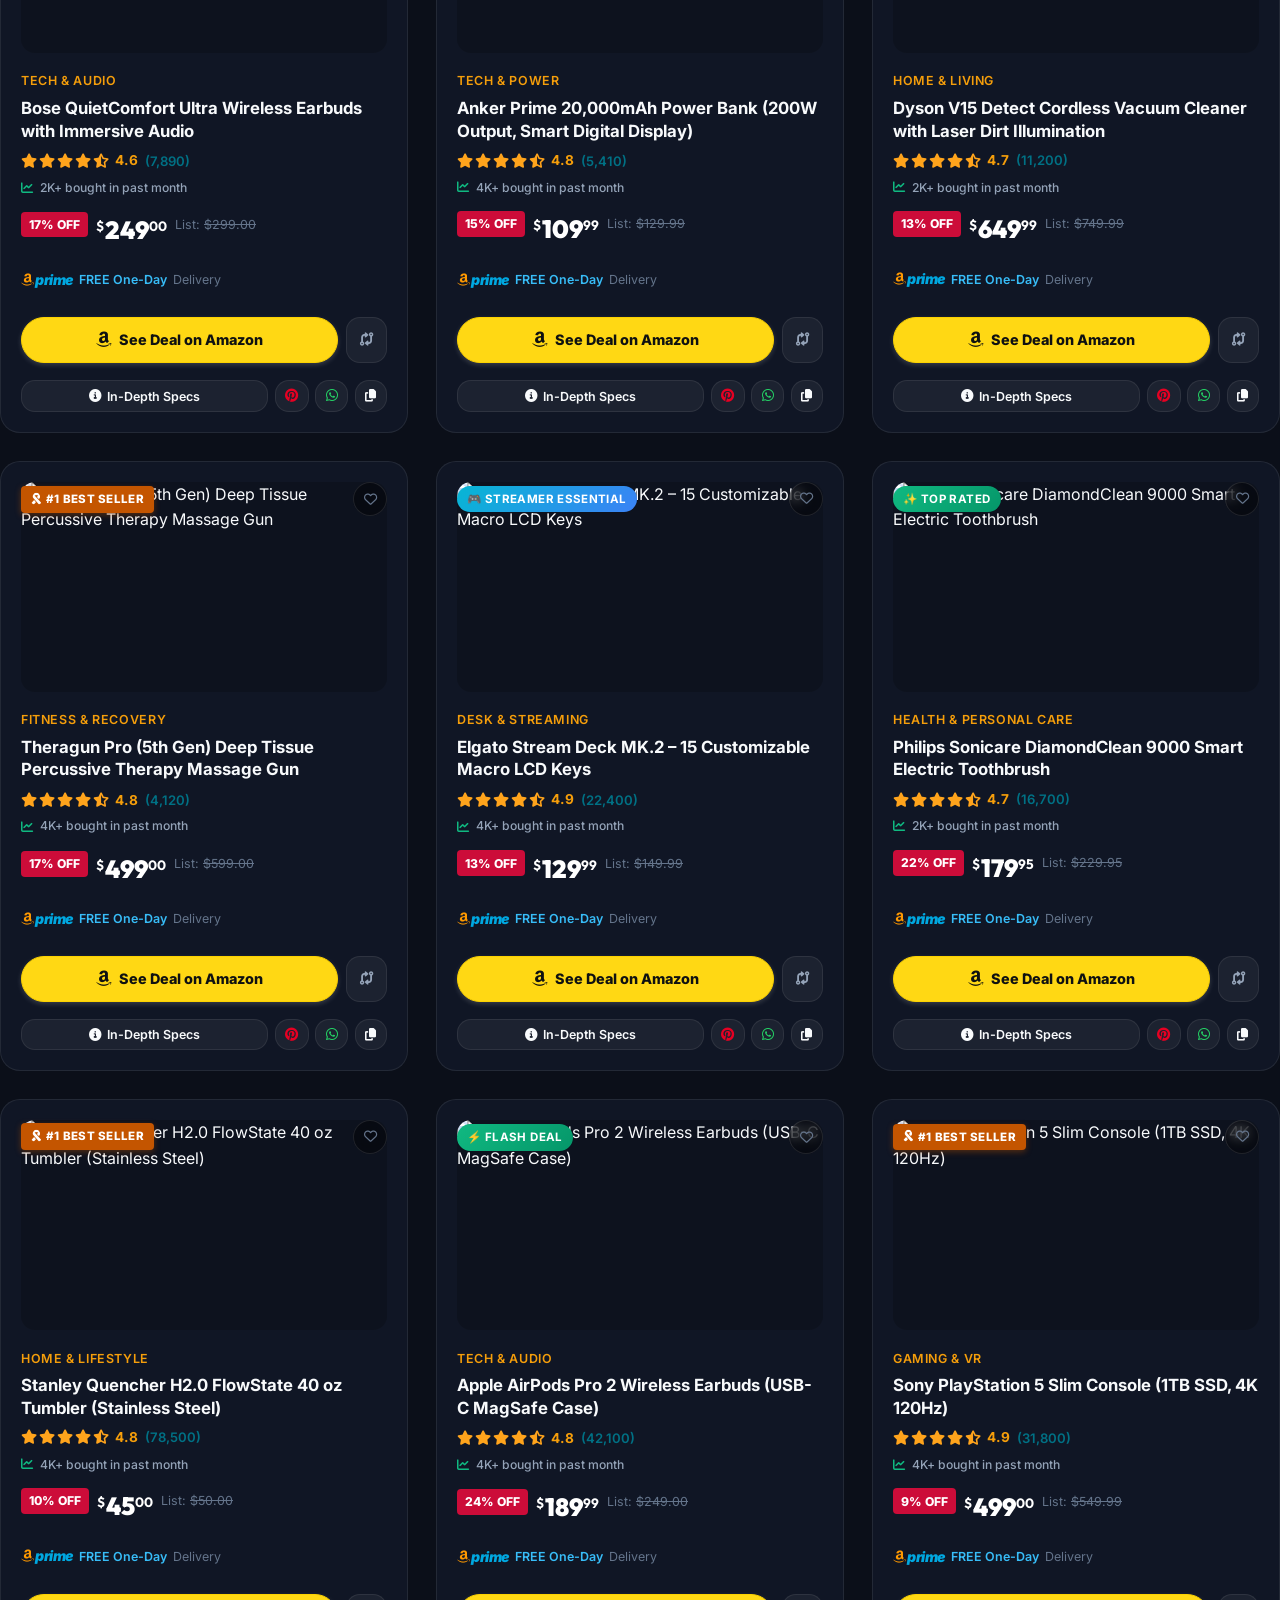
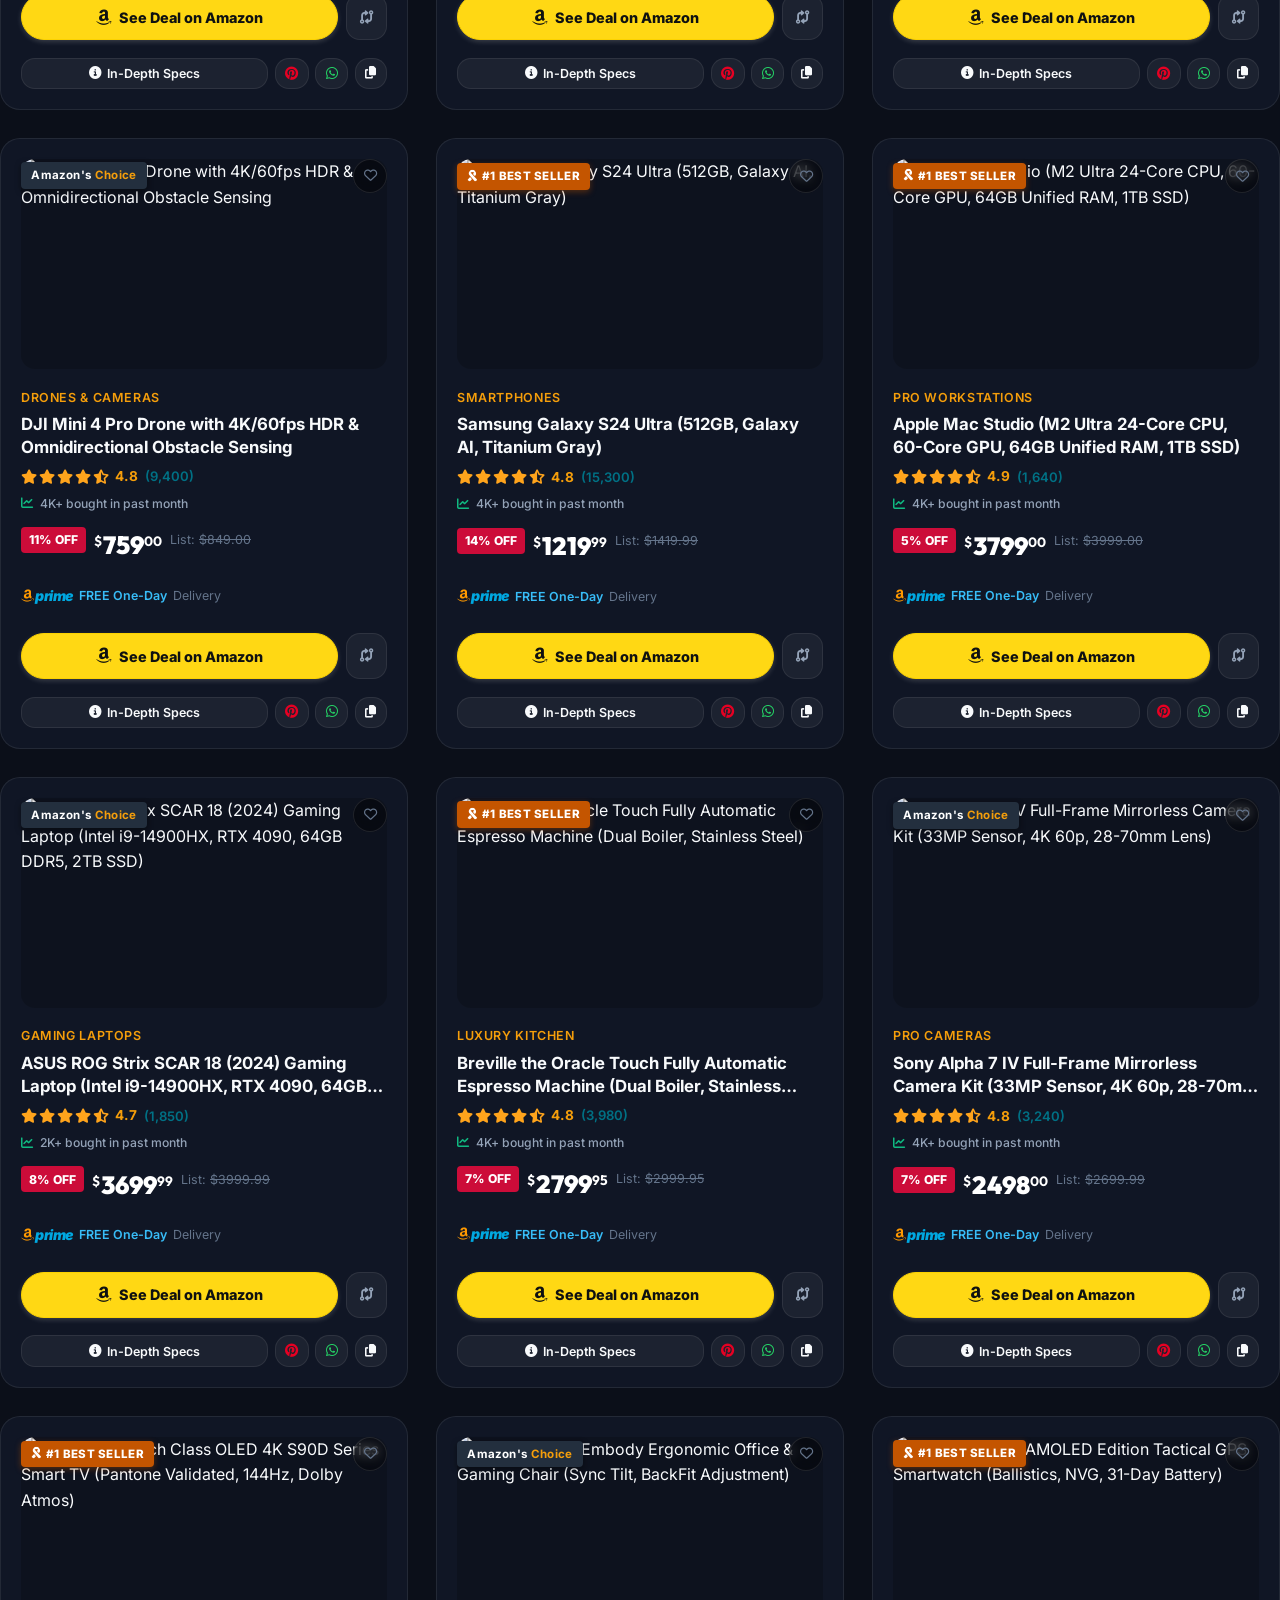
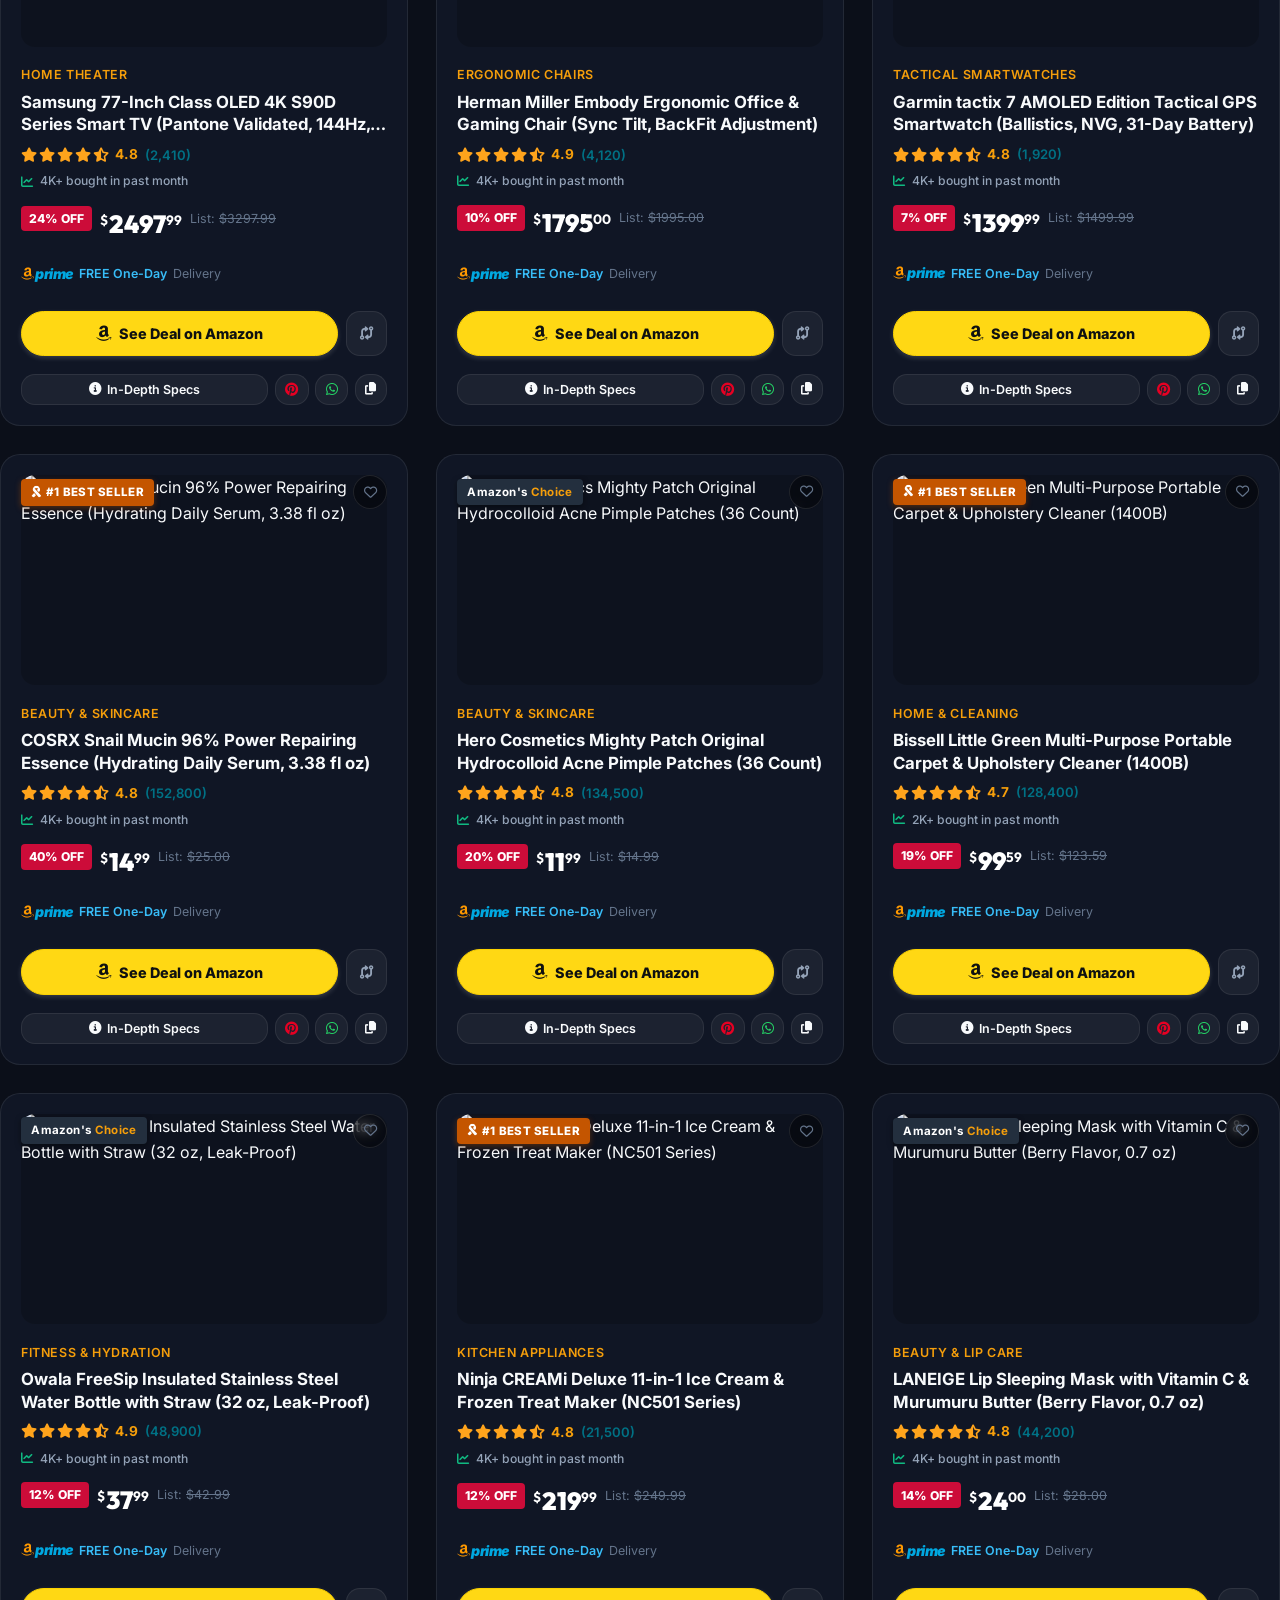
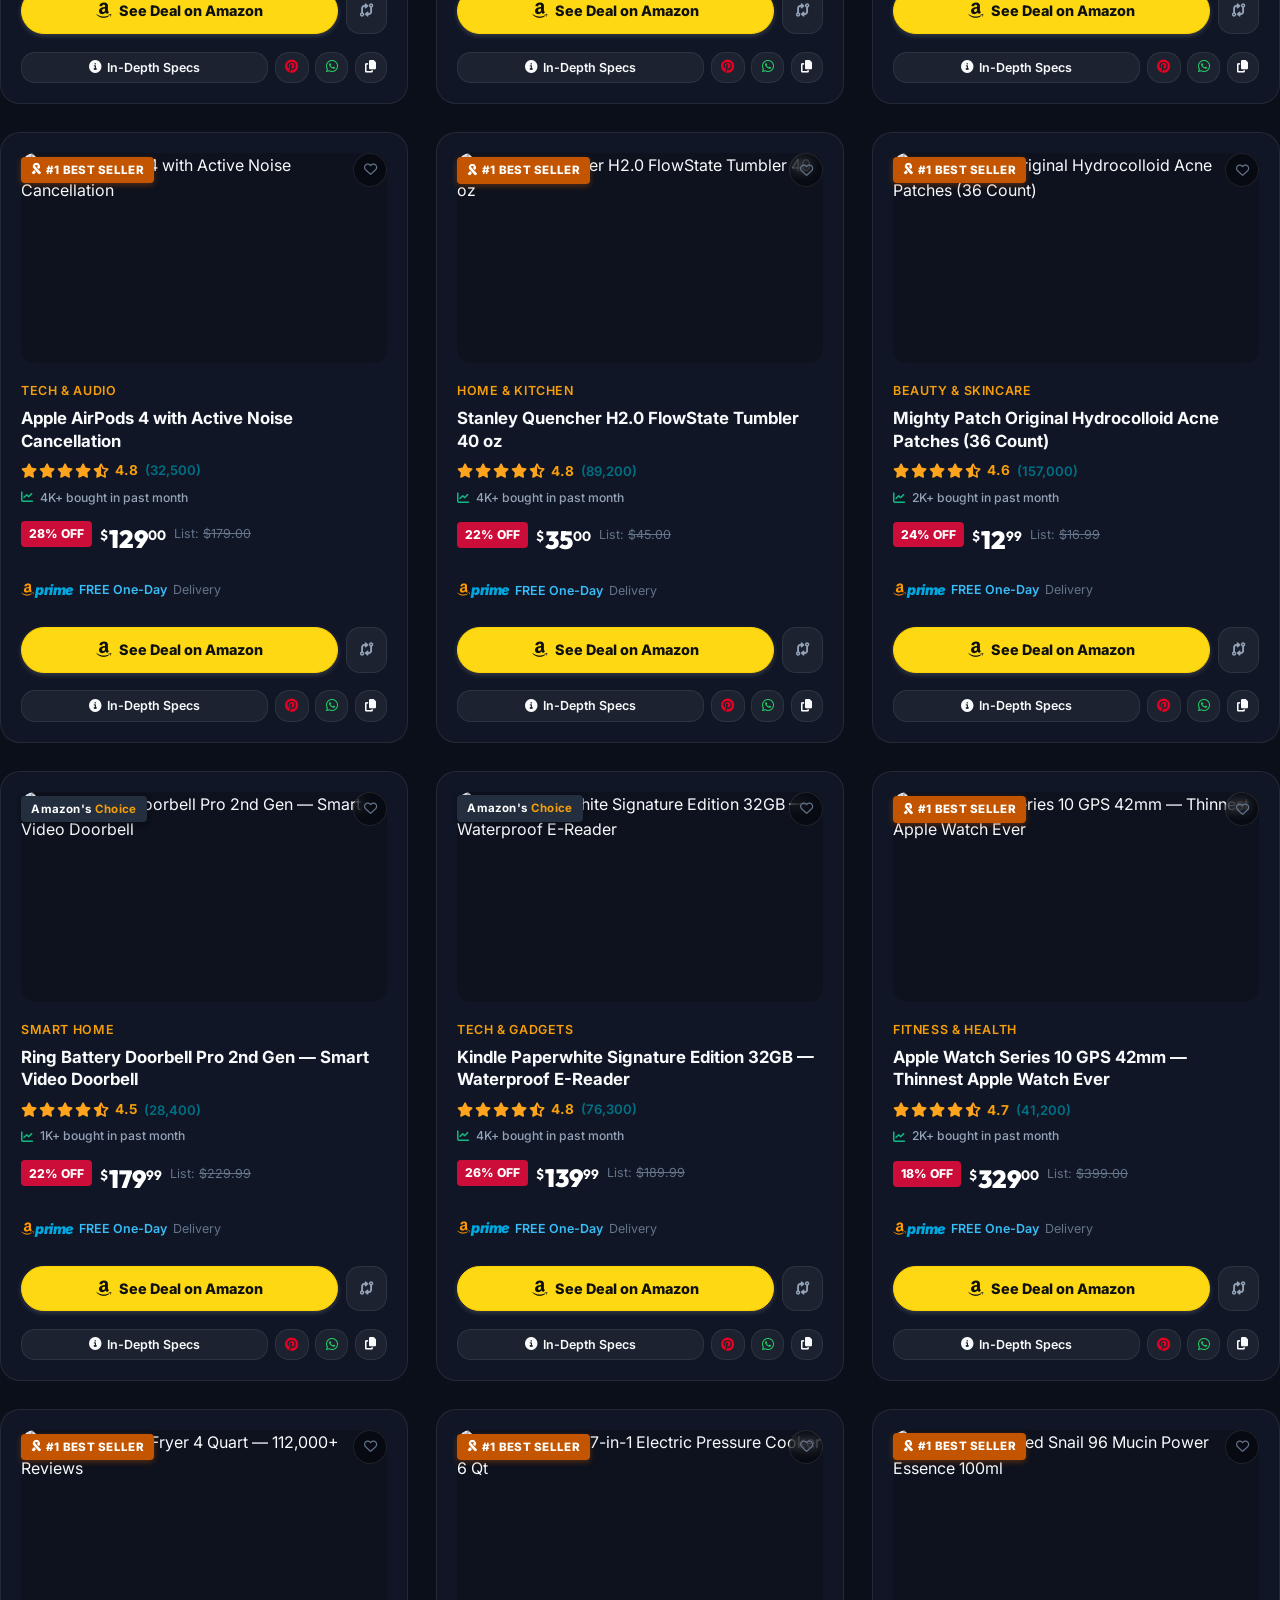
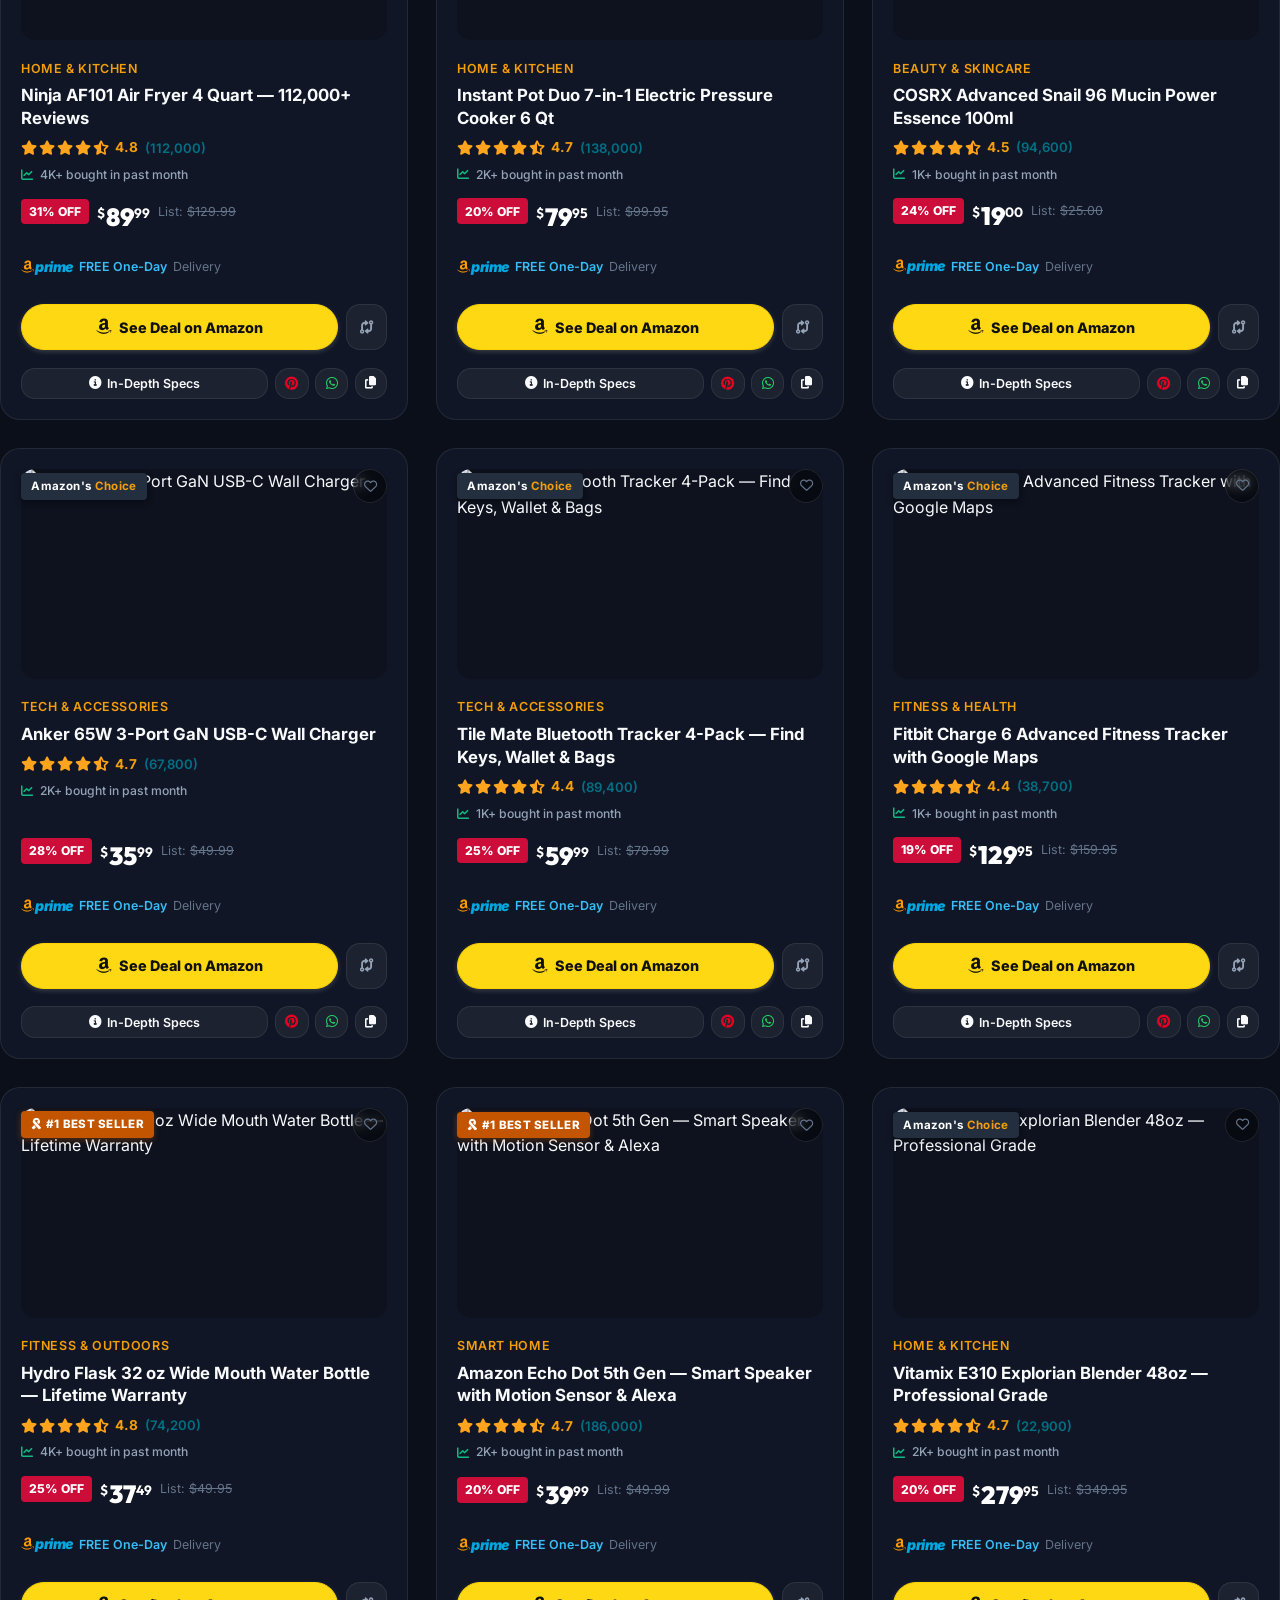
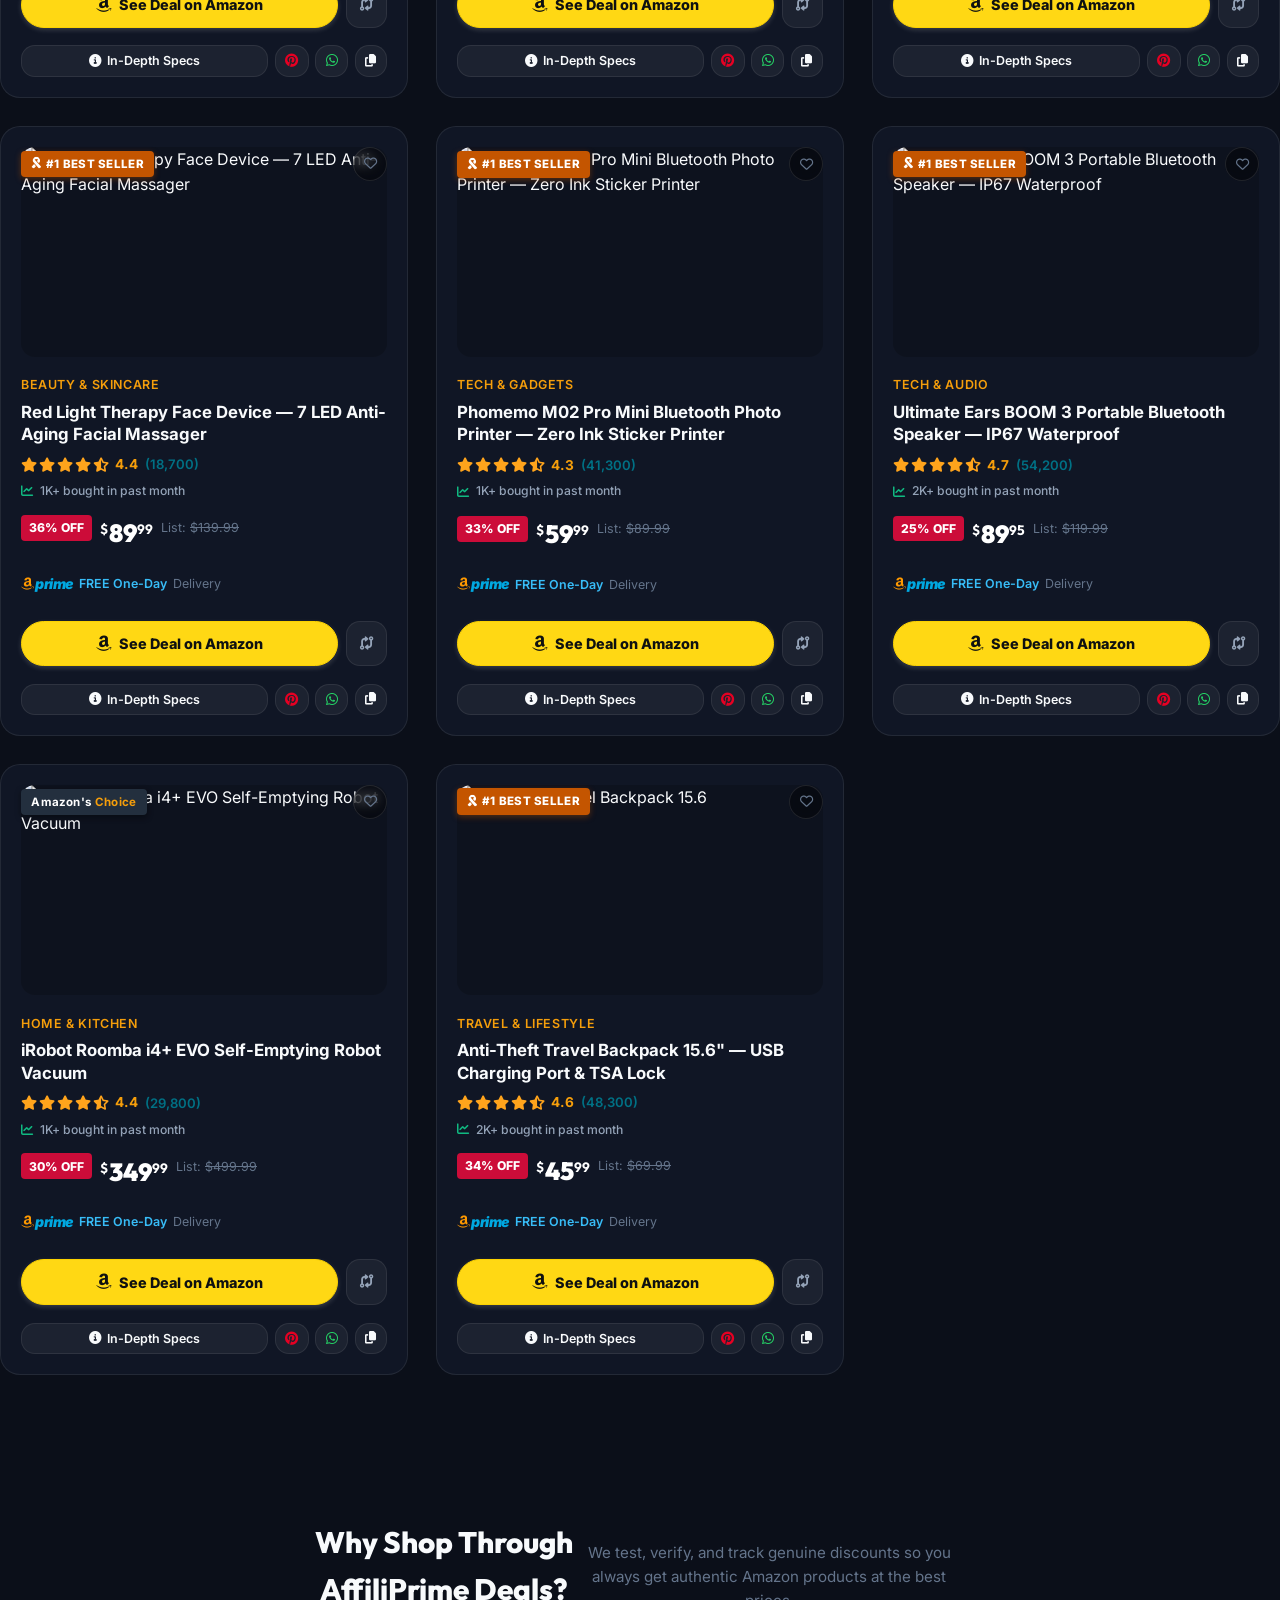
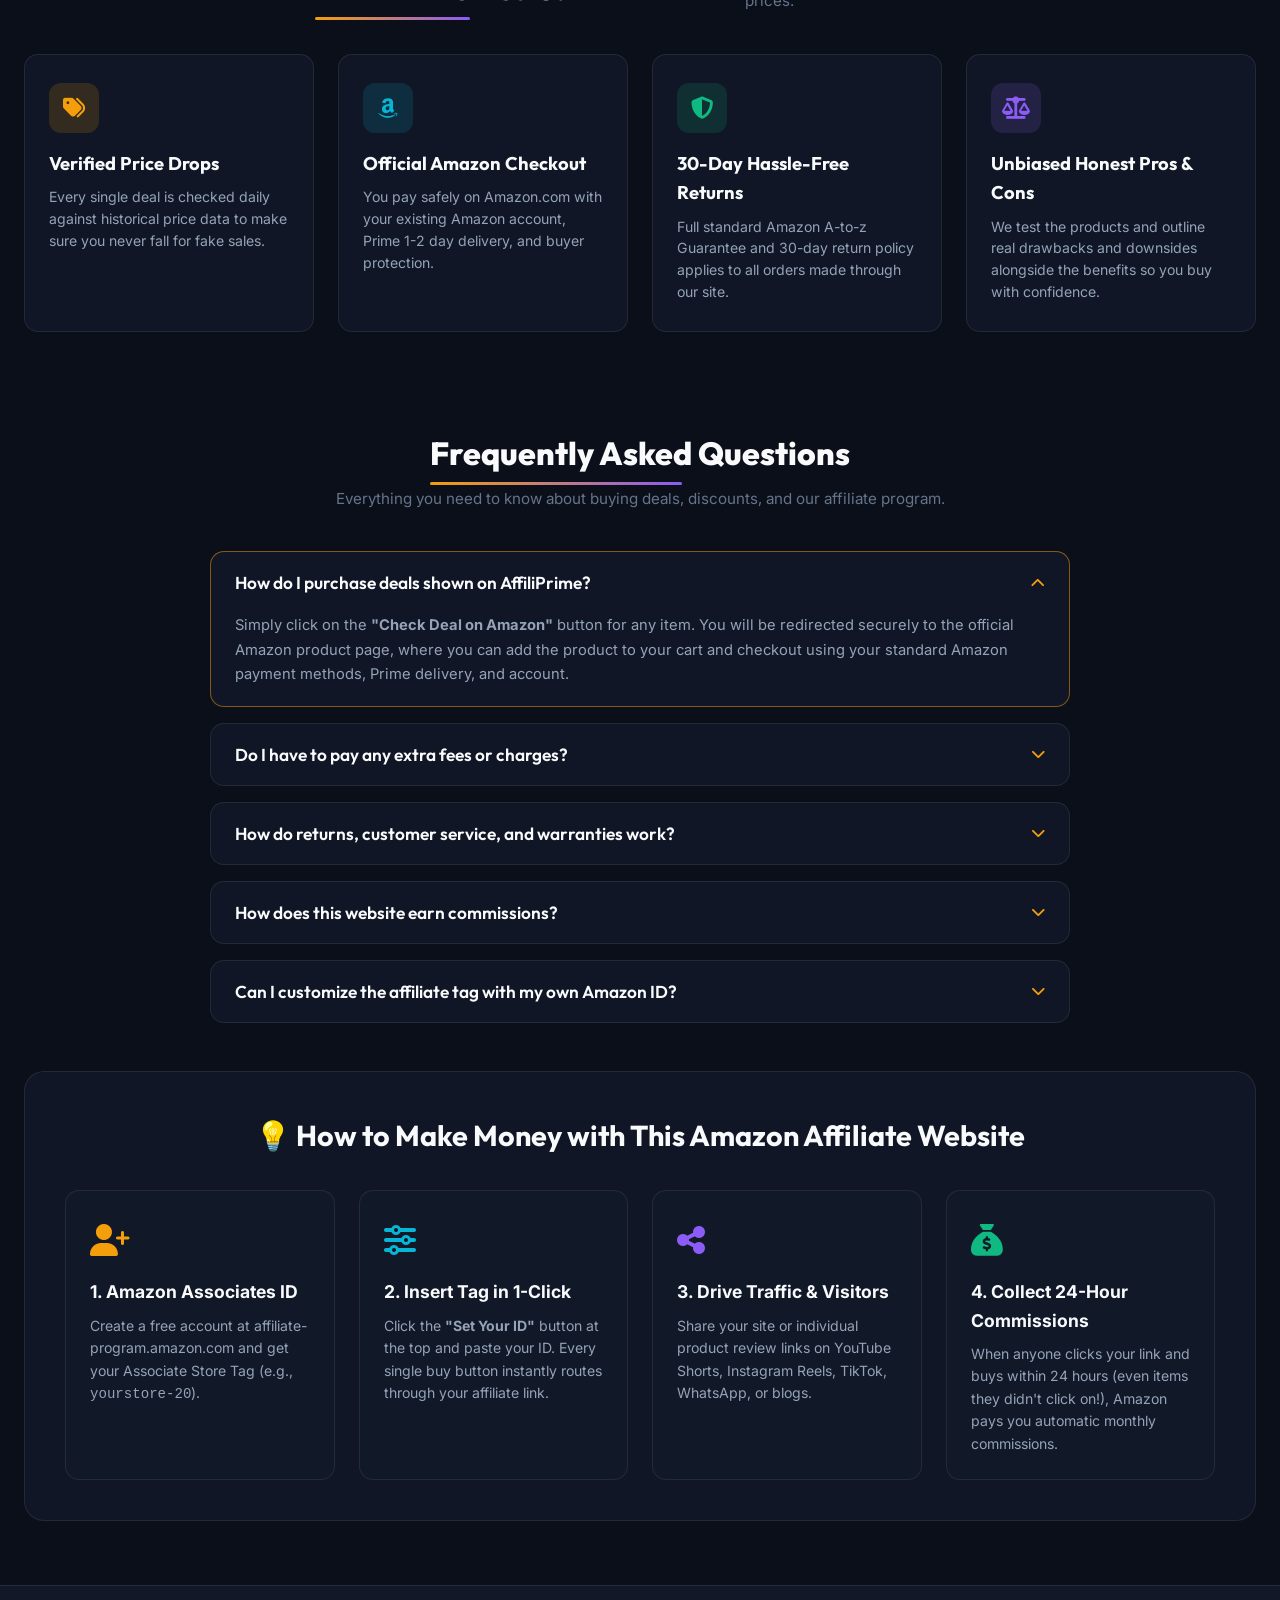
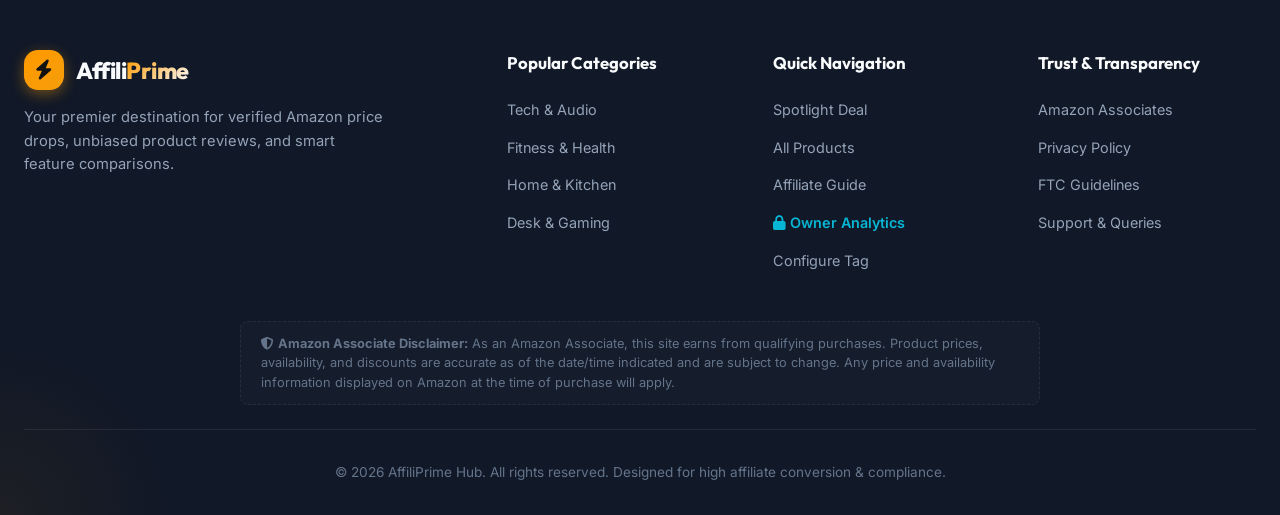
==== commit 3030ab45: "feat: add Google Analytics 4 real visitor tracking with affiliate click events" ====
--- a/index.html
+++ b/index.html
@@ -9,6 +9,31 @@
   <meta name="robots" content="index, follow, max-snippet:-1, max-image-preview:large, max-video-preview:-1">
   <link rel="canonical" href="https://zainimranhameed-png.github.io/affiliprime-deals/">
   <meta name="google-site-verification" content="xN_H3IGgFCxFgluDBlQSdVxtpIYfHopzladovptXvug" />
+
+  <!-- ✅ Google Analytics 4 — Real Visitor Tracking (Country, Device, Source) -->
+  <!-- 🔴 REPLACE "G-XXXXXXXXXX" with YOUR actual Measurement ID from analytics.google.com -->
+  <script async src="https://www.googletagmanager.com/gtag/js?id=G-XXXXXXXXXX"></script>
+  <script>
+    window.dataLayer = window.dataLayer || [];
+    function gtag(){dataLayer.push(arguments);}
+    gtag('js', new Date());
+    gtag('config', 'G-XXXXXXXXXX', {
+      page_title: 'AffiliPrime Deals',
+      page_location: window.location.href,
+      send_page_view: true
+    });
+    // Track affiliate link clicks as GA4 events
+    document.addEventListener('click', function(e) {
+      const link = e.target.closest('a[href*="amazon.com"]');
+      if (link && typeof gtag !== 'undefined') {
+        gtag('event', 'affiliate_click', {
+          event_category: 'Amazon',
+          event_label: link.href,
+          value: 1
+        });
+      }
+    });
+  </script>
 
   <!-- Open Graph / Facebook / WhatsApp Preview Cards -->
   <meta property="og:type" content="website">
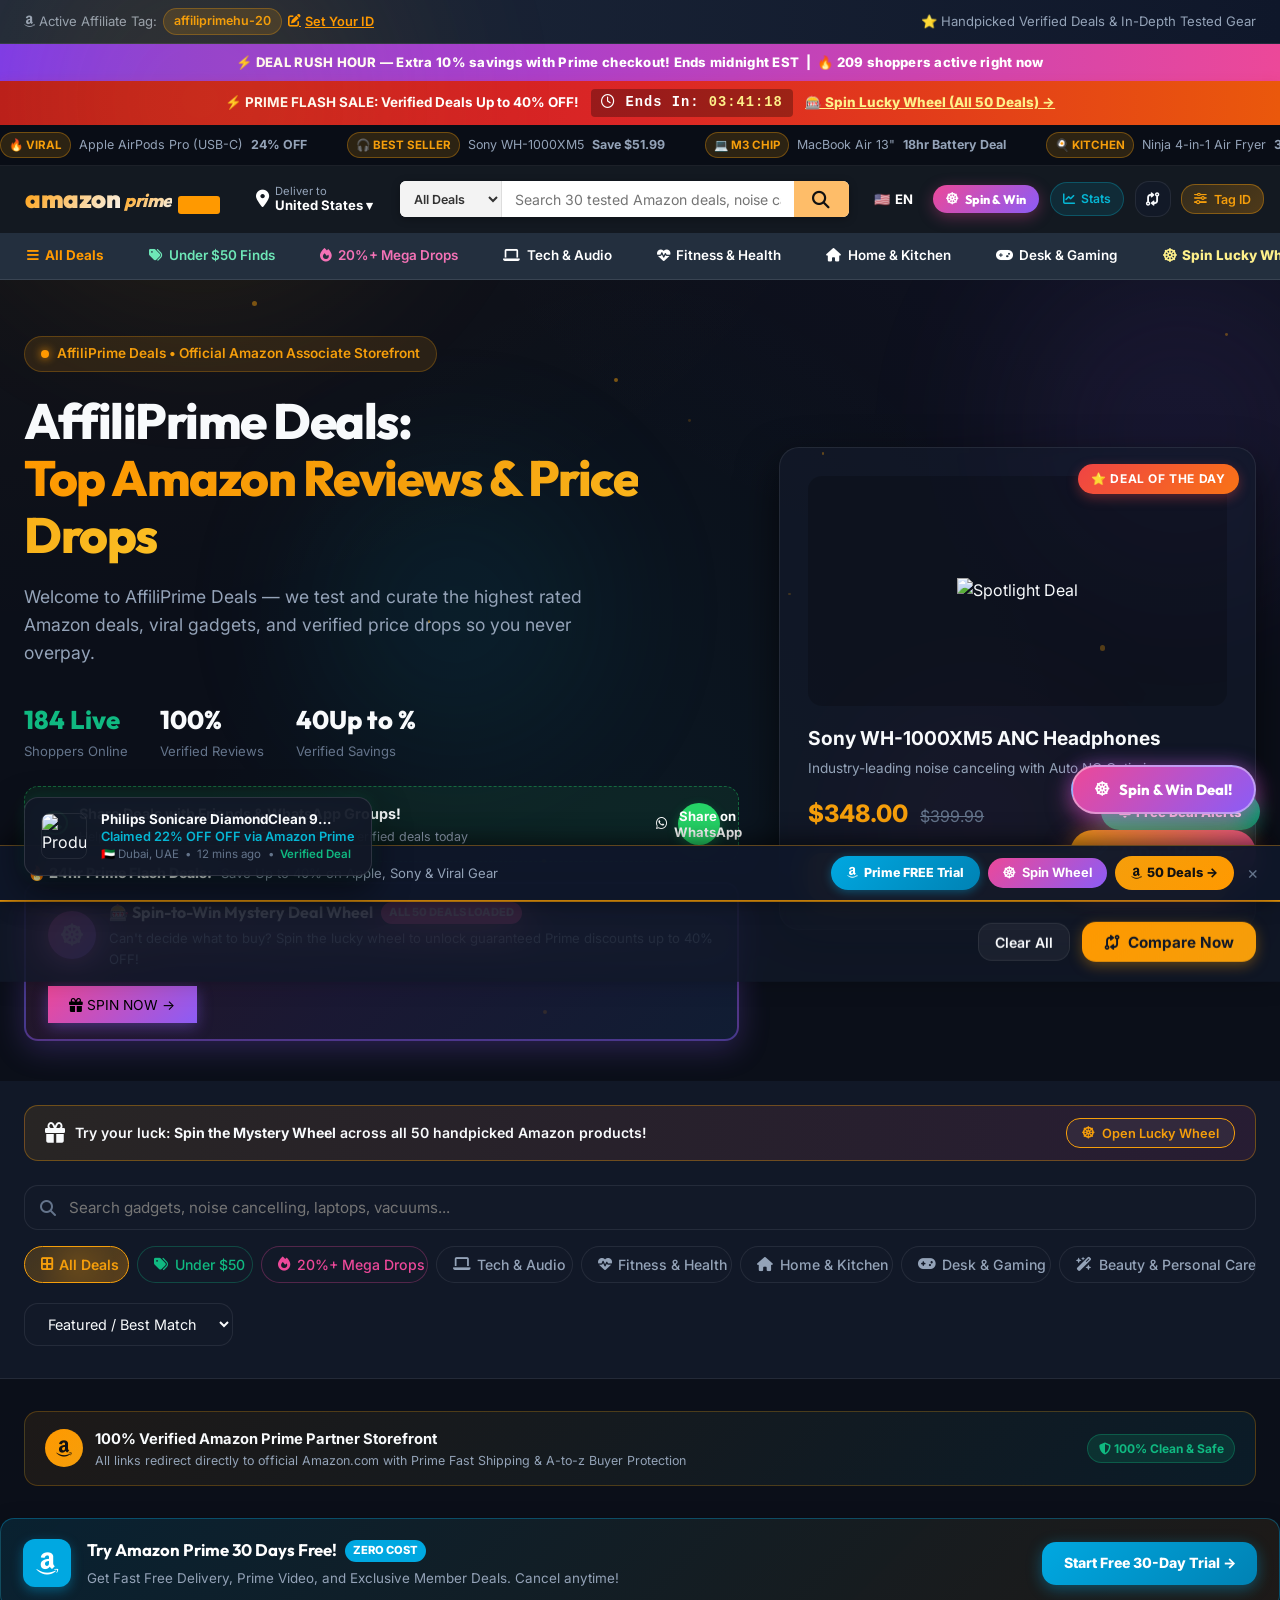
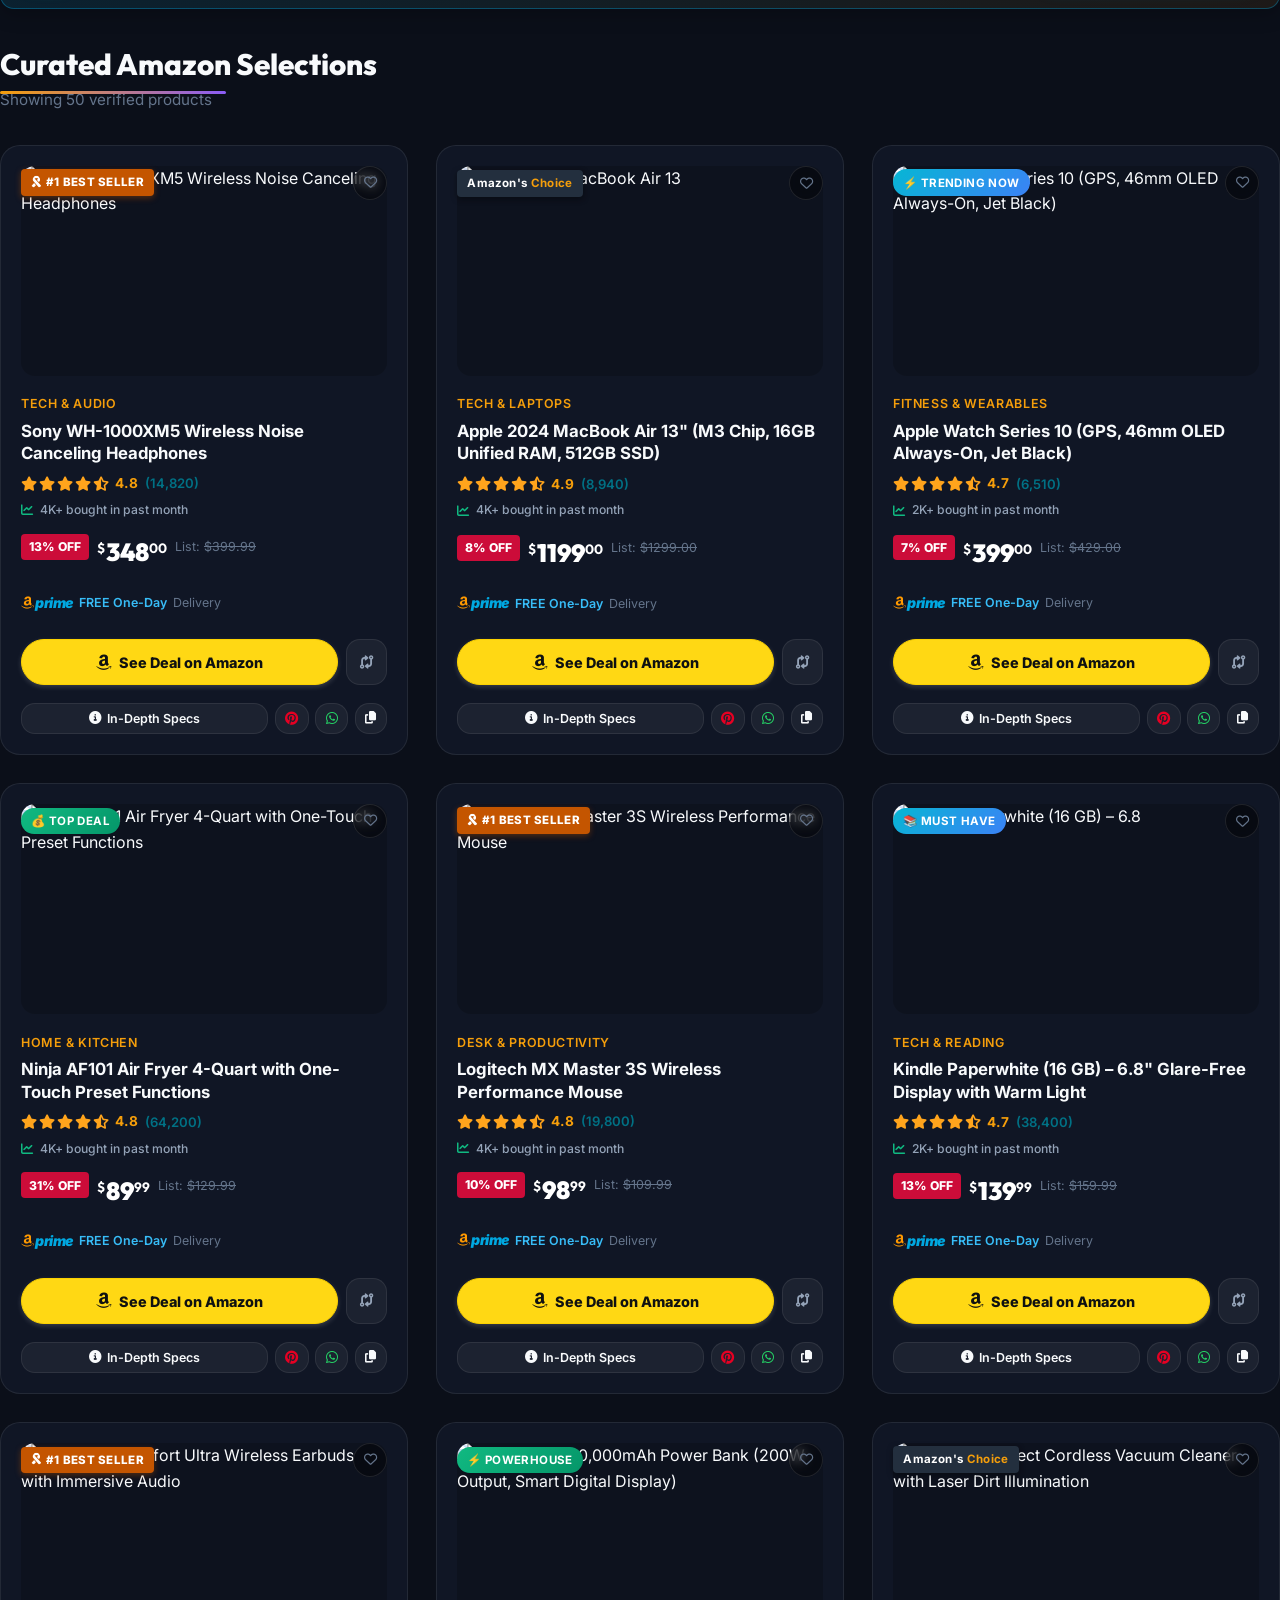
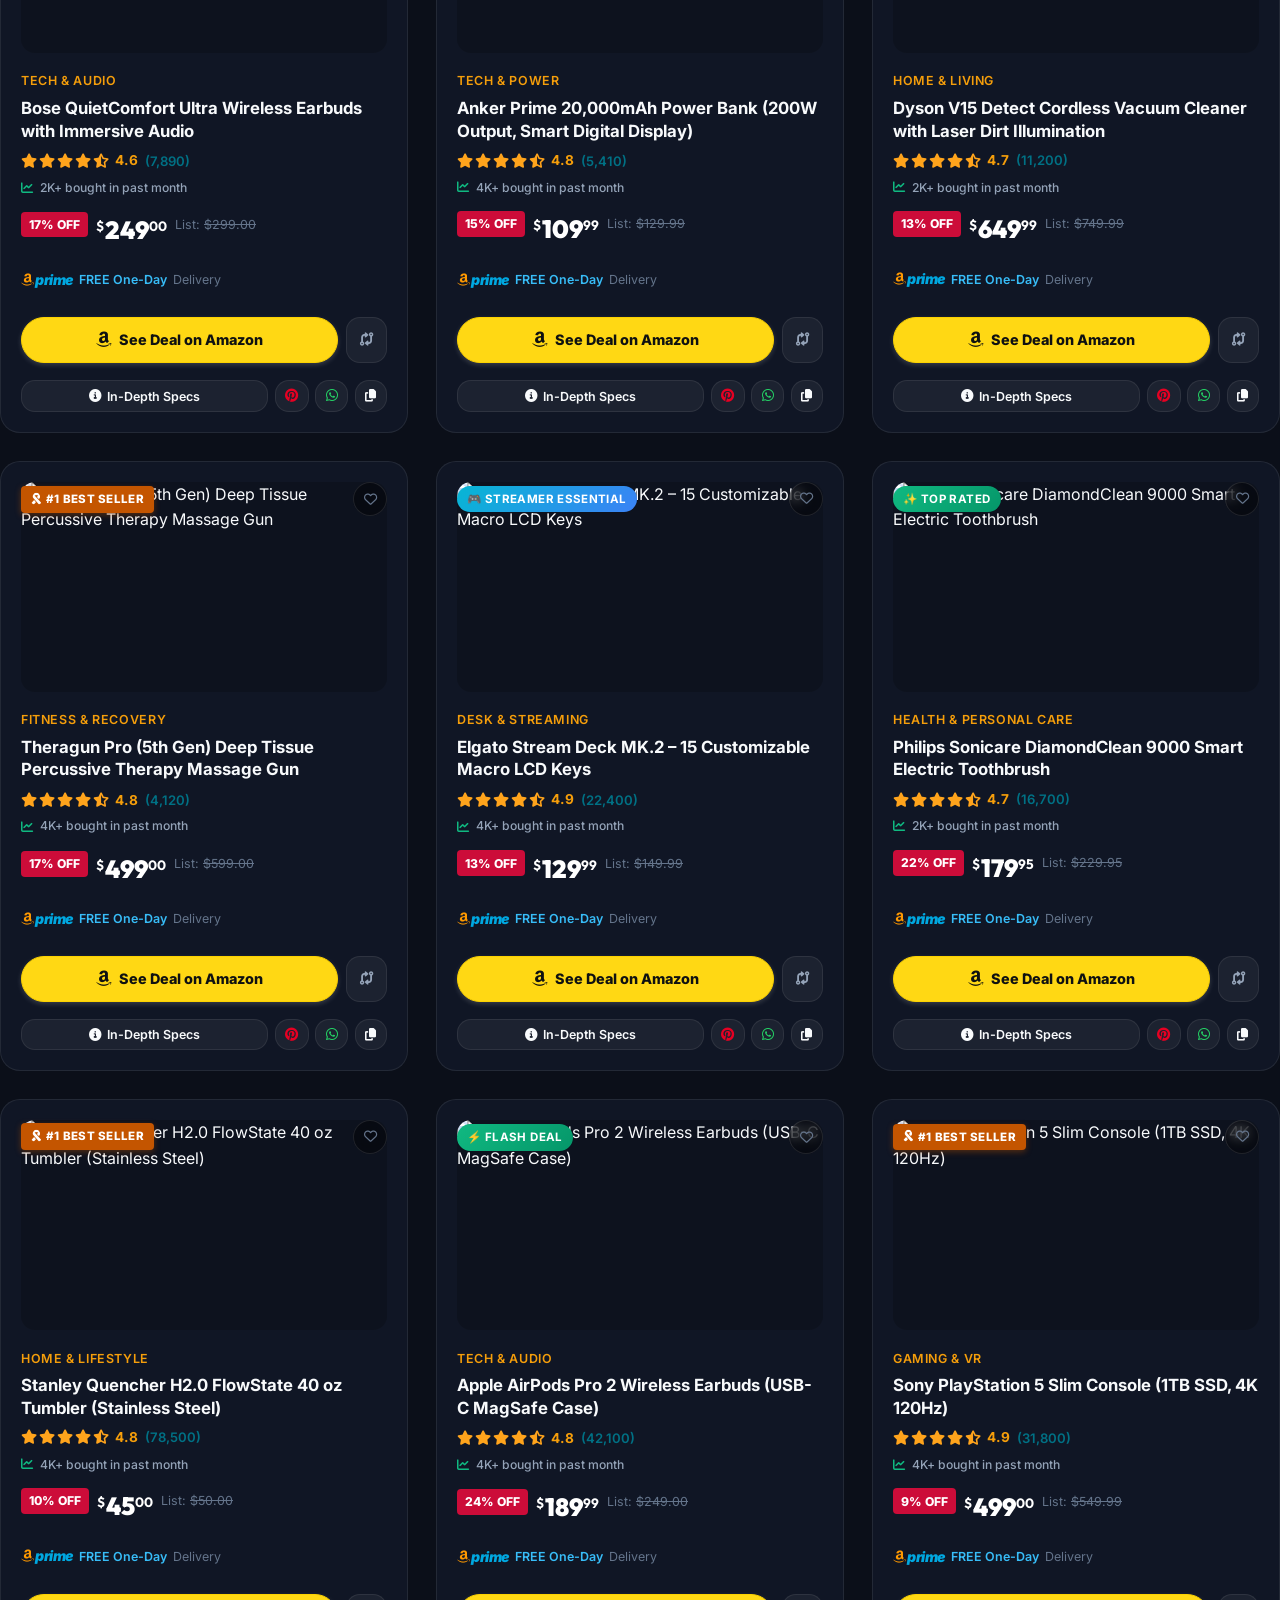
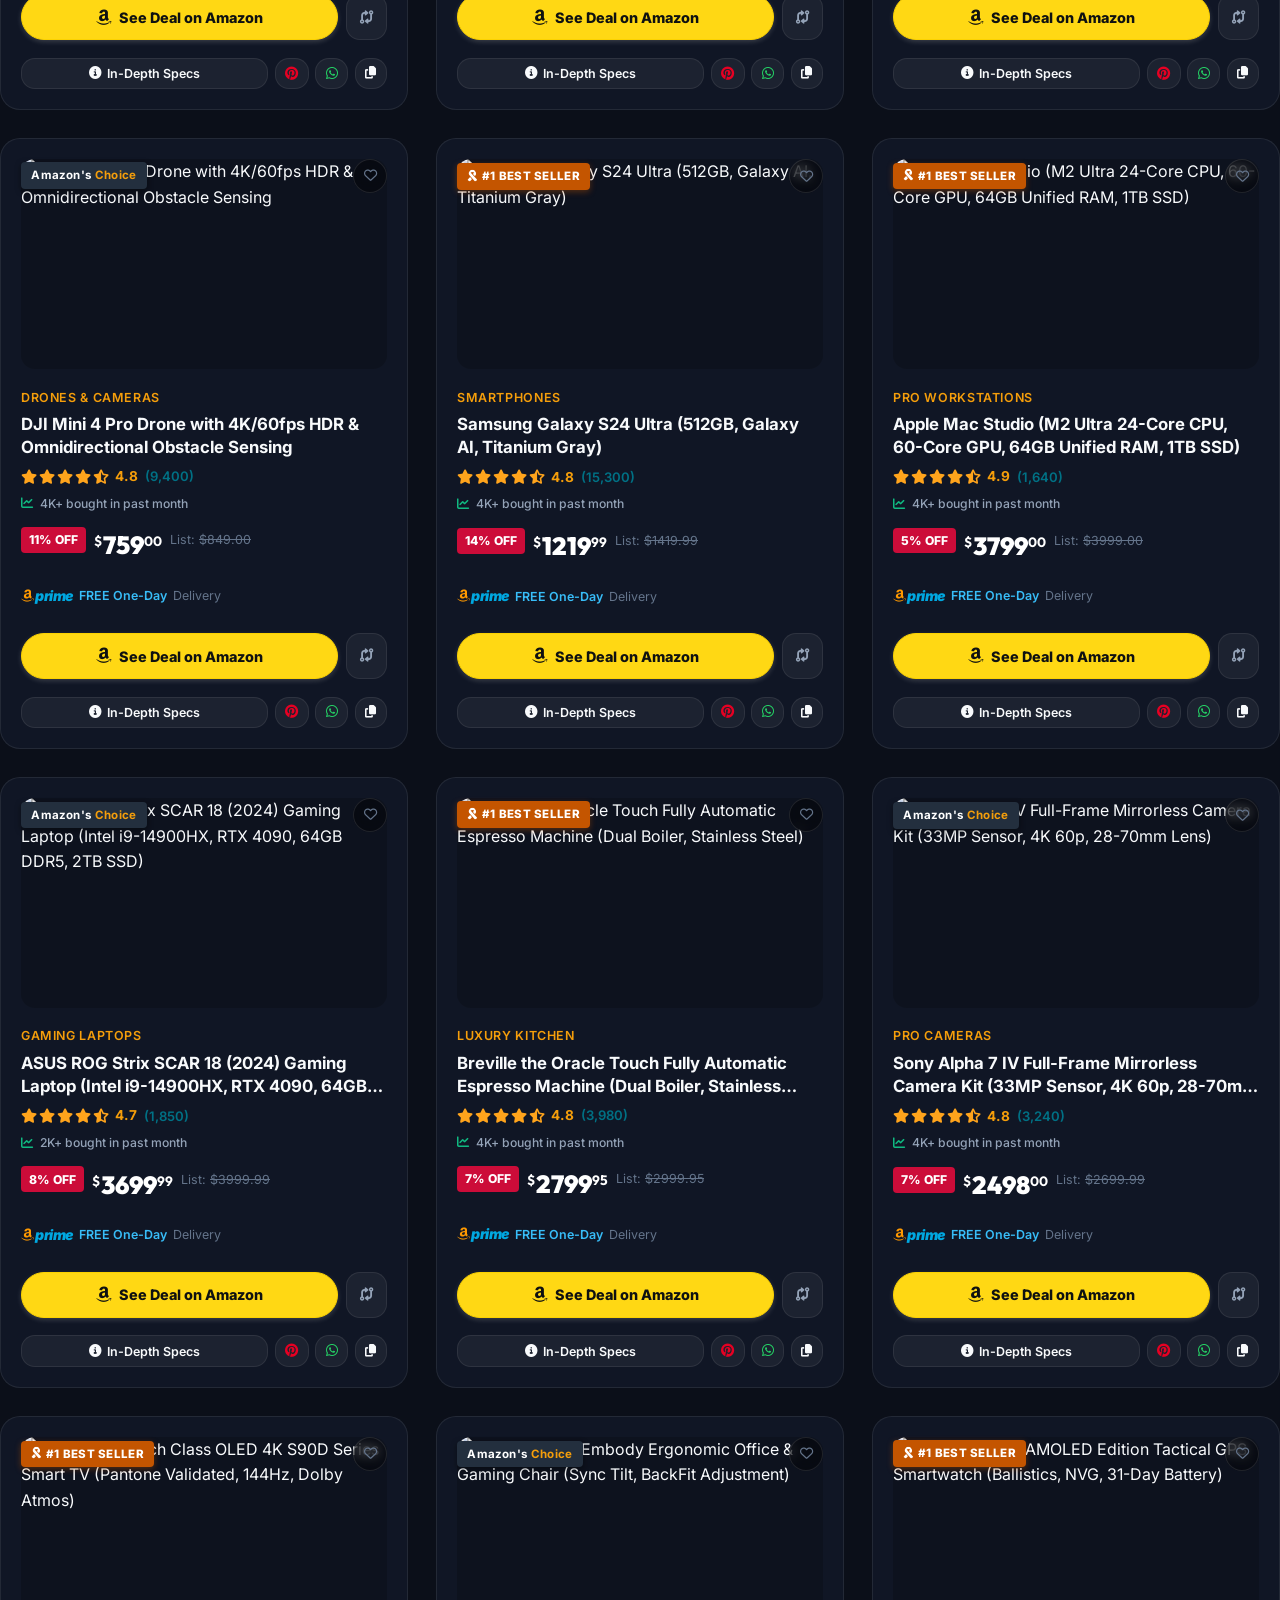
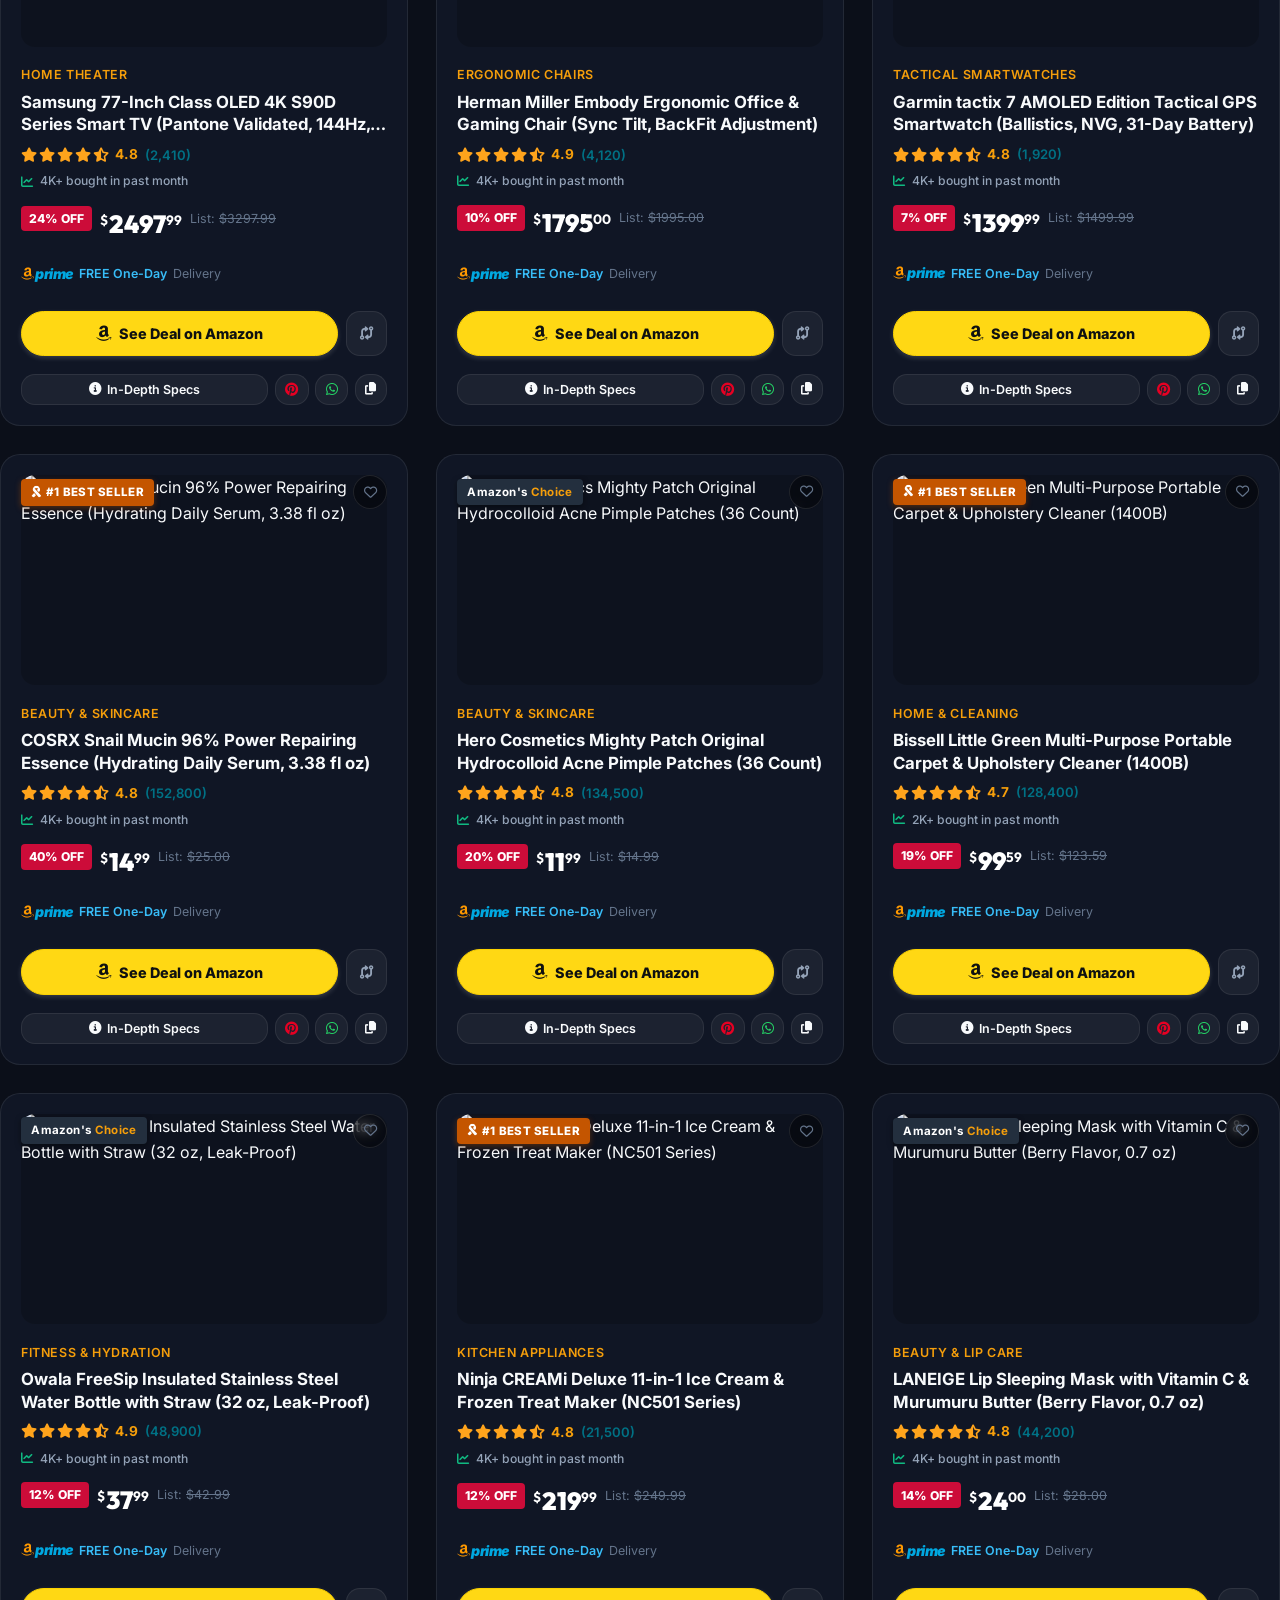
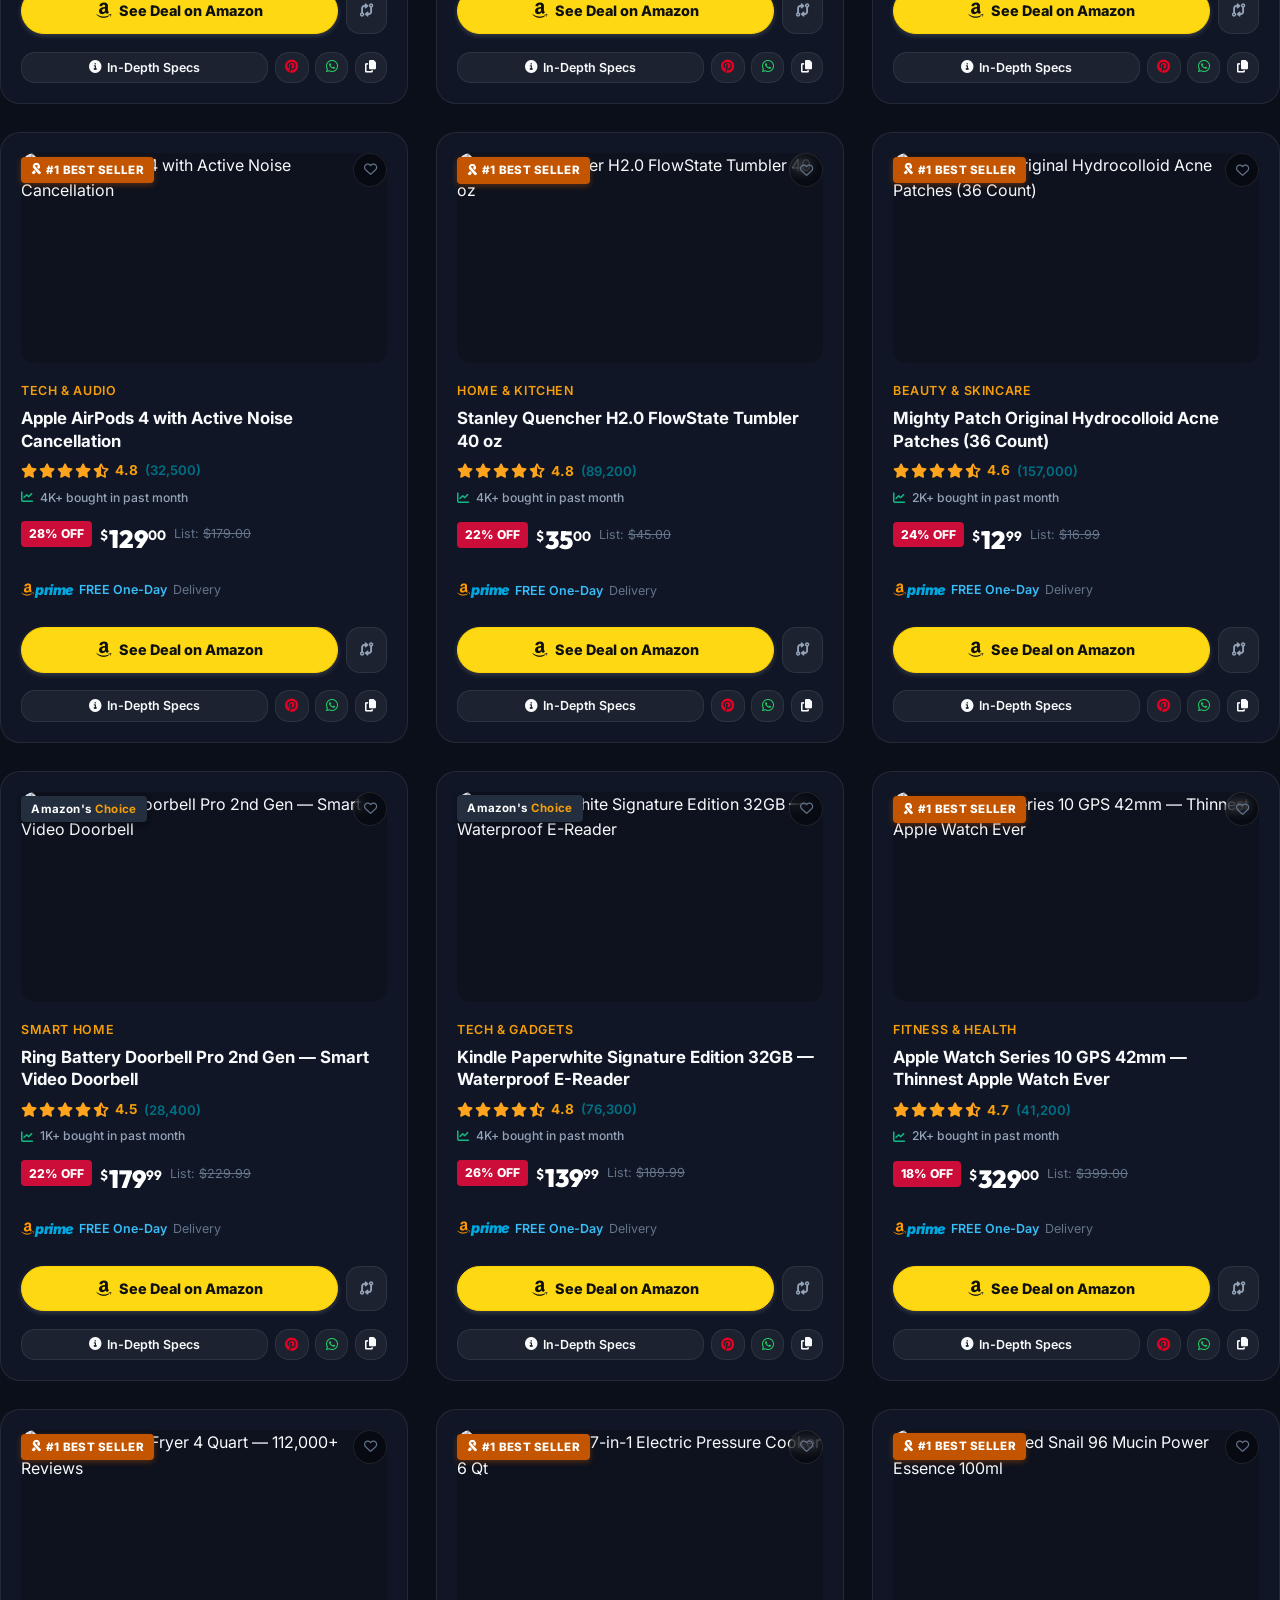
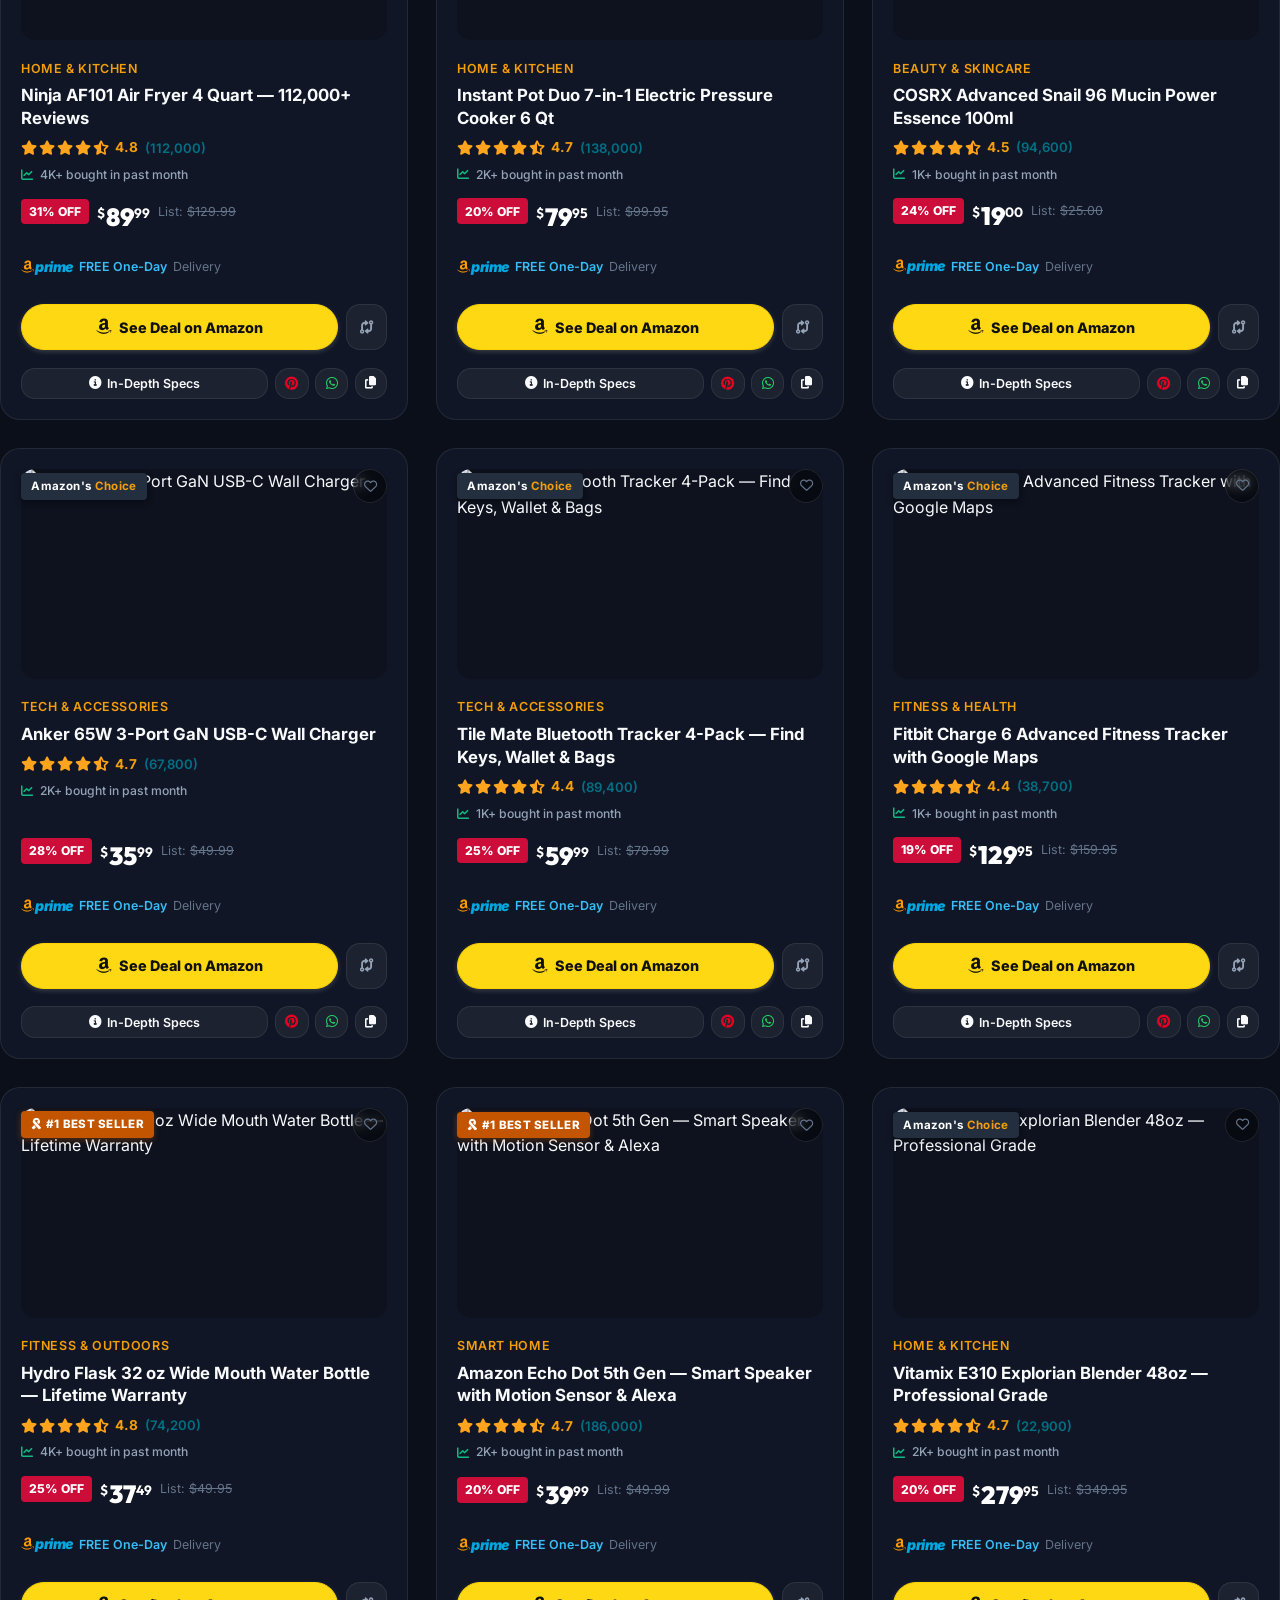
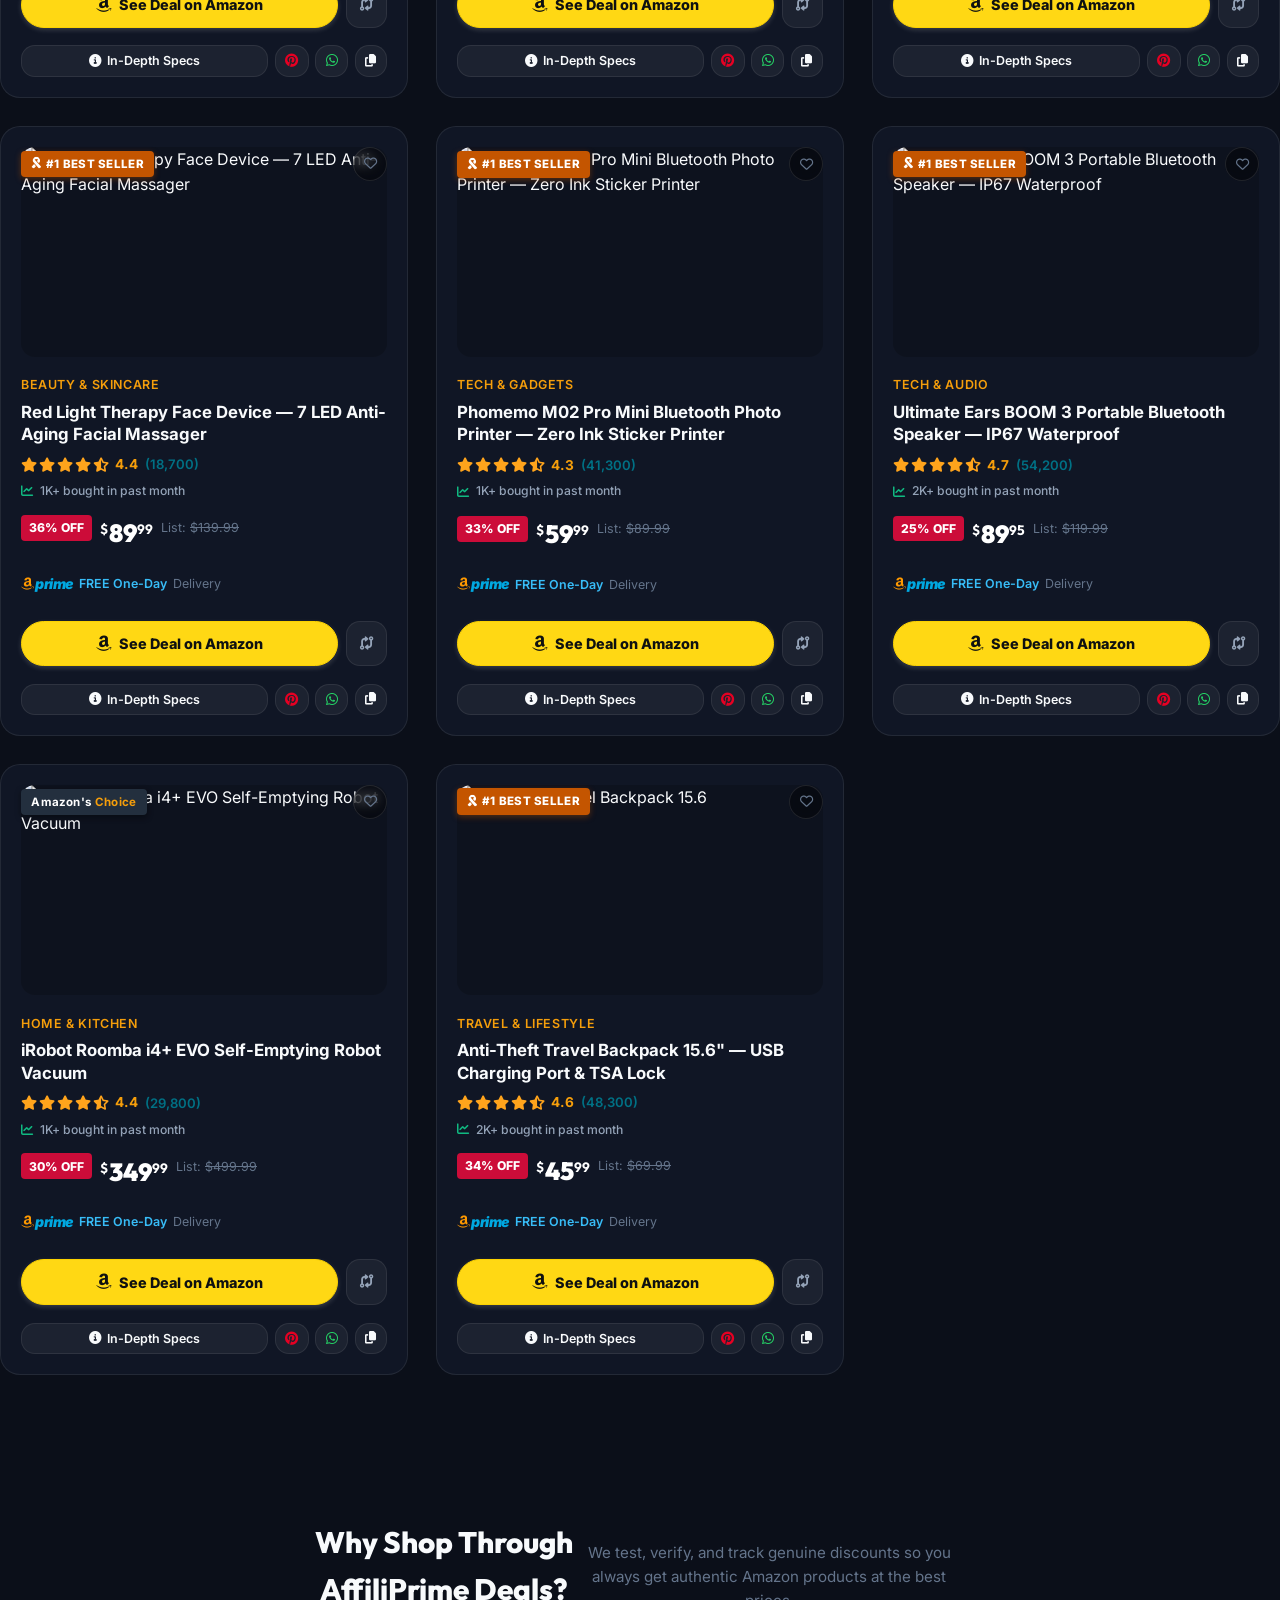
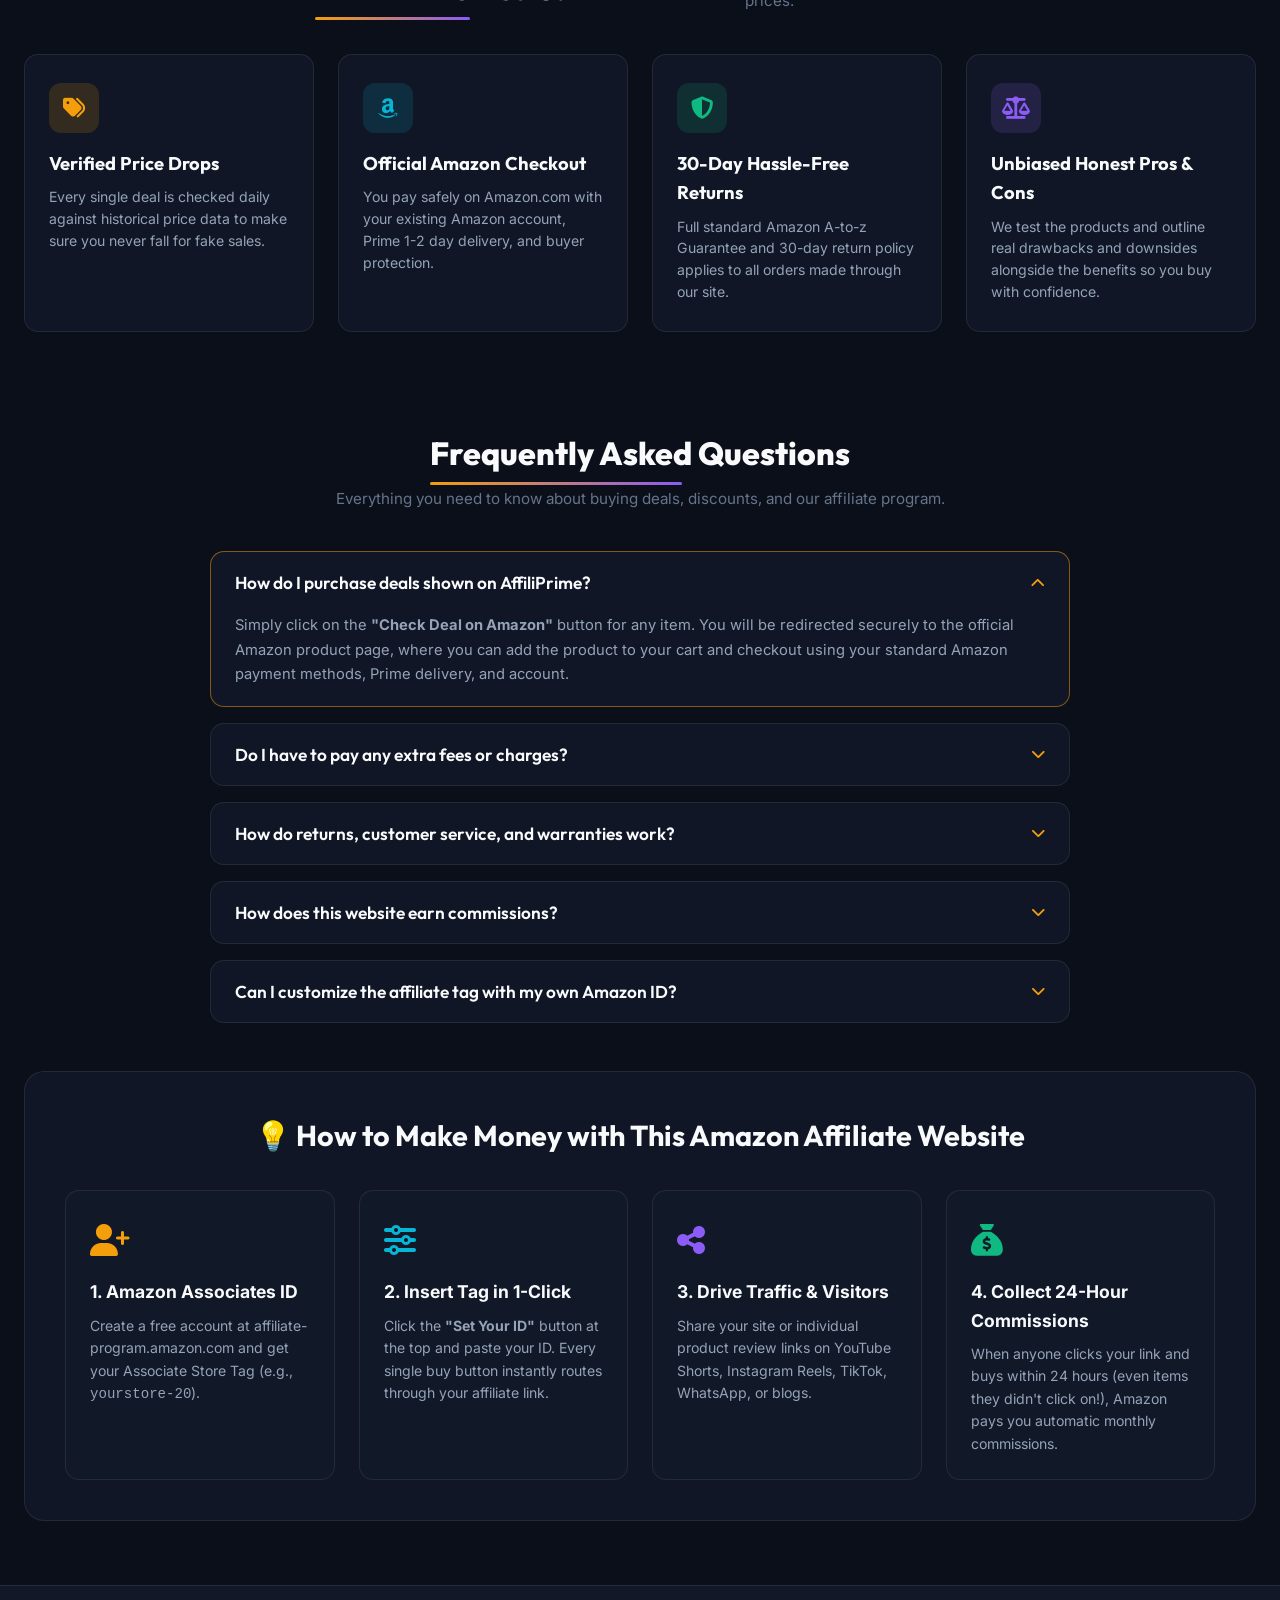
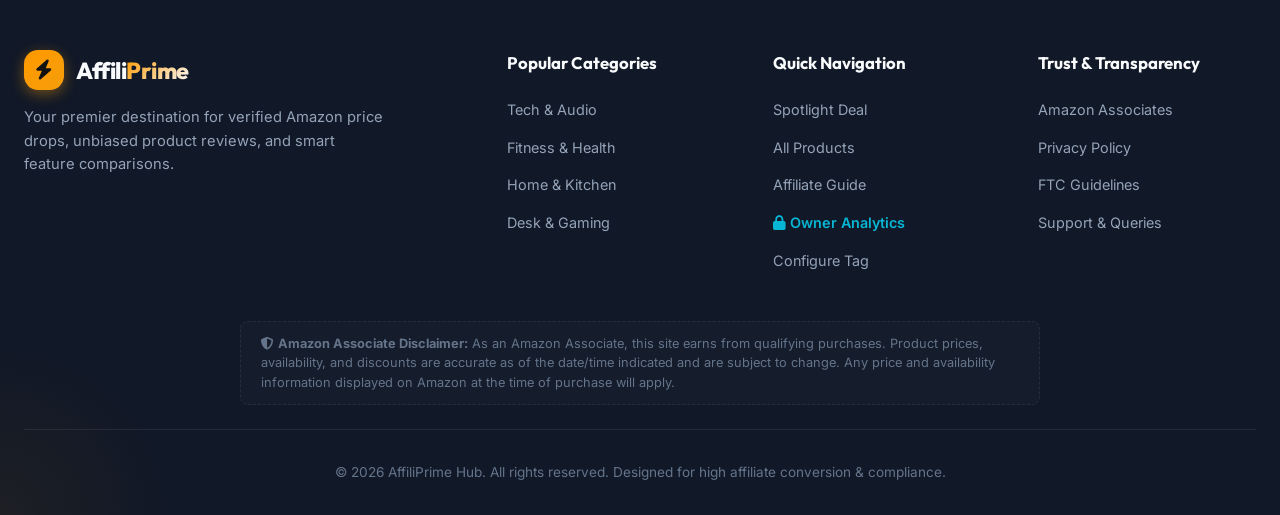
==== commit c905bd6a: "fix: activate Google Analytics 4 with real Measurement ID G-2MTPH6M2LE" ====
--- a/index.html
+++ b/index.html
@@ -12,12 +12,12 @@
 
   <!-- ✅ Google Analytics 4 — Real Visitor Tracking (Country, Device, Source) -->
   <!-- 🔴 REPLACE "G-XXXXXXXXXX" with YOUR actual Measurement ID from analytics.google.com -->
-  <script async src="https://www.googletagmanager.com/gtag/js?id=G-XXXXXXXXXX"></script>
+  <script async src="https://www.googletagmanager.com/gtag/js?id=G-2MTPH6M2LE"></script>
   <script>
     window.dataLayer = window.dataLayer || [];
     function gtag(){dataLayer.push(arguments);}
     gtag('js', new Date());
-    gtag('config', 'G-XXXXXXXXXX', {
+    gtag('config', 'G-2MTPH6M2LE', {
       page_title: 'AffiliPrime Deals',
       page_location: window.location.href,
       send_page_view: true
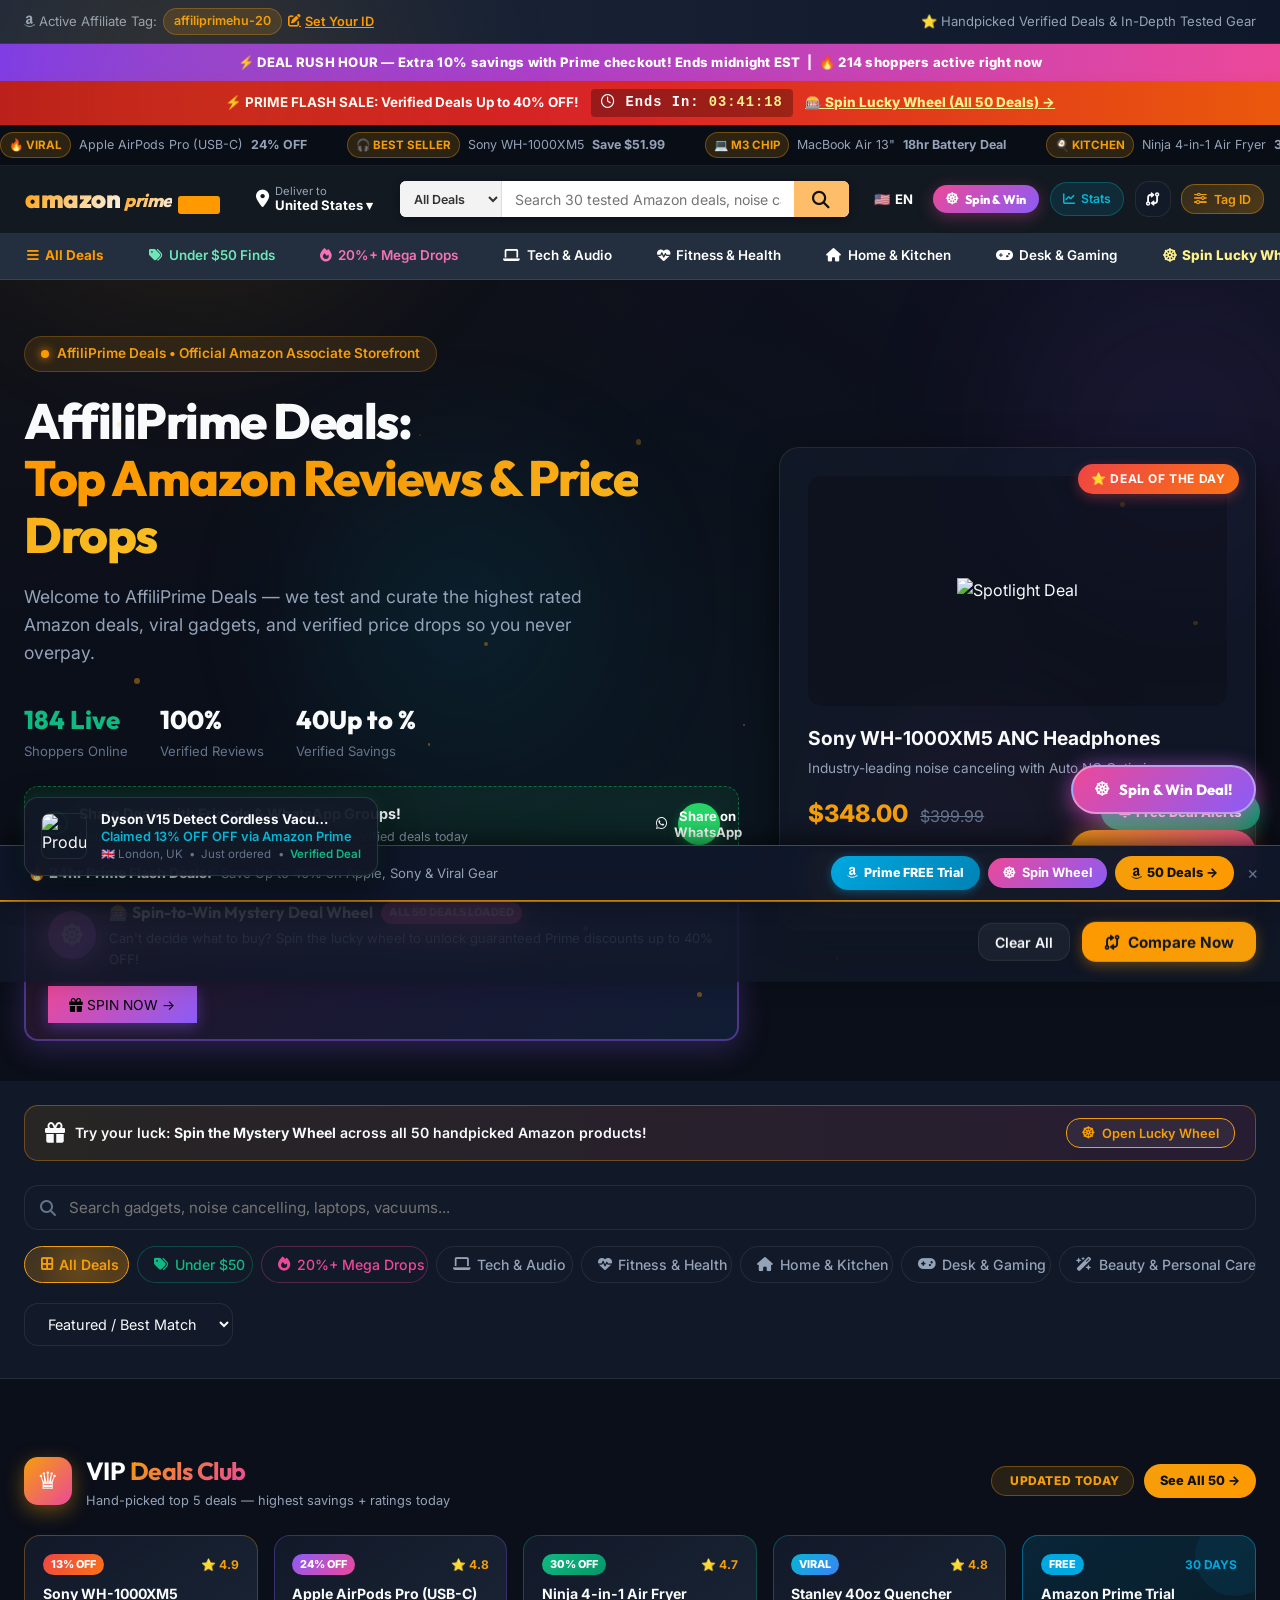
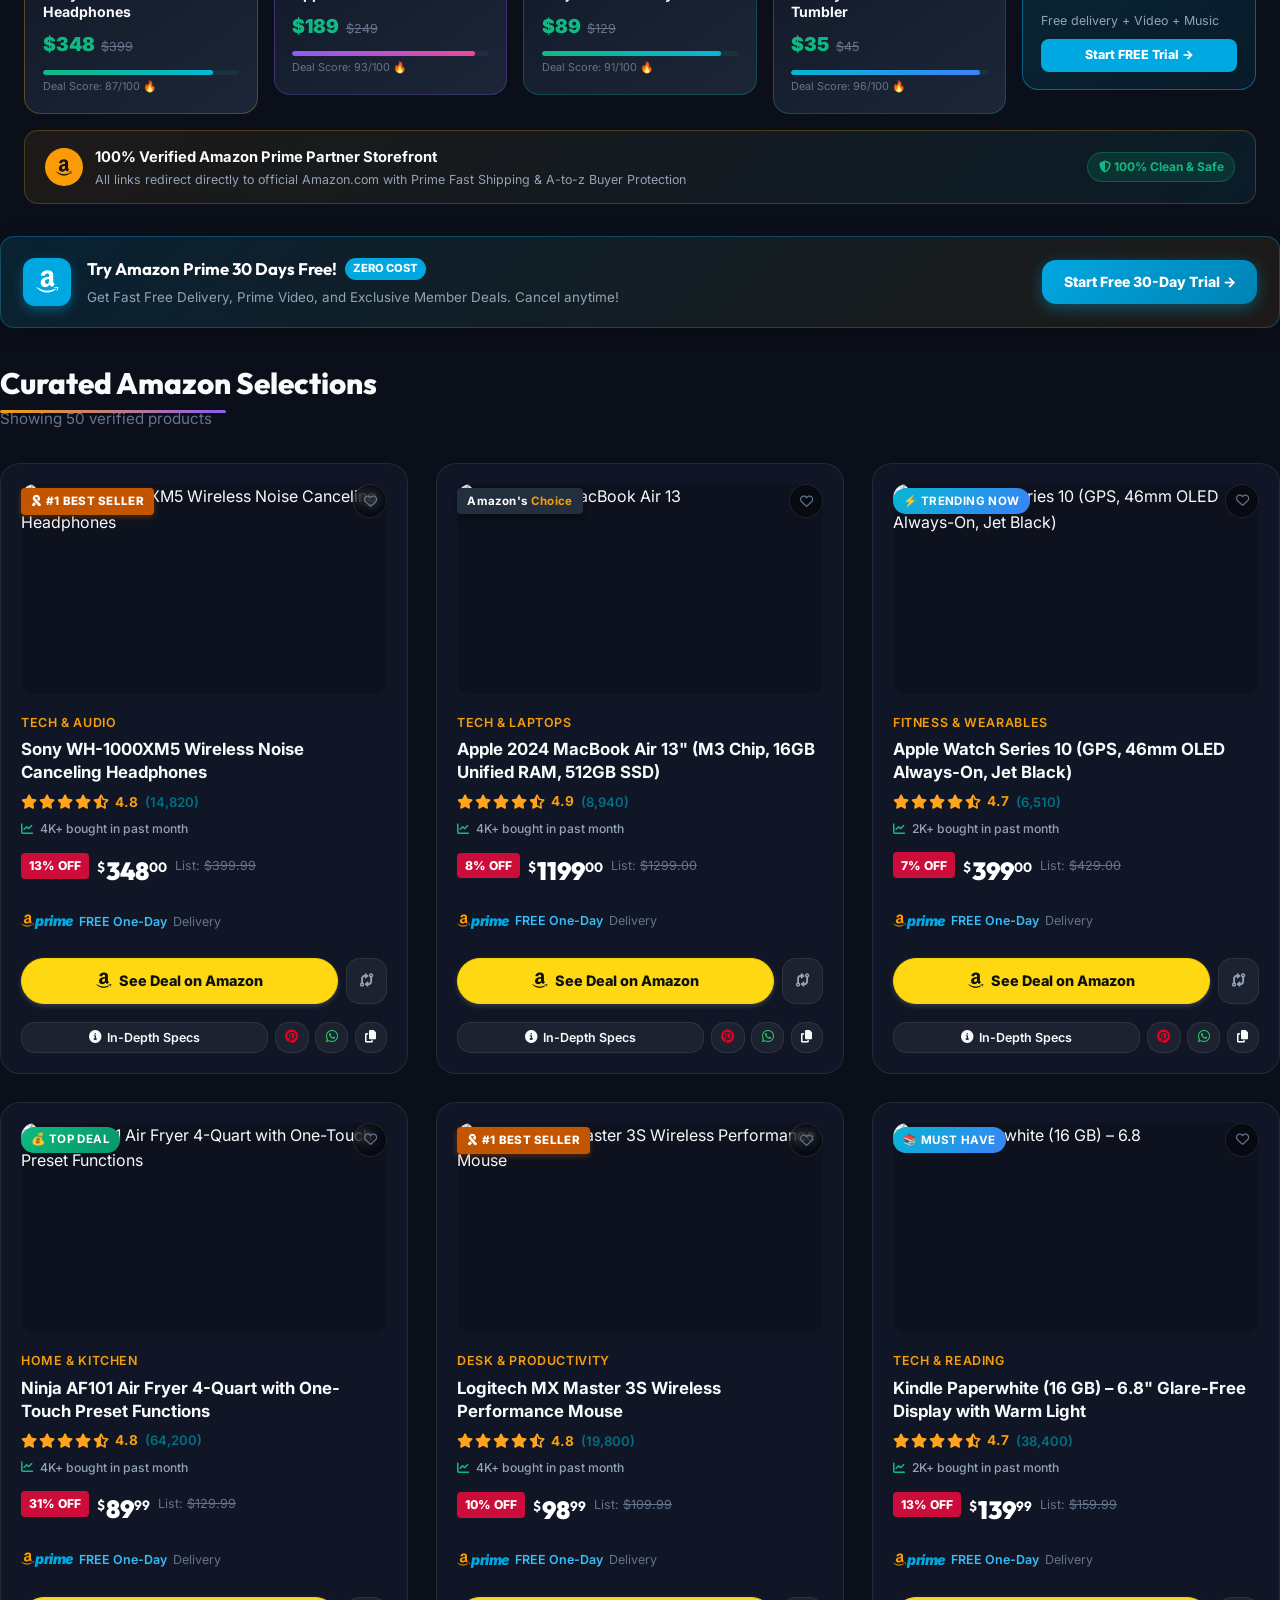
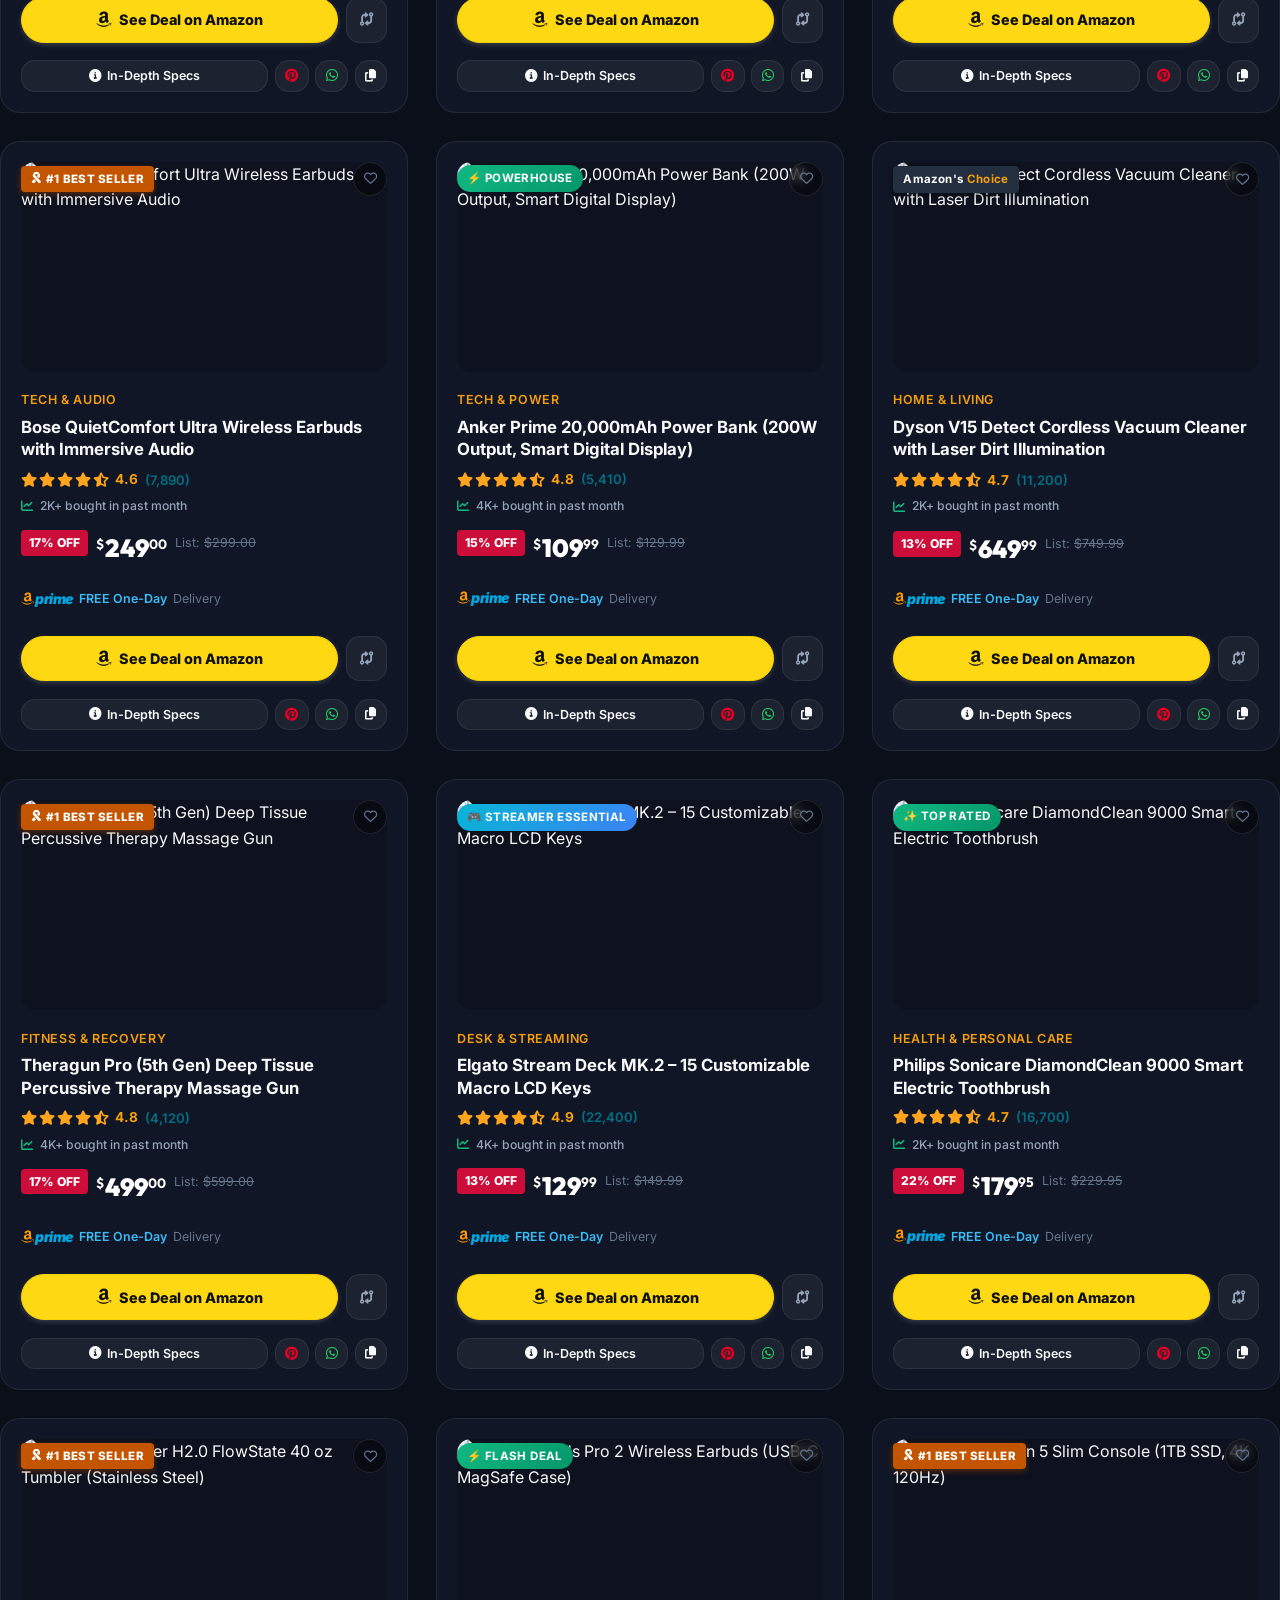
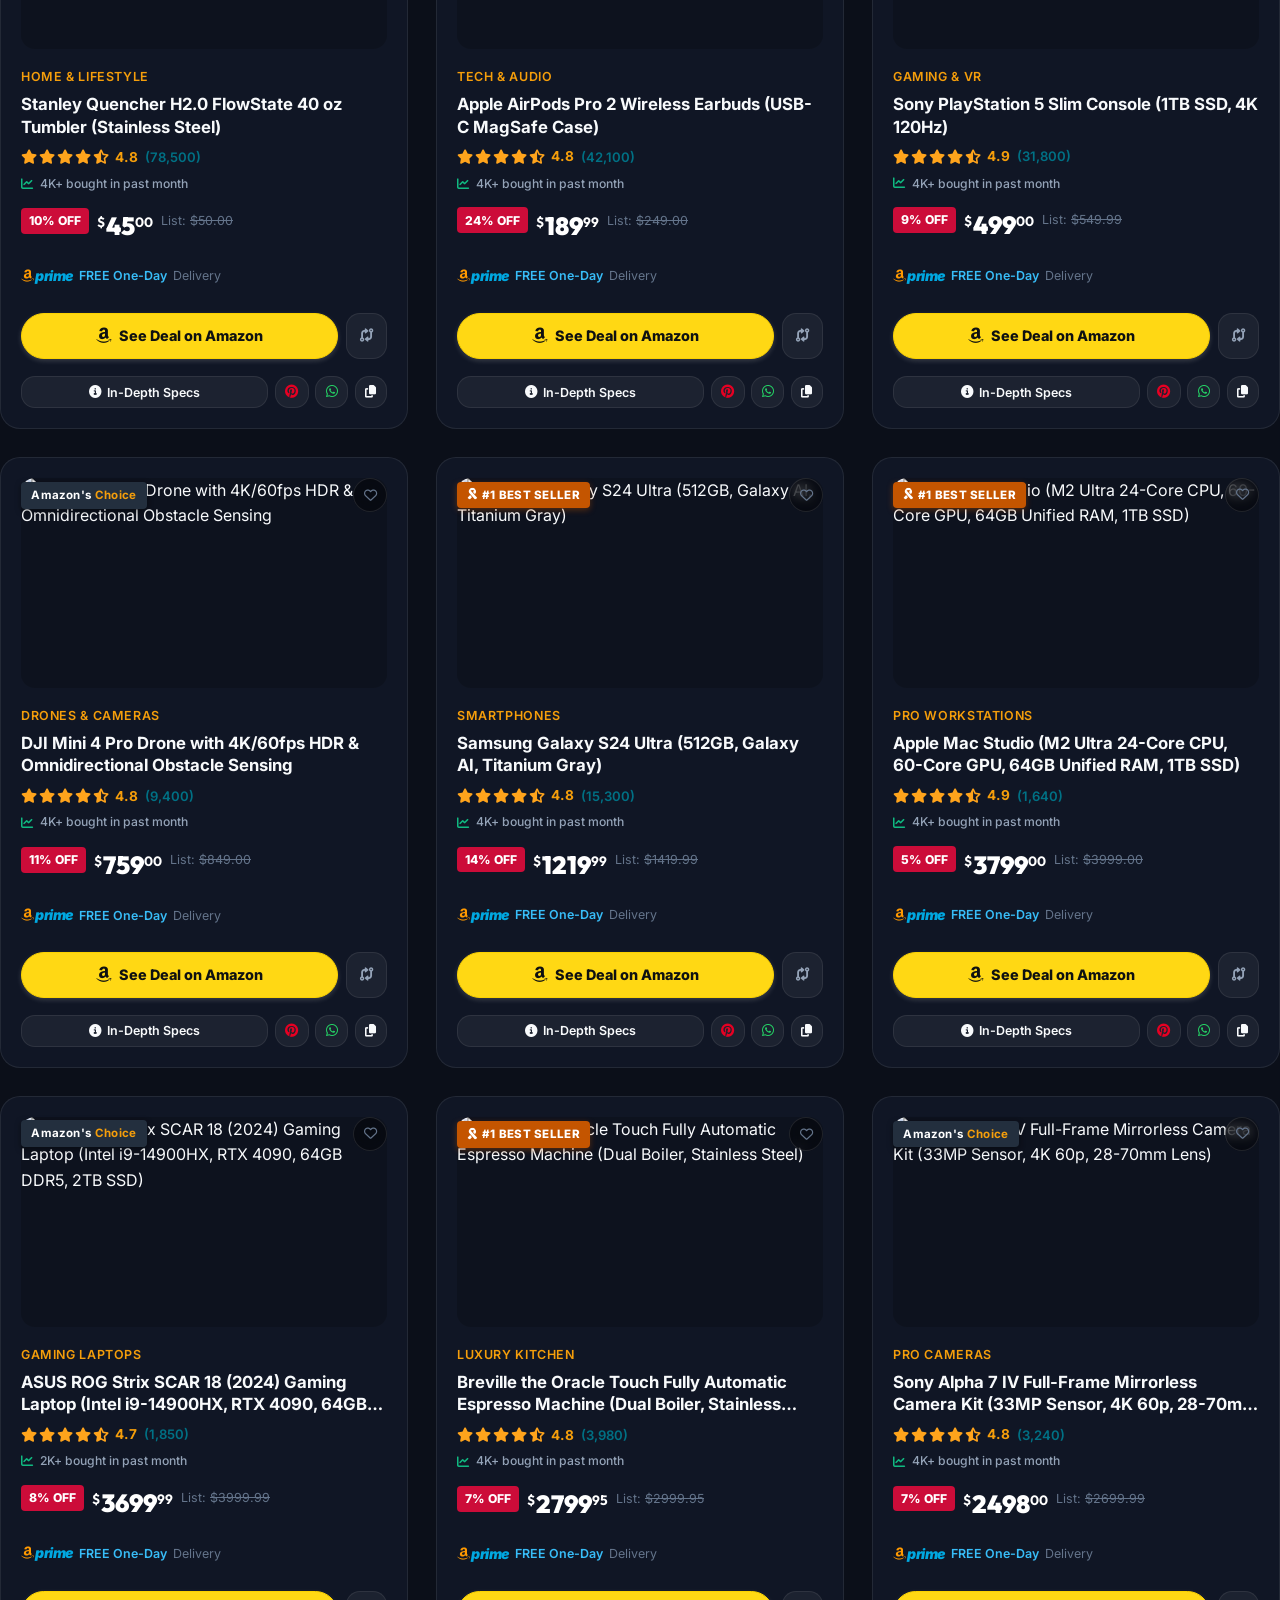
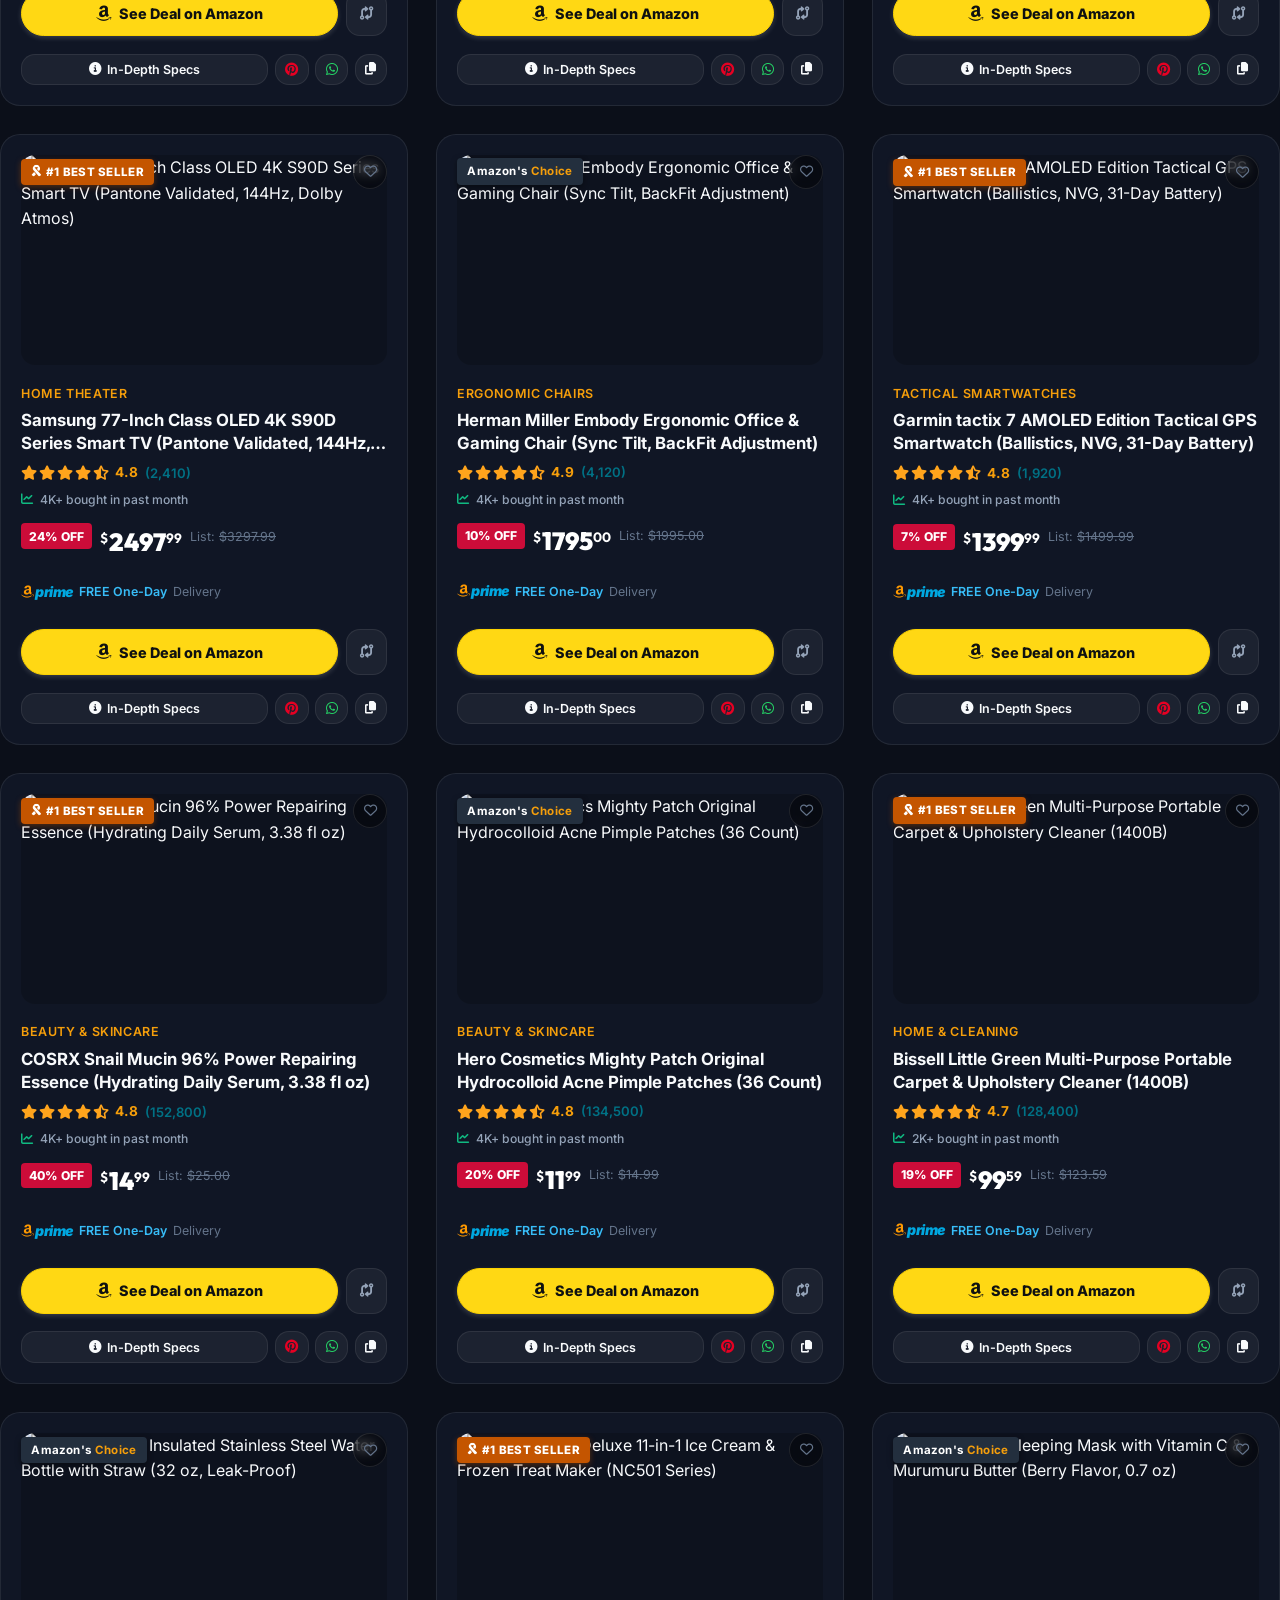
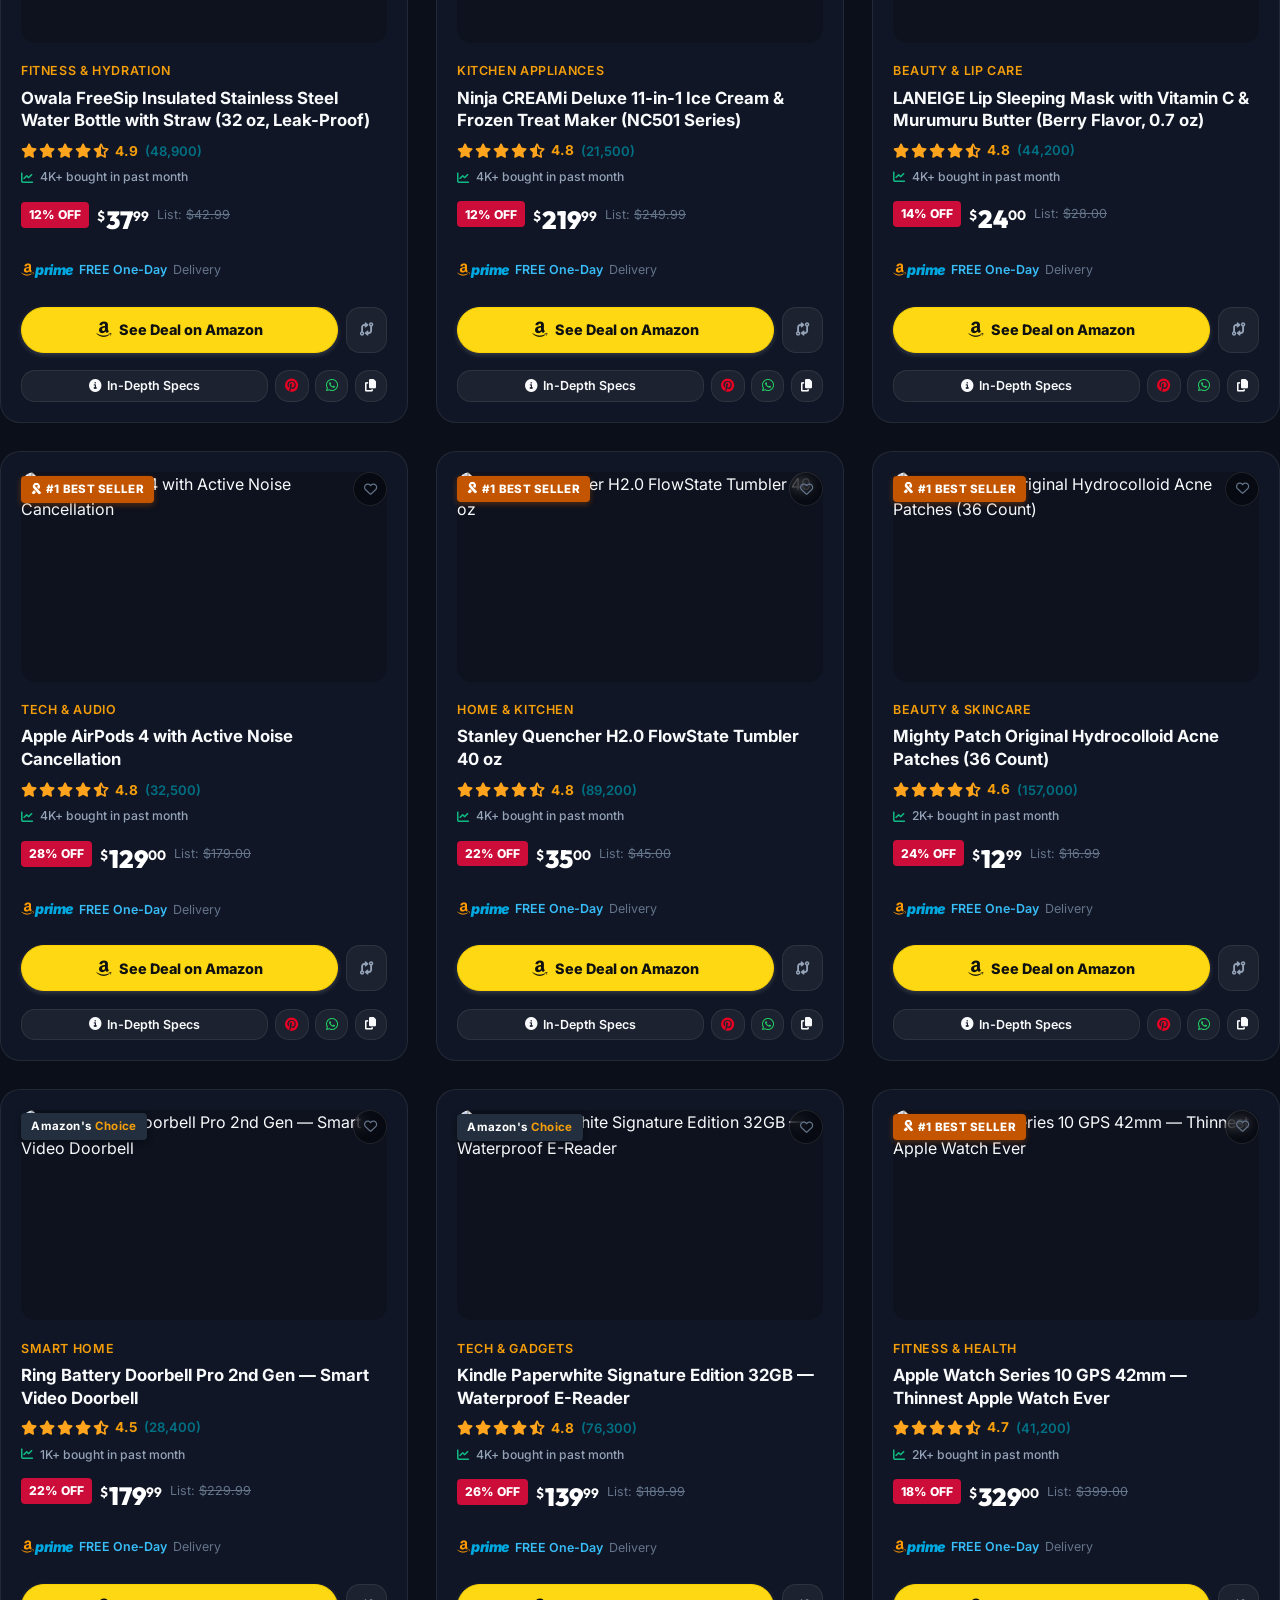
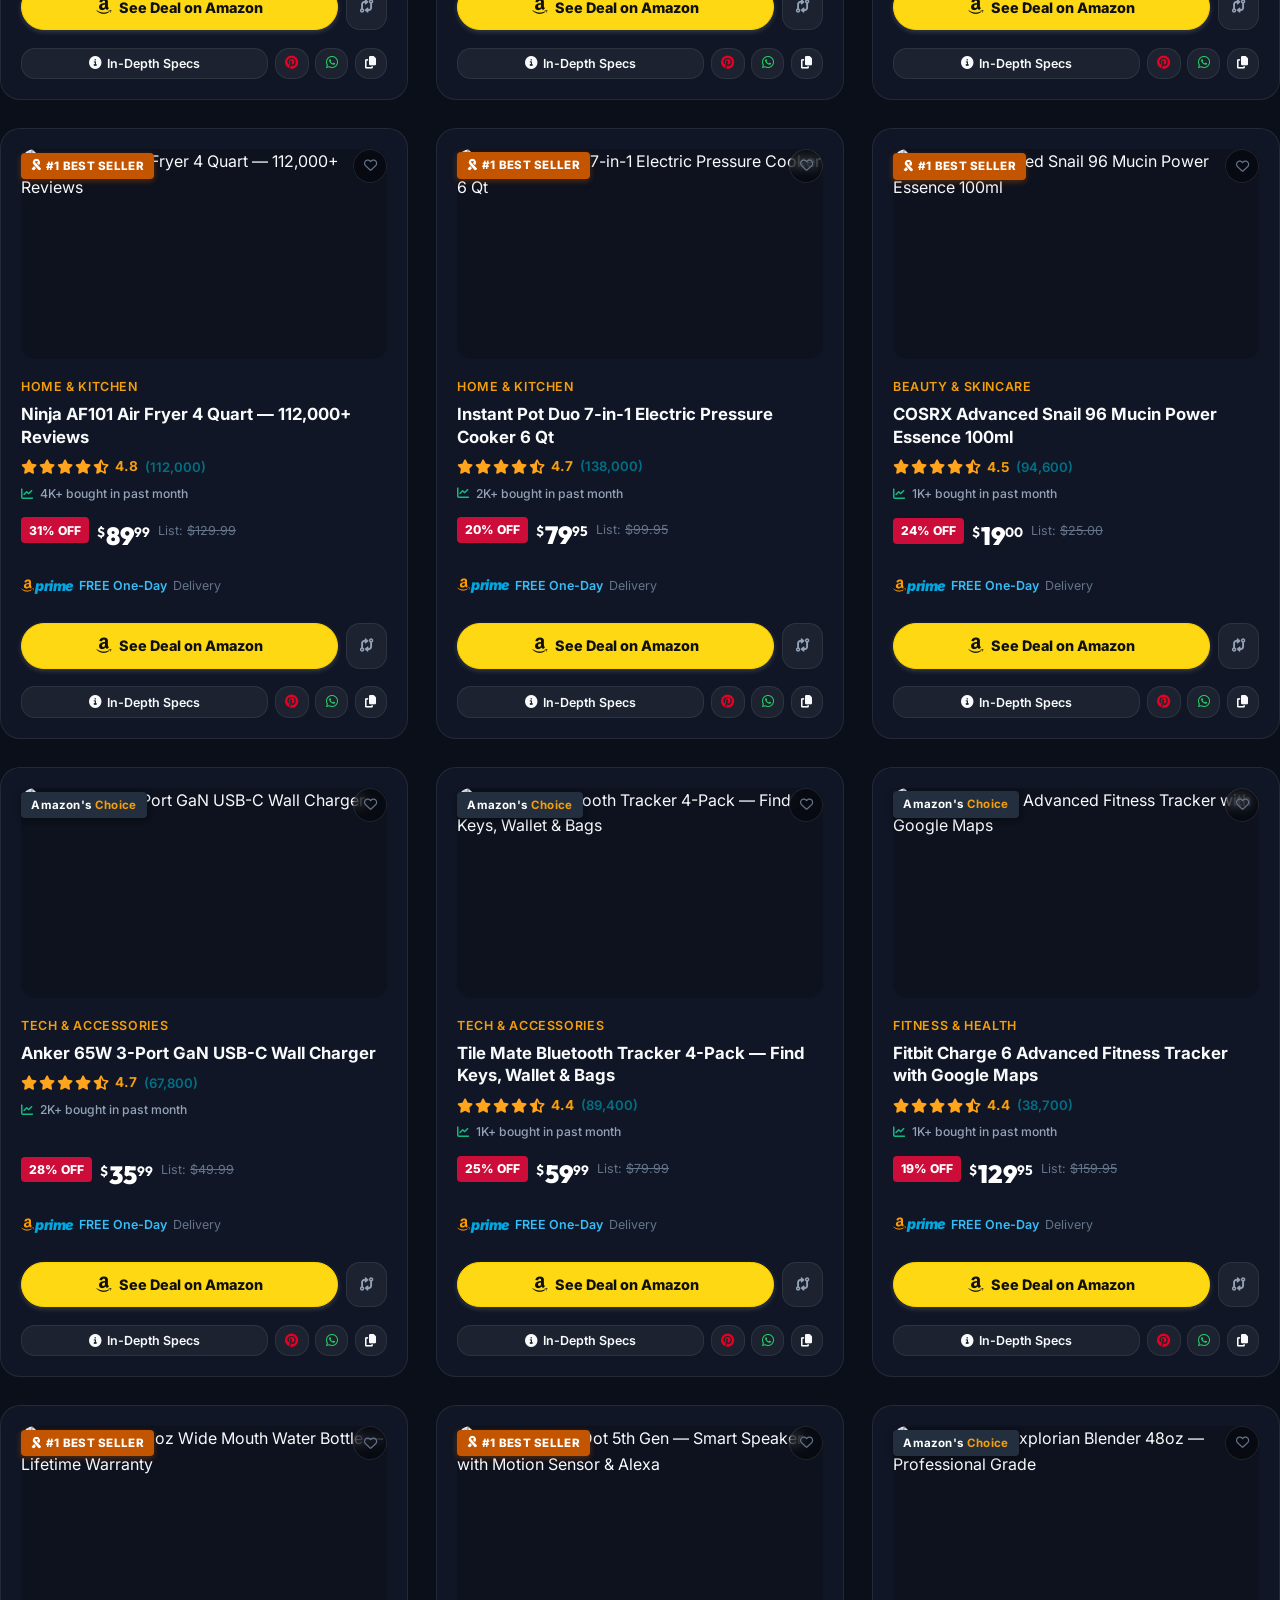
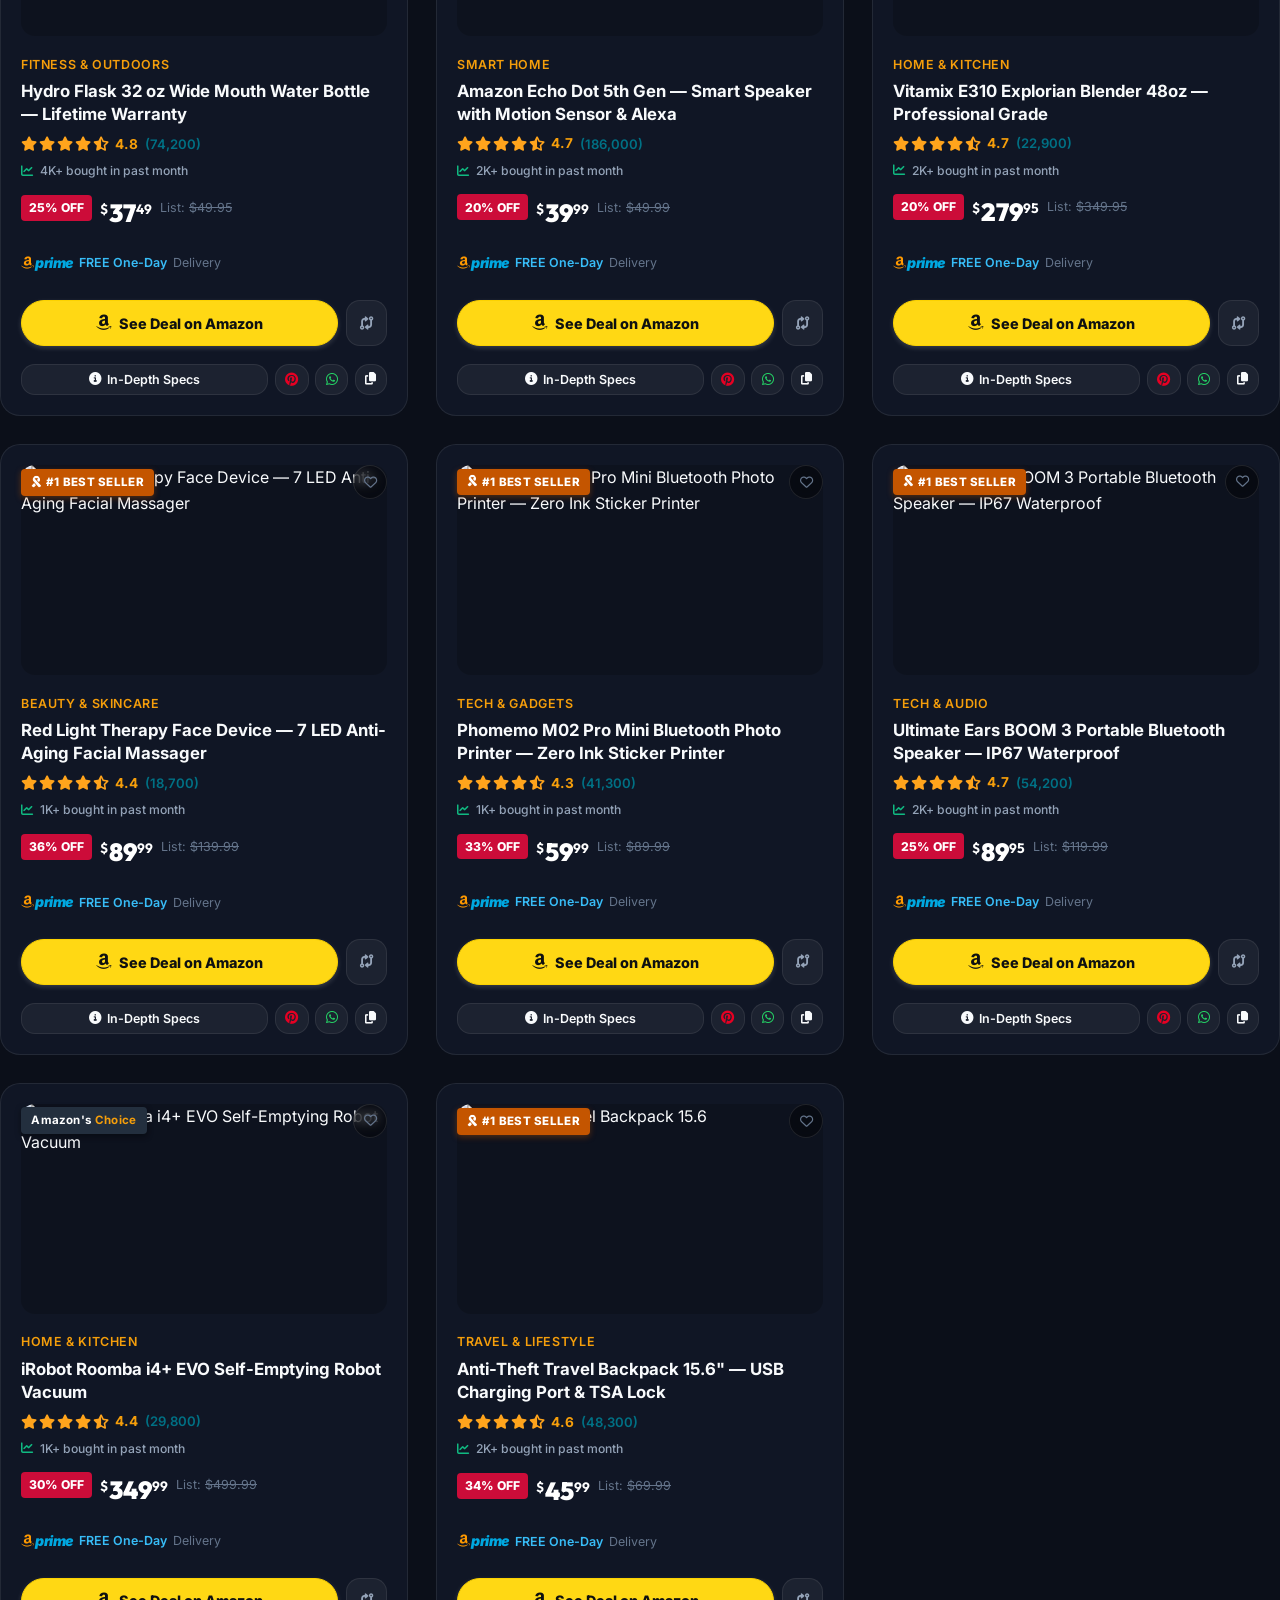
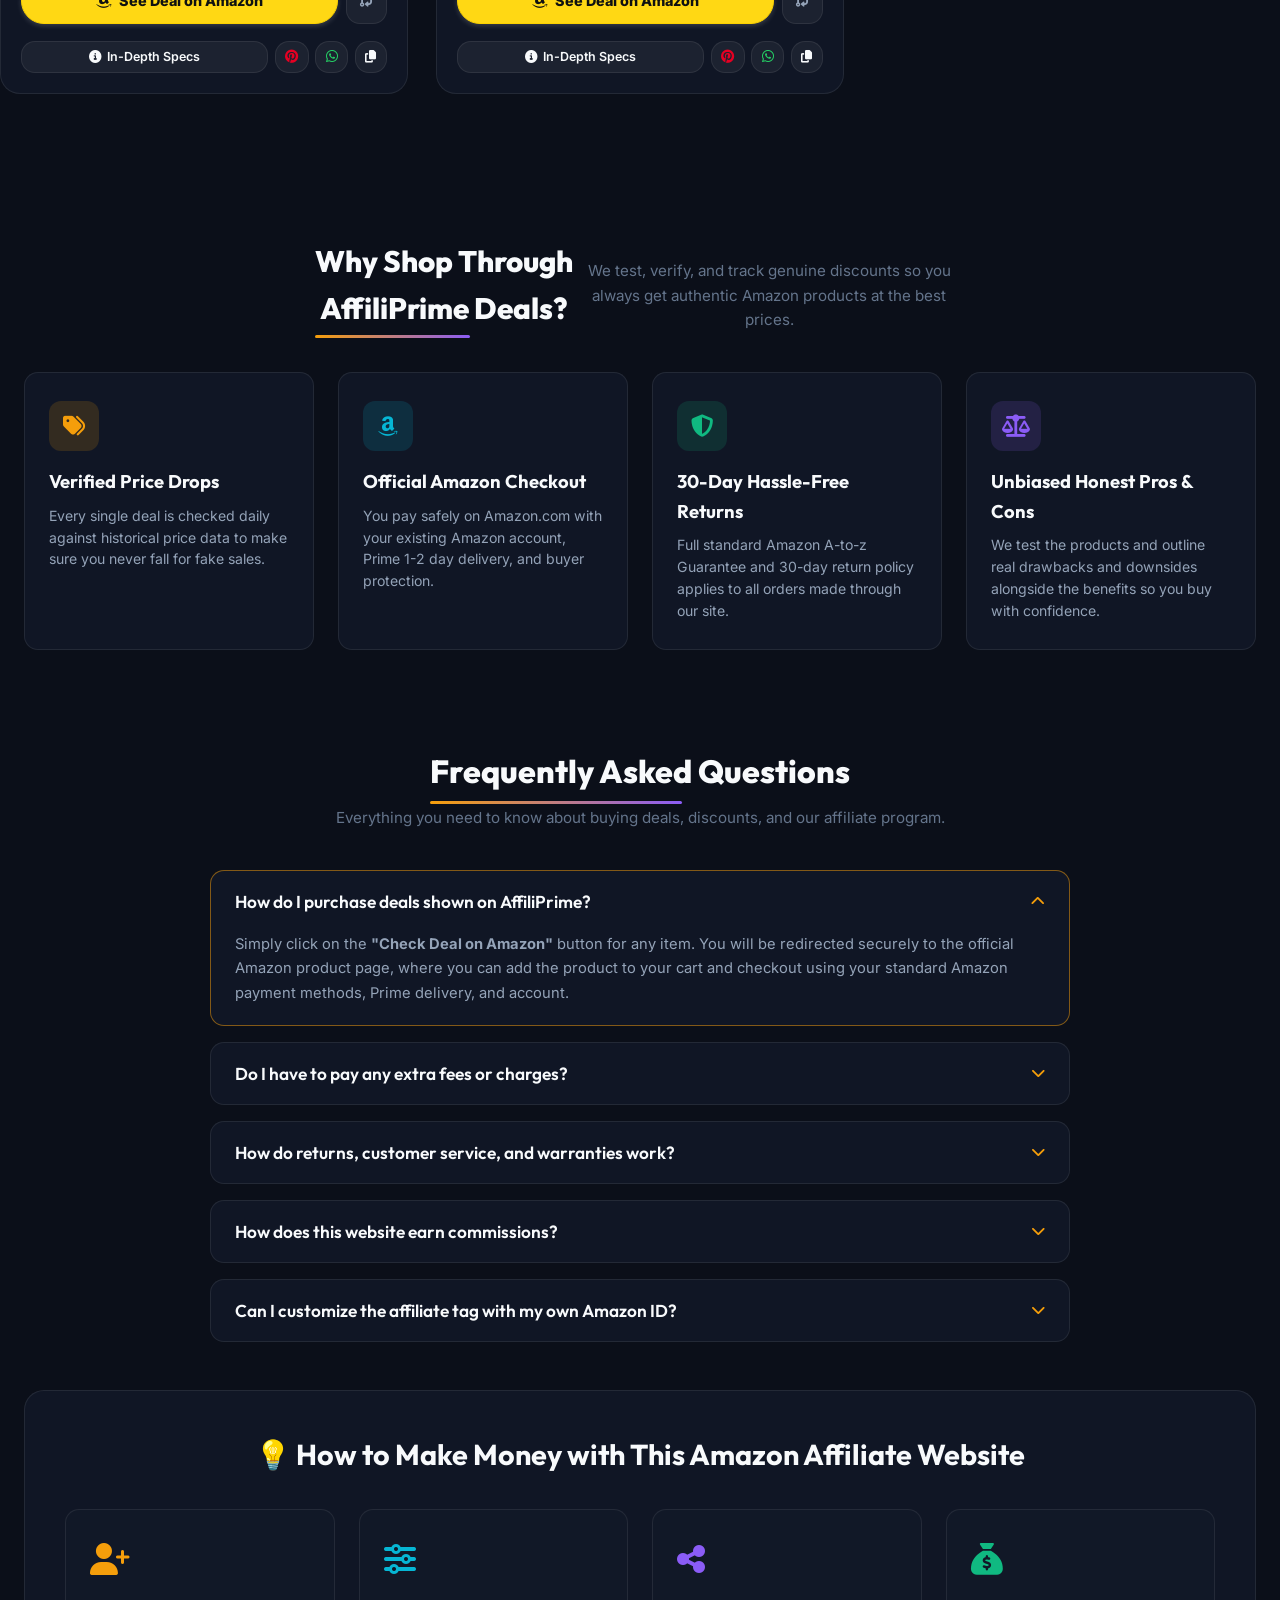
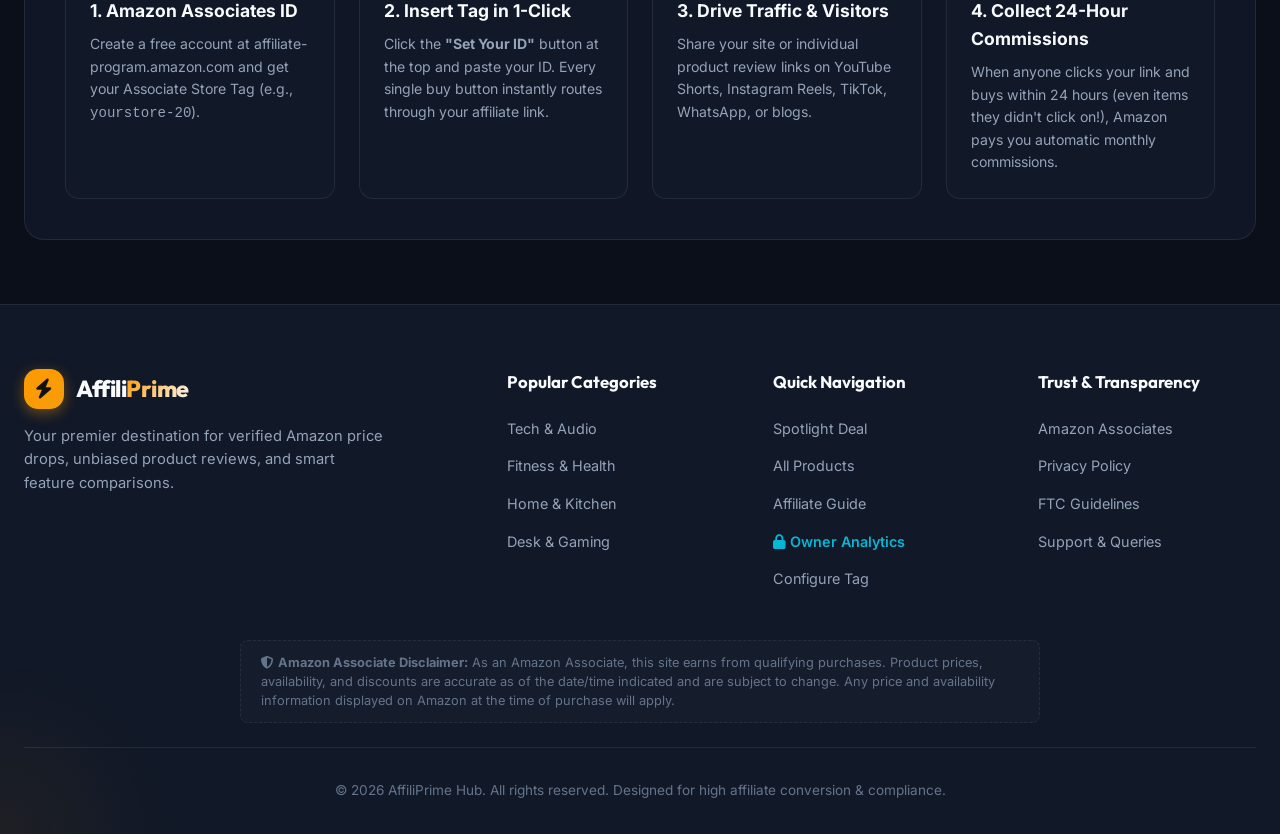
==== commit 9af3dc72: "feat: add VIP Deals Club premium section with deal scores and heat meters" ====
--- a/index.html
+++ b/index.html
@@ -416,6 +416,128 @@
     </div>
   </section>
 
+  <!-- ♛ VIP DEALS CLUB — Premium Featured Section -->
+  <section id="vip-club" style="padding: 2.5rem 0 1rem;">
+    <div class="container">
+
+      <!-- VIP Header -->
+      <div style="display:flex; align-items:center; justify-content:space-between; flex-wrap:wrap; gap:1rem; margin-bottom:1.5rem;">
+        <div style="display:flex; align-items:center; gap:0.85rem;">
+          <div style="width:48px; height:48px; border-radius:14px; background:linear-gradient(135deg,#f59e0b,#ec4899); display:flex; align-items:center; justify-content:center; font-size:1.5rem; box-shadow:0 6px 20px rgba(245,158,11,0.4);">♛</div>
+          <div>
+            <h2 style="font-family:var(--font-heading); font-size:1.55rem; margin:0; color:#fff; letter-spacing:-0.02em;">VIP <span style="background:linear-gradient(135deg,#f59e0b,#ec4899); -webkit-background-clip:text; -webkit-text-fill-color:transparent;">Deals Club</span></h2>
+            <p style="font-size:0.8rem; color:#94a3b8; margin:0;">Hand-picked top 5 deals — highest savings + ratings today</p>
+          </div>
+        </div>
+        <div style="display:flex; align-items:center; gap:0.6rem;">
+          <span style="background:rgba(245,158,11,0.12); border:1px solid rgba(245,158,11,0.35); color:#f59e0b; font-size:0.75rem; font-weight:800; padding:0.3rem 0.85rem; border-radius:999px; text-transform:uppercase; letter-spacing:0.05em;">
+            <span class="pulse-dot" style="display:inline-block; margin-right:4px;"></span>Updated Today
+          </span>
+          <a href="#deals" style="background:linear-gradient(135deg,#f59e0b,#ff9900); color:#111; font-size:0.8rem; font-weight:800; padding:0.4rem 1rem; border-radius:999px; text-decoration:none;">
+            See All 50 →
+          </a>
+        </div>
+      </div>
+
+      <!-- VIP Deal Cards Row -->
+      <div style="display:grid; grid-template-columns:repeat(auto-fit, minmax(185px, 1fr)); gap:1rem;" id="vipDealsGrid">
+
+        <!-- VIP Card 1 -->
+        <a href="https://www.amazon.com/s?k=Sony+WH-1000XM5&tag=affiliprimehu-20" target="_blank" rel="noopener nofollow" style="text-decoration:none;" onclick="if(typeof launchConfetti==='function') launchConfetti()">
+          <div style="background:linear-gradient(145deg,rgba(19,26,42,0.95),rgba(30,41,59,0.9)); border:1px solid rgba(245,158,11,0.3); border-radius:16px; padding:1.1rem; transition:transform 0.25s,box-shadow 0.25s; cursor:pointer;" onmouseover="this.style.transform='translateY(-4px)'; this.style.boxShadow='0 12px 35px rgba(245,158,11,0.25)'" onmouseout="this.style.transform='translateY(0)'; this.style.boxShadow='none'">
+            <div style="display:flex; justify-content:space-between; align-items:center; margin-bottom:0.6rem;">
+              <span style="background:linear-gradient(135deg,#ef4444,#f97316); color:#fff; font-size:0.68rem; font-weight:800; padding:2px 8px; border-radius:999px;">13% OFF</span>
+              <span style="color:#f59e0b; font-size:0.75rem; font-weight:700;">⭐ 4.9</span>
+            </div>
+            <div style="font-size:0.88rem; font-weight:700; color:#f8fafc; line-height:1.3; margin-bottom:0.5rem;">Sony WH-1000XM5 Headphones</div>
+            <div style="display:flex; align-items:baseline; gap:0.4rem;">
+              <span style="font-size:1.2rem; font-weight:900; color:#10b981;">$348</span>
+              <span style="font-size:0.78rem; color:#64748b; text-decoration:line-through;">$399</span>
+            </div>
+            <div style="margin-top:0.6rem; background:rgba(16,185,129,0.1); border-radius:6px; height:5px; overflow:hidden;">
+              <div style="background:linear-gradient(90deg,#10b981,#06b6d4); height:100%; width:87%; border-radius:6px;"></div>
+            </div>
+            <div style="font-size:0.68rem; color:#64748b; margin-top:3px;">Deal Score: 87/100 🔥</div>
+          </div>
+        </a>
+
+        <!-- VIP Card 2 -->
+        <a href="https://www.amazon.com/s?k=Apple+AirPods+Pro+2&tag=affiliprimehu-20" target="_blank" rel="noopener nofollow" style="text-decoration:none;" onclick="if(typeof launchConfetti==='function') launchConfetti()">
+          <div style="background:linear-gradient(145deg,rgba(19,26,42,0.95),rgba(30,41,59,0.9)); border:1px solid rgba(139,92,246,0.3); border-radius:16px; padding:1.1rem; transition:transform 0.25s,box-shadow 0.25s; cursor:pointer;" onmouseover="this.style.transform='translateY(-4px)'; this.style.boxShadow='0 12px 35px rgba(139,92,246,0.25)'" onmouseout="this.style.transform='translateY(0)'; this.style.boxShadow='none'">
+            <div style="display:flex; justify-content:space-between; align-items:center; margin-bottom:0.6rem;">
+              <span style="background:linear-gradient(135deg,#8b5cf6,#ec4899); color:#fff; font-size:0.68rem; font-weight:800; padding:2px 8px; border-radius:999px;">24% OFF</span>
+              <span style="color:#f59e0b; font-size:0.75rem; font-weight:700;">⭐ 4.8</span>
+            </div>
+            <div style="font-size:0.88rem; font-weight:700; color:#f8fafc; line-height:1.3; margin-bottom:0.5rem;">Apple AirPods Pro (USB-C)</div>
+            <div style="display:flex; align-items:baseline; gap:0.4rem;">
+              <span style="font-size:1.2rem; font-weight:900; color:#10b981;">$189</span>
+              <span style="font-size:0.78rem; color:#64748b; text-decoration:line-through;">$249</span>
+            </div>
+            <div style="margin-top:0.6rem; background:rgba(139,92,246,0.1); border-radius:6px; height:5px; overflow:hidden;">
+              <div style="background:linear-gradient(90deg,#8b5cf6,#ec4899); height:100%; width:93%; border-radius:6px;"></div>
+            </div>
+            <div style="font-size:0.68rem; color:#64748b; margin-top:3px;">Deal Score: 93/100 🔥</div>
+          </div>
+        </a>
+
+        <!-- VIP Card 3 -->
+        <a href="https://www.amazon.com/s?k=Ninja+Air+Fryer&tag=affiliprimehu-20" target="_blank" rel="noopener nofollow" style="text-decoration:none;" onclick="if(typeof launchConfetti==='function') launchConfetti()">
+          <div style="background:linear-gradient(145deg,rgba(19,26,42,0.95),rgba(30,41,59,0.9)); border:1px solid rgba(16,185,129,0.3); border-radius:16px; padding:1.1rem; transition:transform 0.25s,box-shadow 0.25s; cursor:pointer;" onmouseover="this.style.transform='translateY(-4px)'; this.style.boxShadow='0 12px 35px rgba(16,185,129,0.25)'" onmouseout="this.style.transform='translateY(0)'; this.style.boxShadow='none'">
+            <div style="display:flex; justify-content:space-between; align-items:center; margin-bottom:0.6rem;">
+              <span style="background:linear-gradient(135deg,#10b981,#059669); color:#fff; font-size:0.68rem; font-weight:800; padding:2px 8px; border-radius:999px;">30% OFF</span>
+              <span style="color:#f59e0b; font-size:0.75rem; font-weight:700;">⭐ 4.7</span>
+            </div>
+            <div style="font-size:0.88rem; font-weight:700; color:#f8fafc; line-height:1.3; margin-bottom:0.5rem;">Ninja 4-in-1 Air Fryer</div>
+            <div style="display:flex; align-items:baseline; gap:0.4rem;">
+              <span style="font-size:1.2rem; font-weight:900; color:#10b981;">$89</span>
+              <span style="font-size:0.78rem; color:#64748b; text-decoration:line-through;">$129</span>
+            </div>
+            <div style="margin-top:0.6rem; background:rgba(16,185,129,0.1); border-radius:6px; height:5px; overflow:hidden;">
+              <div style="background:linear-gradient(90deg,#10b981,#06b6d4); height:100%; width:91%; border-radius:6px;"></div>
+            </div>
+            <div style="font-size:0.68rem; color:#64748b; margin-top:3px;">Deal Score: 91/100 🔥</div>
+          </div>
+        </a>
+
+        <!-- VIP Card 4 -->
+        <a href="https://www.amazon.com/s?k=Stanley+40oz+Quencher&tag=affiliprimehu-20" target="_blank" rel="noopener nofollow" style="text-decoration:none;" onclick="if(typeof launchConfetti==='function') launchConfetti()">
+          <div style="background:linear-gradient(145deg,rgba(19,26,42,0.95),rgba(30,41,59,0.9)); border:1px solid rgba(6,182,212,0.3); border-radius:16px; padding:1.1rem; transition:transform 0.25s,box-shadow 0.25s; cursor:pointer;" onmouseover="this.style.transform='translateY(-4px)'; this.style.boxShadow='0 12px 35px rgba(6,182,212,0.25)'" onmouseout="this.style.transform='translateY(0)'; this.style.boxShadow='none'">
+            <div style="display:flex; justify-content:space-between; align-items:center; margin-bottom:0.6rem;">
+              <span style="background:linear-gradient(135deg,#06b6d4,#3b82f6); color:#fff; font-size:0.68rem; font-weight:800; padding:2px 8px; border-radius:999px;">VIRAL</span>
+              <span style="color:#f59e0b; font-size:0.75rem; font-weight:700;">⭐ 4.8</span>
+            </div>
+            <div style="font-size:0.88rem; font-weight:700; color:#f8fafc; line-height:1.3; margin-bottom:0.5rem;">Stanley 40oz Quencher Tumbler</div>
+            <div style="display:flex; align-items:baseline; gap:0.4rem;">
+              <span style="font-size:1.2rem; font-weight:900; color:#10b981;">$35</span>
+              <span style="font-size:0.78rem; color:#64748b; text-decoration:line-through;">$45</span>
+            </div>
+            <div style="margin-top:0.6rem; background:rgba(6,182,212,0.1); border-radius:6px; height:5px; overflow:hidden;">
+              <div style="background:linear-gradient(90deg,#06b6d4,#3b82f6); height:100%; width:96%; border-radius:6px;"></div>
+            </div>
+            <div style="font-size:0.68rem; color:#64748b; margin-top:3px;">Deal Score: 96/100 🔥</div>
+          </div>
+        </a>
+
+        <!-- VIP Card 5 — Prime Trial -->
+        <a href="https://www.amazon.com/amazonprime?tag=affiliprimehu-20" target="_blank" rel="noopener sponsored" style="text-decoration:none;" onclick="if(typeof launchConfetti==='function') launchConfetti()">
+          <div style="background:linear-gradient(145deg,rgba(0,168,225,0.15),rgba(0,130,180,0.1)); border:1.5px solid rgba(0,168,225,0.5); border-radius:16px; padding:1.1rem; transition:transform 0.25s,box-shadow 0.25s; cursor:pointer; position:relative; overflow:hidden;" onmouseover="this.style.transform='translateY(-4px)'; this.style.boxShadow='0 12px 35px rgba(0,168,225,0.35)'" onmouseout="this.style.transform='translateY(0)'; this.style.boxShadow='none'">
+            <div style="position:absolute; top:-20px; right:-20px; width:80px; height:80px; background:rgba(0,168,225,0.08); border-radius:50%;"></div>
+            <div style="display:flex; justify-content:space-between; align-items:center; margin-bottom:0.6rem;">
+              <span style="background:#00A8E1; color:#fff; font-size:0.68rem; font-weight:800; padding:2px 8px; border-radius:999px;">FREE</span>
+              <span style="color:#00A8E1; font-size:0.75rem; font-weight:700;">30 DAYS</span>
+            </div>
+            <div style="font-size:0.88rem; font-weight:700; color:#f8fafc; line-height:1.3; margin-bottom:0.5rem;">Amazon Prime Trial</div>
+            <div style="font-size:0.78rem; color:#94a3b8; margin-bottom:0.5rem;">Free delivery + Video + Music</div>
+            <div style="background:#00A8E1; color:#fff; font-size:0.78rem; font-weight:800; padding:0.4rem; border-radius:8px; text-align:center;">
+              Start FREE Trial →
+            </div>
+          </div>
+        </a>
+
+      </div>
+    </div>
+  </section>
+
   <!-- Product Catalog Grid -->
   <main class="products-section" id="deals">
     <div class="container">
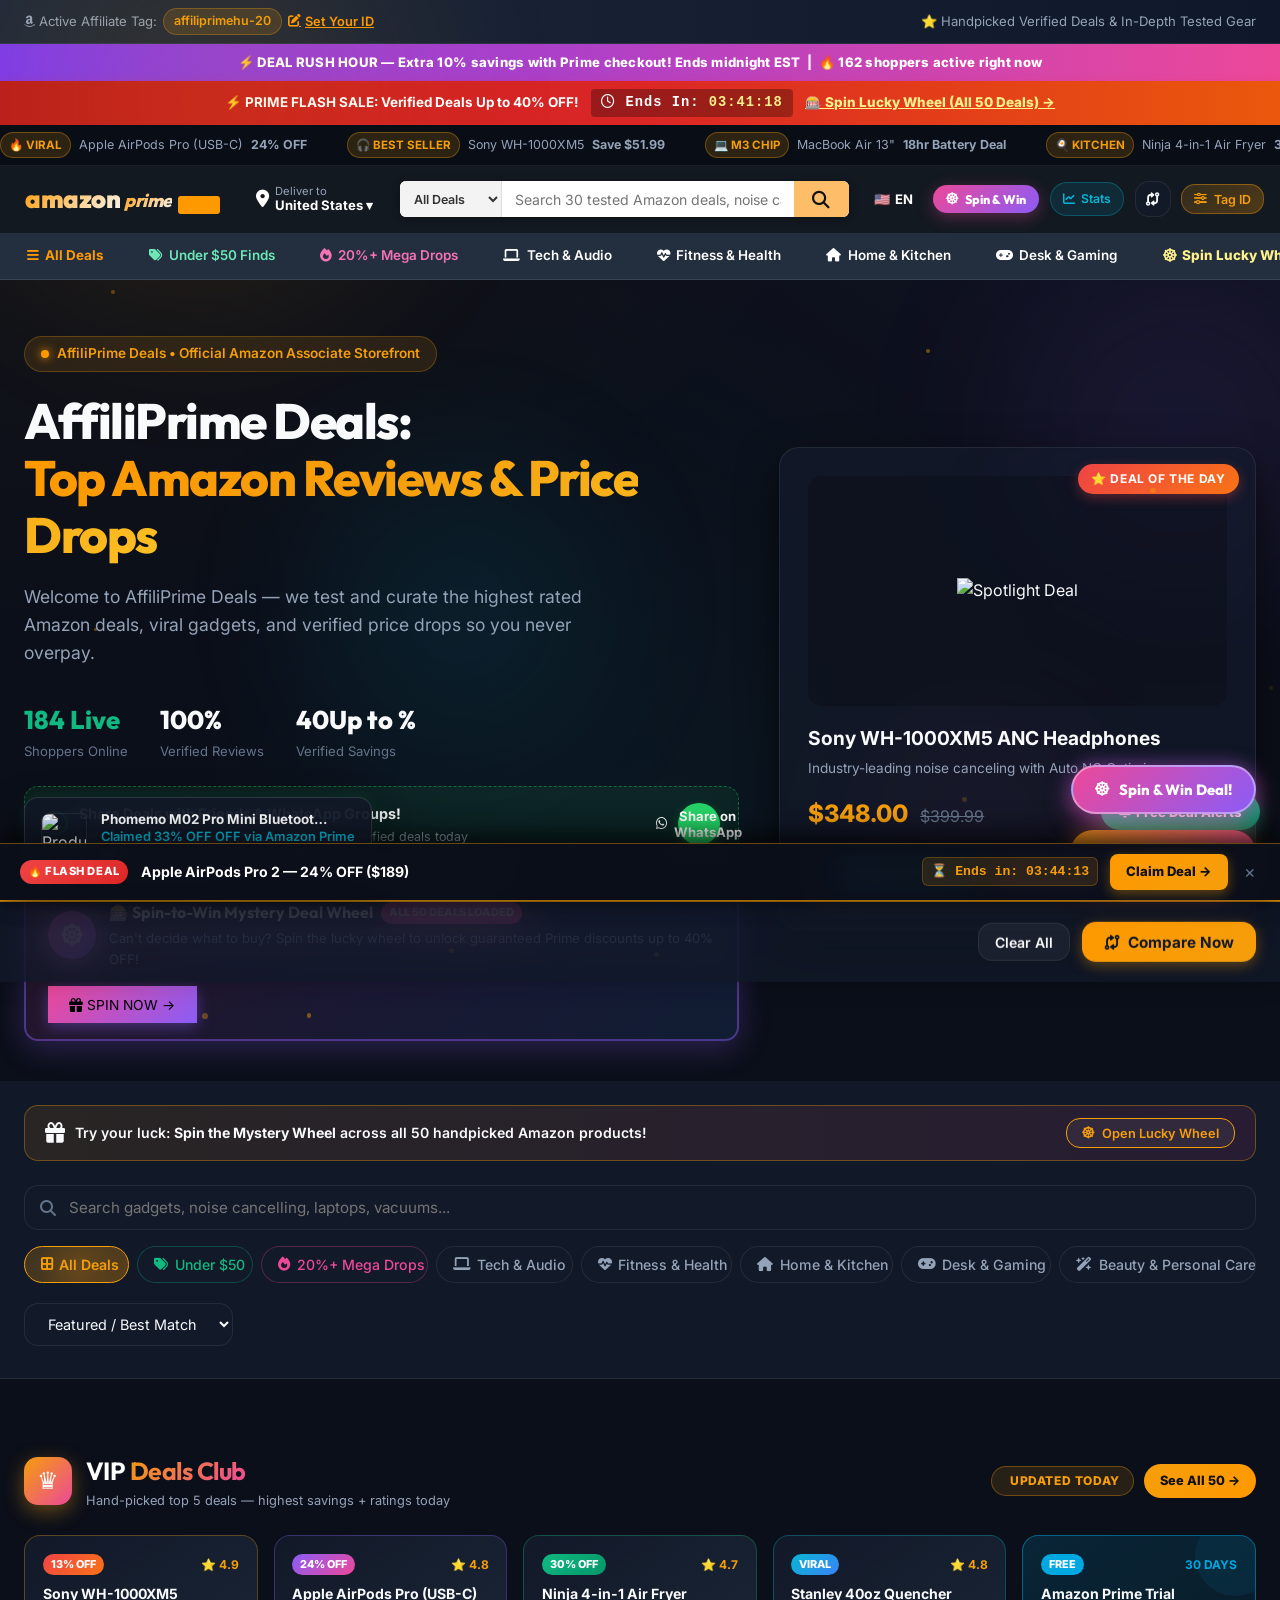
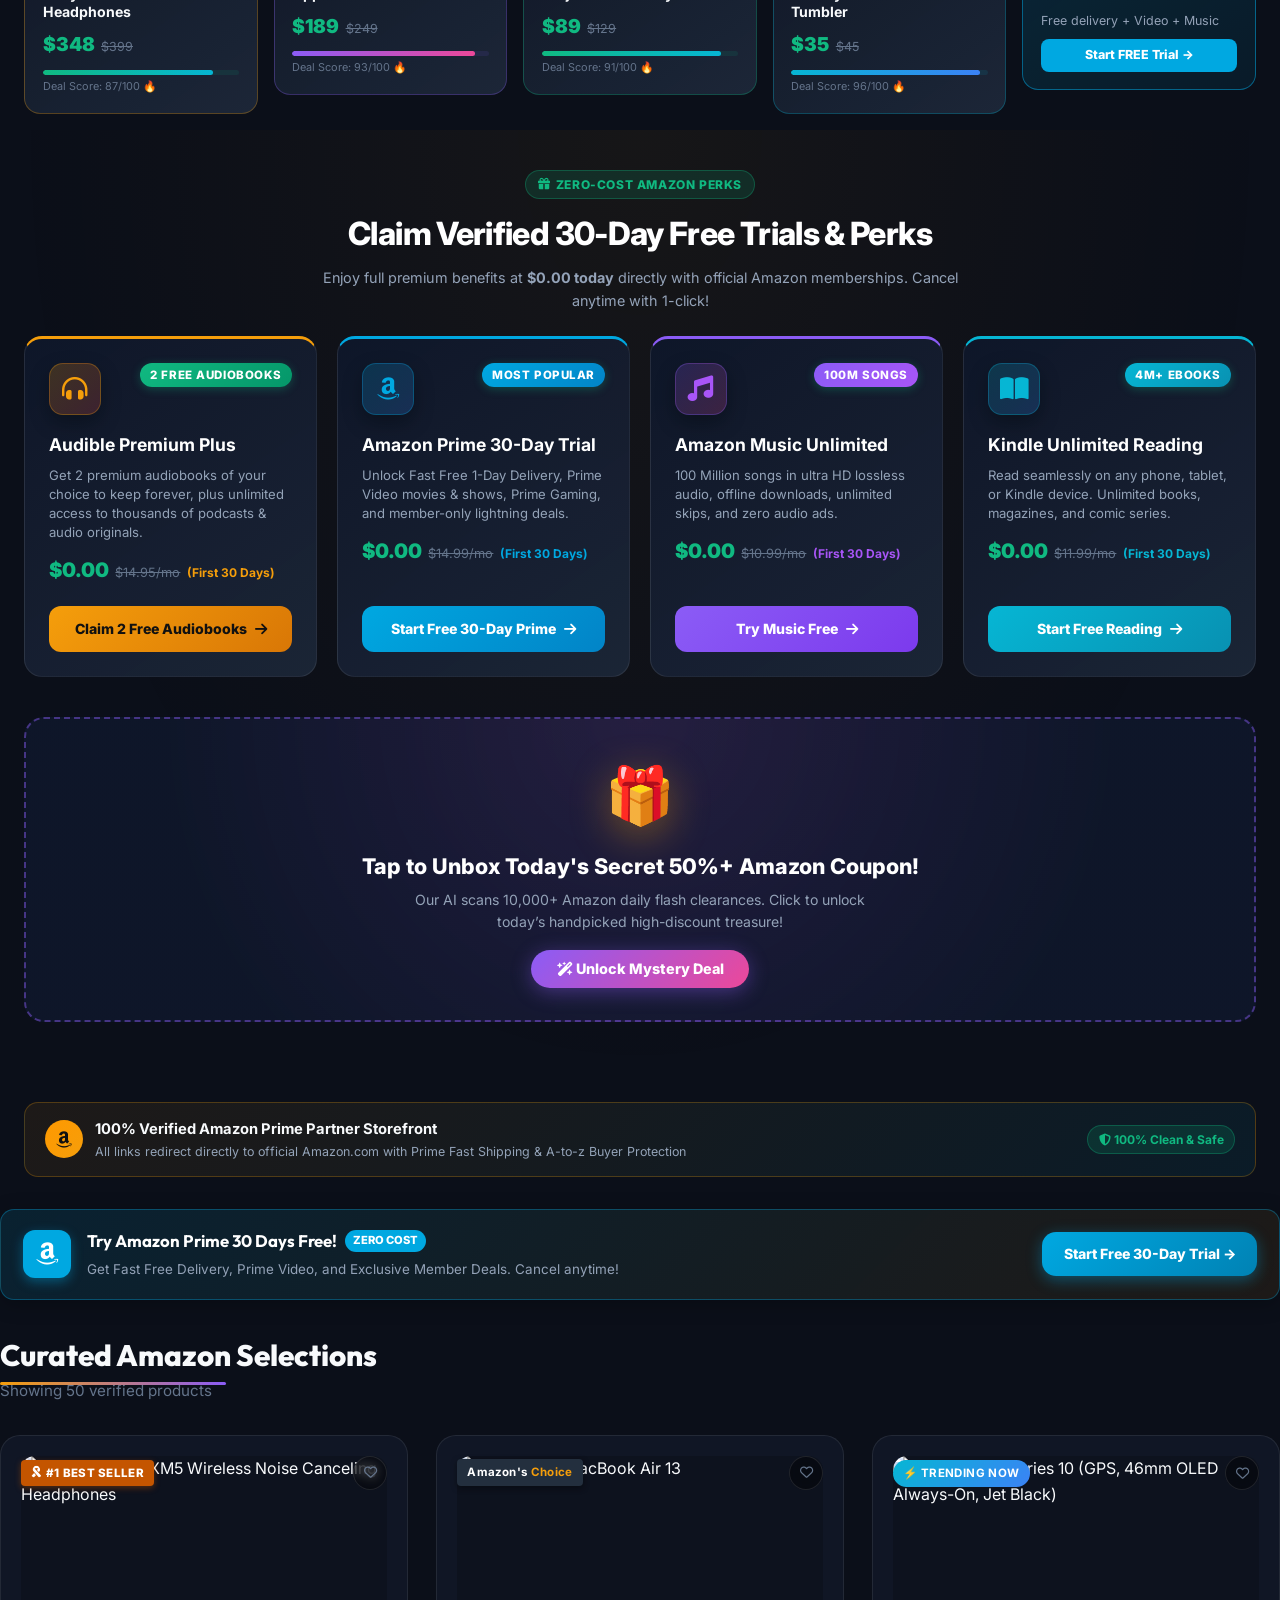
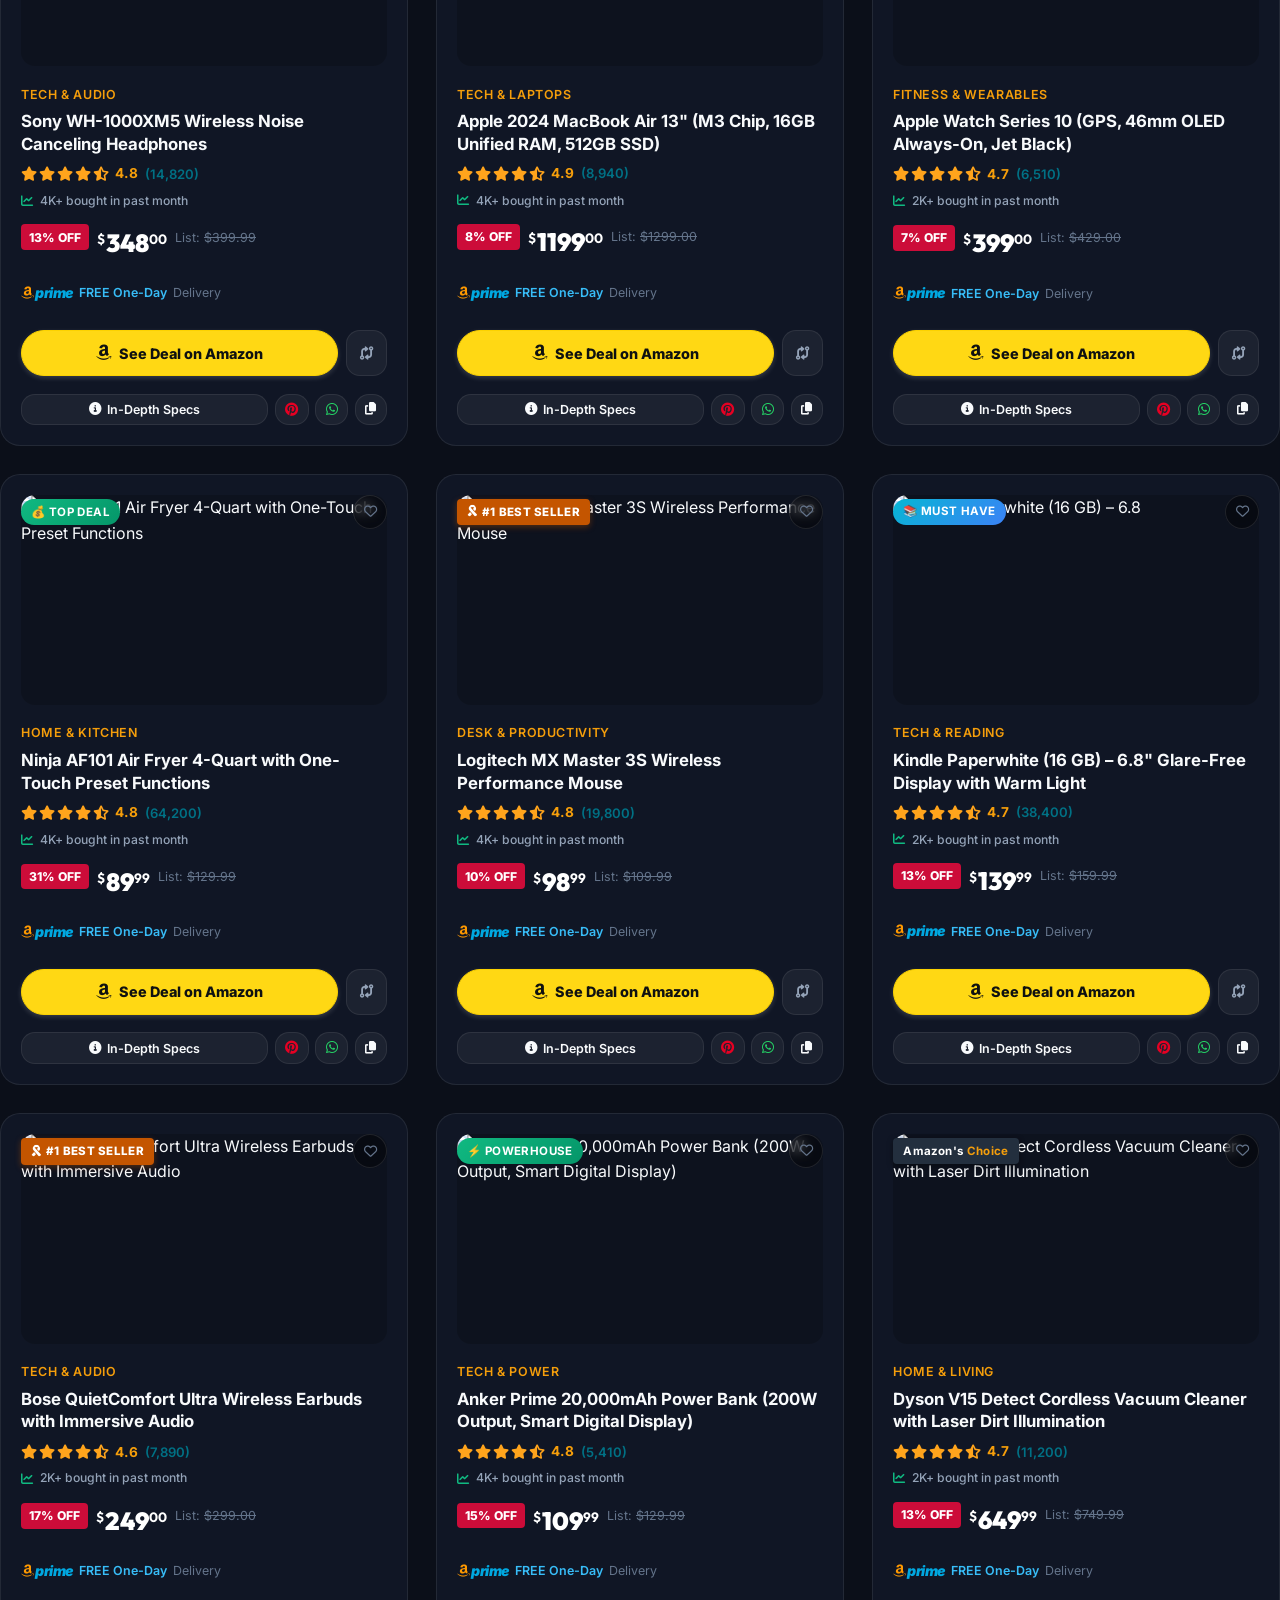
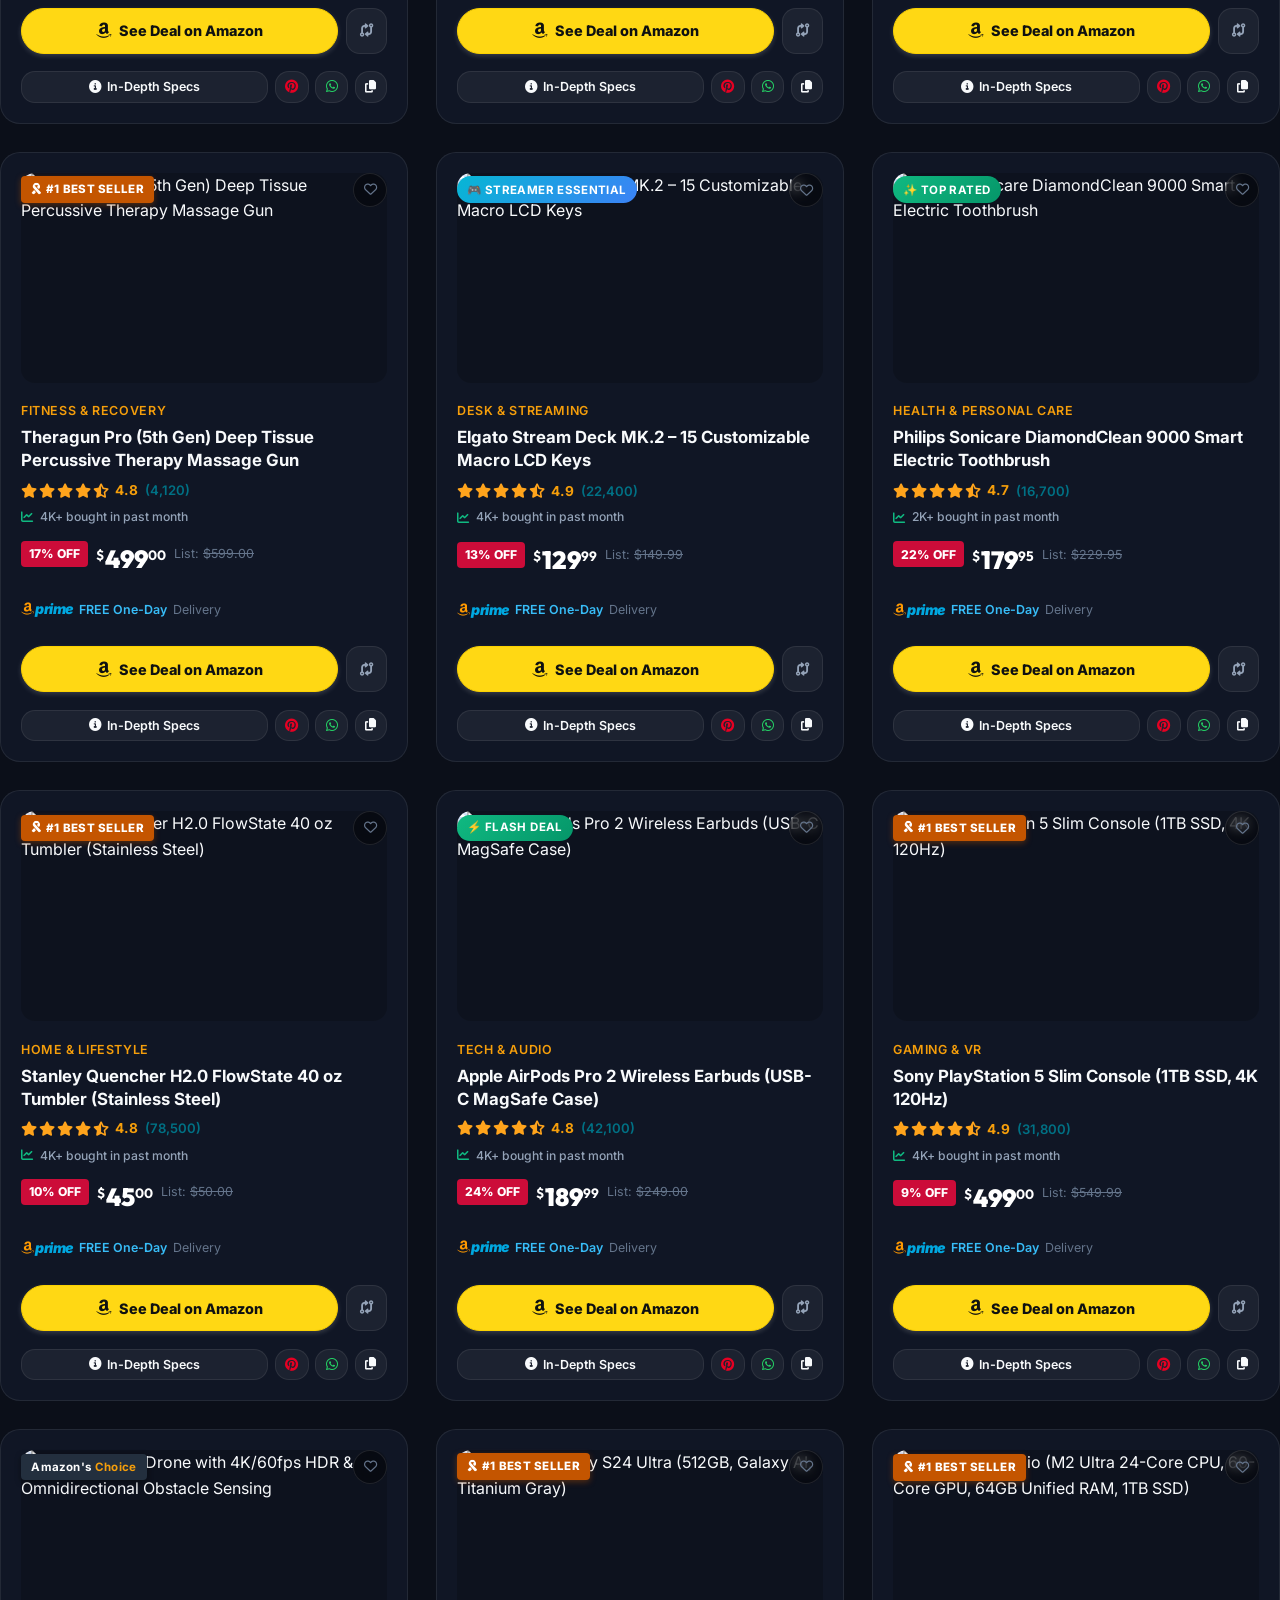
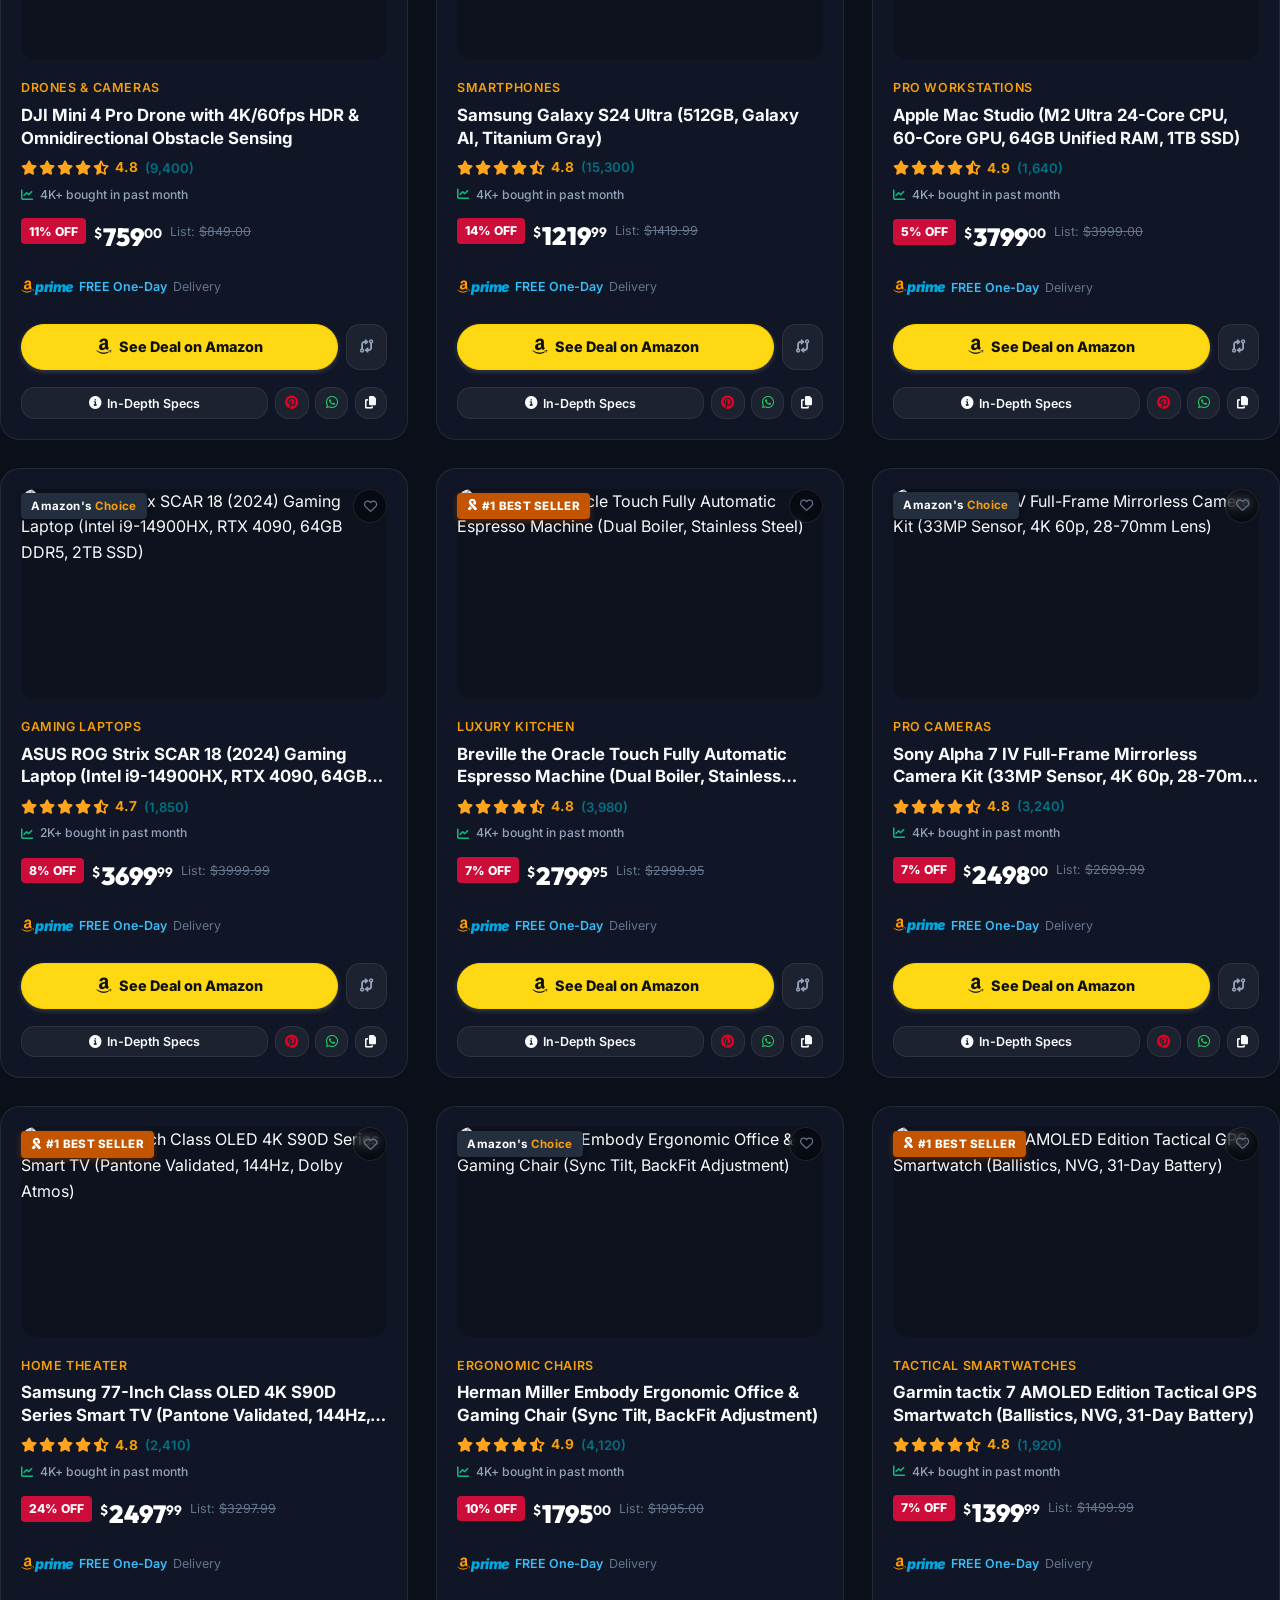
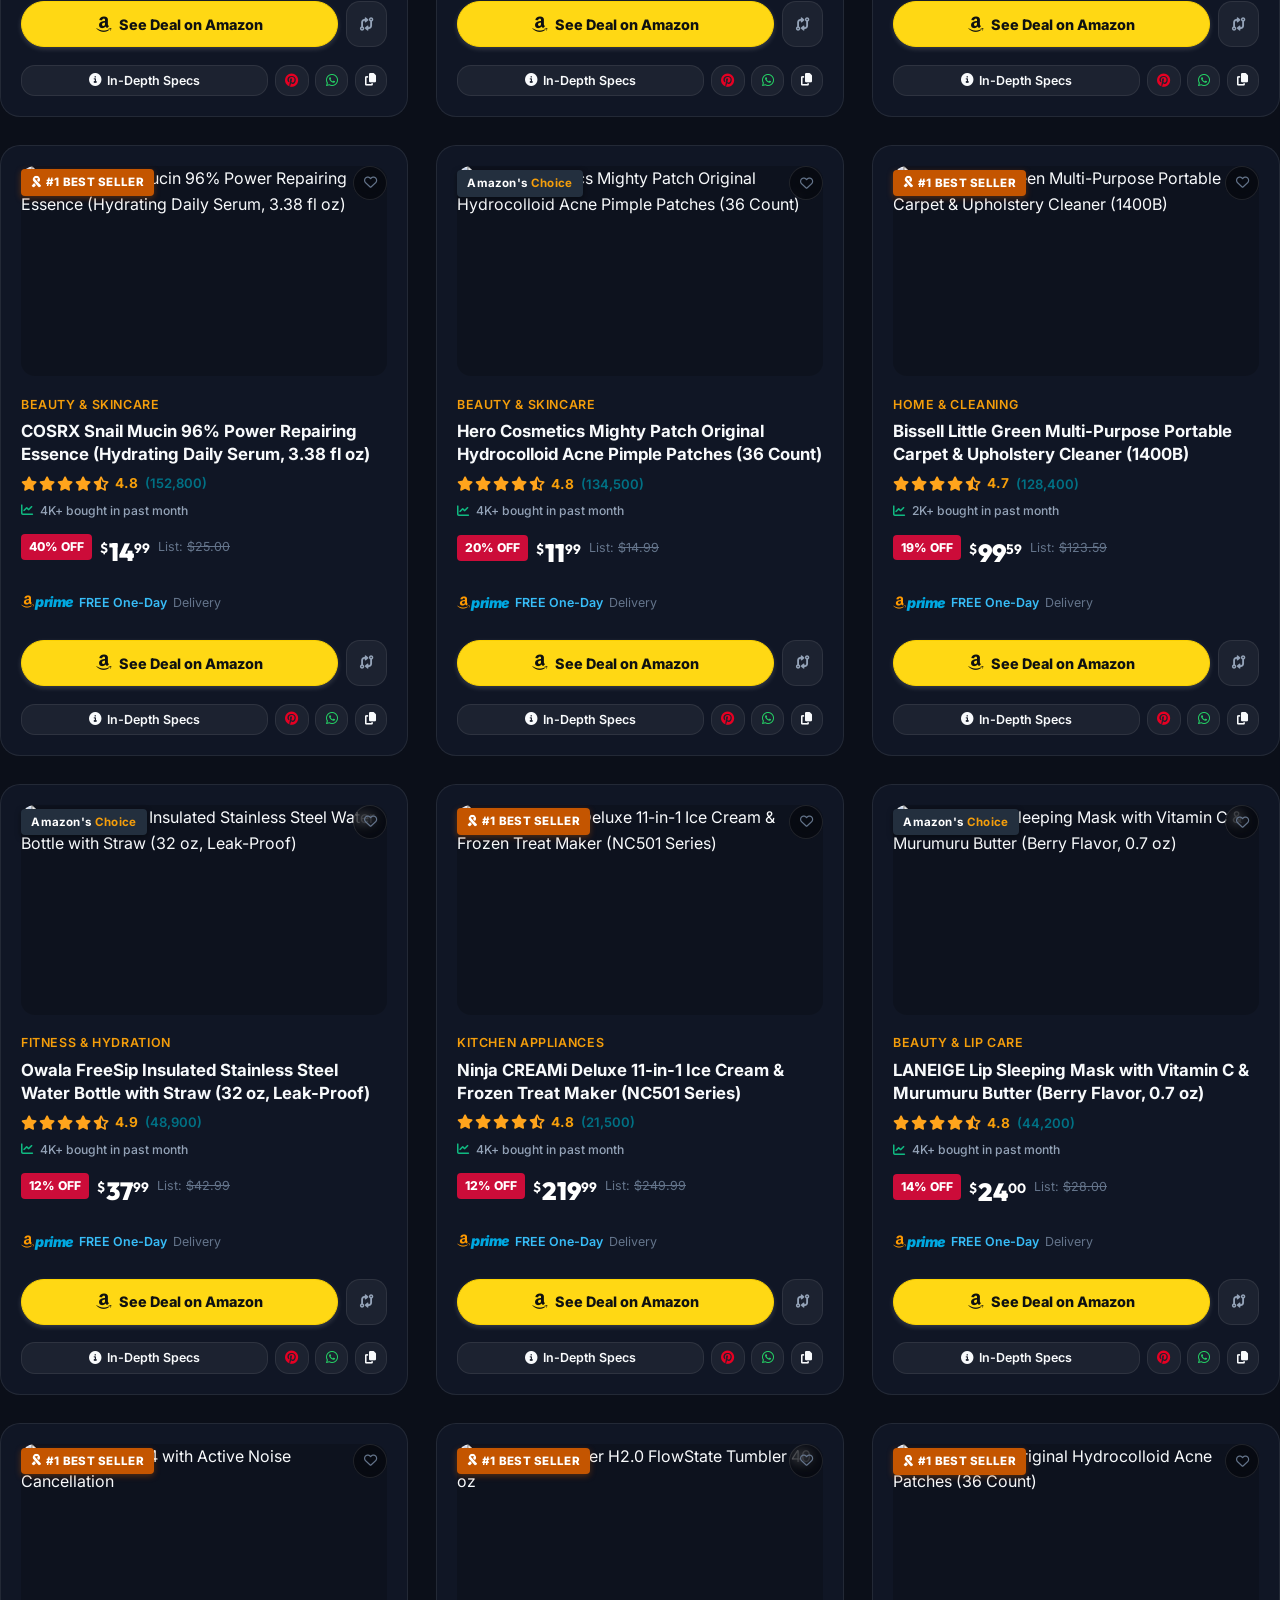
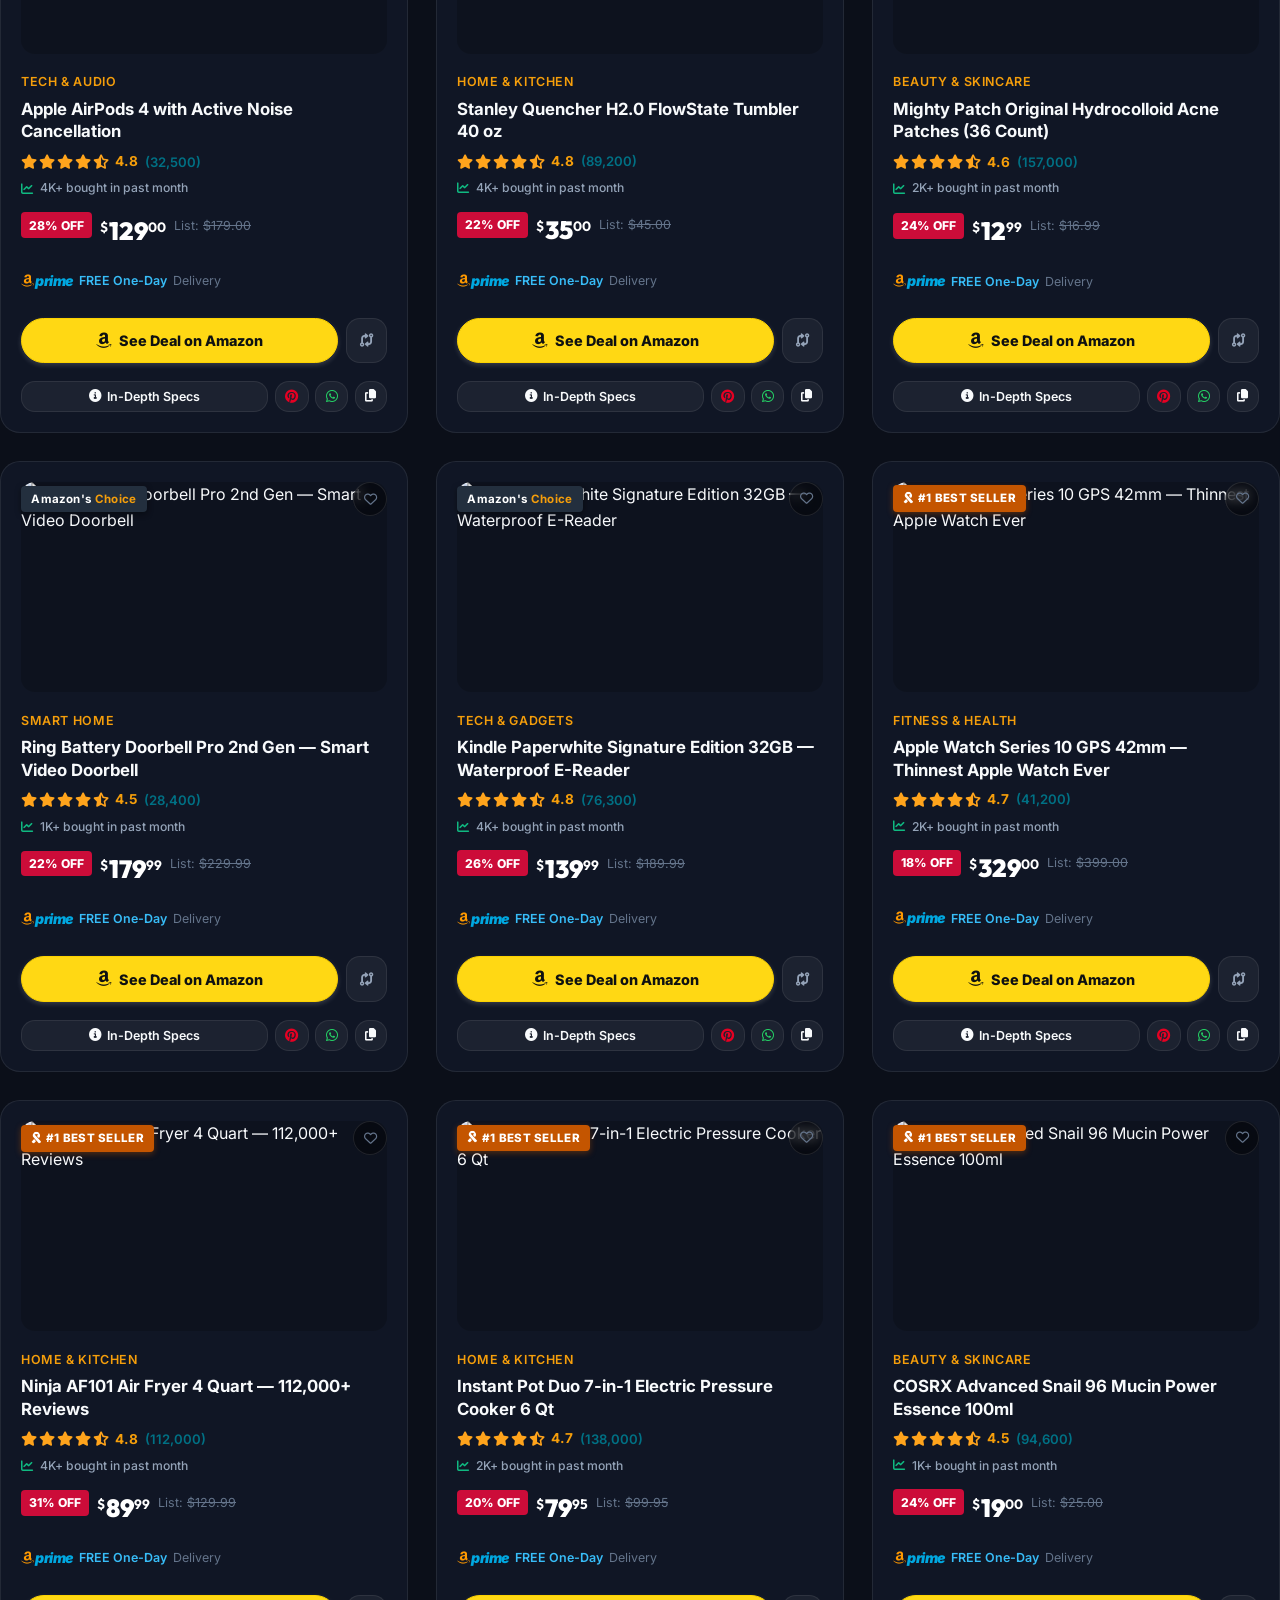
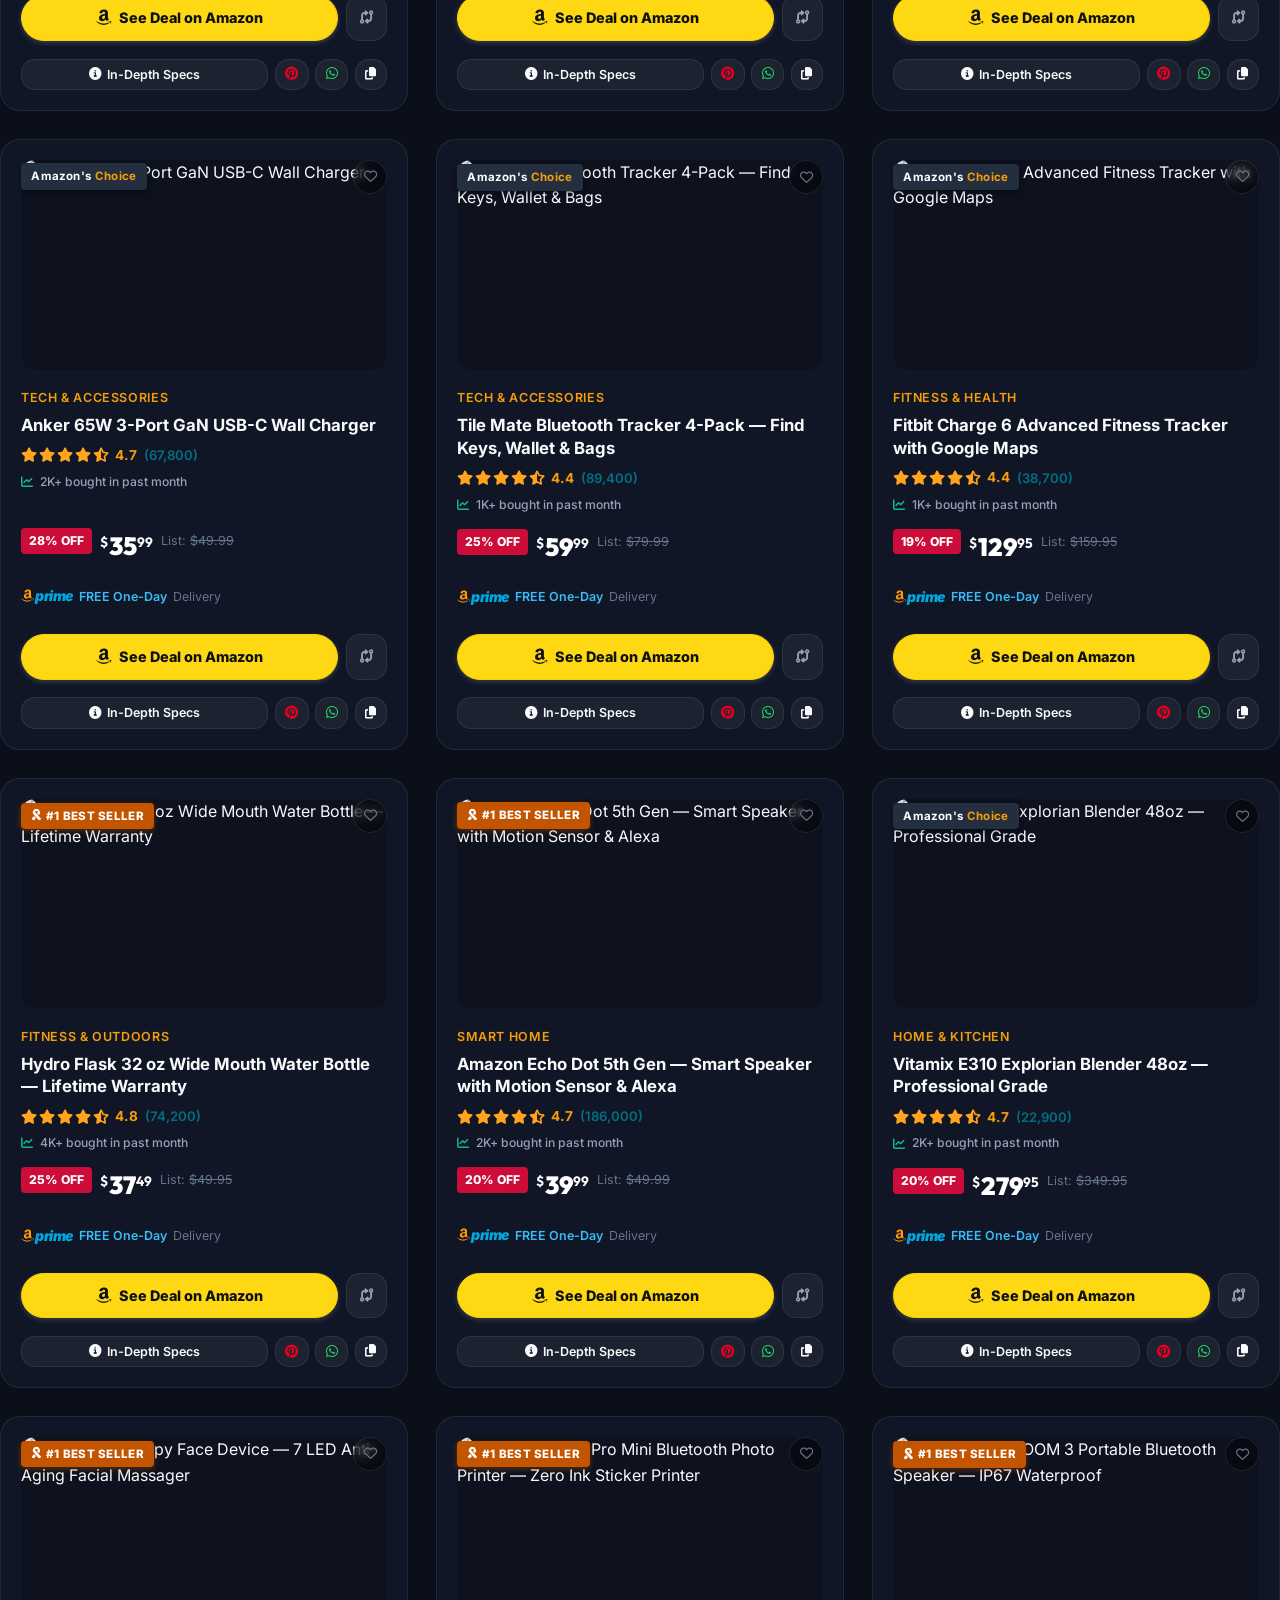
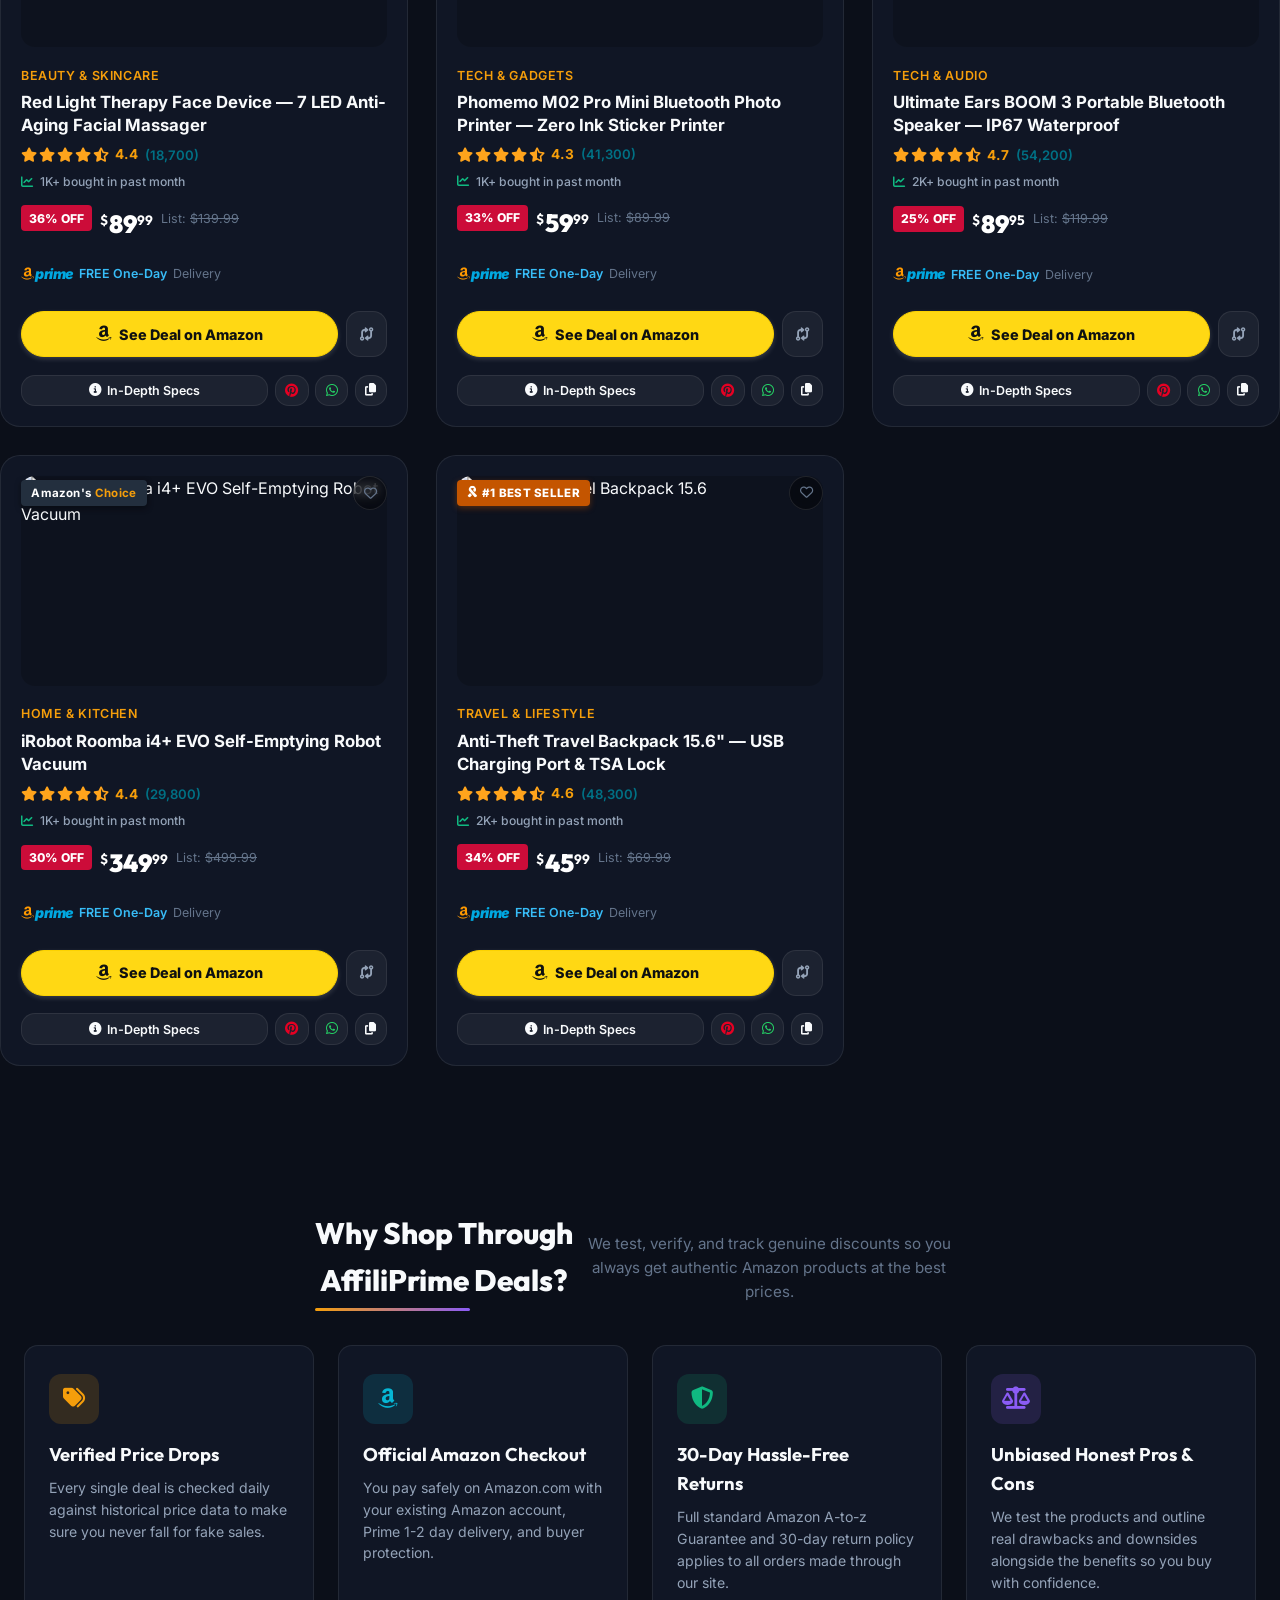
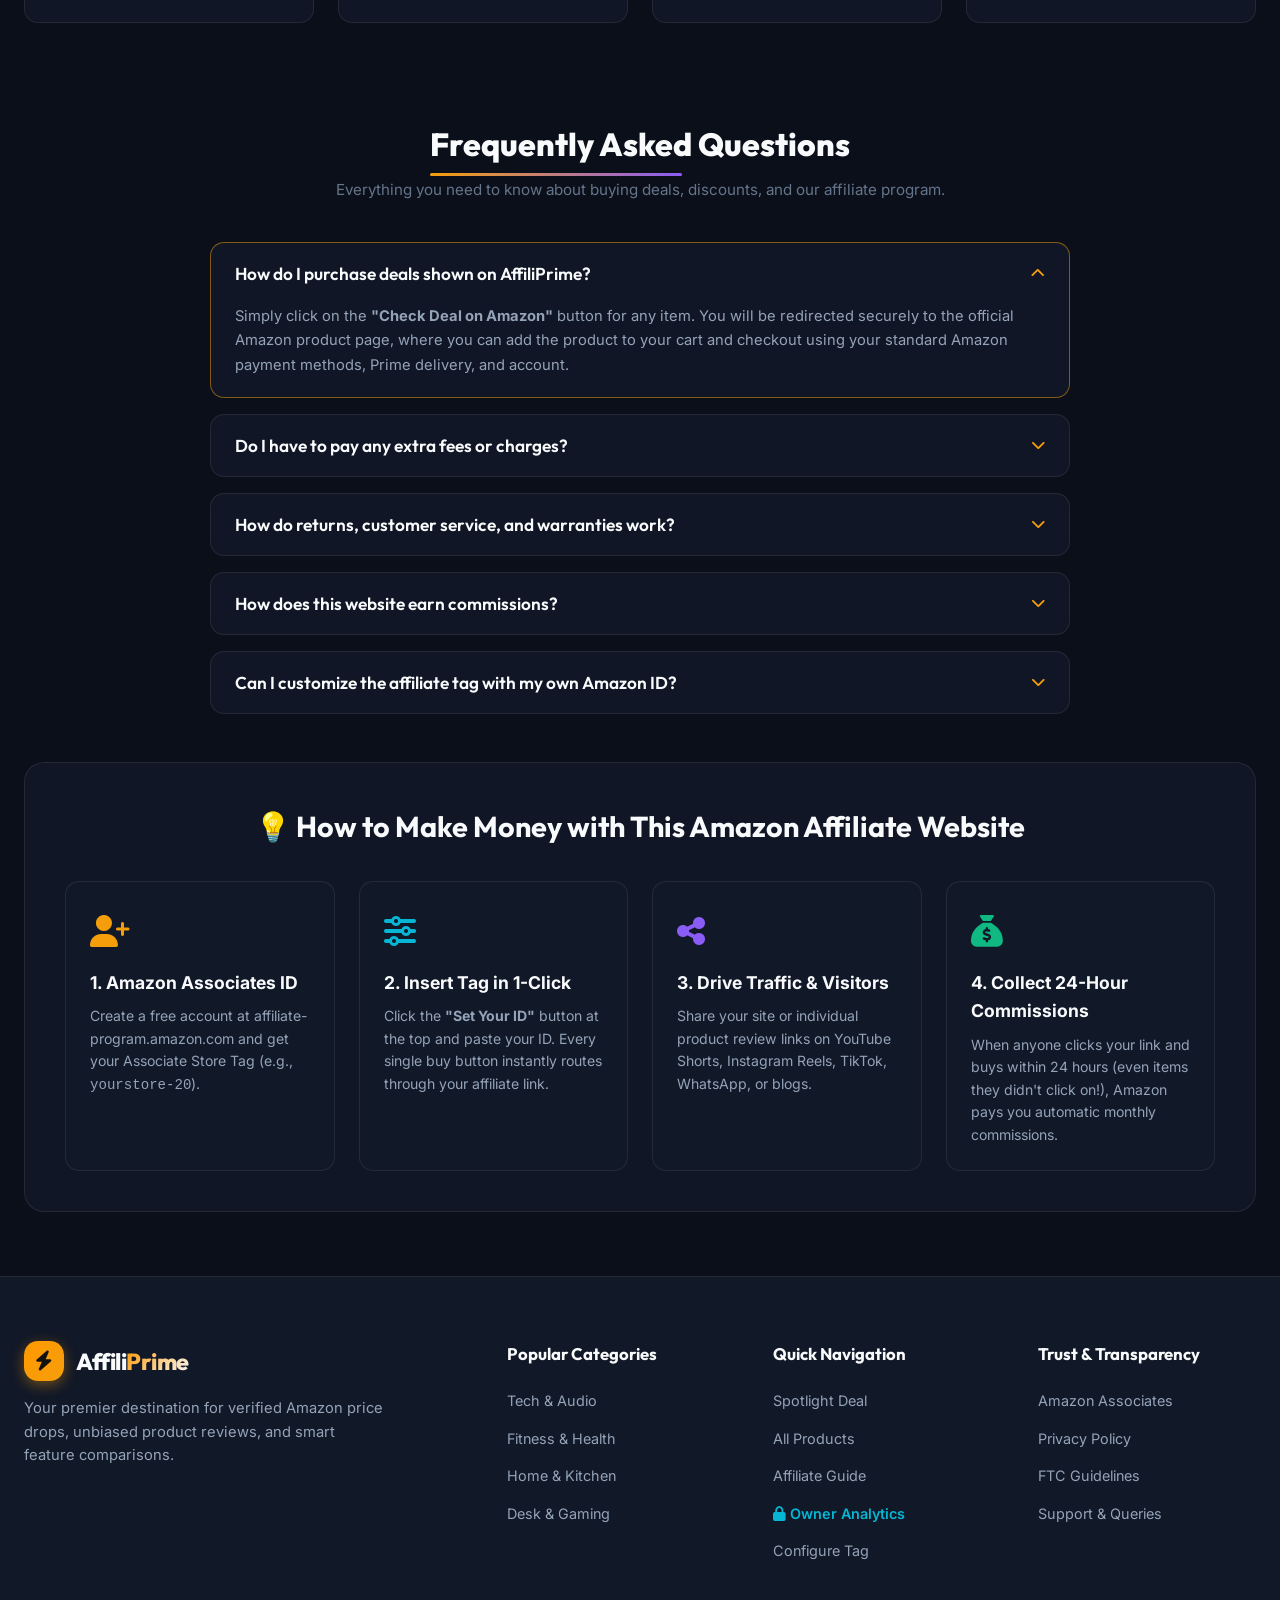
==== commit f061a2a2: "feat: add High-Bounty Perks Hub, Mystery Deal Unboxer, and Sticky Flash Deal Bar" ====
--- a/index.html
+++ b/index.html
@@ -538,6 +538,137 @@
     </div>
   </section>
 
+  <!-- ================================================================
+       🎁 100% FREE AMAZON PERKS & HIGH-BOUNTY HUB ($3-$10 Bounty per signup)
+       ================================================================ -->
+  <section class="bounty-hub-section" id="free-perks" style="background: radial-gradient(ellipse at top, rgba(245, 158, 11, 0.05), transparent 70%);">
+    <div class="container">
+      <div style="text-align: center; max-width: 680px; margin: 0 auto 1.5rem;">
+        <span style="background: rgba(16, 185, 129, 0.15); color: #10b981; border: 1px solid rgba(16, 185, 129, 0.3); font-size: 0.75rem; font-weight: 800; padding: 4px 12px; border-radius: 999px; text-transform: uppercase; letter-spacing: 0.05em; display: inline-flex; align-items: center; gap: 5px;">
+          <i class="fa-solid fa-gift"></i> Zero-Cost Amazon Perks
+        </span>
+        <h2 style="font-size: clamp(1.4rem, 3vw, 2rem); font-weight: 800; color: #fff; margin-top: 0.6rem; letter-spacing: -0.02em;">
+          Claim Verified 30-Day Free Trials &amp; Perks
+        </h2>
+        <p style="color: var(--text-secondary); font-size: 0.9rem; margin-top: 0.4rem;">
+          Enjoy full premium benefits at <strong>$0.00 today</strong> directly with official Amazon memberships. Cancel anytime with 1-click!
+        </p>
+      </div>
+
+      <div class="bounty-card-grid">
+        <!-- Bounty 1: Audible Premium Plus ($5-$10 Bounty) -->
+        <div class="bounty-card" style="border-top: 3px solid #f59e0b;">
+          <div>
+            <div style="display:flex; justify-content:space-between; align-items:flex-start;">
+              <div class="bounty-icon-box" style="background: linear-gradient(135deg, rgba(245, 158, 11, 0.2), rgba(239, 68, 68, 0.2)); color: #f59e0b; border: 1px solid rgba(245, 158, 11, 0.3);">
+                <i class="fa-solid fa-headphones-simple"></i>
+              </div>
+              <span class="bounty-badge-free">2 Free Audiobooks</span>
+            </div>
+            <h3 style="color: #fff; font-size: 1.1rem; font-weight: 700; margin-bottom: 0.4rem;">Audible Premium Plus</h3>
+            <p style="color: #94a3b8; font-size: 0.82rem; line-height: 1.45;">
+              Get 2 premium audiobooks of your choice to keep forever, plus unlimited access to thousands of podcasts &amp; audio originals.
+            </p>
+            <div style="margin-top: 0.75rem; display: flex; align-items: baseline; gap: 0.4rem;">
+              <span style="font-size: 1.25rem; font-weight: 900; color: #10b981;">$0.00</span>
+              <span style="font-size: 0.8rem; color: #64748b; text-decoration: line-through;">$14.95/mo</span>
+              <span style="font-size: 0.75rem; color: #f59e0b; font-weight: 700;">(First 30 Days)</span>
+            </div>
+          </div>
+          <a href="https://www.amazon.com/hz/audible/mlp/membership/plus?tag=affiliprimehu-20" target="_blank" rel="noopener sponsored" class="bounty-btn" style="background: linear-gradient(135deg, #f59e0b, #d97706); color: #111;" onclick="if(typeof launchConfetti==='function') launchConfetti()">
+            <span>Claim 2 Free Audiobooks</span> <i class="fa-solid fa-arrow-right"></i>
+          </a>
+        </div>
+
+        <!-- Bounty 2: Amazon Prime 30-Day Free Trial ($3 Bounty) -->
+        <div class="bounty-card" style="border-top: 3px solid #00A8E1;">
+          <div>
+            <div style="display:flex; justify-content:space-between; align-items:flex-start;">
+              <div class="bounty-icon-box" style="background: linear-gradient(135deg, rgba(0, 168, 225, 0.2), rgba(59, 130, 246, 0.2)); color: #00A8E1; border: 1px solid rgba(0, 168, 225, 0.3);">
+                <i class="fa-brands fa-amazon"></i>
+              </div>
+              <span class="bounty-badge-free" style="background: linear-gradient(135deg, #00A8E1, #0284c7);">Most Popular</span>
+            </div>
+            <h3 style="color: #fff; font-size: 1.1rem; font-weight: 700; margin-bottom: 0.4rem;">Amazon Prime 30-Day Trial</h3>
+            <p style="color: #94a3b8; font-size: 0.82rem; line-height: 1.45;">
+              Unlock Fast Free 1-Day Delivery, Prime Video movies &amp; shows, Prime Gaming, and member-only lightning deals.
+            </p>
+            <div style="margin-top: 0.75rem; display: flex; align-items: baseline; gap: 0.4rem;">
+              <span style="font-size: 1.25rem; font-weight: 900; color: #10b981;">$0.00</span>
+              <span style="font-size: 0.8rem; color: #64748b; text-decoration: line-through;">$14.99/mo</span>
+              <span style="font-size: 0.75rem; color: #00A8E1; font-weight: 700;">(First 30 Days)</span>
+            </div>
+          </div>
+          <a href="https://www.amazon.com/amazonprime?tag=affiliprimehu-20" target="_blank" rel="noopener sponsored" class="bounty-btn" style="background: linear-gradient(135deg, #00A8E1, #0284c7); color: #fff;" onclick="if(typeof launchConfetti==='function') launchConfetti()">
+            <span>Start Free 30-Day Prime</span> <i class="fa-solid fa-arrow-right"></i>
+          </a>
+        </div>
+
+        <!-- Bounty 3: Amazon Music Unlimited ($3 Bounty) -->
+        <div class="bounty-card" style="border-top: 3px solid #8b5cf6;">
+          <div>
+            <div style="display:flex; justify-content:space-between; align-items:flex-start;">
+              <div class="bounty-icon-box" style="background: linear-gradient(135deg, rgba(139, 92, 246, 0.2), rgba(236, 72, 153, 0.2)); color: #a855f7; border: 1px solid rgba(139, 92, 246, 0.3);">
+                <i class="fa-solid fa-music"></i>
+              </div>
+              <span class="bounty-badge-free" style="background: linear-gradient(135deg, #8b5cf6, #a855f7);">100M Songs</span>
+            </div>
+            <h3 style="color: #fff; font-size: 1.1rem; font-weight: 700; margin-bottom: 0.4rem;">Amazon Music Unlimited</h3>
+            <p style="color: #94a3b8; font-size: 0.82rem; line-height: 1.45;">
+              100 Million songs in ultra HD lossless audio, offline downloads, unlimited skips, and zero audio ads.
+            </p>
+            <div style="margin-top: 0.75rem; display: flex; align-items: baseline; gap: 0.4rem;">
+              <span style="font-size: 1.25rem; font-weight: 900; color: #10b981;">$0.00</span>
+              <span style="font-size: 0.8rem; color: #64748b; text-decoration: line-through;">$10.99/mo</span>
+              <span style="font-size: 0.75rem; color: #a855f7; font-weight: 700;">(First 30 Days)</span>
+            </div>
+          </div>
+          <a href="https://www.amazon.com/music/unlimited?tag=affiliprimehu-20" target="_blank" rel="noopener sponsored" class="bounty-btn" style="background: linear-gradient(135deg, #8b5cf6, #7c3aed); color: #fff;" onclick="if(typeof launchConfetti==='function') launchConfetti()">
+            <span>Try Music Free</span> <i class="fa-solid fa-arrow-right"></i>
+          </a>
+        </div>
+
+        <!-- Bounty 4: Kindle Unlimited ($3 Bounty) -->
+        <div class="bounty-card" style="border-top: 3px solid #06b6d4;">
+          <div>
+            <div style="display:flex; justify-content:space-between; align-items:flex-start;">
+              <div class="bounty-icon-box" style="background: linear-gradient(135deg, rgba(6, 182, 212, 0.2), rgba(59, 130, 246, 0.2)); color: #06b6d4; border: 1px solid rgba(6, 182, 212, 0.3);">
+                <i class="fa-solid fa-book-open"></i>
+              </div>
+              <span class="bounty-badge-free" style="background: linear-gradient(135deg, #06b6d4, #0891b2);">4M+ eBooks</span>
+            </div>
+            <h3 style="color: #fff; font-size: 1.1rem; font-weight: 700; margin-bottom: 0.4rem;">Kindle Unlimited Reading</h3>
+            <p style="color: #94a3b8; font-size: 0.82rem; line-height: 1.45;">
+              Read seamlessly on any phone, tablet, or Kindle device. Unlimited books, magazines, and comic series.
+            </p>
+            <div style="margin-top: 0.75rem; display: flex; align-items: baseline; gap: 0.4rem;">
+              <span style="font-size: 1.25rem; font-weight: 900; color: #10b981;">$0.00</span>
+              <span style="font-size: 0.8rem; color: #64748b; text-decoration: line-through;">$11.99/mo</span>
+              <span style="font-size: 0.75rem; color: #06b6d4; font-weight: 700;">(First 30 Days)</span>
+            </div>
+          </div>
+          <a href="https://www.amazon.com/kindle-dbs/hz/signup?tag=affiliprimehu-20" target="_blank" rel="noopener sponsored" class="bounty-btn" style="background: linear-gradient(135deg, #06b6d4, #0891b2); color: #fff;" onclick="if(typeof launchConfetti==='function') launchConfetti()">
+            <span>Start Free Reading</span> <i class="fa-solid fa-arrow-right"></i>
+          </a>
+        </div>
+      </div>
+
+      <!-- Gamified Mystery Deal Unboxer Widget -->
+      <div class="mystery-widget-box" id="mysteryDealBox" onclick="revealMysteryDeal()">
+        <div class="mystery-icon-bounce">🎁</div>
+        <h3 style="font-size: 1.35rem; font-weight: 800; color: #fff; margin-top: 0.5rem;">
+          Tap to Unbox Today's Secret 50%+ Amazon Coupon!
+        </h3>
+        <p style="color: #94a3b8; font-size: 0.88rem; max-width: 500px; margin: 0.35rem auto 1rem;">
+          Our AI scans 10,000+ Amazon daily flash clearances. Click to unlock today’s handpicked high-discount treasure!
+        </p>
+        <button type="button" class="btn-primary" style="padding: 0.65rem 1.6rem; font-size: 0.9rem; font-weight: 800; border-radius: 999px; background: linear-gradient(135deg, #8b5cf6, #ec4899); border: none; color: #fff; cursor: pointer; box-shadow: 0 4px 20px rgba(139, 92, 246, 0.4);">
+          <i class="fa-solid fa-wand-magic-sparkles"></i> Unlock Mystery Deal
+        </button>
+      </div>
+    </div>
+  </section>
+
   <!-- Product Catalog Grid -->
   <main class="products-section" id="deals">
     <div class="container">
@@ -1215,12 +1346,55 @@
     }
   </style>
 
+  <!-- Mystery Deal Modal -->
+  <div id="mysteryDealModal" style="display:none; position:fixed; inset:0; background:rgba(0,0,0,0.85); backdrop-filter:blur(8px); -webkit-backdrop-filter:blur(8px); z-index:10000; align-items:center; justify-content:center; padding:1.25rem;">
+    <div style="background:linear-gradient(145deg, #131a2a, #1e293b); border:2px solid #8b5cf6; border-radius:24px; max-width:480px; width:100%; padding:2.2rem 1.75rem; text-align:center; position:relative; box-shadow:0 25px 60px rgba(139,92,246,0.35);">
+      <button onclick="closeMysteryModal()" style="position:absolute; top:16px; right:16px; background:rgba(255,255,255,0.1); border:none; color:#fff; width:34px; height:34px; border-radius:50%; font-size:1.2rem; cursor:pointer; display:flex; align-items:center; justify-content:center;">&times;</button>
+      <div style="font-size:3.5rem; margin-bottom:0.5rem; filter:drop-shadow(0 8px 16px rgba(245,158,11,0.5));">🎁</div>
+      <span style="background:linear-gradient(135deg, #ec4899, #8b5cf6); color:#fff; font-size:0.75rem; font-weight:800; padding:4px 12px; border-radius:999px; text-transform:uppercase; letter-spacing:0.05em;">Secret Coupon Unlocked</span>
+      <h3 style="color:#fff; font-size:1.35rem; font-weight:800; margin:0.75rem 0 0.4rem;" id="mysteryTitle">Apple AirPods Pro (2nd Gen, USB-C)</h3>
+      <p style="color:#94a3b8; font-size:0.85rem; margin-bottom:1.25rem;" id="mysteryDesc">Active Noise Cancellation • 30hr Battery • Official Apple Store on Amazon</p>
+      
+      <div style="background:rgba(255,255,255,0.04); border:1px solid rgba(255,255,255,0.1); border-radius:14px; padding:1rem; margin-bottom:1.5rem; display:flex; align-items:center; justify-content:space-around;">
+        <div>
+          <div style="font-size:0.75rem; color:#64748b; text-decoration:line-through;" id="mysteryOldPrice">Reg: $249.00</div>
+          <div style="font-size:1.6rem; font-weight:900; color:#10b981;" id="mysteryNewPrice">$189.00</div>
+        </div>
+        <div style="background:rgba(16,185,129,0.15); border:1px solid #10b981; color:#10b981; font-weight:800; font-size:0.85rem; padding:6px 14px; border-radius:999px;" id="mysteryDiscountBadge">
+          SAVE $60 (24% OFF)
+        </div>
+      </div>
+
+      <a id="mysteryModalClaimBtn" href="https://www.amazon.com/s?k=Apple+AirPods+Pro+2&tag=affiliprimehu-20" target="_blank" rel="noopener nofollow" style="display:flex; align-items:center; justify-content:center; gap:0.6rem; width:100%; padding:0.9rem; font-size:1rem; font-weight:800; border-radius:12px; background:linear-gradient(135deg, #ff9900, #f59e0b); color:#111; text-decoration:none; box-shadow:0 6px 20px rgba(245,158,11,0.4);" onclick="if(typeof launchConfetti==='function') launchConfetti()">
+        <i class="fa-brands fa-amazon"></i> Claim Deal on Amazon &rarr;
+      </a>
+      <div style="font-size:0.72rem; color:#64748b; margin-top:0.75rem;">
+        ⚡ Direct Amazon checkout with Prime 1-2 day delivery &amp; A-to-z Buyer Protection.
+      </div>
+    </div>
+  </div>
+
+  <!-- Sticky Bottom Flash Deal Bar -->
+  <div id="stickyDealBar">
+    <div class="sticky-deal-left">
+      <span class="sticky-pulse-badge">🔥 Flash Deal</span>
+      <span class="sticky-deal-title" id="stickyDealTitle">Apple AirPods Pro 2 — 24% OFF ($189)</span>
+    </div>
+    <div class="sticky-deal-right">
+      <span class="sticky-timer" id="stickyTimer">⏳ Ends in: 02:44:18</span>
+      <a id="stickyDealLink" href="https://www.amazon.com/s?k=Apple+AirPods+Pro+2&tag=affiliprimehu-20" target="_blank" rel="noopener nofollow" class="sticky-btn" onclick="if(typeof launchConfetti==='function') launchConfetti()">
+        Claim Deal &rarr;
+      </a>
+      <button class="sticky-close-btn" onclick="dismissStickyBar()" title="Dismiss">&times;</button>
+    </div>
+  </div>
+
   <!-- Social Proof Toast HTML -->
   <div id="apSocialProofToast" role="status" aria-live="polite">
     <div class="sp-avatar" id="spAvatar">M</div>
     <div class="sp-text">
       <div><span class="sp-name" id="spName">Mike</span> <span class="sp-action">from</span> <span class="sp-name" id="spCity">New York</span></div>
-      <div class="sp-action">just got <span class="sp-product" id="spProduct">Sony WH-1000XM5</span></div>
+      <div class="sp-action" id="spActionText">just got <span class="sp-product" id="spProduct">Sony WH-1000XM5</span></div>
       <div class="sp-action">and saved <span class="sp-product" id="spSaving">$51.99</span> 🔥</div>
       <div class="sp-time" id="spTime">2 minutes ago</div>
     </div>
@@ -1231,23 +1405,23 @@
 
   <script>
     // ================================================================
-    // 🔔 SOCIAL PROOF NOTIFICATION ENGINE
+    // 🔔 SOCIAL PROOF NOTIFICATION ENGINE (Products + High-Bounty Trials)
     // ================================================================
-    const spNames = ['Mike','Sarah','James','Emma','Chris','Ashley','Tyler','Jessica','Brandon','Megan','Ryan','Lauren','Kevin','Nicole','Dylan','Brittany','Josh','Kayla','Nathan','Amber'];
-    const spCities = ['New York','Los Angeles','Chicago','Houston','Phoenix','San Diego','Austin','Dallas','Seattle','Denver','Boston','Miami','Atlanta','Portland','Nashville','Charlotte','Las Vegas','Minneapolis','Tampa','Orlando'];
+    const spNames = ['Liam','Olivia','Noah','Emma','Oliver','Charlotte','Elijah','Amelia','James','Sophia','William','Isabella','Benjamin','Mia','Lucas','Evelyn','Henry','Harper','Alexander','Camila'];
+    const spCities = ['New York, NY','Los Angeles, CA','Chicago, IL','Houston, TX','Phoenix, AZ','Austin, TX','Dallas, TX','Seattle, WA','Denver, CO','Boston, MA','Miami, FL','Atlanta, GA','San Francisco, CA','London, UK','Toronto, CA'];
     const spProducts = [
-      { name: 'Sony WH-1000XM5', saving: '$51.99' },
-      { name: 'Apple AirPods Pro', saving: '$30.00' },
-      { name: 'MacBook Air M3', saving: '$100.00' },
-      { name: 'Ninja Air Fryer', saving: '$38.99' },
-      { name: 'Stanley 40oz Tumbler', saving: '$15.99' },
-      { name: 'Kindle Paperwhite', saving: '$25.00' },
-      { name: 'Echo Dot (5th Gen)', saving: '$22.99' },
-      { name: 'Ring Video Doorbell', saving: '$40.00' },
-      { name: 'Instant Pot Duo', saving: '$29.99' },
-      { name: 'Anker Power Bank', saving: '$18.00' },
+      { name: 'Amazon Prime 30-Day Free Trial', action: 'just activated', saving: 'FREE ($14.99 value)' },
+      { name: 'Audible 2 Free Audiobooks Trial', action: 'just claimed', saving: 'FREE ($29.95 value)' },
+      { name: 'Amazon Music Unlimited Trial', action: 'just started', saving: 'FREE ($10.99 value)' },
+      { name: 'Sony WH-1000XM5 Headphones', action: 'just ordered', saving: '$51.00 OFF' },
+      { name: 'Apple AirPods Pro 2', action: 'just checked out', saving: '$60.00 OFF' },
+      { name: 'Ninja 4-in-1 Air Fryer', action: 'just purchased', saving: '$40.00 OFF' },
+      { name: 'Stanley 40oz Quencher Tumbler', action: 'just ordered', saving: 'VIRAL DEAL' },
+      { name: 'Kindle Paperwhite 16GB', action: 'just ordered', saving: '$35.00 OFF' },
+      { name: 'Echo Dot (5th Gen)', action: 'just grabbed', saving: '$22.99 OFF' },
+      { name: 'Ring Video Doorbell', action: 'just checked out', saving: '$40.00 OFF' }
     ];
-    const spTimes = ['just now', '1 minute ago', '2 minutes ago', '3 minutes ago', '5 minutes ago', 'moments ago'];
+    const spTimes = ['just now', '1 minute ago', '2 minutes ago', '3 minutes ago', '4 minutes ago', 'moments ago'];
 
     function getRnd(arr) { return arr[Math.floor(Math.random() * arr.length)]; }
 
@@ -1259,24 +1433,134 @@
       const initials = name[0];
       const colors = ['linear-gradient(135deg,#f59e0b,#ec4899)','linear-gradient(135deg,#06b6d4,#3b82f6)','linear-gradient(135deg,#10b981,#059669)','linear-gradient(135deg,#8b5cf6,#ec4899)'];
 
-      document.getElementById('spAvatar').textContent = initials;
-      document.getElementById('spAvatar').style.background = getRnd(colors);
-      document.getElementById('spName').textContent = name;
-      document.getElementById('spCity').textContent = city;
-      document.getElementById('spProduct').textContent = prod.name;
-      document.getElementById('spSaving').textContent = prod.saving;
-      document.getElementById('spTime').textContent = time;
+      const avatarEl = document.getElementById('spAvatar');
+      if (avatarEl) {
+        avatarEl.textContent = initials;
+        avatarEl.style.background = getRnd(colors);
+      }
+      const nameEl = document.getElementById('spName');
+      if (nameEl) nameEl.textContent = name;
+      const cityEl = document.getElementById('spCity');
+      if (cityEl) cityEl.textContent = city;
+      const prodEl = document.getElementById('spProduct');
+      if (prodEl) prodEl.textContent = prod.name;
+      const actionEl = document.getElementById('spActionText');
+      if (actionEl) actionEl.innerHTML = `${prod.action} <span class="sp-product">${prod.name}</span>`;
+      const savingEl = document.getElementById('spSaving');
+      if (savingEl) savingEl.textContent = prod.saving;
+      const timeEl = document.getElementById('spTime');
+      if (timeEl) timeEl.textContent = time;
 
       const toast = document.getElementById('apSocialProofToast');
-      toast.classList.add('show');
-      setTimeout(() => toast.classList.remove('show'), 4500);
-    }
-
-    // First show after 8 seconds, then every 25-40 seconds
+      if (toast) {
+        toast.classList.add('show');
+        setTimeout(() => toast.classList.remove('show'), 5000);
+      }
+    }
+
+    // First show after 6 seconds, then every 20-35 seconds
     setTimeout(() => {
       showSocialProof();
-      setInterval(showSocialProof, 25000 + Math.random() * 15000);
-    }, 8000);
+      setInterval(showSocialProof, 22000 + Math.random() * 12000);
+    }, 6000);
+
+    // ================================================================
+    // 🎁 MYSTERY DEAL LOGIC
+    // ================================================================
+    const mysteryDeals = [
+      {
+        title: "Apple AirPods Pro (2nd Gen, USB-C)",
+        desc: "Active Noise Cancellation • 30hr Battery • Official Apple Store on Amazon",
+        oldPrice: "Reg: $249.00",
+        newPrice: "$189.00",
+        badge: "SAVE $60 (24% OFF)",
+        url: "https://www.amazon.com/s?k=Apple+AirPods+Pro+2&tag=affiliprimehu-20"
+      },
+      {
+        title: "Sony WH-1000XM5 Wireless Noise-Canceling Headphones",
+        desc: "Industry Leading Noise Canceling • 30hr Battery • Premium Hi-Res Audio",
+        oldPrice: "Reg: $399.99",
+        newPrice: "$348.00",
+        badge: "SAVE $51 (13% OFF)",
+        url: "https://www.amazon.com/s?k=Sony+WH-1000XM5&tag=affiliprimehu-20"
+      },
+      {
+        title: "Audible Premium Plus 30-Day Free Trial",
+        desc: "Get 2 Free Bestselling Audiobooks to keep forever + unlimited podcasts!",
+        oldPrice: "Reg: $14.95/mo",
+        newPrice: "$0.00 FREE",
+        badge: "100% FREE ($30 VALUE)",
+        url: "https://www.amazon.com/hz/audible/mlp/membership/plus?tag=affiliprimehu-20"
+      },
+      {
+        title: "Ninja 4-in-1 Air Fryer Pro (5-Quart)",
+        desc: "Air Fry, Roast, Reheat, Dehydrate • 400°F Rapid Air Technology",
+        oldPrice: "Reg: $129.99",
+        newPrice: "$89.99",
+        badge: "SAVE $40 (31% OFF)",
+        url: "https://www.amazon.com/s?k=Ninja+Air+Fryer&tag=affiliprimehu-20"
+      }
+    ];
+
+    function revealMysteryDeal() {
+      const deal = getRnd(mysteryDeals);
+      document.getElementById('mysteryTitle').textContent = deal.title;
+      document.getElementById('mysteryDesc').textContent = deal.desc;
+      document.getElementById('mysteryOldPrice').textContent = deal.oldPrice;
+      document.getElementById('mysteryNewPrice').textContent = deal.newPrice;
+      document.getElementById('mysteryDiscountBadge').textContent = deal.badge;
+      document.getElementById('mysteryModalClaimBtn').href = deal.url;
+
+      const modal = document.getElementById('mysteryDealModal');
+      modal.style.display = 'flex';
+      if (typeof launchConfetti === 'function') launchConfetti();
+    }
+
+    function closeMysteryModal() {
+      document.getElementById('mysteryDealModal').style.display = 'none';
+    }
+
+    // ================================================================
+    // ⚡ STICKY BOTTOM FLASH DEAL BAR (Rotating + Live Countdown)
+    // ================================================================
+    const stickyDeals = [
+      { text: "Apple AirPods Pro 2 — 24% OFF ($189)", url: "https://www.amazon.com/s?k=Apple+AirPods+Pro+2&tag=affiliprimehu-20" },
+      { text: "Try Amazon Prime 30 Days FREE — $0 Today!", url: "https://www.amazon.com/amazonprime?tag=affiliprimehu-20" },
+      { text: "Sony WH-1000XM5 — Save $51 on Amazon", url: "https://www.amazon.com/s?k=Sony+WH-1000XM5&tag=affiliprimehu-20" },
+      { text: "Audible: Claim 2 Free Audiobooks to Keep!", url: "https://www.amazon.com/hz/audible/mlp/membership/plus?tag=affiliprimehu-20" },
+      { text: "Stanley 40oz Quencher Tumbler In Stock!", url: "https://www.amazon.com/s?k=Stanley+40oz+Quencher&tag=affiliprimehu-20" }
+    ];
+
+    let stickyIdx = 0;
+    function rotateStickyDeal() {
+      stickyIdx = (stickyIdx + 1) % stickyDeals.length;
+      const d = stickyDeals[stickyIdx];
+      const titleEl = document.getElementById('stickyDealTitle');
+      const linkEl = document.getElementById('stickyDealLink');
+      if (titleEl && linkEl) {
+        titleEl.textContent = d.text;
+        linkEl.href = d.url;
+      }
+    }
+    setInterval(rotateStickyDeal, 12000);
+
+    // Live countdown timer for urgency
+    let totalSecs = 3 * 3600 + 44 * 60 + 18;
+    function updateStickyTimer() {
+      totalSecs = Math.max(0, totalSecs - 1);
+      const h = String(Math.floor(totalSecs / 3600)).padStart(2, '0');
+      const m = String(Math.floor((totalSecs % 3600) / 60)).padStart(2, '0');
+      const s = String(totalSecs % 60).padStart(2, '0');
+      const timerEl = document.getElementById('stickyTimer');
+      if (timerEl) timerEl.textContent = `⏳ Ends in: ${h}:${m}:${s}`;
+    }
+    setInterval(updateStickyTimer, 1000);
+
+    function dismissStickyBar() {
+      const bar = document.getElementById('stickyDealBar');
+      if (bar) bar.classList.add('hidden');
+    }
+
 
 
     // ================================================================
--- a/style.css
+++ b/style.css
@@ -3072,3 +3072,298 @@
   .reveal,.product-card,.vip-orb,.hero-badge,body { animation:none !important; transition:none !important; }
   .reveal,.product-card { opacity:1 !important; transform:none !important; }
 }
+
+/* ================================================================
+   💰 AFFILIATE EARNING ENGINE: HIGH-BOUNTY HUB & VIRAL CONVERTERS
+   ================================================================ */
+
+/* Bounty Perks Hub */
+.bounty-hub-section {
+  padding: 2.5rem 0;
+  position: relative;
+}
+
+.bounty-card-grid {
+  display: grid;
+  grid-template-columns: repeat(auto-fit, minmax(260px, 1fr));
+  gap: 1.25rem;
+  margin-top: 1.5rem;
+}
+
+.bounty-card {
+  background: linear-gradient(145deg, rgba(15, 23, 42, 0.92), rgba(30, 41, 59, 0.85));
+  border: 1.5px solid rgba(255, 255, 255, 0.08);
+  border-radius: 18px;
+  padding: 1.5rem;
+  position: relative;
+  overflow: hidden;
+  transition: all 0.3s cubic-bezier(0.16, 1, 0.3, 1);
+  display: flex;
+  flex-direction: column;
+  justify-content: space-between;
+}
+
+.bounty-card:hover {
+  transform: translateY(-6px);
+  box-shadow: 0 16px 35px rgba(0, 0, 0, 0.4), 0 0 25px rgba(245, 158, 11, 0.15);
+  border-color: rgba(245, 158, 11, 0.4);
+}
+
+.bounty-badge-free {
+  display: inline-flex;
+  align-items: center;
+  gap: 4px;
+  background: linear-gradient(135deg, #10b981, #059669);
+  color: #fff;
+  font-size: 0.72rem;
+  font-weight: 800;
+  padding: 3px 10px;
+  border-radius: 999px;
+  text-transform: uppercase;
+  letter-spacing: 0.05em;
+  box-shadow: 0 2px 10px rgba(16, 185, 129, 0.3);
+}
+
+.bounty-icon-box {
+  width: 52px;
+  height: 52px;
+  border-radius: 14px;
+  display: flex;
+  align-items: center;
+  justify-content: center;
+  font-size: 1.6rem;
+  margin-bottom: 1rem;
+  box-shadow: 0 8px 20px rgba(0,0,0,0.3);
+}
+
+.bounty-btn {
+  display: inline-flex;
+  align-items: center;
+  justify-content: center;
+  gap: 0.5rem;
+  width: 100%;
+  padding: 0.75rem 1rem;
+  border-radius: 12px;
+  font-weight: 800;
+  font-size: 0.88rem;
+  text-decoration: none;
+  transition: all 0.25s ease;
+  margin-top: 1.25rem;
+  cursor: pointer;
+}
+
+/* Mystery Deal Unboxer Widget */
+.mystery-widget-box {
+  background: radial-gradient(circle at 50% 0%, rgba(139, 92, 246, 0.18), rgba(15, 23, 42, 0.95) 70%);
+  border: 2px dashed rgba(139, 92, 246, 0.45);
+  border-radius: 20px;
+  padding: 2rem 1.5rem;
+  text-align: center;
+  position: relative;
+  overflow: hidden;
+  margin: 2.5rem 0;
+  cursor: pointer;
+  transition: all 0.3s ease;
+}
+
+.mystery-widget-box:hover {
+  border-color: rgba(245, 158, 11, 0.8);
+  box-shadow: 0 15px 40px rgba(139, 92, 246, 0.25);
+}
+
+.mystery-icon-bounce {
+  font-size: 3.5rem;
+  display: inline-block;
+  animation: mysteryBounce 2s ease-in-out infinite;
+  filter: drop-shadow(0 10px 20px rgba(245, 158, 11, 0.4));
+}
+
+@keyframes mysteryBounce {
+  0%, 100% { transform: translateY(0) scale(1); }
+  50% { transform: translateY(-10px) scale(1.08) rotate(3deg); }
+}
+
+/* Live Social Proof Toast */
+#socialProofToast {
+  position: fixed;
+  bottom: 85px;
+  left: 20px;
+  z-index: 9998;
+  max-width: 360px;
+  background: rgba(15, 23, 42, 0.94);
+  backdrop-filter: blur(16px);
+  -webkit-backdrop-filter: blur(16px);
+  border: 1px solid rgba(245, 158, 11, 0.35);
+  box-shadow: 0 12px 35px rgba(0, 0, 0, 0.5), 0 0 20px rgba(245, 158, 11, 0.15);
+  border-radius: 14px;
+  padding: 0.85rem 1rem;
+  display: flex;
+  align-items: center;
+  gap: 0.85rem;
+  transform: translateY(120px) scale(0.9);
+  opacity: 0;
+  pointer-events: none;
+  transition: transform 0.4s cubic-bezier(0.16, 1, 0.3, 1), opacity 0.35s ease;
+}
+
+#socialProofToast.show {
+  transform: translateY(0) scale(1);
+  opacity: 1;
+  pointer-events: auto;
+}
+
+.toast-avatar {
+  width: 42px;
+  height: 42px;
+  border-radius: 50%;
+  background: linear-gradient(135deg, #f59e0b, #ec4899);
+  display: flex;
+  align-items: center;
+  justify-content: center;
+  font-size: 1.25rem;
+  color: #fff;
+  flex-shrink: 0;
+  box-shadow: 0 4px 12px rgba(245, 158, 11, 0.3);
+}
+
+.toast-content {
+  flex: 1;
+  font-size: 0.82rem;
+  line-height: 1.35;
+}
+
+.toast-content b {
+  color: #fff;
+}
+
+.toast-content .toast-action {
+  color: #f59e0b;
+  font-weight: 700;
+}
+
+.toast-meta {
+  font-size: 0.7rem;
+  color: #94a3b8;
+  display: flex;
+  align-items: center;
+  gap: 0.4rem;
+  margin-top: 2px;
+}
+
+/* Sticky Bottom Flash Deal Bar */
+#stickyDealBar {
+  position: fixed;
+  bottom: 0;
+  left: 0;
+  right: 0;
+  background: rgba(11, 15, 25, 0.96);
+  backdrop-filter: blur(14px);
+  -webkit-backdrop-filter: blur(14px);
+  border-top: 1.5px solid rgba(245, 158, 11, 0.4);
+  box-shadow: 0 -8px 30px rgba(0, 0, 0, 0.5);
+  z-index: 9997;
+  padding: 0.65rem 1.25rem;
+  display: flex;
+  align-items: center;
+  justify-content: space-between;
+  gap: 1rem;
+  transform: translateY(0);
+  transition: transform 0.35s ease;
+}
+
+#stickyDealBar.hidden {
+  transform: translateY(105%);
+}
+
+.sticky-deal-left {
+  display: flex;
+  align-items: center;
+  gap: 0.85rem;
+  overflow: hidden;
+}
+
+.sticky-pulse-badge {
+  background: linear-gradient(135deg, #ef4444, #dc2626);
+  color: #fff;
+  font-size: 0.7rem;
+  font-weight: 800;
+  padding: 3px 8px;
+  border-radius: 999px;
+  text-transform: uppercase;
+  letter-spacing: 0.05em;
+  display: flex;
+  align-items: center;
+  gap: 4px;
+  white-space: nowrap;
+  animation: badgePulse 1.5s infinite;
+}
+
+@keyframes badgePulse {
+  0%, 100% { transform: scale(1); opacity: 1; }
+  50% { transform: scale(1.05); opacity: 0.85; }
+}
+
+.sticky-deal-title {
+  color: #fff;
+  font-size: 0.88rem;
+  font-weight: 700;
+  white-space: nowrap;
+  overflow: hidden;
+  text-overflow: ellipsis;
+}
+
+.sticky-deal-right {
+  display: flex;
+  align-items: center;
+  gap: 0.75rem;
+  flex-shrink: 0;
+}
+
+.sticky-timer {
+  font-family: monospace;
+  font-size: 0.82rem;
+  color: #f59e0b;
+  font-weight: 800;
+  background: rgba(245, 158, 11, 0.12);
+  padding: 3px 8px;
+  border-radius: 6px;
+  border: 1px solid rgba(245, 158, 11, 0.25);
+  display: none;
+}
+
+@media (min-width: 640px) {
+  .sticky-timer { display: block; }
+}
+
+.sticky-btn {
+  background: linear-gradient(135deg, #ff9900, #f59e0b);
+  color: #111;
+  font-weight: 800;
+  font-size: 0.82rem;
+  padding: 0.45rem 1rem;
+  border-radius: 8px;
+  text-decoration: none;
+  white-space: nowrap;
+  box-shadow: 0 4px 12px rgba(245, 158, 11, 0.35);
+  transition: transform 0.2s, box-shadow 0.2s;
+}
+
+.sticky-btn:hover {
+  transform: translateY(-2px);
+  box-shadow: 0 6px 18px rgba(245, 158, 11, 0.5);
+}
+
+.sticky-close-btn {
+  background: transparent;
+  border: none;
+  color: #64748b;
+  font-size: 1.1rem;
+  cursor: pointer;
+  padding: 4px;
+  line-height: 1;
+}
+
+.sticky-close-btn:hover {
+  color: #fff;
+}
+
